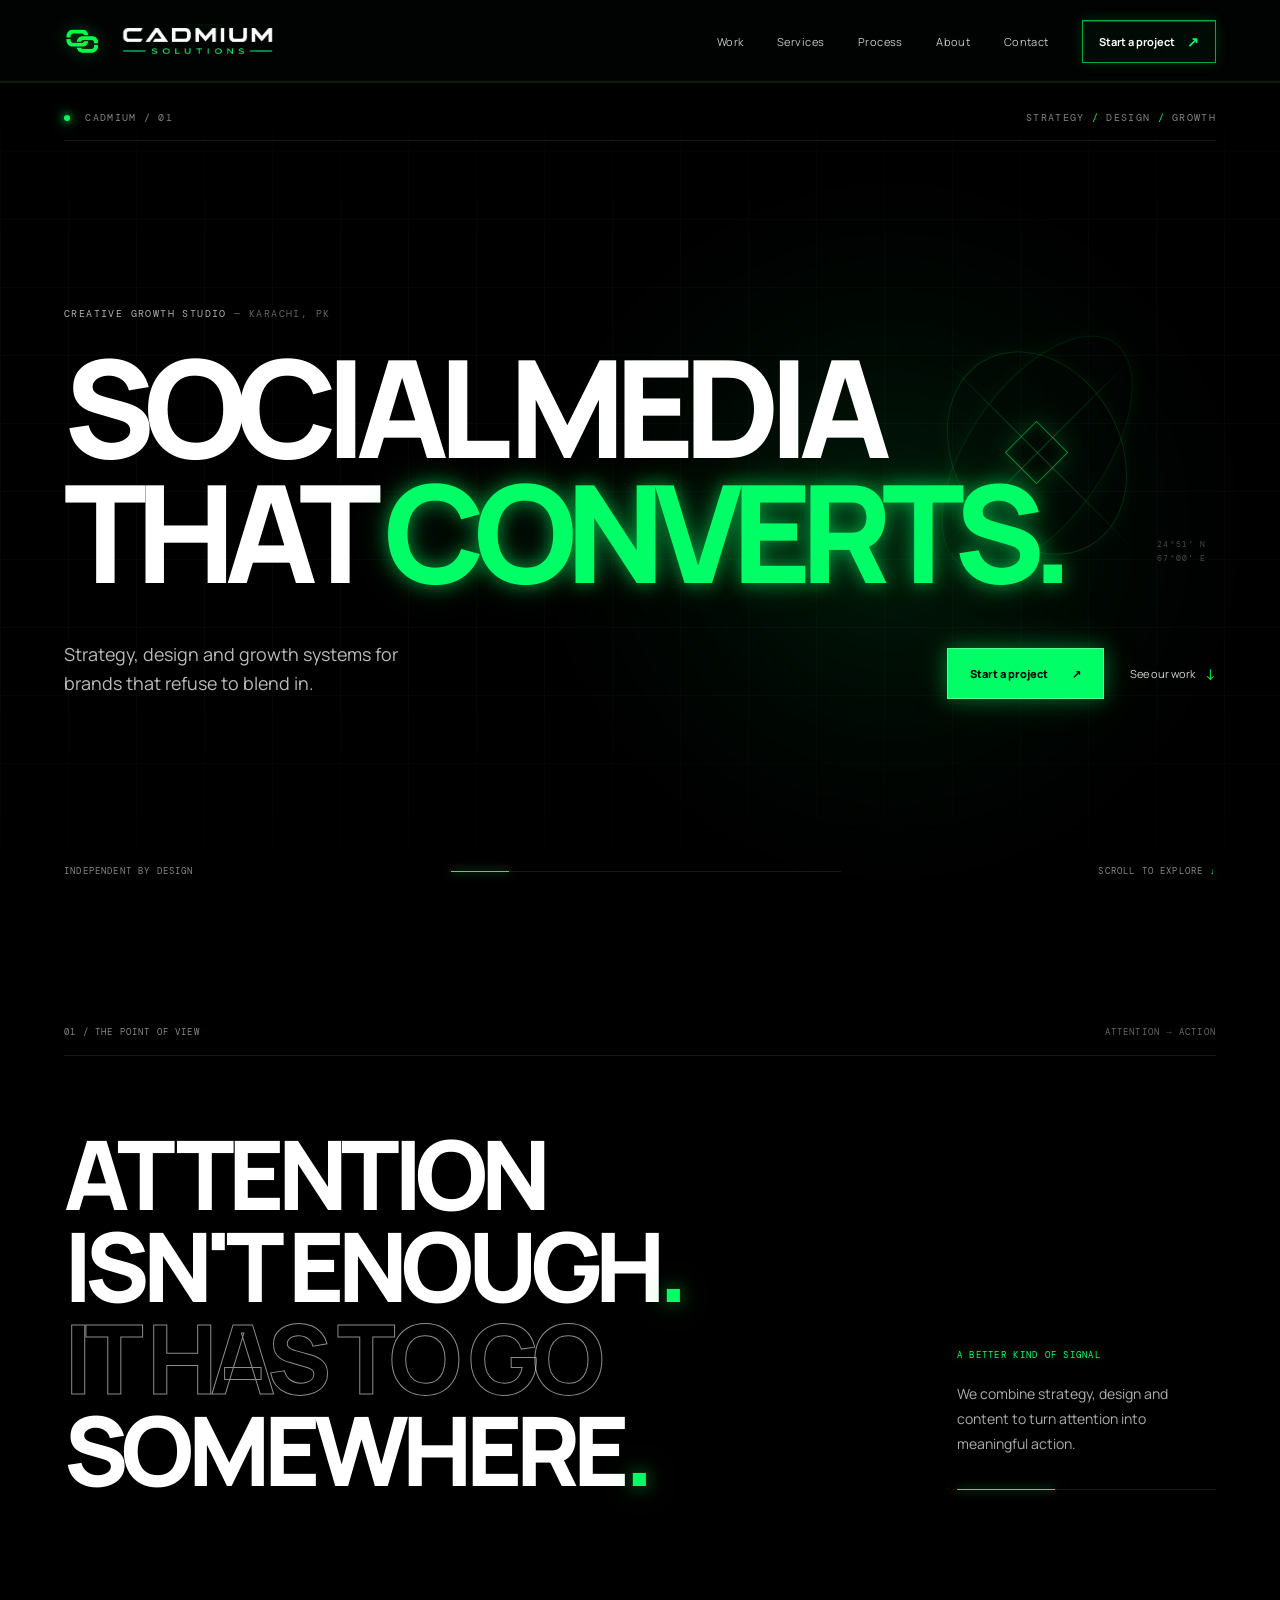
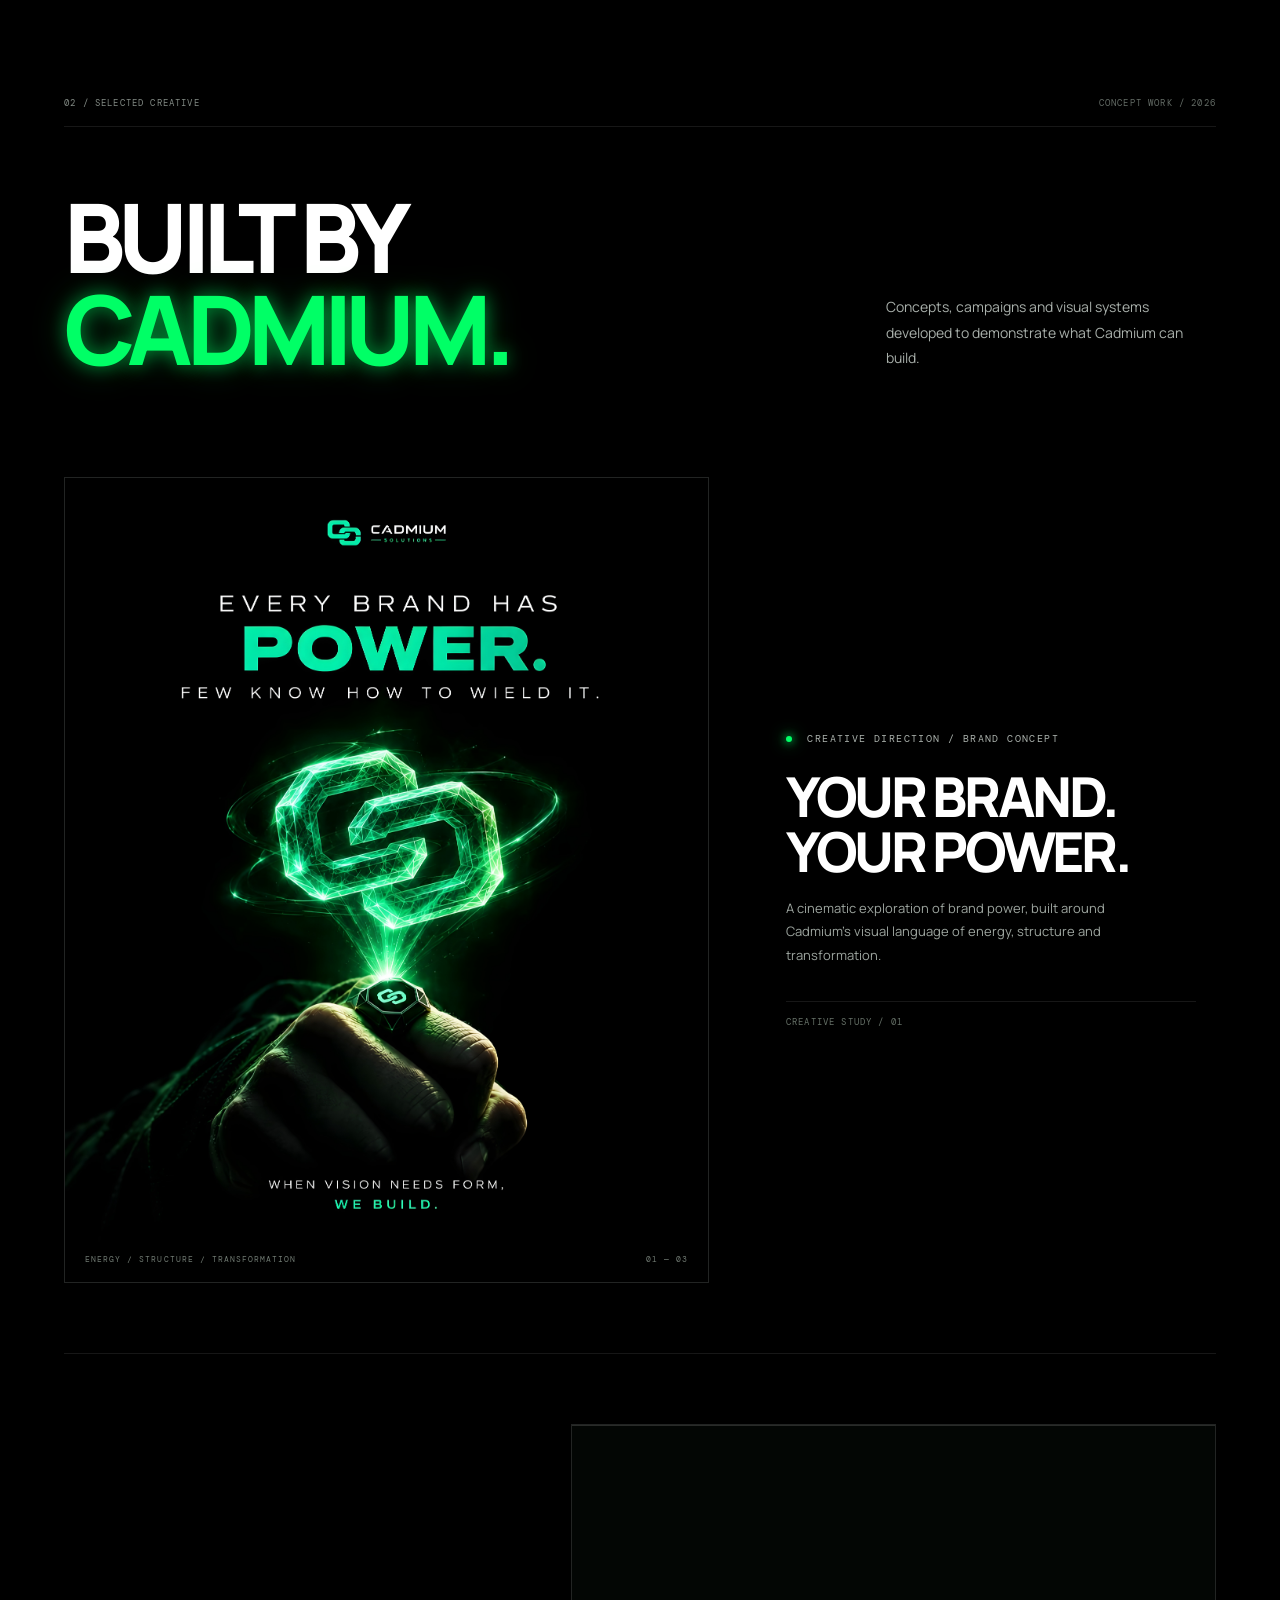
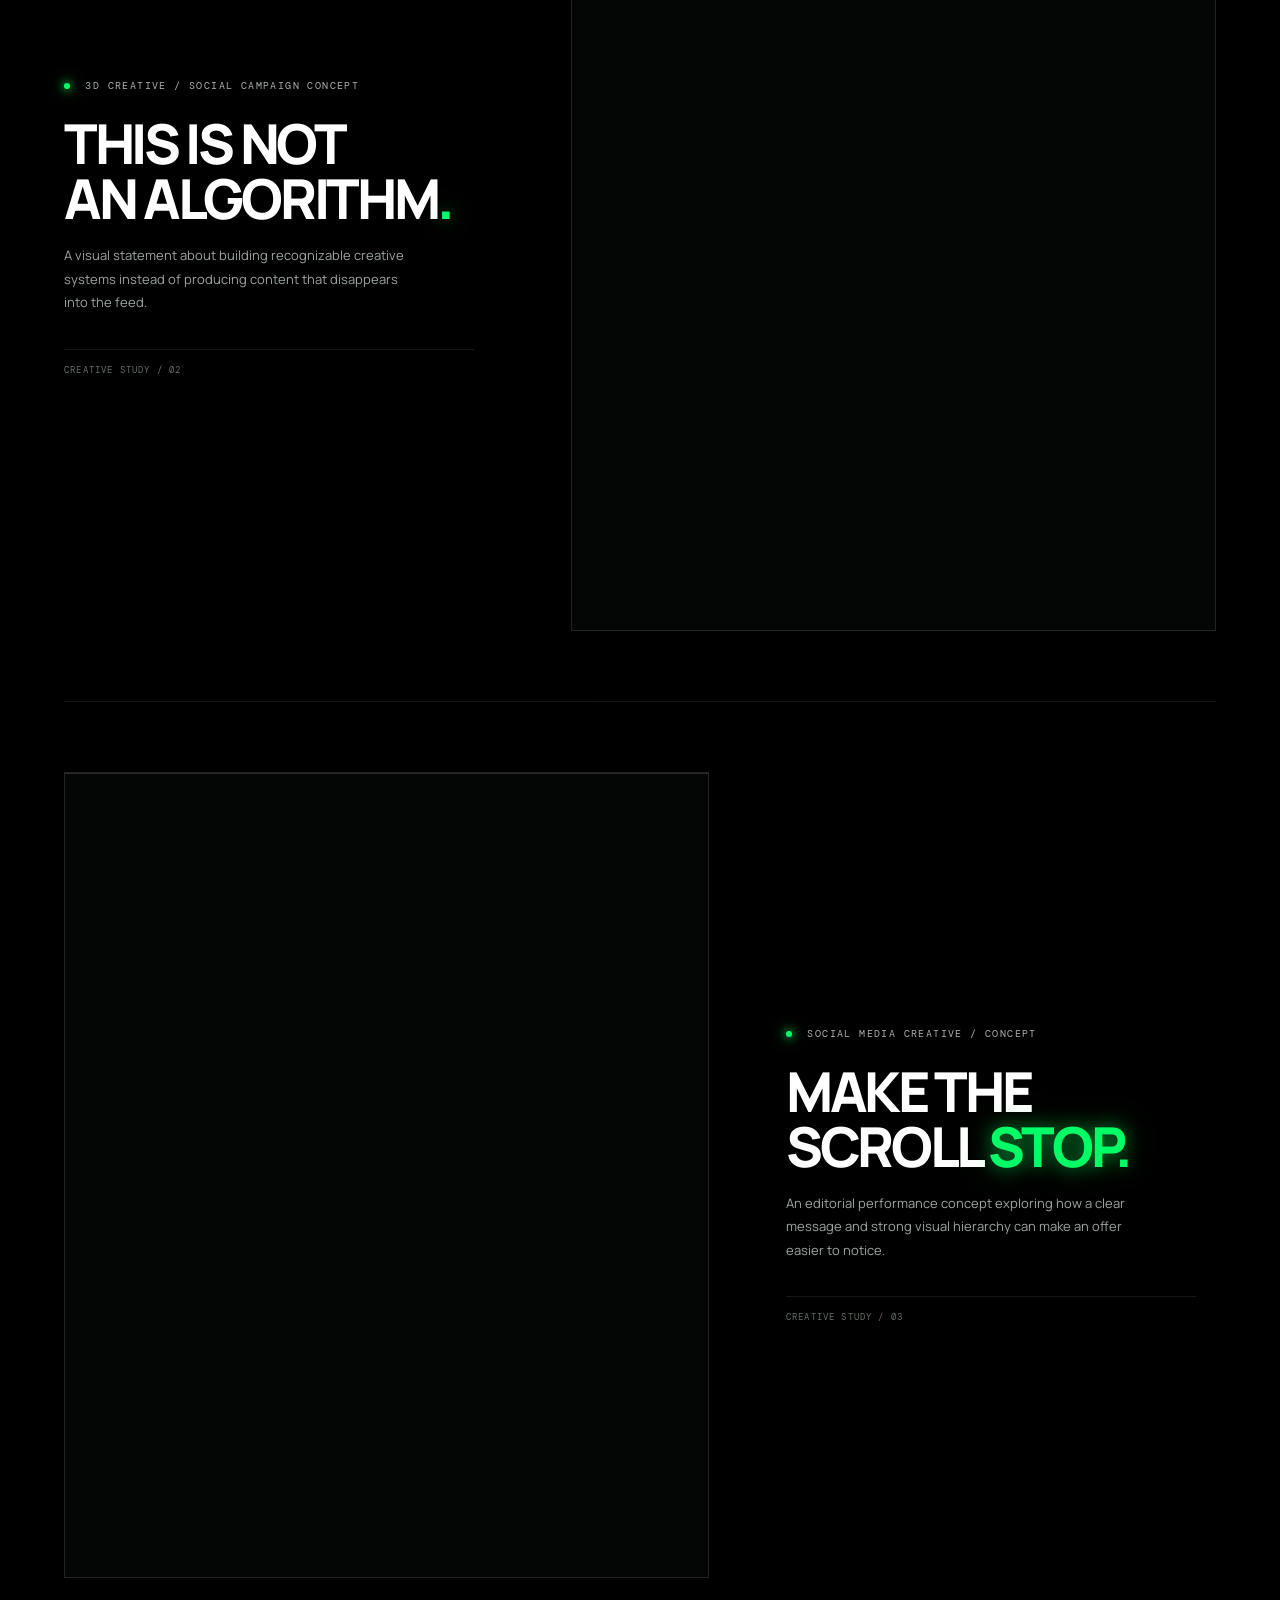
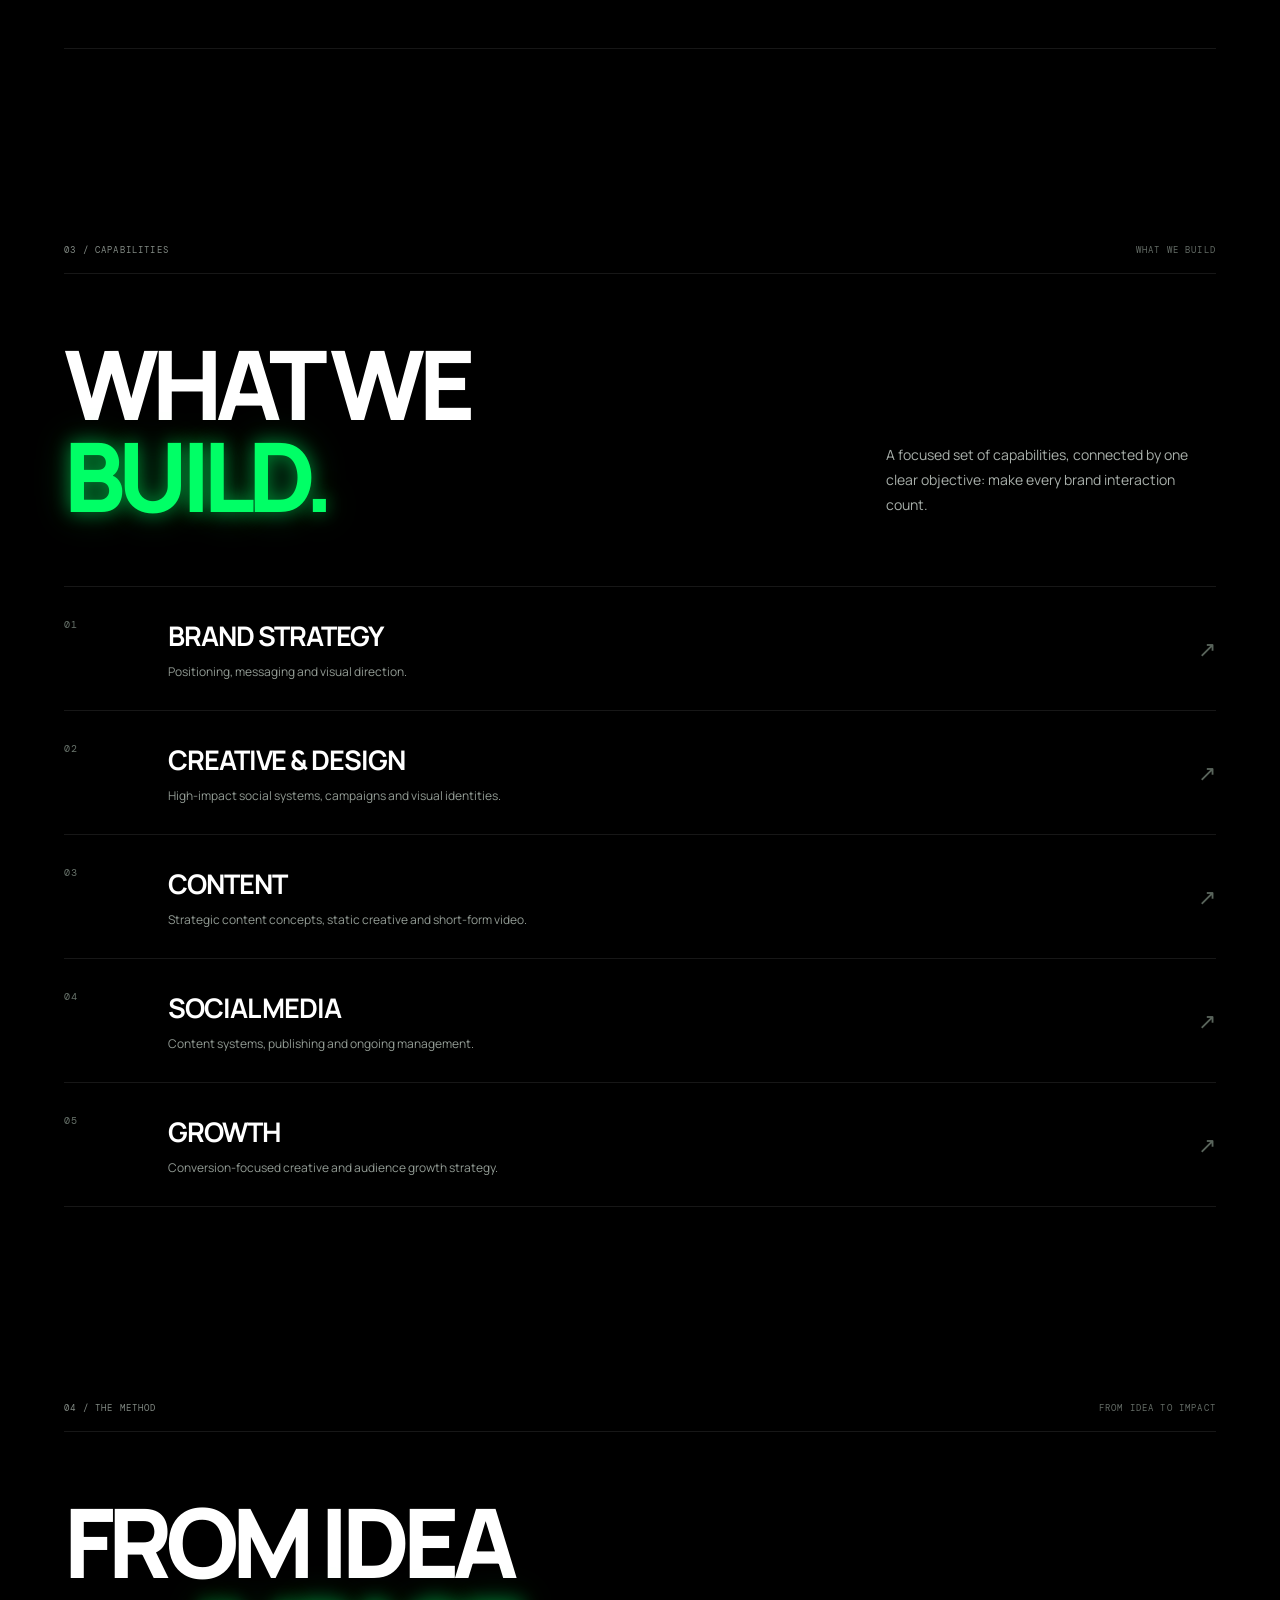
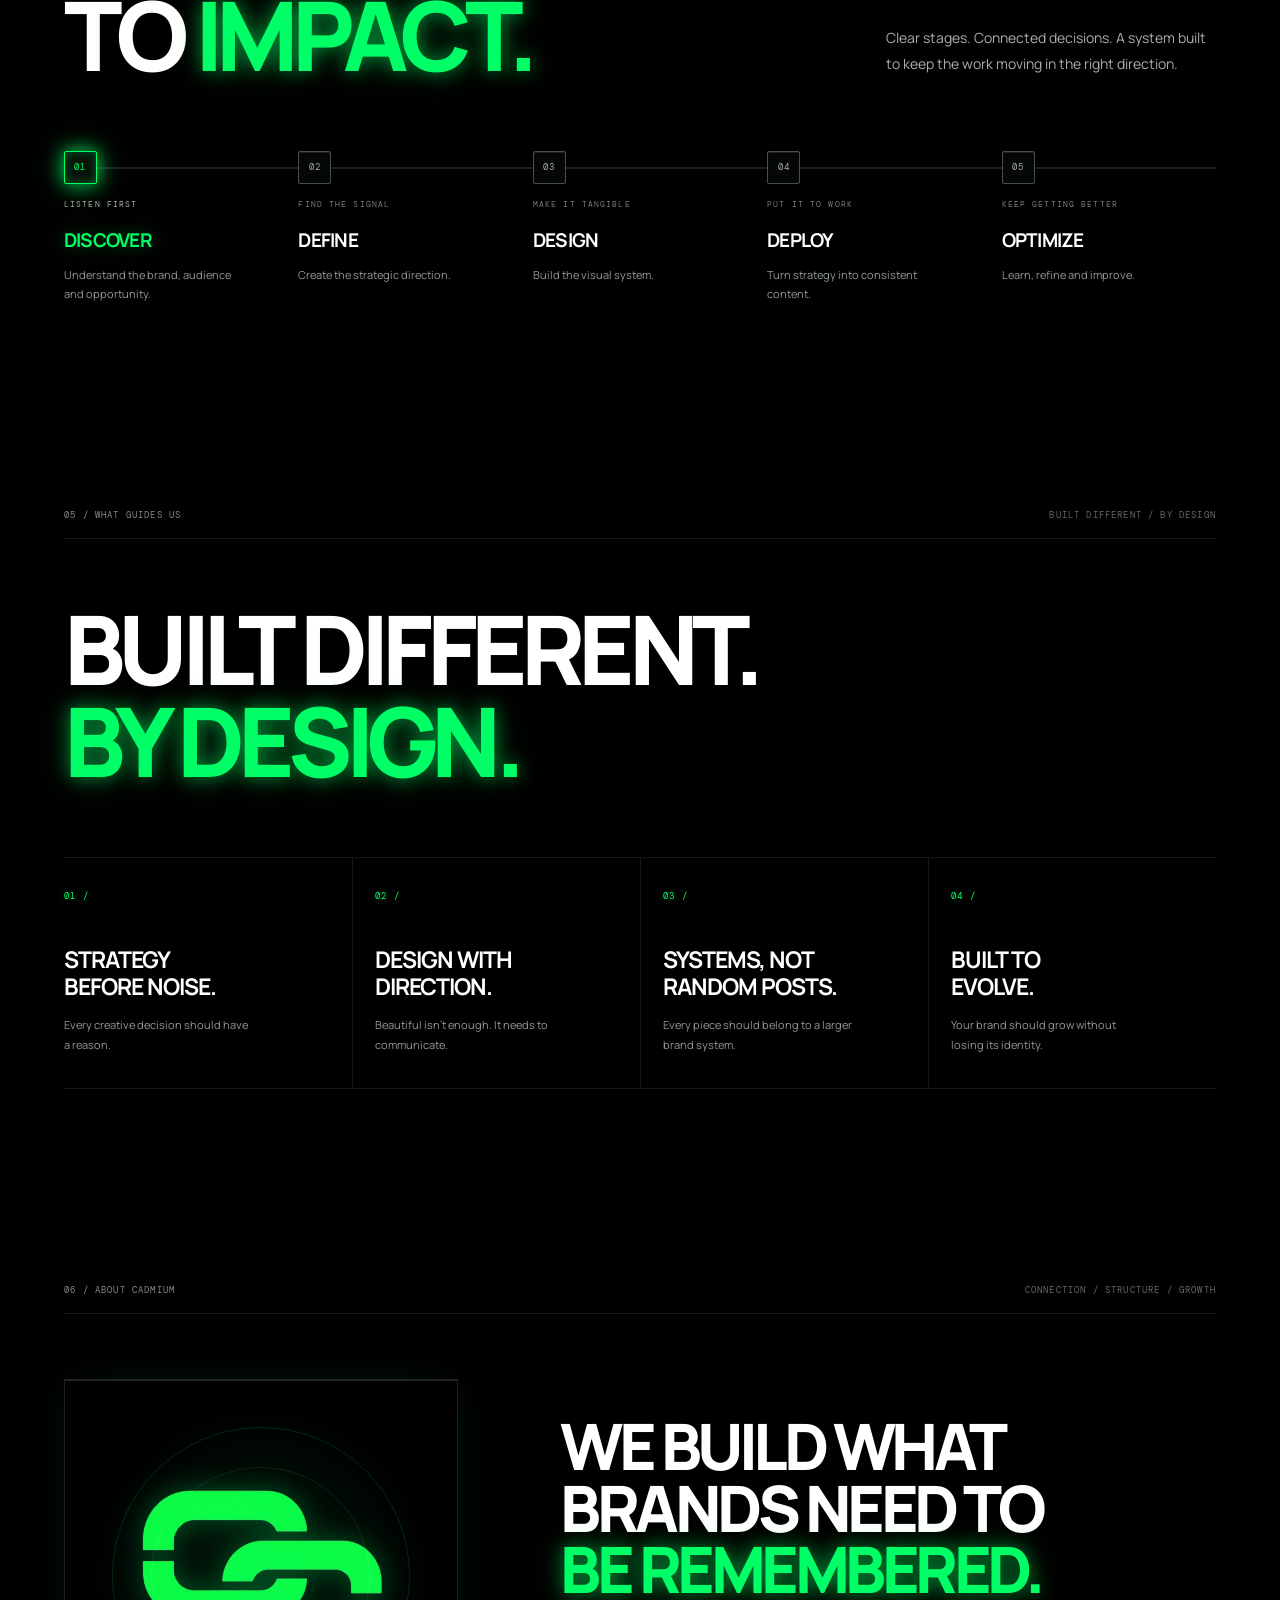
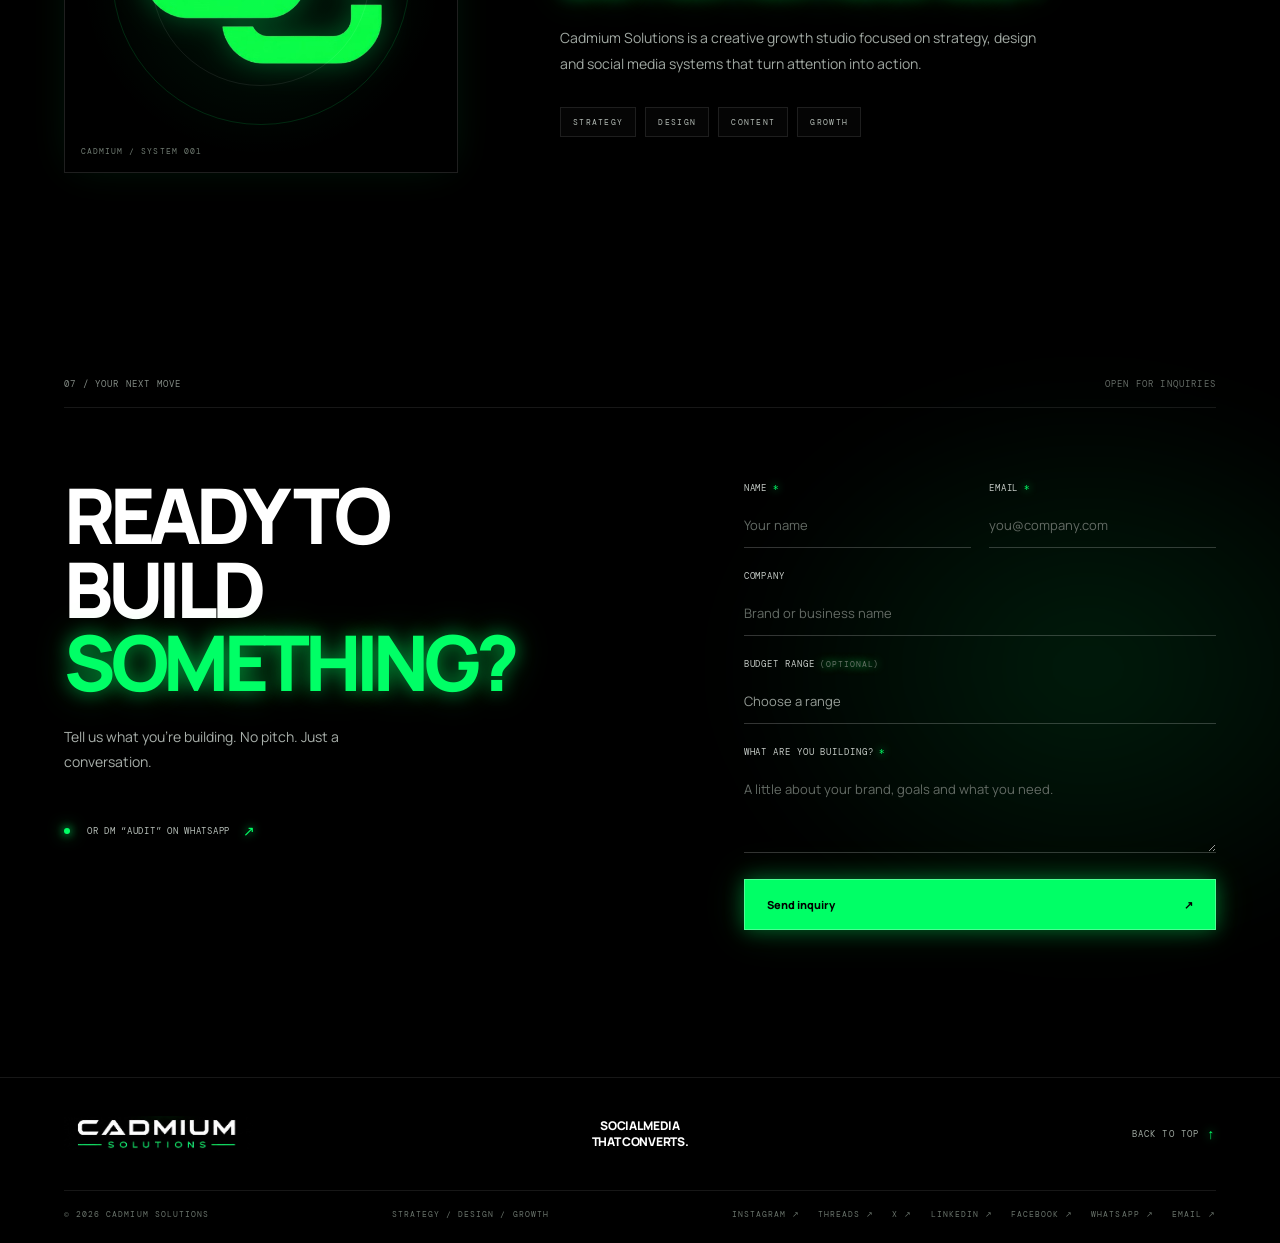
==== index.html @ 74ffc657 "Initial commit of Cadmium Solutions website" ====
<!doctype html>
<html lang="en">
<head>
  <meta charset="utf-8">
  <meta name="viewport" content="width=device-width, initial-scale=1">
  <meta name="theme-color" content="#000000">
  <title>Cadmium Solutions — Social Media That Converts</title>
  <meta name="description" content="Cadmium Solutions builds strategy, design and social media systems for brands that want to stand out and convert attention into action.">
  <meta name="robots" content="index,follow">
  <link rel="canonical" href="https://cadmiumsolution.com/">

  <!-- Open Graph / Meta -->
  <meta property="og:type" content="website">
  <meta property="og:title" content="Cadmium Solutions — Social Media That Converts">
  <meta property="og:description" content="Strategy, design and growth systems for brands that refuse to blend in.">
  <meta property="og:url" content="https://cadmiumsolution.com/">
  <meta property="og:image" content="https://cadmiumsolution.com/assets/cadmium-mark.jpg">
  <meta name="twitter:card" content="summary_large_image">
  <meta name="twitter:title" content="Cadmium Solutions — Social Media That Converts">
  <meta name="twitter:description" content="Strategy, design and growth systems for brands that refuse to blend in.">
  <link rel="icon" type="image/jpeg" href="assets/cadmium-mark.png">
  <link rel="apple-touch-icon" href="assets/cadmium-mark.jpg">

  <!-- Typography & Performance Preconnects -->
  <link rel="preconnect" href="https://fonts.googleapis.com">
  <link rel="preconnect" href="https://fonts.gstatic.com" crossorigin>
  <link href="https://fonts.googleapis.com/css2?family=DM+Mono:wght@400;500&family=Manrope:wght@400;500;600;700;800&display=swap" rel="stylesheet">
  <link rel="stylesheet" href="styles.css">
  <script src="script.js" defer></script>

  <!-- Structured Data / JSON-LD for Studio SEO -->
  <script type="application/ld+json">
  {
    "@context": "https://schema.org",
    "@type": "ProfessionalService",
    "name": "Cadmium Solutions",
    "url": "https://cadmiumsolution.com/",
    "logo": "https://cadmiumsolution.com/assets/cadmium-mark.jpg",
    "description": "Strategy, design and growth systems for brands that refuse to blend in.",
    "address": {
      "@type": "PostalAddress",
      "addressLocality": "Karachi",
      "addressCountry": "PK"
    },
    "sameAs": [
      "https://www.instagram.com/cadmium.solutions/",
      "https://www.linkedin.com/company/cadmium-solutions-official/",
      "https://x.com/CadmiumSols"
    ]
  }
  </script>
</head>
<body>
  <a class="skip-link" href="#main">Skip to content</a>
  <div class="site-shell">
    
    <!-- STICKY NAVIGATION -->
    <header class="site-header" id="top">
      <div class="nav-wrap">
        <a class="brand" href="#top" aria-label="Cadmium Solutions home">
          <img
            class="brand-mark"
            src="assets/cadmium-mark.png"
            alt="Cadmium Solutions logo mark"
            width="1254"
            height="1254">
          <img
            class="brand-wordmark"
            src="assets/cadmium-wordmark.jpg"
            alt="Cadmium Solutions"
            width="907"
            height="174">
        </a>
        <button class="menu-toggle" type="button" aria-expanded="false" aria-controls="primary-nav" aria-label="Open navigation">
          <span></span><span></span>
        </button>
        <nav class="primary-nav" id="primary-nav" aria-label="Primary navigation">
          <a href="#work">Work</a>
          <a href="#services">Services</a>
          <a href="#process">Process</a>
          <a href="#about">About</a>
          <a href="#contact">Contact</a>
          <a class="nav-cta" href="#contact">Start a project <span aria-hidden="true">↗</span></a>
        </nav>
      </div>
    </header>

    <main id="main">
      <!-- HERO SECTION -->
      <section class="hero section-pad" aria-labelledby="hero-title">
        <div class="hero-grid" aria-hidden="true"></div>
        <div class="hero-topline mono">
          <span><i class="status-dot"></i> CADMIUM / 01</span>
          <span>STRATEGY <b>/</b> DESIGN <b>/</b> GROWTH</span>
        </div>
        <div class="hero-content">
          <p class="eyebrow reveal">CREATIVE GROWTH STUDIO <span>— KARACHI, PK</span></p>
          <h1 class="hero-title reveal" id="hero-title">SOCIAL MEDIA<br>THAT <span class="green-word">CONVERTS.</span></h1>
          <div class="hero-bottom reveal">
            <p class="hero-copy">Strategy, design and growth systems for brands that refuse to blend in.</p>
            <div class="hero-actions">
              <a class="button button-primary" href="#contact">Start a project <span aria-hidden="true">↗</span></a>
              <a class="text-link" href="#work">See our work <span aria-hidden="true">↓</span></a>
            </div>
          </div>
        </div>
        <div class="hero-mark" aria-hidden="true">
          <span class="mark-cross cross-a"></span><span class="mark-cross cross-b"></span>
          <div class="mark-orbit orbit-one"></div><div class="mark-orbit orbit-two"></div>
          <div class="mark-core"></div>
          <span class="mark-coordinate mono">24°51' N<br>67°00' E</span>
        </div>
        <div class="hero-foot mono"><span>INDEPENDENT BY DESIGN</span><span class="hero-line"><i></i></span><span>SCROLL TO EXPLORE <b>↓</b></span></div>
      </section>

      <!-- PHILOSOPHY SECTION -->
      <section class="philosophy section-pad" aria-labelledby="philosophy-title">
        <div class="section-kicker mono"><span>01 / THE POINT OF VIEW</span><span>ATTENTION → ACTION</span></div>
        <div class="philosophy-main">
          <h2 class="display-heading reveal" id="philosophy-title">ATTENTION<br>ISN'T ENOUGH<span class="green-word">.</span><br><span class="outline-heading">IT HAS TO GO</span><br> SOMEWHERE<span class="green-word">.</span></h2>
          <div class="philosophy-aside reveal">
            <span class="side-index mono">A BETTER KIND OF SIGNAL</span>
            <p>We combine strategy, design and content to turn attention into meaningful action.</p>
            <div class="micro-rule"><span></span></div>
          </div>
        </div>
      </section>

      <!-- SELECTED CREATIVE EXHIBITION -->
      <section class="work-section section-pad" id="work" aria-labelledby="work-title">
        <div class="section-kicker mono"><span>02 / SELECTED CREATIVE</span><span>CONCEPT WORK / 2026</span></div>
        <div class="section-heading-row">
          <h2 class="section-heading reveal" id="work-title">BUILT BY<br><span class="green-word">CADMIUM.</span></h2>
          <p class="section-intro reveal">Concepts, campaigns and visual systems developed to demonstrate what Cadmium can build.</p>
        </div>

        <!-- CREATIVE 01 -->
        <article class="creative-feature creative-one reveal">
          <div class="creative-media media-lantern has-artwork">
            <img
              class="creative-artwork"
              src="assets/creative-01-lantern.jpg"
              alt="Cadmium Lantern Ring concept featuring an electric-green energy construct."
              width="1080"
              height="1350"
              loading="lazy"
              decoding="async">
            <div class="media-bottomline mono"><span>ENERGY / STRUCTURE / TRANSFORMATION</span><span>01 — 03</span></div>
          </div>
          <div class="creative-copy">
            <p class="eyebrow mono"><span class="green-dot"></span> CREATIVE DIRECTION / BRAND CONCEPT</p>
            <h3>YOUR BRAND.<br>YOUR POWER.</h3>
            <p>A cinematic exploration of brand power, built around Cadmium's visual language of energy, structure and transformation.</p>
            <span class="creative-number mono">CREATIVE STUDY / 01</span>
          </div>
        </article>

        <!-- CREATIVE 02 -->
        <article class="creative-feature creative-two reveal">
          <div class="creative-copy">
            <p class="eyebrow mono"><span class="green-dot"></span> 3D CREATIVE / SOCIAL CAMPAIGN CONCEPT</p>
            <h3>THIS IS NOT<br>AN ALGORITHM<span class="green-word">.</span></h3>
            <p>A visual statement about building recognizable creative systems instead of producing content that disappears into the feed.</p>
            <span class="creative-number mono">CREATIVE STUDY / 02</span>
          </div>
          <div class="creative-media media-chain has-artwork">
            <img
              class="creative-artwork"
              src="assets/creative-02-chain.webp"
              alt="Cadmium creative concept featuring a large three-dimensional interlocking chain and the statement This Is Not an Algorithm."
              width="1080"
              height="1350"
              loading="lazy"
              decoding="async">
          </div>
        </article>

        <!-- CREATIVE 03 -->
        <article class="creative-feature creative-three reveal">
          <div class="creative-media media-performance has-artwork">
            <img
              class="creative-artwork"
              src="assets/creative-03-profile-taps.webp"
              alt="Cadmium performance creative concept featuring plus 300 percent inbound profile taps."
              width="1080"
              height="1350"
              loading="lazy"
              decoding="async">
          </div>
          <div class="creative-copy">
            <p class="eyebrow mono"><span class="green-dot"></span> SOCIAL MEDIA CREATIVE / CONCEPT</p>
            <h3>MAKE THE<br>SCROLL <span class="green-word">STOP.</span></h3>
            <p>An editorial performance concept exploring how a clear message and strong visual hierarchy can make an offer easier to notice.</p>
            <span class="creative-number mono">CREATIVE STUDY / 03</span>
          </div>
        </article>
      </section>

      <!-- SERVICES SECTION -->
      <section class="services-section section-pad" id="services" aria-labelledby="services-title">
        <div class="section-kicker mono"><span>03 / CAPABILITIES</span><span>WHAT WE BUILD</span></div>
        <div class="services-head">
          <h2 class="section-heading reveal" id="services-title">WHAT WE<br><span class="green-word">BUILD.</span></h2>
          <p class="section-intro reveal">A focused set of capabilities, connected by one clear objective: make every brand interaction count.</p>
        </div>
        <div class="service-list">
          <a class="service-row reveal" href="#contact"><span class="service-num mono">01</span><div class="service-name"><h3>BRAND STRATEGY</h3><p>Positioning, messaging and visual direction.</p></div><span class="service-arrow" aria-hidden="true">↗</span></a>
          <a class="service-row reveal" href="#contact"><span class="service-num mono">02</span><div class="service-name"><h3>CREATIVE & DESIGN</h3><p>High-impact social systems, campaigns and visual identities.</p></div><span class="service-arrow" aria-hidden="true">↗</span></a>
          <a class="service-row reveal" href="#contact"><span class="service-num mono">03</span><div class="service-name"><h3>CONTENT</h3><p>Strategic content concepts, static creative and short-form video.</p></div><span class="service-arrow" aria-hidden="true">↗</span></a>
          <a class="service-row reveal" href="#contact"><span class="service-num mono">04</span><div class="service-name"><h3>SOCIAL MEDIA</h3><p>Content systems, publishing and ongoing management.</p></div><span class="service-arrow" aria-hidden="true">↗</span></a>
          <a class="service-row reveal" href="#contact"><span class="service-num mono">05</span><div class="service-name"><h3>GROWTH</h3><p>Conversion-focused creative and audience growth strategy.</p></div><span class="service-arrow" aria-hidden="true">↗</span></a>
        </div>
      </section>

      <!-- PROCESS / THE METHOD (GLOWING TIMELINE) -->
      <section class="process-section section-pad" id="process" aria-labelledby="process-title">
        <div class="section-kicker mono"><span>04 / THE METHOD</span><span>FROM IDEA TO IMPACT</span></div>
        <div class="section-heading-row process-heading">
          <h2 class="section-heading reveal" id="process-title">FROM IDEA<br>TO <span class="green-word">IMPACT.</span></h2>
          <p class="section-intro reveal">Clear stages. Connected decisions. A system built to keep the work moving in the right direction.</p>
        </div>
        <div class="process-track">
          <div class="process-line" aria-hidden="true"><span class="process-line-progress"></span></div>
          <article class="process-step reveal" data-process-step><span class="process-node mono">01</span><p class="eyebrow mono">LISTEN FIRST</p><h3>DISCOVER</h3><p>Understand the brand, audience and opportunity.</p></article>
          <article class="process-step reveal" data-process-step><span class="process-node mono">02</span><p class="eyebrow mono">FIND THE SIGNAL</p><h3>DEFINE</h3><p>Create the strategic direction.</p></article>
          <article class="process-step reveal" data-process-step><span class="process-node mono">03</span><p class="eyebrow mono">MAKE IT TANGIBLE</p><h3>DESIGN</h3><p>Build the visual system.</p></article>
          <article class="process-step reveal" data-process-step><span class="process-node mono">04</span><p class="eyebrow mono">PUT IT TO WORK</p><h3>DEPLOY</h3><p>Turn strategy into consistent content.</p></article>
          <article class="process-step reveal" data-process-step><span class="process-node mono">05</span><p class="eyebrow mono">KEEP GETTING BETTER</p><h3>OPTIMIZE</h3><p>Learn, refine and improve.</p></article>
        </div>
      </section>

      <!-- WHY CADMIUM SECTION -->
      <section class="principles-section section-pad" aria-labelledby="principles-title">
        <div class="section-kicker mono"><span>05 / WHAT GUIDES US</span><span>BUILT DIFFERENT / BY DESIGN</span></div>
        <h2 class="section-heading reveal" id="principles-title">BUILT DIFFERENT.<br><span class="green-word">BY DESIGN.</span></h2>
        <div class="principles-grid">
          <article class="principle reveal"><span class="principle-num mono">01 /</span><h3>STRATEGY<br>BEFORE NOISE.</h3><p>Every creative decision should have a reason.</p></article>
          <article class="principle reveal"><span class="principle-num mono">02 /</span><h3>DESIGN WITH<br>DIRECTION.</h3><p>Beautiful isn't enough. It needs to communicate.</p></article>
          <article class="principle reveal"><span class="principle-num mono">03 /</span><h3>SYSTEMS, NOT<br>RANDOM POSTS.</h3><p>Every piece should belong to a larger brand system.</p></article>
          <article class="principle reveal"><span class="principle-num mono">04 /</span><h3>BUILT TO<br>EVOLVE.</h3><p>Your brand should grow without losing its identity.</p></article>
        </div>
      </section>

      <!-- ABOUT SECTION -->
      <section class="about-section section-pad" id="about" aria-labelledby="about-title">
        <div class="section-kicker mono"><span>06 / ABOUT CADMIUM</span><span>CONNECTION / STRUCTURE / GROWTH</span></div>
        <div class="about-layout">
          <div class="about-emblem reveal">
            <img src="assets/cadmium-mark.png" alt="Cadmium Solutions interlocking chain emblem" width="1254" height="1254" loading="lazy">
            <span class="about-emblem-label mono">CADMIUM / SYSTEM 001</span>
          </div>
          <div class="about-copy reveal">
            <h2 class="section-heading" id="about-title">WE BUILD WHAT<br>BRANDS NEED TO<br><span class="green-word">BE REMEMBERED.</span></h2>
            <p>Cadmium Solutions is a creative growth studio focused on strategy, design and social media systems that turn attention into action.</p>
            <div class="about-tags mono"><span>STRATEGY</span><span>DESIGN</span><span>CONTENT</span><span>GROWTH</span></div>
          </div>
        </div>
      </section>

      <!-- FINAL CTA & CONTACT SECTION (WEB3FORMS CONNECTED) -->
      <section class="contact-section section-pad" id="contact" aria-labelledby="contact-title">
        <div class="contact-glow" aria-hidden="true"></div>
        <div class="section-kicker mono"><span>07 / YOUR NEXT MOVE</span><span>OPEN FOR INQUIRIES</span></div>
        <div class="contact-main">
          <div class="contact-heading">
            <h2 class="section-heading reveal" id="contact-title">READY TO<br>BUILD <span class="green-word">SOMETHING?</span></h2>
            <p class="section-intro reveal">Tell us what you're building. No pitch. Just a conversation.</p>
            <a class="contact-direct reveal" href="https://wa.me/923319233463?text=Hi%20Cadmium%20Solutions!%20I'd%20like%20to%20request%20a%20free%20audit%20for%20my%20brand." target="_blank" rel="noopener noreferrer"><span class="green-dot"></span> OR DM “AUDIT” ON WHATSAPP <span aria-hidden="true">↗</span></a>
          </div>

          <form class="contact-form reveal" id="inquiry-form">
            <input type="hidden" name="access_key" value="0c961737-e3a8-4cf3-9f93-50b0473f91ec">
            <input type="hidden" name="subject" value="New Project Inquiry — Cadmium Solutions">
            <input type="hidden" name="from_name" value="Cadmium Website Inquiry">
            <input type="checkbox" name="botcheck" class="hidden" style="display:none">

            <div class="form-row">
              <div class="field">
                <label for="name">NAME <span>*</span></label>
                <input id="name" name="name" autocomplete="name" required placeholder="Your name">
              </div>
              <div class="field">
                <label for="email">EMAIL <span>*</span></label>
                <input id="email" name="email" type="email" autocomplete="email" required placeholder="you@company.com">
              </div>
            </div>
            <div class="field">
              <label for="company">COMPANY</label>
              <input id="company" name="company" autocomplete="organization" placeholder="Brand or business name">
            </div>
            <div class="field">
              <label for="budget">BUDGET RANGE <span class="optional">(OPTIONAL)</span></label>
              <select id="budget" name="budget">
                <option value="">Choose a range</option>
                <option value="under-50k">Under PKR 50,000</option>
                <option value="50k-100k">PKR 50,000–100,000</option>
                <option value="100k-250k">PKR 100,000–250,000</option>
                <option value="250k-plus">PKR 250,000+</option>
                <option value="discuss">Let's discuss</option>
              </select>
            </div>
            <div class="field">
              <label for="message">WHAT ARE YOU BUILDING? <span>*</span></label>
              <textarea id="message" name="message" rows="3" required placeholder="A little about your brand, goals and what you need."></textarea>
            </div>
            <button class="button button-primary form-submit" type="submit" id="submit-btn">Send inquiry <span aria-hidden="true">↗</span></button>
            <p class="form-note" id="form-note" role="status"></p>
          </form>
        </div>
      </section>
    </main>

    <!-- FOOTER -->
    <footer class="site-footer">
      <div class="footer-top">
        <a class="footer-brand" href="#top" aria-label="Cadmium Solutions home"><img src="assets/cadmium-wordmark.jpg" alt="Cadmium Solutions" width="907" height="174" loading="lazy"></a>
        <p>SOCIAL MEDIA<br>THAT CONVERTS.</p>
        <a class="back-top mono" href="#top">BACK TO TOP <span aria-hidden="true">↑</span></a>
      </div>
      <div class="footer-bottom mono">
        <span>© <span id="year">2026</span> CADMIUM SOLUTIONS</span>
        <span>STRATEGY / DESIGN / GROWTH</span>
        <div class="footer-links">
          <a href="https://www.instagram.com/cadmium.solutions/" target="_blank" rel="noopener noreferrer">INSTAGRAM ↗</a>
          <a href="https://www.threads.net/@cadmium.solutions" target="_blank" rel="noopener noreferrer">THREADS ↗</a>
          <a href="https://x.com/CadmiumSols" target="_blank" rel="noopener noreferrer">X ↗</a>
          <a href="https://www.linkedin.com/company/cadmium-solutions-official/" target="_blank" rel="noopener noreferrer">LINKEDIN ↗</a>
          <a href="https://www.facebook.com/cadmium.solutions.fb" target="_blank" rel="noopener noreferrer">FACEBOOK ↗</a>
          <a href="https://wa.me/923319233463?text=Hi%20Cadmium%20Solutions!%20I'm%20interested%20in%20starting%20a%20project." target="_blank" rel="noopener noreferrer">WHATSAPP ↗</a>
          <a href="#" id="email-copy-btn">EMAIL ↗</a>
          <span id="copy-toast" style="display:none; margin-left: 8px; color: #00ff66;">Copied to clipboard!</span>
        </div>
      </div>
    </footer>
  </div>
</body>
</html>
---- styles.css ----
/* CADMIUM SOLUTIONS — PRODUCTION CONDENSED WITH LIQUID GLASS & ENHANCED GLOW */
:root{
  --black:#000000;
  --panel-glass:rgba(10, 14, 11, 0.65);
  --white:#ffffff;
  --muted:#a1a7a3;
  --dim:#636b65;
  --green:#00ff66;
  --green-glow-soft:rgba(0, 255, 102, 0.25);
  --green-glow:rgba(0, 255, 102, 0.5);
  --green-glow-bright:rgba(0, 255, 102, 0.85);
  --line:rgba(255, 255, 255, 0.09);
  --glass-border:rgba(255, 255, 255, 0.12);
  --glass-specular:inset 0 1px 0 0 rgba(255, 255, 255, 0.15);
  --green-line:rgba(0, 255, 102, 0.4);
  --max:1240px;
  --gutter:clamp(20px, 5vw, 80px);
  --mono:"DM Mono", monospace;
  --sans:"Manrope", Arial, sans-serif;
}
*{box-sizing:border-box;margin:0;padding:0}
html{scroll-behavior:smooth;scroll-padding-top:86px;background:var(--black);color-scheme:dark}
body{background:var(--black);color:var(--white);font-family:var(--sans);-webkit-font-smoothing:antialiased;text-rendering:optimizeLegibility;overflow-x:hidden}
body.menu-open{overflow:hidden}
a{color:inherit;text-decoration:none}button,input,select,textarea{font:inherit;color:inherit}
button,a{-webkit-tap-highlight-color:transparent}
button:focus-visible,a:focus-visible,input:focus-visible,select:focus-visible,textarea:focus-visible{outline:2px solid var(--green);outline-offset:4px}
::selection{background:var(--green);color:var(--black)}.site-shell{position:relative;overflow:clip}
.section-pad{padding-left:var(--gutter);padding-right:var(--gutter)}
.mono{font-family:var(--mono);font-size:10px;letter-spacing:.13em;text-transform:uppercase}
.green-word{color:var(--green);text-shadow:0 0 18px rgba(0,255,102,.5), 0 0 35px rgba(0,255,102,.25)}
.skip-link{position:fixed;z-index:1000;top:12px;left:12px;transform:translateY(-160%);padding:12px 18px;background:var(--green);color:var(--black);font-weight:800;transition:transform .2s}.skip-link:focus{transform:translateY(0)}

/* LIQUID GLASS STICKY HEADER */
.site-header{position:sticky;z-index:100;top:0;background:rgba(2,4,3,.72);backdrop-filter:blur(20px) saturate(180%);-webkit-backdrop-filter:blur(20px) saturate(180%);border-bottom:1px solid rgba(255,255,255,.08);box-shadow:0 8px 32px 0 rgba(0,0,0,.6),inset 0 -1px 0 0 rgba(0,255,102,.12);transition:border-color .25s,background .25s}
.site-header.scrolled{border-color:rgba(0,255,102,.25);background:rgba(1,3,2,.92);box-shadow:0 10px 35px -5px rgba(0,0,0,.9),0 0 20px -2px rgba(0,255,102,.15)}
.nav-wrap{max-width:1440px;min-height:82px;margin:auto;padding:0 var(--gutter);display:flex;align-items:center;justify-content:space-between;gap:30px}
.brand{display:flex;align-items:center;gap:10px;width:240px;flex-shrink:0}
.brand .brand-mark{width:36px;height:36px;object-fit:contain;mix-blend-mode:screen;filter:drop-shadow(0 0 8px rgba(0,255,102,.35))}
.brand .brand-wordmark{width:180px;height:auto;object-fit:contain;mix-blend-mode:screen}
.primary-nav{display:flex;align-items:center;gap:clamp(18px,2.6vw,36px)}
.primary-nav>a:not(.nav-cta){color:#c4c9c5;font-size:11px;letter-spacing:.04em;transition:color .2s,text-shadow .2s}
.primary-nav>a:not(.nav-cta):hover{color:var(--green);text-shadow:0 0 14px var(--green-glow)}
.nav-cta{display:inline-flex;align-items:center;gap:12px;padding:11px 16px;border:1px solid rgba(0,255,102,.65);background:rgba(0,255,102,.04);backdrop-filter:blur(10px);font-size:11px;font-weight:700;box-shadow:0 0 14px rgba(0,255,102,.18),inset 0 1px 0 rgba(255,255,255,.2);transition:background .25s,color .25s,box-shadow .25s,transform .2s}
.nav-cta span{color:var(--green);font-size:14px;transition:color .2s}
.nav-cta:hover{background:var(--green);color:var(--black);box-shadow:0 0 26px var(--green-glow),0 0 45px rgba(0,255,102,.3);transform:translateY(-1px)}.nav-cta:hover span{color:var(--black)}
.menu-toggle{display:none}

/* HERO SECTION */
.hero{position:relative;isolation:isolate;min-height:min(830px,calc(100svh - 82px));display:flex;flex-direction:column;justify-content:space-between;padding-top:28px;padding-bottom:24px;overflow:hidden;background:var(--black)}
.hero-grid{position:absolute;z-index:-2;inset:0;background-image:linear-gradient(rgba(255,255,255,.025) 1px,transparent 1px),linear-gradient(90deg,rgba(255,255,255,.025) 1px,transparent 1px);background-size:68px 68px;mask-image:linear-gradient(to bottom,transparent,black 20%,black 75%,transparent)}
.hero:after{content:"";position:absolute;z-index:-1;width:min(55vw,700px);aspect-ratio:1;right:3%;top:12%;background:radial-gradient(circle,rgba(0,255,102,.11),rgba(0,255,102,.03) 40%,transparent 70%);pointer-events:none;filter:blur(30px)}
.hero-topline,.hero-foot,.section-kicker,.media-bottomline{display:flex;align-items:center;justify-content:space-between;gap:18px;color:#828a84}
.hero-topline{padding-bottom:16px;border-bottom:1px solid var(--line)}.hero-topline b,.hero-foot b{color:var(--green);font-weight:400;text-shadow:0 0 10px rgba(0,255,102,.4)}
.status-dot,.green-dot{display:inline-block;width:6px;height:6px;background:var(--green);border-radius:50%;margin-right:8px;box-shadow:0 0 8px var(--green),0 0 16px var(--green)}
.hero-content{position:relative;z-index:2;width:min(100%,var(--max));margin:auto;padding:75px 0}
.eyebrow{margin-bottom:24px;color:#aab1ac;font-family:var(--mono);font-size:10px;letter-spacing:.14em;text-transform:uppercase}.eyebrow span{color:#5f6862}
.hero-title{max-width:1080px;font-size:clamp(60px,10.6vw,150px);font-weight:800;line-height:.92;letter-spacing:-.08em;text-wrap:balance}
.hero-bottom{display:flex;align-items:flex-end;justify-content:space-between;gap:30px;margin-top:46px}
.hero-copy{max-width:360px;color:#b7bdb9;font-size:clamp(15px,1.4vw,18px);line-height:1.65}
.hero-actions{display:flex;align-items:center;gap:26px}
.button{display:inline-flex;align-items:center;justify-content:center;gap:24px;min-height:51px;padding:0 22px;border:1px solid transparent;font-size:11px;font-weight:800;cursor:pointer;transition:background .2s,color .2s,box-shadow .25s,transform .2s}
.button-primary{background:var(--green);color:var(--black);box-shadow:0 0 20px rgba(0,255,102,.35),0 0 40px rgba(0,255,102,.15);border:1px solid rgba(255,255,255,.3)}
.button-primary:hover{background:#ffffff;color:#000;box-shadow:0 0 30px rgba(255,255,255,.5),0 0 45px rgba(0,255,102,.3);transform:translateY(-2px)}
.text-link{display:inline-flex;align-items:center;gap:10px;color:#d1d5d2;font-size:11px;transition:color .2s}.text-link span{color:var(--green);font-size:15px;transition:transform .2s}.text-link:hover{color:var(--green);text-shadow:0 0 10px var(--green-glow)}.text-link:hover span{transform:translateY(2px)}
.hero-mark{position:absolute;right:8%;top:28%;width:clamp(160px,22vw,320px);aspect-ratio:1;opacity:.65;pointer-events:none}
.mark-orbit{position:absolute;inset:12%;border:1px solid rgba(0,255,102,.25);border-radius:50%;transform:rotate(-30deg) scaleX(.78);box-shadow:0 0 20px rgba(0,255,102,.08)}
.orbit-two{inset:2% 28%;transform:rotate(35deg) scaleX(1.1);border-color:rgba(0,255,102,.15)}
.mark-core{position:absolute;inset:42%;border:1px solid rgba(0,255,102,.8);transform:rotate(45deg);box-shadow:0 0 28px rgba(0,255,102,.3),inset 0 0 12px rgba(0,255,102,.2)}
.mark-cross{position:absolute;left:50%;top:0;height:100%;width:1px;background:linear-gradient(transparent,rgba(0,255,102,.4),transparent);transform:rotate(45deg)}.cross-b{transform:rotate(-45deg)}
.mark-coordinate{position:absolute;right:-10%;bottom:10%;font-size:8px;line-height:1.8;color:#65756a}
.hero-foot{font-size:9px}.hero-line{height:1px;flex:1;max-width:390px;background:var(--line)}.hero-line i{display:block;width:15%;height:1px;background:var(--green);box-shadow:0 0 10px var(--green)}

/* PHILOSOPHY */
.philosophy{padding-top:125px;padding-bottom:145px;background:var(--black)}
.section-kicker{padding-bottom:17px;border-bottom:1px solid var(--line);font-size:9px}.section-kicker span:last-child{color:#636b65}
.philosophy-main{display:grid;grid-template-columns:minmax(0,1.7fr) minmax(200px,.55fr);gap:8%;align-items:end;padding-top:72px}
.display-heading,.section-heading{font-size:clamp(46px,7.5vw,102px);line-height:.96;font-weight:800;letter-spacing:-.07em;text-wrap:balance}
.outline-heading{color:transparent;-webkit-text-stroke:1px rgba(255,255,255,.55)}
.philosophy-aside{max-width:280px;padding-bottom:7px}
.side-index{display:block;margin-bottom:20px;color:var(--green);font-size:9px;letter-spacing:.14em;text-shadow:0 0 12px rgba(0,255,102,.4)}
.philosophy-aside p,.section-intro{color:#a8afaa;font-size:14px;line-height:1.8}
.micro-rule{width:100%;height:1px;background:var(--line);margin-top:32px}.micro-rule span{display:block;width:38%;height:1px;background:var(--green);box-shadow:0 0 10px var(--green)}

/* SELECTED CREATIVE EXHIBITION (LIQUID GLASS PANELS) */
.work-section{padding-top:55px;padding-bottom:140px;background:var(--black)}
.section-heading-row,.services-head{display:flex;align-items:flex-end;justify-content:space-between;gap:40px;padding-top:64px;padding-bottom:64px}
.section-intro{max-width:330px;margin-bottom:5px}
.creative-feature{display:grid;grid-template-columns:minmax(0,1.2fr) minmax(250px,.8fr);gap:clamp(30px,6vw,84px);align-items:center;margin-top:38px;padding-bottom:70px;border-bottom:1px solid var(--line)}
.creative-feature+.creative-feature{margin-top:70px}
.creative-two{grid-template-columns:minmax(250px,.8fr) minmax(0,1.2fr)}.creative-two .creative-copy{order:0}.creative-two .creative-media{order:1}
.creative-media.has-artwork{position:relative;width:100%;aspect-ratio:4/5;overflow:hidden;display:flex;align-items:center;justify-content:center;background:rgba(5,8,6,.75);backdrop-filter:blur(16px);-webkit-backdrop-filter:blur(16px);border:1px solid rgba(255,255,255,.12);box-shadow:inset 0 1px 0 rgba(255,255,255,.15),0 20px 50px -15px rgba(0,0,0,.9);transition:border-color .4s ease,box-shadow .4s ease,transform .4s ease}
.creative-artwork{display:block;width:100%;height:100%;object-fit:contain;object-position:center;transition:transform .5s ease}
@media (hover:hover){
  .creative-feature:hover .creative-media.has-artwork{border-color:rgba(0,255,102,.5);box-shadow:inset 0 1px 0 rgba(255,255,255,.25),0 0 35px -5px rgba(0,255,102,.25),0 25px 60px -10px rgba(0,0,0,.95);transform:translateY(-2px)}
  .creative-media.has-artwork:hover .creative-artwork{transform:scale(1.02)}
}
.media-bottomline{position:absolute;left:20px;right:20px;bottom:18px;font-size:8px;color:#707a72;z-index:2}
.creative-copy{max-width:410px}
.creative-copy h3{font-size:clamp(34px,4.3vw,56px);line-height:1;letter-spacing:-.06em;margin:20px 0 18px;font-weight:800;text-wrap:balance}
.creative-copy>p:not(.eyebrow){font-size:13px;line-height:1.8;color:#9da59f;max-width:340px}
.creative-number{display:block;margin-top:34px;padding-top:14px;border-top:1px solid var(--line);color:#657067;font-size:9px}

/* SERVICES SECTION (WITH GLASS ACCENT HOVER) */
.services-section{padding-top:55px;padding-bottom:140px;background:var(--black)}
.service-list{border-top:1px solid var(--line)}
.service-row{display:grid;grid-template-columns:80px 1fr 36px;align-items:center;gap:24px;min-height:124px;border-bottom:1px solid var(--line);transition:padding .25s,background .25s,border-color .25s}
.service-row:hover{padding-left:16px;padding-right:16px;background:linear-gradient(90deg,rgba(0,255,102,.07),rgba(0,255,102,.01) 50%,transparent);border-bottom-color:rgba(0,255,102,.3)}
.service-num{align-self:start;padding-top:31px;color:#68736b;font-size:10px;transition:color .2s,text-shadow .2s}
.service-name h3{margin-bottom:8px;font-size:clamp(19px,2.2vw,27px);letter-spacing:-.04em;font-weight:700;transition:color .2s,text-shadow .2s}
.service-name p{color:#929b94;font-size:12px;line-height:1.65}
.service-arrow{justify-self:end;font-size:22px;color:#59645b;transition:color .2s,transform .2s,text-shadow .2s}
.service-row:hover .service-num,.service-row:hover .service-name h3,.service-row:hover .service-arrow{color:var(--green);text-shadow:0 0 12px rgba(0,255,102,.4)}
.service-row:hover .service-arrow{transform:translate(3px,-3px)}

/* PROCESS / THE METHOD (ELEVATED GREEN GLOW TIMELINE) */
.process-section{padding-top:55px;padding-bottom:150px;background:var(--black)}
.process-heading{padding-top:64px;padding-bottom:70px}
.process-track{position:relative;display:grid;grid-template-columns:repeat(5,minmax(0,1fr));gap:20px}
.process-line{position:absolute;top:16px;left:0;right:0;height:2px;background:rgba(255,255,255,.12);z-index:1}
.process-line span{display:block;width:100%;height:100%;background:var(--green);box-shadow:0 0 10px #00ff66,0 0 24px #00ff66,0 0 45px rgba(0,255,102,.7);transform-origin:left center;transform:scaleX(0);transition:transform .2s ease-out,box-shadow .3s ease}
.process-track.is-active .process-line span,.process-line span.is-glowing{box-shadow:0 0 12px #00ff66,0 0 28px #00ff66,0 0 50px rgba(0,255,102,.9)}
.process-step{position:relative;padding-top:47px;z-index:2}
.process-node{position:absolute;top:0;left:0;display:grid;place-items:center;width:33px;height:33px;border:1px solid #465149;background:#050705;color:#a6afa8;font-size:9px;border-radius:2px;box-shadow:inset 0 1px 0 rgba(255,255,255,.1);transition:border-color .3s,color .3s,background .3s,box-shadow .3s}
.process-step.is-active .process-node,.process-step.is-passed .process-node,.process-track.is-active .process-step .process-node{border-color:var(--green);color:var(--green);box-shadow:0 0 18px rgba(0,255,102,.8),0 0 32px rgba(0,255,102,.35),inset 0 0 10px rgba(0,255,102,.3);background:#07140a}
.process-step.is-active h3{color:var(--green);text-shadow:0 0 18px rgba(0,255,102,.4)}
.process-step .eyebrow{font-size:8px;line-height:1.6;color:#737e75;margin-bottom:16px;transition:color .3s}
.process-step.is-active .eyebrow{color:#a8b2aa}
.process-step h3{font-size:19px;letter-spacing:-.04em;margin-bottom:12px;transition:color .3s}
.process-step>p:last-child{font-size:11px;line-height:1.8;color:#929a94;max-width:175px}

/* PRINCIPLES */
.principles-section{padding-top:55px;padding-bottom:140px;background:var(--black)}
.principles-section>.section-heading{padding-top:64px;padding-bottom:70px}
.principles-grid{display:grid;grid-template-columns:repeat(4,minmax(0,1fr));border-top:1px solid var(--line);border-bottom:1px solid var(--line)}
.principle{min-height:230px;padding:24px 22px 24px 0}
.principle+.principle{border-left:1px solid var(--line);padding-left:22px}
.principle-num{font-size:9px;color:var(--green);text-shadow:0 0 8px rgba(0,255,102,.4)}
.principle h3{font-size:clamp(17px,1.9vw,23px);line-height:1.15;letter-spacing:-.045em;margin:42px 0 16px}
.principle p{font-size:11px;line-height:1.8;color:#929a94;max-width:190px}

/* ABOUT */
.about-section{padding-top:55px;padding-bottom:145px;background:var(--black)}
.about-layout{display:grid;grid-template-columns:minmax(250px,.75fr) minmax(0,1.25fr);align-items:center;gap:clamp(45px,8vw,120px);padding-top:65px}
.about-emblem{position:relative;max-width:420px;aspect-ratio:1;background:radial-gradient(circle,rgba(0,255,102,.09),transparent 65%);border:1px solid rgba(255,255,255,.12);box-shadow:inset 0 1px 0 rgba(255,255,255,.15),0 0 40px -10px rgba(0,255,102,.12)}
.about-emblem:before,.about-emblem:after{content:"";position:absolute;inset:12%;border:1px solid rgba(0,255,102,.15);border-radius:50%}
.about-emblem:after{inset:22%;border-color:rgba(255,255,255,.08)}
.about-emblem img{position:absolute;inset:0;width:100%;height:100%;object-fit:contain;mix-blend-mode:screen;padding:15%;z-index:1;filter:drop-shadow(0 0 14px rgba(0,255,102,.3))}
.about-emblem-label{position:absolute;bottom:16px;left:16px;color:#6f7a71;font-size:8px;z-index:2}
.about-copy .section-heading{font-size:clamp(36px,5vw,66px)}
.about-copy>p{max-width:480px;margin-top:26px;color:#a0a8a2;font-size:14px;line-height:1.85}
.about-tags{display:flex;flex-wrap:wrap;gap:9px;margin-top:30px}
.about-tags span{padding:9px 12px;border:1px solid rgba(255,255,255,.1);background:rgba(255,255,255,.02);backdrop-filter:blur(10px);font-size:8px;color:#b2bab4}

/* CONTACT SECTION & GLOWING FORM */
.contact-section{position:relative;isolation:isolate;padding-top:60px;padding-bottom:115px;overflow:hidden;background:var(--black)}
.contact-glow{position:absolute;z-index:-1;right:-15%;top:6%;width:60%;height:80%;background:radial-gradient(ellipse,rgba(0,255,102,.11),transparent 68%);pointer-events:none;filter:blur(35px)}
.contact-main{display:grid;grid-template-columns:minmax(0,1.1fr) minmax(320px,.9fr);gap:clamp(45px,8vw,125px);padding-top:70px}
.contact-heading .section-heading{font-size:clamp(42px,6vw,80px)}
.contact-heading .section-intro{margin-top:25px}
.contact-direct{display:inline-flex;align-items:center;gap:9px;margin-top:42px;font-family:var(--mono);font-size:9px;letter-spacing:.08em;color:#b6beb8}
.contact-direct>span:last-child{font-size:14px;color:var(--green);margin-left:4px;text-shadow:0 0 8px var(--green)}
.contact-form{padding-top:4px}
.form-row{display:grid;grid-template-columns:1fr 1fr;gap:18px}
.field{display:flex;flex-direction:column;gap:10px;margin-bottom:22px}
.field label{font-family:var(--mono);font-size:9px;letter-spacing:.1em;color:#c3cac5}
.field label span{color:var(--green);text-shadow:0 0 8px var(--green)}.field label .optional{color:#667067;font-size:8px}
.field input,.field select,.field textarea{width:100%;border:0;border-bottom:1px solid rgba(255,255,255,.2);border-radius:0;background:transparent;color:var(--white);padding:12px 0 13px;font-size:13px;transition:border-color .25s,box-shadow .25s;appearance:none}
.field input:focus,.field select:focus,.field textarea:focus{border-color:var(--green);box-shadow:0 2px 0 var(--green),0 0 18px rgba(0,255,102,.3);outline:0}
.field input::placeholder,.field textarea::placeholder{color:#636b65}
.field select{color:#969e98;cursor:pointer}.field select option{background:#0a0d0b;color:#fff}
.field textarea{resize:vertical;min-height:85px}
.form-submit{width:100%;justify-content:space-between;margin-top:4px}
.form-note{font-size:11px;line-height:1.6;margin-top:14px;min-height:18px}

/* FOOTER */
.site-footer{padding:34px var(--gutter) 24px;border-top:1px solid var(--line);background:var(--black)}
.footer-top{max-width:1440px;margin:0 auto;display:grid;grid-template-columns:1fr 1fr 1fr;align-items:center;gap:24px;padding-bottom:34px}
.footer-brand{width:190px;max-width:100%}.footer-brand img{display:block;width:100%;height:auto;mix-blend-mode:screen}
.footer-top>p{font-size:12px;font-weight:800;line-height:1.35;letter-spacing:-.025em;text-align:center}
.back-top{justify-self:end;display:inline-flex;align-items:center;min-height:44px;color:#9da69f;font-size:9px;cursor:pointer}
.back-top span{color:var(--green);font-size:14px;margin-left:7px;transition:transform .2s;text-shadow:0 0 8px var(--green)}.back-top:hover span{transform:translateY(-2px)}
.footer-bottom{max-width:1440px;margin:0 auto;padding-top:18px;border-top:1px solid var(--line);display:flex;justify-content:space-between;align-items:center;gap:20px;color:#69736b;font-size:8px}
.footer-links{display:flex;gap:18px}.footer-links a{transition:color .2s,text-shadow .2s}.footer-links a:hover{color:var(--green);text-shadow:0 0 10px var(--green-glow)}

/* REVEALS */
.reveal{opacity:0;transform:translateY(16px);transition:opacity .65s ease,transform .65s cubic-bezier(.2,.7,.2,1)}
.reveal.is-visible{opacity:1;transform:translateY(0)}

/* ===================================================
   RESPONSIVE: MOBILE & FROSTED GLASS NAVIGATION FIX
=================================================== */
@media(max-width:768px){
  .field input,.field select,.field textarea{font-size:16px!important} /* iOS Safari Auto-Zoom Fix */
}

@media(max-width:700px){
  :root{--gutter:20px}
  .nav-wrap{min-height:68px}
  
  .menu-toggle{
    display:flex;
    flex-direction:column;
    justify-content:center;
    gap:6px;
    width:42px;
    height:42px;
    border:1px solid rgba(255,255,255,.18);
    background:rgba(255,255,255,.03);
    backdrop-filter:blur(10px);
    padding:0 11px;
    cursor:pointer;
    border-radius:2px;
  }
  .menu-toggle span{height:1px;width:18px;background:#fff;transition:transform .2s}
  .menu-toggle[aria-expanded=true] span:first-child{transform:translateY(3.5px) rotate(45deg)}
  .menu-toggle[aria-expanded=true] span:last-child{transform:translateY(-3.5px) rotate(-45deg)}

  /* COMPLETELY SOLID & LUXURIOUS LIQUID GLASS MOBILE MENU (Zero Text Bleed-Through) */
  .primary-nav{
    position:fixed;
    top:68px;
    left:0;
    right:0;
    bottom:0;
    height:calc(100svh - 68px);
    display:flex;
    flex-direction:column;
    align-items:stretch;
    gap:0;
    padding:24px var(--gutter) 40px;
    background:#040705; /* Solid dark fallback */
    background:rgba(4, 7, 5, 0.98); /* Deep opaque frosted liquid glass */
    backdrop-filter:blur(28px) saturate(180%);
    -webkit-backdrop-filter:blur(28px) saturate(180%);
    border-top:1px solid rgba(0, 255, 102, 0.2);
    box-shadow:inset 0 1px 0 rgba(255,255,255,.1),0 20px 40px rgba(0,0,0,1);
    visibility:hidden;
    opacity:0;
    transform:translateY(-8px);
    transition:opacity .25s ease,transform .25s ease,visibility .25s ease;
    z-index:9999;
    overflow-y:auto;
  }
  .primary-nav.is-open{
    visibility:visible;
    opacity:1;
    transform:translateY(0);
  }
  .primary-nav>a:not(.nav-cta){
    padding:18px 0;
    border-bottom:1px solid rgba(255,255,255,.1);
    font-size:16px;
    color:#e1e5e2;
    transition:color .2s,padding-left .2s;
  }
  .primary-nav>a:not(.nav-cta):hover{
    color:var(--green);
    padding-left:6px;
    text-shadow:0 0 12px var(--green-glow);
  }
  .nav-cta{
    justify-content:space-between;
    margin-top:24px;
    padding:16px;
    font-size:13px;
    background:rgba(0,255,102,.08);
  }

  .hero{min-height:min(740px,calc(100svh - 68px));padding-top:20px;padding-bottom:18px}
  .hero-content{padding:65px 0}
  .hero-title{font-size:clamp(52px,12.5vw,84px);letter-spacing:-.085em}
  .hero-mark{width:180px;right:-8%;top:28%;opacity:.22}
  .hero-bottom{flex-direction:column;align-items:flex-start;gap:26px;margin-top:28px}
  .hero-copy{font-size:15px;max-width:320px}
  .philosophy{padding-top:80px;padding-bottom:90px}.philosophy-main{grid-template-columns:1fr;gap:34px;padding-top:44px}
  .work-section,.services-section,.process-section,.principles-section,.about-section{padding-top:40px;padding-bottom:88px}
  .section-heading-row,.services-head{flex-direction:column;align-items:flex-start;gap:22px;padding-top:45px;padding-bottom:38px}
  .creative-feature,.creative-two{grid-template-columns:1fr;gap:26px;margin-top:24px;padding-bottom:46px}
  .creative-two .creative-copy{order:2}.creative-two .creative-media{order:1}
  .creative-copy{max-width:100%}.creative-copy h3{font-size:clamp(34px,8.8vw,52px);margin:16px 0}
  .service-row{grid-template-columns:35px 1fr 24px;gap:12px;min-height:112px}
  .service-num{padding-top:28px}
  
  /* Vertical Glowing Line for Process on Mobile */
  .process-track{grid-template-columns:1fr;gap:0}
  .process-line{top:0;bottom:0;left:16px;right:auto;width:2px;height:auto}
  .process-line span{width:100%;height:100%;transform-origin:top center;transform:scaleY(0);transition:transform .2s ease-out,box-shadow .3s ease}
  .process-step{padding:0 0 34px 54px;min-height:122px}
  .process-node{top:0;left:0}

  .principles-grid{grid-template-columns:1fr 1fr}
  .principle{min-height:190px;padding:18px 12px 22px 0}.principle+.principle{padding-left:12px}
  .principle:nth-child(3){border-left:0;padding-left:0;border-top:1px solid var(--line)}.principle:nth-child(4){border-top:1px solid var(--line)}
  .about-layout{grid-template-columns:1fr;gap:38px;padding-top:44px}
  .about-emblem{width:min(100%,340px);margin:0 auto}
  .contact-section{padding-top:42px;padding-bottom:78px}.contact-main{grid-template-columns:1fr;gap:46px;padding-top:46px}
  .form-row{grid-template-columns:1fr;gap:0}
  .site-footer{padding-top:26px}
  .footer-top{grid-template-columns:1fr auto;gap:20px;padding-bottom:24px}
  .footer-brand{width:165px}.footer-top>p{grid-column:1;grid-row:2;text-align:left;font-size:11px}.back-top{grid-column:2;grid-row:1;align-self:start}
  .footer-bottom{flex-direction:column;align-items:flex-start;gap:14px;font-size:7px}.footer-bottom>span:nth-child(2){display:none}.footer-links{flex-wrap:wrap;gap:16px}
}

/* RESPONSIVE: COMPACT MOBILE */
@media(max-width:380px){
  :root{--gutter:16px}.hero-title{font-size:48px}.hero-actions{gap:14px}
  .button{padding:0 14px;gap:14px}.brand{width:180px}.brand .brand-wordmark{width:140px}
}

/* ACCESSIBILITY: REDUCED MOTION */
@media(prefers-reduced-motion:reduce){
  html{scroll-behavior:auto}*,*:before,*:after{animation-duration:.01ms!important;animation-iteration-count:1!important;transition-duration:.01ms!important;scroll-behavior:auto!important}
  .reveal{opacity:1;transform:none}
}
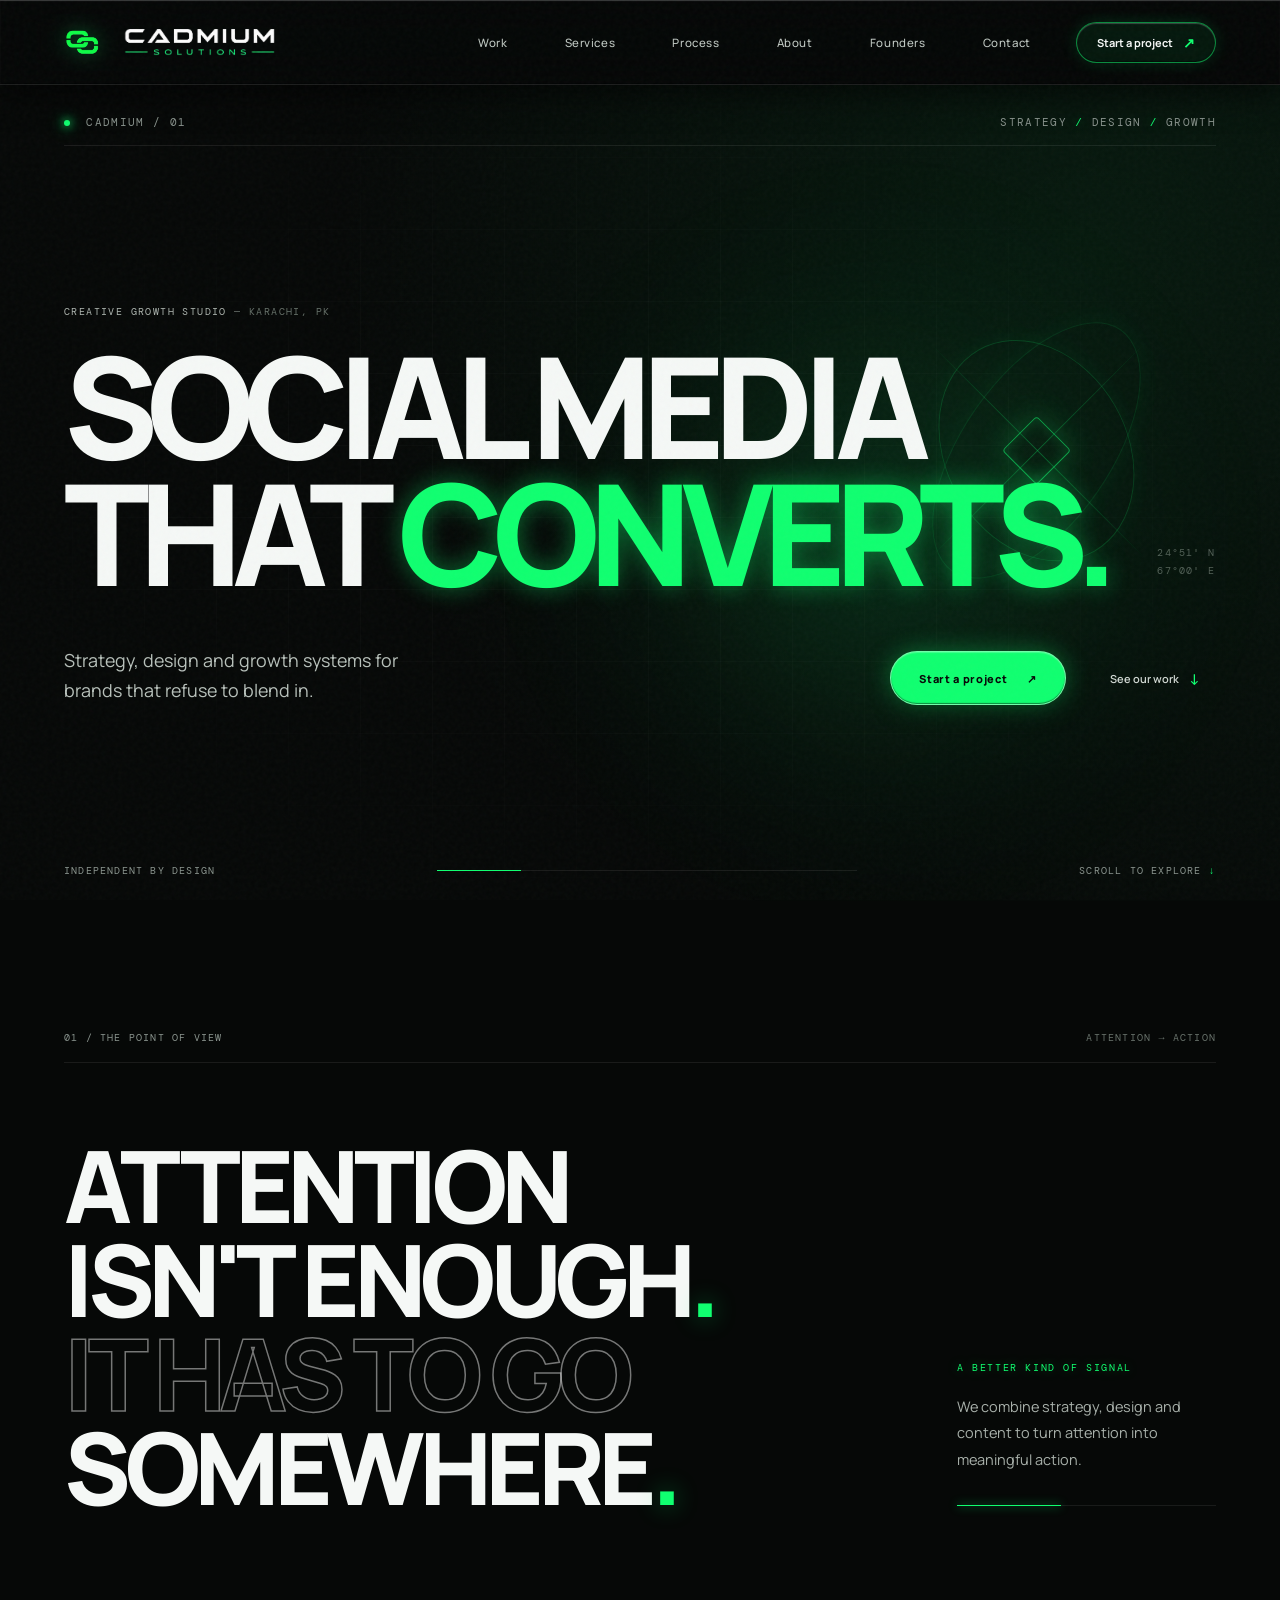
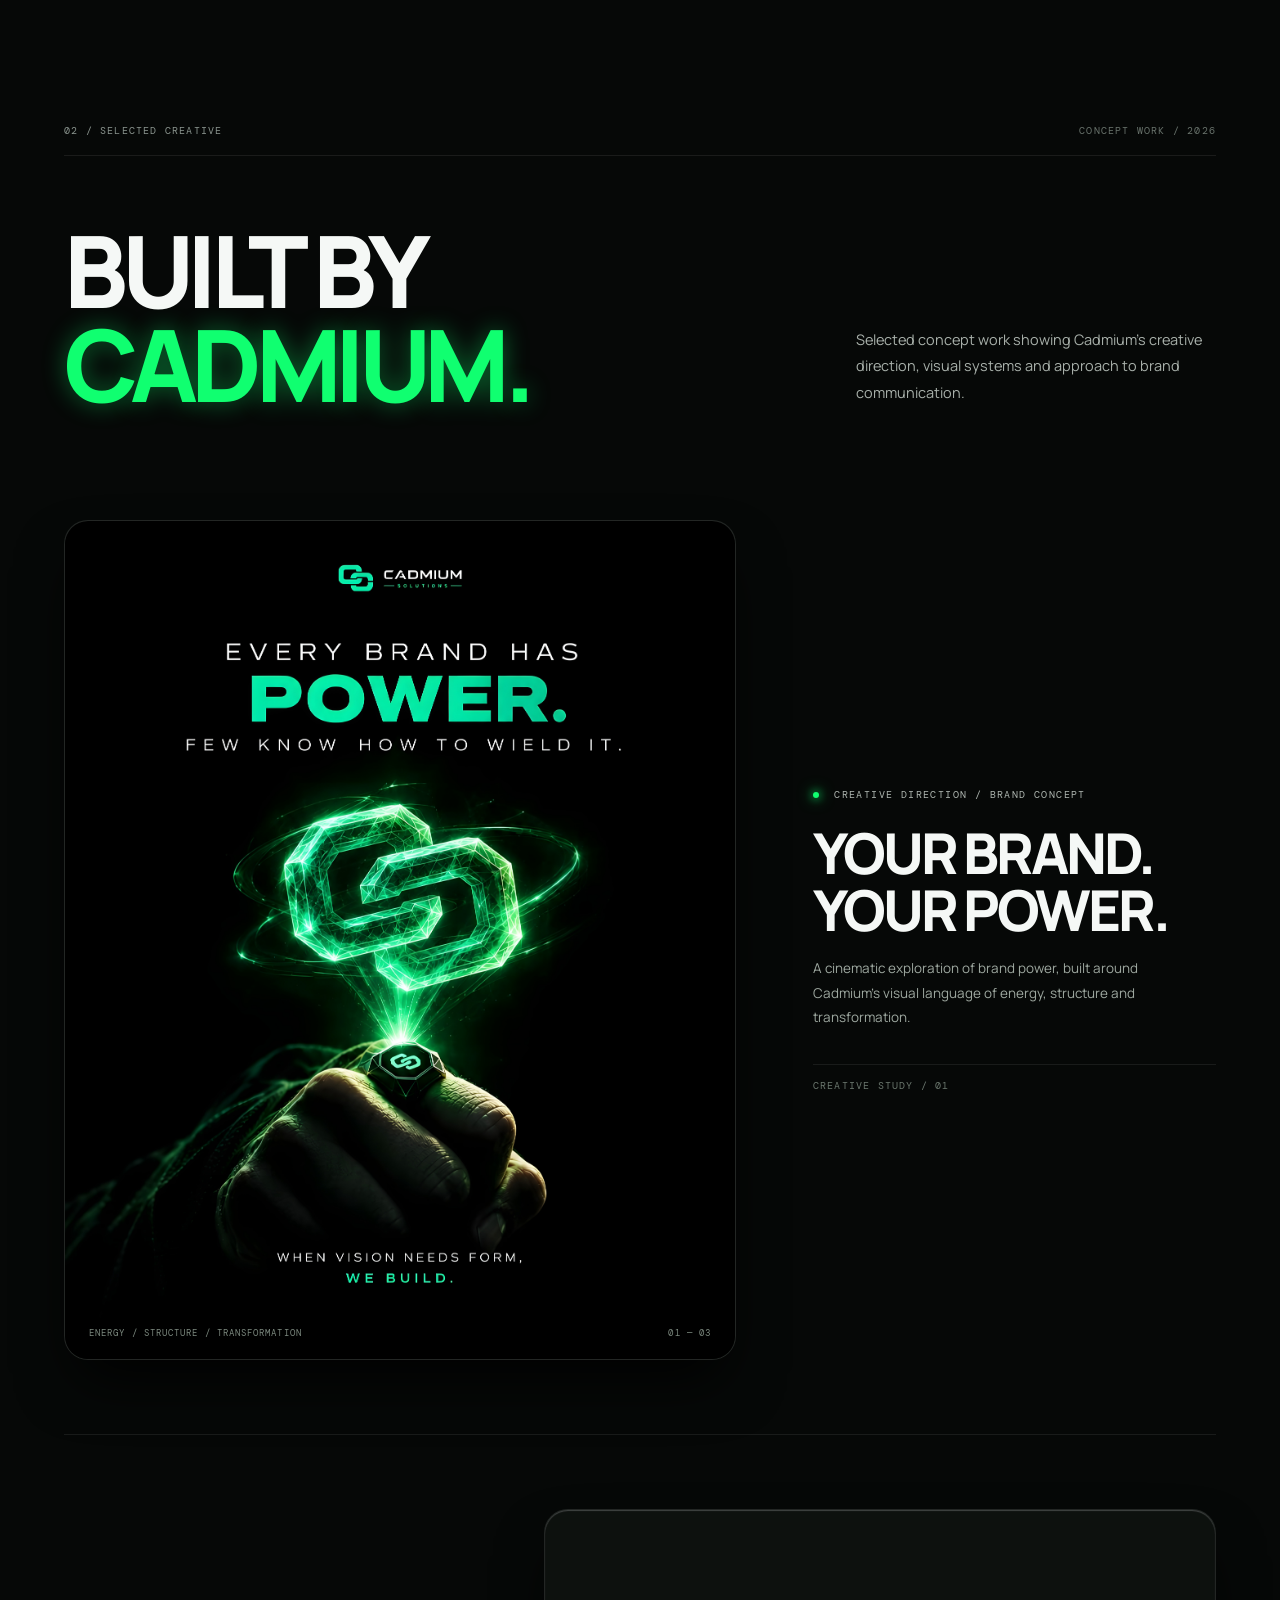
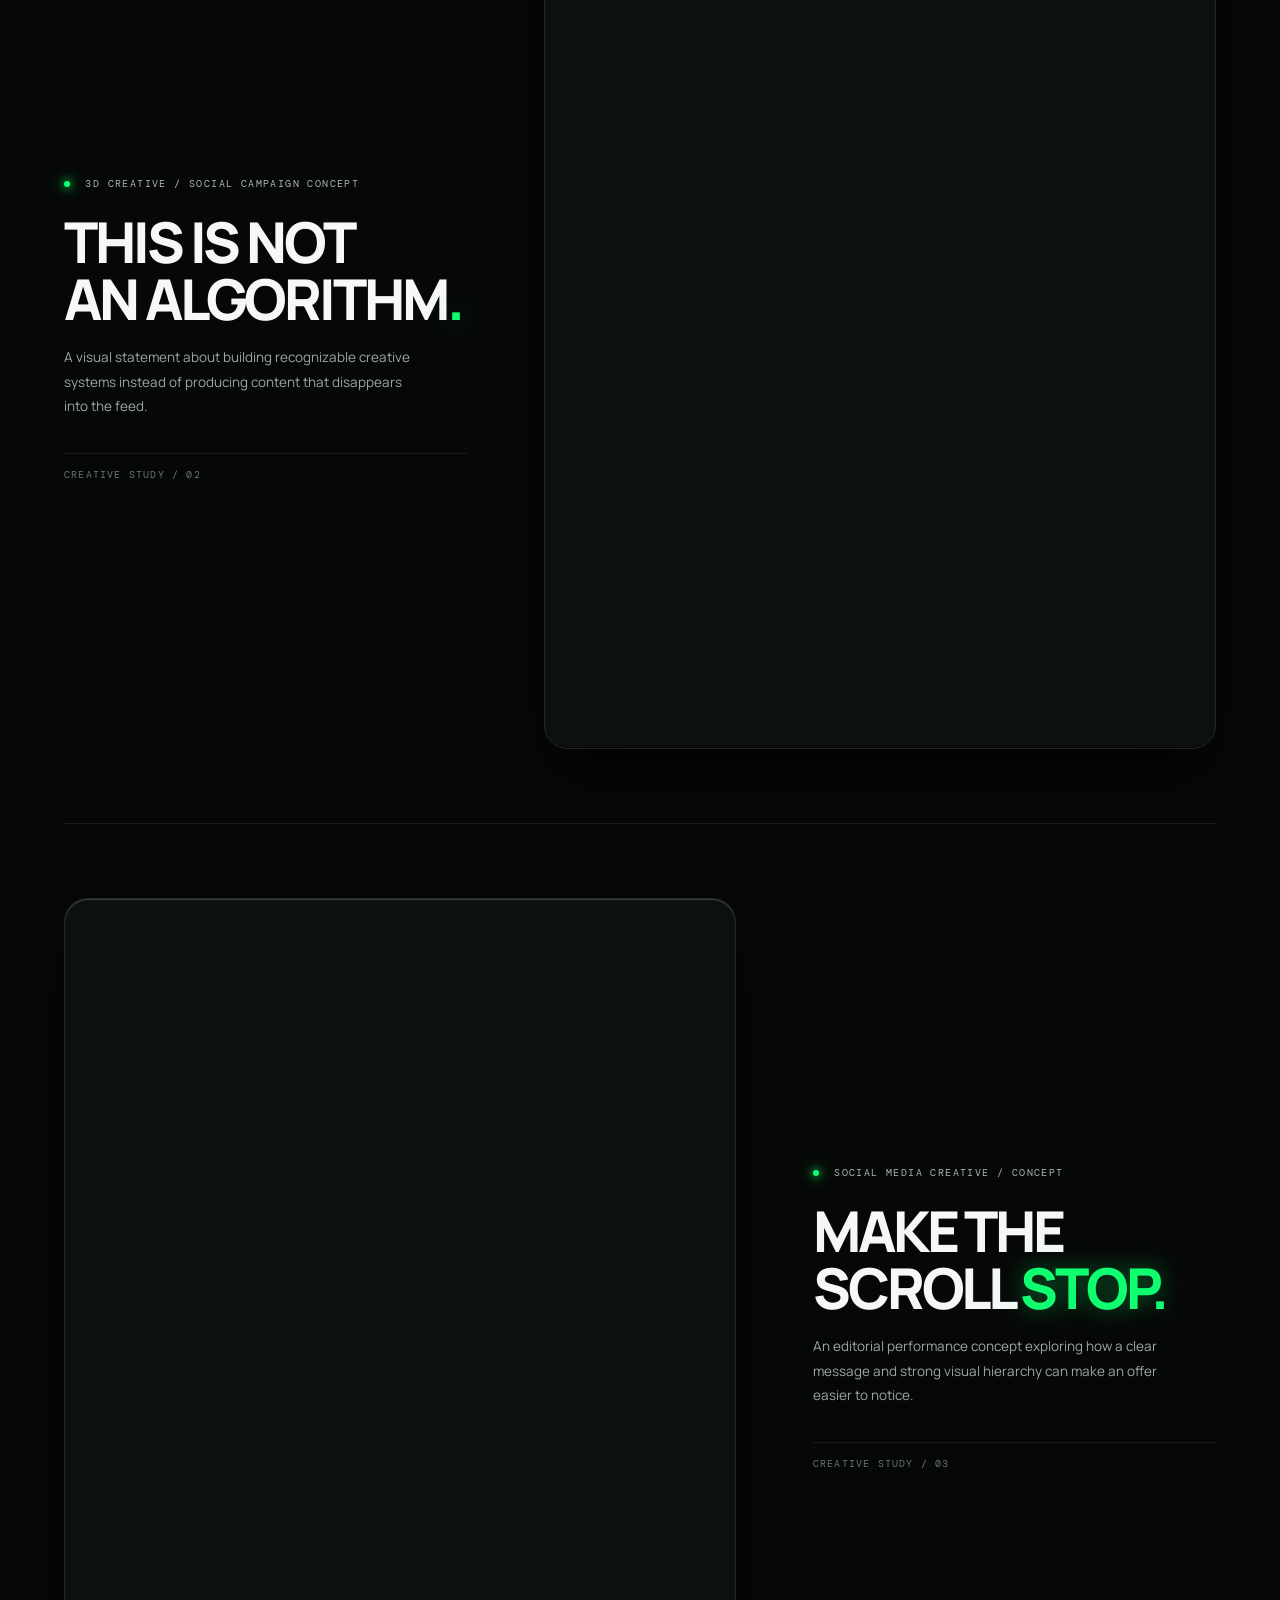
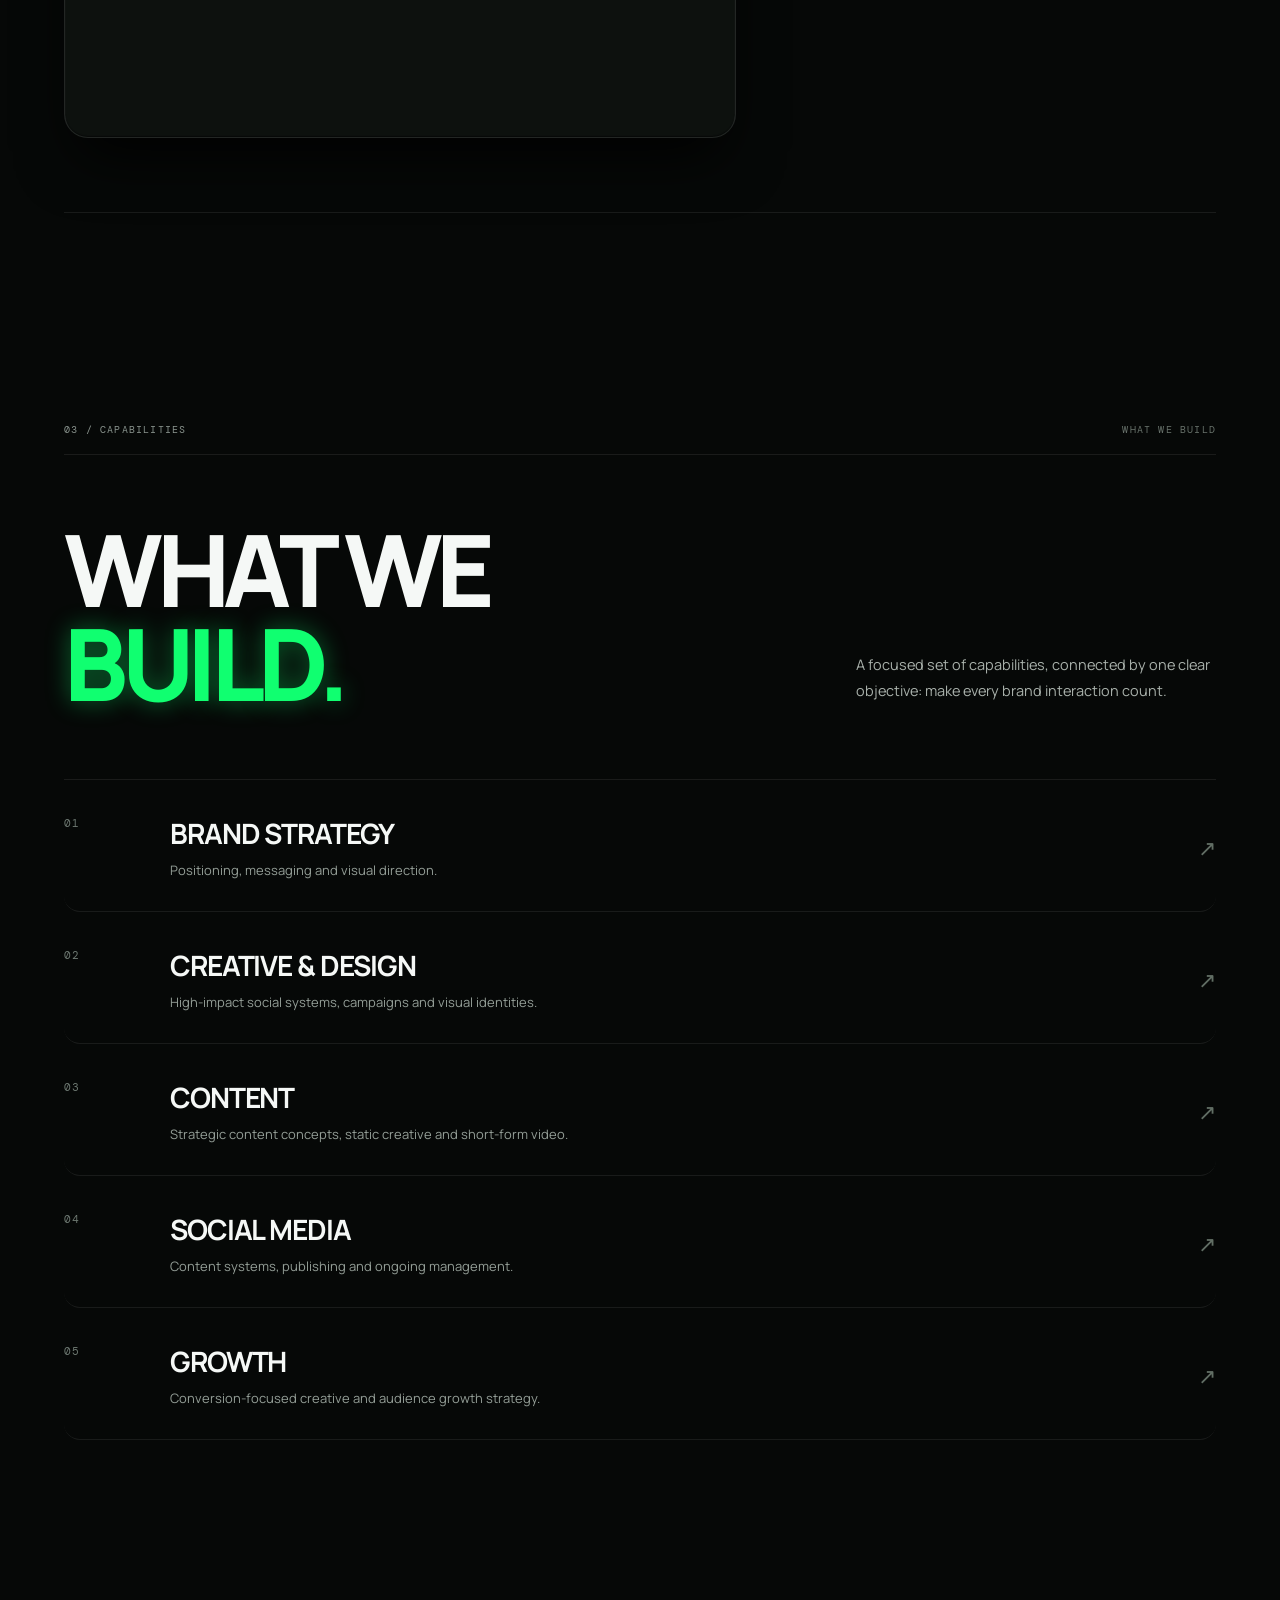
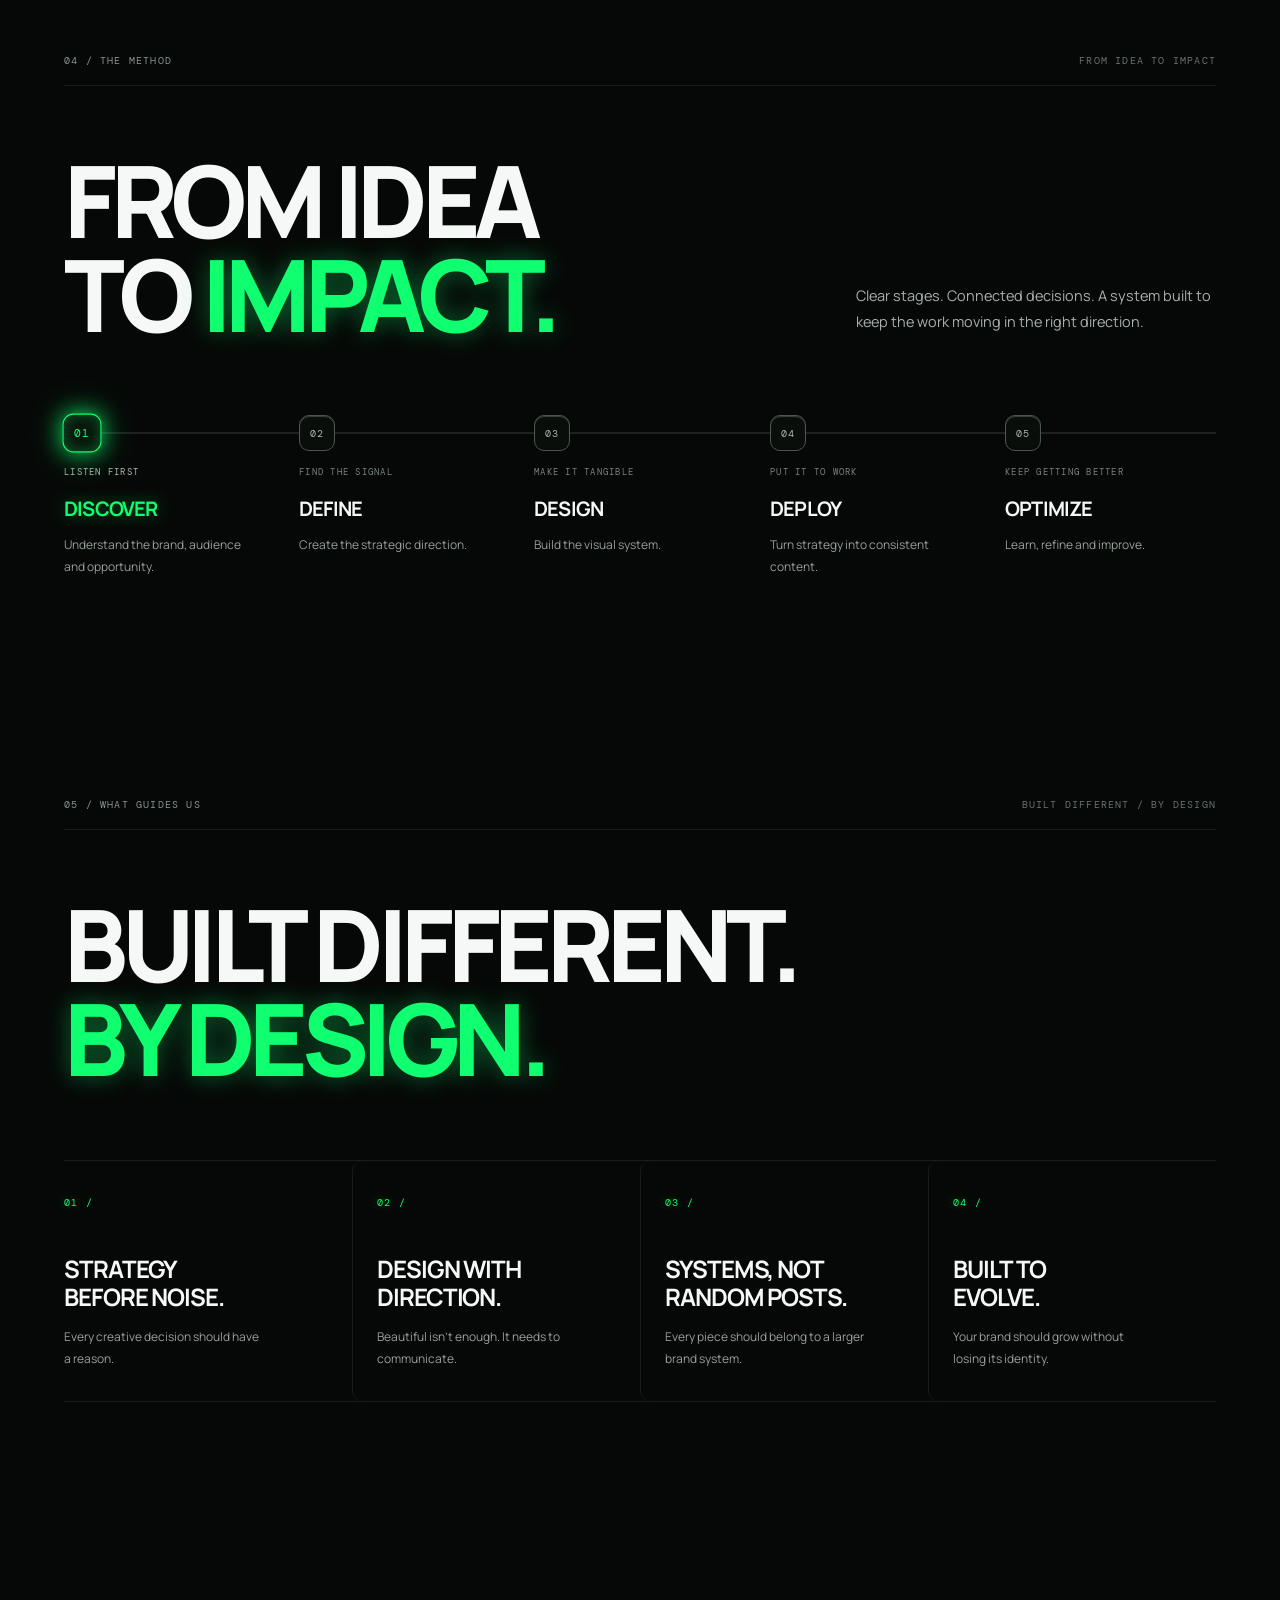
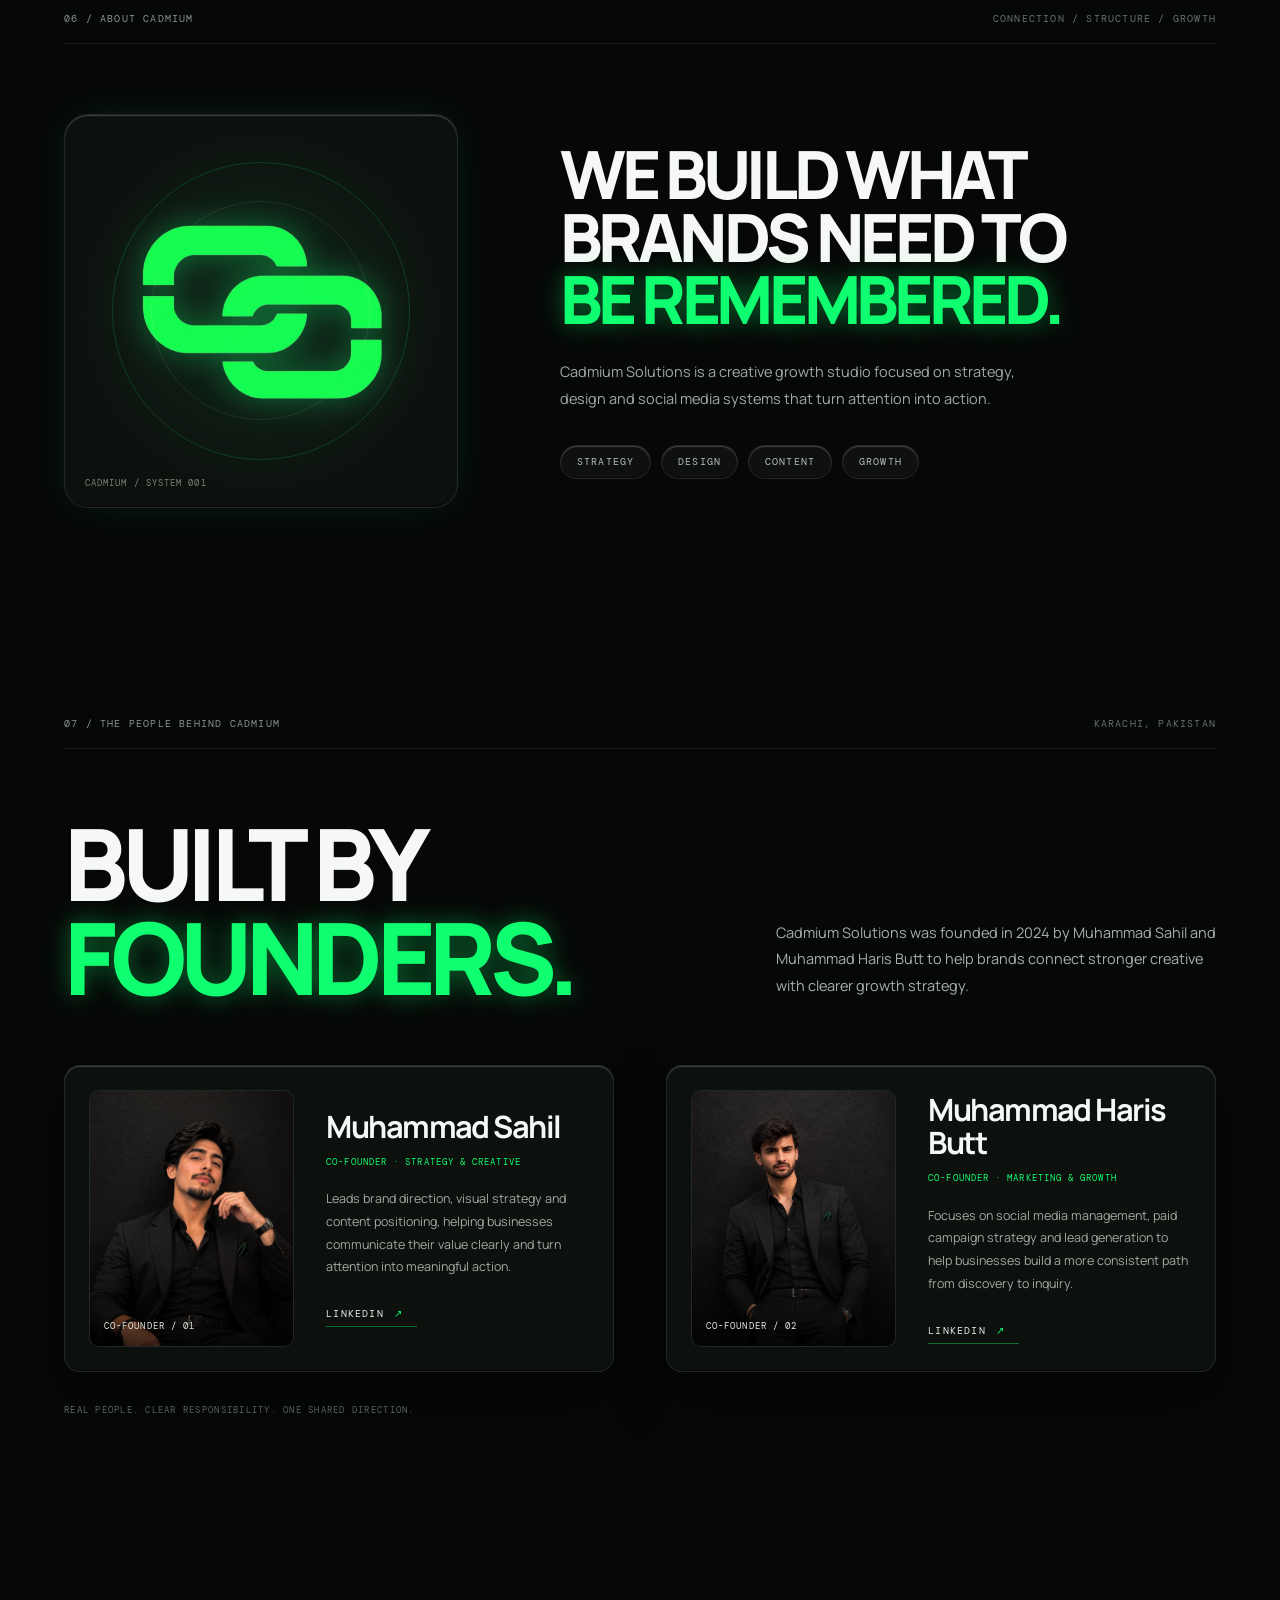
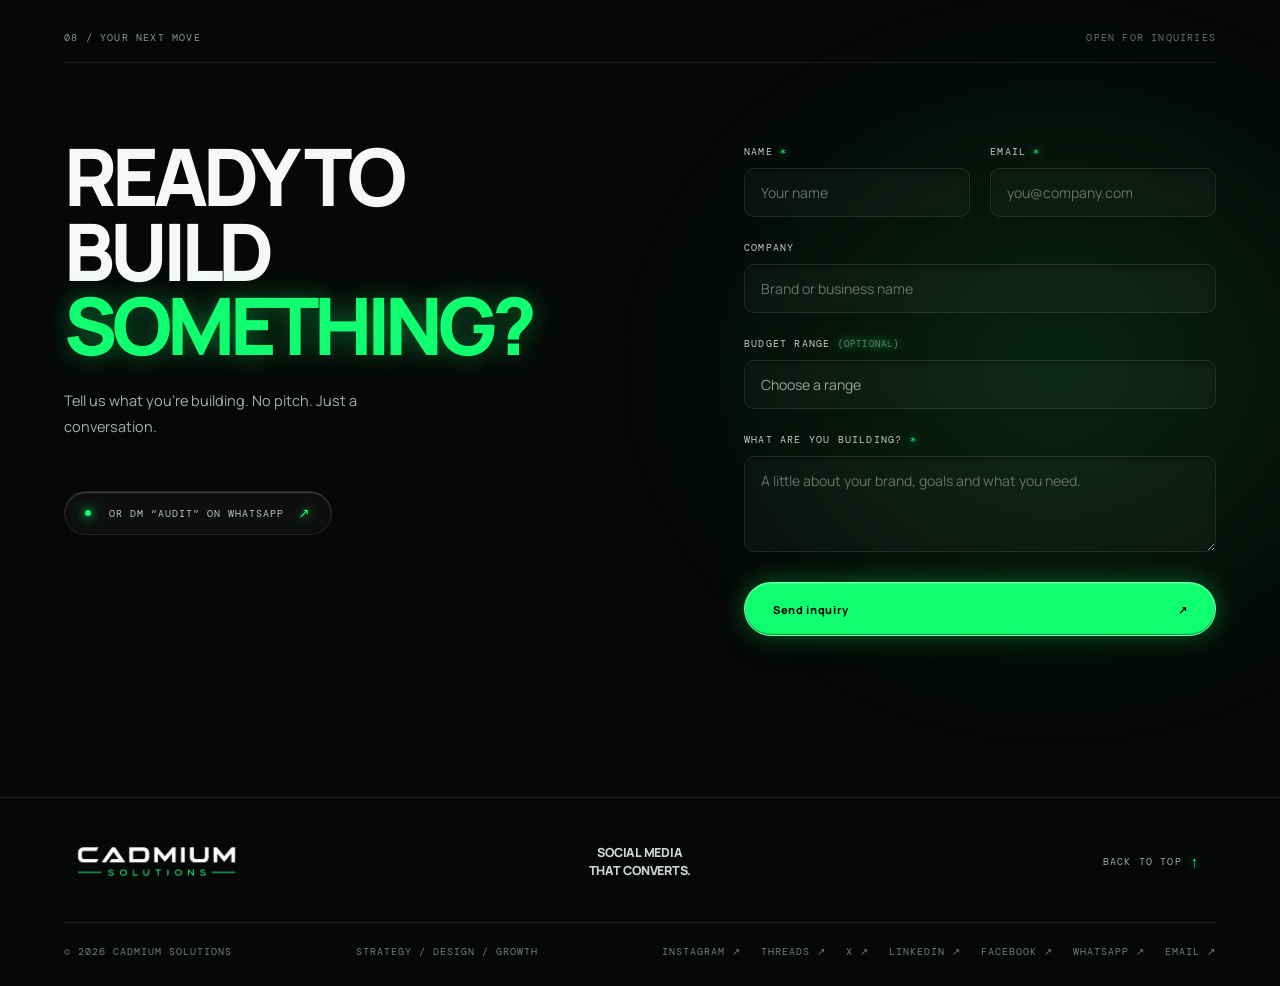
==== commit 8aa394a0: "Update theme to 2026 Apple style and add founder section" ====
--- a/index.html
+++ b/index.html
@@ -3,22 +3,27 @@
 <head>
   <meta charset="utf-8">
   <meta name="viewport" content="width=device-width, initial-scale=1">
-  <meta name="theme-color" content="#000000">
-  <title>Cadmium Solutions — Social Media That Converts</title>
-  <meta name="description" content="Cadmium Solutions builds strategy, design and social media systems for brands that want to stand out and convert attention into action.">
+  <meta name="theme-color" content="#08090b">
+  <meta name="color-scheme" content="dark">
+  <meta name="author" content="Cadmium Solutions">
+  <meta name="referrer" content="strict-origin-when-cross-origin">
+  <title>Cadmium Solutions | Digital Marketing & Social Media Agency in Karachi</title>
+  <meta name="description" content="Cadmium Solutions is a Karachi, Pakistan digital marketing agency founded by Muhammad Sahil and Muhammad Haris Butt. We build brand strategy, social media content and lead-generation systems.">
   <meta name="robots" content="index,follow">
-  <link rel="canonical" href="https://cadmiumsolution.com/">
+  <link rel="canonical" href="https://cadmiumsolutions.com/">
 
   <!-- Open Graph / Meta -->
   <meta property="og:type" content="website">
-  <meta property="og:title" content="Cadmium Solutions — Social Media That Converts">
-  <meta property="og:description" content="Strategy, design and growth systems for brands that refuse to blend in.">
-  <meta property="og:url" content="https://cadmiumsolution.com/">
-  <meta property="og:image" content="https://cadmiumsolution.com/assets/cadmium-mark.jpg">
+  <meta property="og:site_name" content="Cadmium Solutions">
+  <meta property="og:title" content="Cadmium Solutions | Digital Marketing & Social Media Agency in Karachi">
+  <meta property="og:description" content="Karachi-based digital marketing agency founded by Muhammad Sahil and Muhammad Haris Butt. Strategy, creative, social media and lead-generation systems.">
+  <meta property="og:url" content="https://cadmiumsolutions.com/">
+  <meta property="og:image" content="https://cadmiumsolutions.com/assets/cadmium-social-preview.jpg">
+  <meta property="og:image:alt" content="Cadmium Solutions brand identity in black and luminous green">
   <meta name="twitter:card" content="summary_large_image">
-  <meta name="twitter:title" content="Cadmium Solutions — Social Media That Converts">
-  <meta name="twitter:description" content="Strategy, design and growth systems for brands that refuse to blend in.">
-  <link rel="icon" type="image/jpeg" href="assets/cadmium-mark.png">
+  <meta name="twitter:title" content="Cadmium Solutions | Digital Marketing Agency in Karachi">
+  <meta name="twitter:description" content="Brand strategy, social media content and lead-generation systems from Karachi, Pakistan.">
+  <link rel="icon" type="image/png" href="assets/cadmium-mark.png">
   <link rel="apple-touch-icon" href="assets/cadmium-mark.jpg">
 
   <!-- Typography & Performance Preconnects -->
@@ -28,24 +33,67 @@
   <link rel="stylesheet" href="styles.css">
   <script src="script.js" defer></script>
 
-  <!-- Structured Data / JSON-LD for Studio SEO -->
+  <!-- Structured data: keep this consistent with visible page content and verified profile URLs. -->
   <script type="application/ld+json">
   {
     "@context": "https://schema.org",
-    "@type": "ProfessionalService",
-    "name": "Cadmium Solutions",
-    "url": "https://cadmiumsolution.com/",
-    "logo": "https://cadmiumsolution.com/assets/cadmium-mark.jpg",
-    "description": "Strategy, design and growth systems for brands that refuse to blend in.",
-    "address": {
-      "@type": "PostalAddress",
-      "addressLocality": "Karachi",
-      "addressCountry": "PK"
-    },
-    "sameAs": [
-      "https://www.instagram.com/cadmium.solutions/",
-      "https://www.linkedin.com/company/cadmium-solutions-official/",
-      "https://x.com/CadmiumSols"
+    "@graph": [
+      {
+        "@type": ["Organization", "ProfessionalService"],
+        "@id": "https://cadmiumsolutions.com/#organization",
+        "name": "Cadmium Solutions",
+        "url": "https://cadmiumsolutions.com/",
+        "logo": {
+          "@type": "ImageObject",
+          "url": "https://cadmiumsolutions.com/assets/cadmium-mark.png"
+        },
+        "image": "https://cadmiumsolutions.com/assets/cadmium-social-preview.jpg",
+        "description": "Cadmium Solutions is a Karachi-based digital marketing agency focused on brand strategy, creative design, social media content and lead generation.",
+        "foundingDate": "2024",
+        "address": {
+          "@type": "PostalAddress",
+          "addressLocality": "Karachi",
+          "addressRegion": "Sindh",
+          "addressCountry": "PK"
+        },
+        "areaServed": [
+          { "@type": "City", "name": "Karachi" },
+          { "@type": "Country", "name": "Pakistan" }
+        ],
+        "founder": [
+          { "@id": "https://cadmiumsolutions.com/#muhammad-sahil" },
+          { "@id": "https://cadmiumsolutions.com/#muhammad-haris-butt" }
+        ],
+        "sameAs": [
+          "https://www.instagram.com/cadmium.solutions/",
+          "https://www.linkedin.com/company/cadmium-solutions-official/",
+          "https://x.com/CadmiumSols",
+          "https://www.threads.net/@cadmium.solutions",
+          "https://www.facebook.com/cadmium.solutions.fb"
+        ]
+      },
+      {
+        "@type": "Person",
+        "@id": "https://cadmiumsolutions.com/#muhammad-sahil",
+        "name": "Muhammad Sahil",
+        "jobTitle": "Co-Founder",
+        "worksFor": { "@id": "https://cadmiumsolutions.com/#organization" },
+        "homeLocation": {
+          "@type": "City",
+          "name": "Karachi"
+        }
+      },
+      {
+        "@type": "Person",
+        "@id": "https://cadmiumsolutions.com/#muhammad-haris-butt",
+        "name": "Muhammad Haris Butt",
+        "jobTitle": "Co-Founder",
+        "worksFor": { "@id": "https://cadmiumsolutions.com/#organization" },
+        "homeLocation": {
+          "@type": "City",
+          "name": "Karachi"
+        }
+      }
     ]
   }
   </script>
@@ -71,7 +119,7 @@
             width="907"
             height="174">
         </a>
-        <button class="menu-toggle" type="button" aria-expanded="false" aria-controls="primary-nav" aria-label="Open navigation">
+        <button class="menu-toggle" type="button" aria-expanded="false" aria-controls="primary-nav" aria-label="Open navigation menu">
           <span></span><span></span>
         </button>
         <nav class="primary-nav" id="primary-nav" aria-label="Primary navigation">
@@ -79,6 +127,7 @@
           <a href="#services">Services</a>
           <a href="#process">Process</a>
           <a href="#about">About</a>
+          <a href="#founders">Founders</a>
           <a href="#contact">Contact</a>
           <a class="nav-cta" href="#contact">Start a project <span aria-hidden="true">↗</span></a>
         </nav>
@@ -131,7 +180,7 @@
         <div class="section-kicker mono"><span>02 / SELECTED CREATIVE</span><span>CONCEPT WORK / 2026</span></div>
         <div class="section-heading-row">
           <h2 class="section-heading reveal" id="work-title">BUILT BY<br><span class="green-word">CADMIUM.</span></h2>
-          <p class="section-intro reveal">Concepts, campaigns and visual systems developed to demonstrate what Cadmium can build.</p>
+          <p class="section-intro reveal">Selected concept work showing Cadmium’s creative direction, visual systems and approach to brand communication.</p>
         </div>
 
         <!-- CREATIVE 01 -->
@@ -257,10 +306,46 @@
         </div>
       </section>
 
+      <!-- FOUNDERS SECTION -->
+      <section class="founders-section section-pad" id="founders" aria-labelledby="founders-title">
+        <div class="section-kicker mono"><span>07 / THE PEOPLE BEHIND CADMIUM</span><span>KARACHI, PAKISTAN</span></div>
+        <div class="founders-heading-row">
+          <h2 class="section-heading reveal" id="founders-title">BUILT BY<br><span class="green-word">FOUNDERS.</span></h2>
+          <p class="section-intro reveal">Cadmium Solutions was founded in 2024 by Muhammad Sahil and Muhammad Haris Butt to help brands connect stronger creative with clearer growth strategy.</p>
+        </div>
+        <div class="founders-grid">
+          <article class="founder-card reveal" id="muhammad-sahil">
+            <div class="founder-portrait" data-initials="MS">
+              <img src="assets/founders/muhammad-sahil.jpeg" alt="Muhammad Sahil, co-founder of Cadmium Solutions" onerror="this.hidden=true; this.parentElement.dataset.fallback='true'" width="720" height="900" loading="lazy" decoding="async">
+              <span class="founder-index mono">CO-FOUNDER / 01</span>
+            </div>
+            <div class="founder-details">
+              <h3>Muhammad Sahil</h3>
+              <p class="founder-role mono">CO-FOUNDER · STRATEGY & CREATIVE</p>
+              <p>Leads brand direction, visual strategy and content positioning, helping businesses communicate their value clearly and turn attention into meaningful action.</p>
+              <a class="founder-link" href="https://www.linkedin.com/in/muhammad-sahil-b94554281/" target="_blank" rel="noopener noreferrer" aria-label="Visit Muhammad Sahil on LinkedIn">LINKEDIN <span aria-hidden="true">↗</span></a>
+            </div>
+          </article>
+          <article class="founder-card reveal" id="muhammad-haris-butt">
+            <div class="founder-portrait" data-initials="HB">
+              <img src="assets/founders/muhammad-haris-butt.jpeg" alt="Muhammad Haris Butt, co-founder of Cadmium Solutions" onerror="this.hidden=true; this.parentElement.dataset.fallback='true'" width="720" height="900" loading="lazy" decoding="async">
+              <span class="founder-index mono">CO-FOUNDER / 02</span>
+            </div>
+            <div class="founder-details">
+              <h3>Muhammad Haris Butt</h3>
+              <p class="founder-role mono">CO-FOUNDER · MARKETING & GROWTH</p>
+              <p>Focuses on social media management, paid campaign strategy and lead generation to help businesses build a more consistent path from discovery to inquiry.</p>
+              <a class="founder-link" href="https://www.linkedin.com/in/muhammad-haris-butt-0654472b1/" target="_blank" rel="noopener noreferrer">LINKEDIN <span aria-hidden="true">↗</span></a>
+            </div>
+          </article>
+        </div>
+        <p class="founders-note mono">REAL PEOPLE. CLEAR RESPONSIBILITY. ONE SHARED DIRECTION.</p>
+      </section>
+
       <!-- FINAL CTA & CONTACT SECTION (WEB3FORMS CONNECTED) -->
       <section class="contact-section section-pad" id="contact" aria-labelledby="contact-title">
         <div class="contact-glow" aria-hidden="true"></div>
-        <div class="section-kicker mono"><span>07 / YOUR NEXT MOVE</span><span>OPEN FOR INQUIRIES</span></div>
+        <div class="section-kicker mono"><span>08 / YOUR NEXT MOVE</span><span>OPEN FOR INQUIRIES</span></div>
         <div class="contact-main">
           <div class="contact-heading">
             <h2 class="section-heading reveal" id="contact-title">READY TO<br>BUILD <span class="green-word">SOMETHING?</span></h2>
@@ -272,7 +357,7 @@
             <input type="hidden" name="access_key" value="0c961737-e3a8-4cf3-9f93-50b0473f91ec">
             <input type="hidden" name="subject" value="New Project Inquiry — Cadmium Solutions">
             <input type="hidden" name="from_name" value="Cadmium Website Inquiry">
-            <input type="checkbox" name="botcheck" class="hidden" style="display:none">
+            <input type="checkbox" name="botcheck" class="hidden" tabindex="-1" autocomplete="off" aria-hidden="true" style="display:none">
 
             <div class="form-row">
               <div class="field">
@@ -327,7 +412,7 @@
           <a href="https://www.linkedin.com/company/cadmium-solutions-official/" target="_blank" rel="noopener noreferrer">LINKEDIN ↗</a>
           <a href="https://www.facebook.com/cadmium.solutions.fb" target="_blank" rel="noopener noreferrer">FACEBOOK ↗</a>
           <a href="https://wa.me/923319233463?text=Hi%20Cadmium%20Solutions!%20I'm%20interested%20in%20starting%20a%20project." target="_blank" rel="noopener noreferrer">WHATSAPP ↗</a>
-          <a href="#" id="email-copy-btn">EMAIL ↗</a>
+          <a href="mailto:cadmiumsolutions@gmail.com" id="email-copy-btn" aria-label="Copy Cadmium Solutions email address">EMAIL ↗</a>
           <span id="copy-toast" style="display:none; margin-left: 8px; color: #00ff66;">Copied to clipboard!</span>
         </div>
       </div>
--- a/styles.css
+++ b/styles.css
@@ -1,315 +1,1974 @@
-/* CADMIUM SOLUTIONS — PRODUCTION CONDENSED WITH LIQUID GLASS & ENHANCED GLOW */
-:root{
-  --black:#000000;
-  --panel-glass:rgba(10, 14, 11, 0.65);
-  --white:#ffffff;
-  --muted:#a1a7a3;
-  --dim:#636b65;
-  --green:#00ff66;
-  --green-glow-soft:rgba(0, 255, 102, 0.25);
-  --green-glow:rgba(0, 255, 102, 0.5);
-  --green-glow-bright:rgba(0, 255, 102, 0.85);
-  --line:rgba(255, 255, 255, 0.09);
-  --glass-border:rgba(255, 255, 255, 0.12);
-  --glass-specular:inset 0 1px 0 0 rgba(255, 255, 255, 0.15);
-  --green-line:rgba(0, 255, 102, 0.4);
-  --max:1240px;
-  --gutter:clamp(20px, 5vw, 80px);
-  --mono:"DM Mono", monospace;
-  --sans:"Manrope", Arial, sans-serif;
-}
-*{box-sizing:border-box;margin:0;padding:0}
-html{scroll-behavior:smooth;scroll-padding-top:86px;background:var(--black);color-scheme:dark}
-body{background:var(--black);color:var(--white);font-family:var(--sans);-webkit-font-smoothing:antialiased;text-rendering:optimizeLegibility;overflow-x:hidden}
-body.menu-open{overflow:hidden}
-a{color:inherit;text-decoration:none}button,input,select,textarea{font:inherit;color:inherit}
-button,a{-webkit-tap-highlight-color:transparent}
-button:focus-visible,a:focus-visible,input:focus-visible,select:focus-visible,textarea:focus-visible{outline:2px solid var(--green);outline-offset:4px}
-::selection{background:var(--green);color:var(--black)}.site-shell{position:relative;overflow:clip}
-.section-pad{padding-left:var(--gutter);padding-right:var(--gutter)}
-.mono{font-family:var(--mono);font-size:10px;letter-spacing:.13em;text-transform:uppercase}
-.green-word{color:var(--green);text-shadow:0 0 18px rgba(0,255,102,.5), 0 0 35px rgba(0,255,102,.25)}
-.skip-link{position:fixed;z-index:1000;top:12px;left:12px;transform:translateY(-160%);padding:12px 18px;background:var(--green);color:var(--black);font-weight:800;transition:transform .2s}.skip-link:focus{transform:translateY(0)}
-
-/* LIQUID GLASS STICKY HEADER */
-.site-header{position:sticky;z-index:100;top:0;background:rgba(2,4,3,.72);backdrop-filter:blur(20px) saturate(180%);-webkit-backdrop-filter:blur(20px) saturate(180%);border-bottom:1px solid rgba(255,255,255,.08);box-shadow:0 8px 32px 0 rgba(0,0,0,.6),inset 0 -1px 0 0 rgba(0,255,102,.12);transition:border-color .25s,background .25s}
-.site-header.scrolled{border-color:rgba(0,255,102,.25);background:rgba(1,3,2,.92);box-shadow:0 10px 35px -5px rgba(0,0,0,.9),0 0 20px -2px rgba(0,255,102,.15)}
-.nav-wrap{max-width:1440px;min-height:82px;margin:auto;padding:0 var(--gutter);display:flex;align-items:center;justify-content:space-between;gap:30px}
-.brand{display:flex;align-items:center;gap:10px;width:240px;flex-shrink:0}
-.brand .brand-mark{width:36px;height:36px;object-fit:contain;mix-blend-mode:screen;filter:drop-shadow(0 0 8px rgba(0,255,102,.35))}
-.brand .brand-wordmark{width:180px;height:auto;object-fit:contain;mix-blend-mode:screen}
-.primary-nav{display:flex;align-items:center;gap:clamp(18px,2.6vw,36px)}
-.primary-nav>a:not(.nav-cta){color:#c4c9c5;font-size:11px;letter-spacing:.04em;transition:color .2s,text-shadow .2s}
-.primary-nav>a:not(.nav-cta):hover{color:var(--green);text-shadow:0 0 14px var(--green-glow)}
-.nav-cta{display:inline-flex;align-items:center;gap:12px;padding:11px 16px;border:1px solid rgba(0,255,102,.65);background:rgba(0,255,102,.04);backdrop-filter:blur(10px);font-size:11px;font-weight:700;box-shadow:0 0 14px rgba(0,255,102,.18),inset 0 1px 0 rgba(255,255,255,.2);transition:background .25s,color .25s,box-shadow .25s,transform .2s}
-.nav-cta span{color:var(--green);font-size:14px;transition:color .2s}
-.nav-cta:hover{background:var(--green);color:var(--black);box-shadow:0 0 26px var(--green-glow),0 0 45px rgba(0,255,102,.3);transform:translateY(-1px)}.nav-cta:hover span{color:var(--black)}
-.menu-toggle{display:none}
-
-/* HERO SECTION */
-.hero{position:relative;isolation:isolate;min-height:min(830px,calc(100svh - 82px));display:flex;flex-direction:column;justify-content:space-between;padding-top:28px;padding-bottom:24px;overflow:hidden;background:var(--black)}
-.hero-grid{position:absolute;z-index:-2;inset:0;background-image:linear-gradient(rgba(255,255,255,.025) 1px,transparent 1px),linear-gradient(90deg,rgba(255,255,255,.025) 1px,transparent 1px);background-size:68px 68px;mask-image:linear-gradient(to bottom,transparent,black 20%,black 75%,transparent)}
-.hero:after{content:"";position:absolute;z-index:-1;width:min(55vw,700px);aspect-ratio:1;right:3%;top:12%;background:radial-gradient(circle,rgba(0,255,102,.11),rgba(0,255,102,.03) 40%,transparent 70%);pointer-events:none;filter:blur(30px)}
-.hero-topline,.hero-foot,.section-kicker,.media-bottomline{display:flex;align-items:center;justify-content:space-between;gap:18px;color:#828a84}
-.hero-topline{padding-bottom:16px;border-bottom:1px solid var(--line)}.hero-topline b,.hero-foot b{color:var(--green);font-weight:400;text-shadow:0 0 10px rgba(0,255,102,.4)}
-.status-dot,.green-dot{display:inline-block;width:6px;height:6px;background:var(--green);border-radius:50%;margin-right:8px;box-shadow:0 0 8px var(--green),0 0 16px var(--green)}
-.hero-content{position:relative;z-index:2;width:min(100%,var(--max));margin:auto;padding:75px 0}
-.eyebrow{margin-bottom:24px;color:#aab1ac;font-family:var(--mono);font-size:10px;letter-spacing:.14em;text-transform:uppercase}.eyebrow span{color:#5f6862}
-.hero-title{max-width:1080px;font-size:clamp(60px,10.6vw,150px);font-weight:800;line-height:.92;letter-spacing:-.08em;text-wrap:balance}
-.hero-bottom{display:flex;align-items:flex-end;justify-content:space-between;gap:30px;margin-top:46px}
-.hero-copy{max-width:360px;color:#b7bdb9;font-size:clamp(15px,1.4vw,18px);line-height:1.65}
-.hero-actions{display:flex;align-items:center;gap:26px}
-.button{display:inline-flex;align-items:center;justify-content:center;gap:24px;min-height:51px;padding:0 22px;border:1px solid transparent;font-size:11px;font-weight:800;cursor:pointer;transition:background .2s,color .2s,box-shadow .25s,transform .2s}
-.button-primary{background:var(--green);color:var(--black);box-shadow:0 0 20px rgba(0,255,102,.35),0 0 40px rgba(0,255,102,.15);border:1px solid rgba(255,255,255,.3)}
-.button-primary:hover{background:#ffffff;color:#000;box-shadow:0 0 30px rgba(255,255,255,.5),0 0 45px rgba(0,255,102,.3);transform:translateY(-2px)}
-.text-link{display:inline-flex;align-items:center;gap:10px;color:#d1d5d2;font-size:11px;transition:color .2s}.text-link span{color:var(--green);font-size:15px;transition:transform .2s}.text-link:hover{color:var(--green);text-shadow:0 0 10px var(--green-glow)}.text-link:hover span{transform:translateY(2px)}
-.hero-mark{position:absolute;right:8%;top:28%;width:clamp(160px,22vw,320px);aspect-ratio:1;opacity:.65;pointer-events:none}
-.mark-orbit{position:absolute;inset:12%;border:1px solid rgba(0,255,102,.25);border-radius:50%;transform:rotate(-30deg) scaleX(.78);box-shadow:0 0 20px rgba(0,255,102,.08)}
-.orbit-two{inset:2% 28%;transform:rotate(35deg) scaleX(1.1);border-color:rgba(0,255,102,.15)}
-.mark-core{position:absolute;inset:42%;border:1px solid rgba(0,255,102,.8);transform:rotate(45deg);box-shadow:0 0 28px rgba(0,255,102,.3),inset 0 0 12px rgba(0,255,102,.2)}
-.mark-cross{position:absolute;left:50%;top:0;height:100%;width:1px;background:linear-gradient(transparent,rgba(0,255,102,.4),transparent);transform:rotate(45deg)}.cross-b{transform:rotate(-45deg)}
-.mark-coordinate{position:absolute;right:-10%;bottom:10%;font-size:8px;line-height:1.8;color:#65756a}
-.hero-foot{font-size:9px}.hero-line{height:1px;flex:1;max-width:390px;background:var(--line)}.hero-line i{display:block;width:15%;height:1px;background:var(--green);box-shadow:0 0 10px var(--green)}
-
-/* PHILOSOPHY */
-.philosophy{padding-top:125px;padding-bottom:145px;background:var(--black)}
-.section-kicker{padding-bottom:17px;border-bottom:1px solid var(--line);font-size:9px}.section-kicker span:last-child{color:#636b65}
-.philosophy-main{display:grid;grid-template-columns:minmax(0,1.7fr) minmax(200px,.55fr);gap:8%;align-items:end;padding-top:72px}
-.display-heading,.section-heading{font-size:clamp(46px,7.5vw,102px);line-height:.96;font-weight:800;letter-spacing:-.07em;text-wrap:balance}
-.outline-heading{color:transparent;-webkit-text-stroke:1px rgba(255,255,255,.55)}
-.philosophy-aside{max-width:280px;padding-bottom:7px}
-.side-index{display:block;margin-bottom:20px;color:var(--green);font-size:9px;letter-spacing:.14em;text-shadow:0 0 12px rgba(0,255,102,.4)}
-.philosophy-aside p,.section-intro{color:#a8afaa;font-size:14px;line-height:1.8}
-.micro-rule{width:100%;height:1px;background:var(--line);margin-top:32px}.micro-rule span{display:block;width:38%;height:1px;background:var(--green);box-shadow:0 0 10px var(--green)}
-
-/* SELECTED CREATIVE EXHIBITION (LIQUID GLASS PANELS) */
-.work-section{padding-top:55px;padding-bottom:140px;background:var(--black)}
-.section-heading-row,.services-head{display:flex;align-items:flex-end;justify-content:space-between;gap:40px;padding-top:64px;padding-bottom:64px}
-.section-intro{max-width:330px;margin-bottom:5px}
-.creative-feature{display:grid;grid-template-columns:minmax(0,1.2fr) minmax(250px,.8fr);gap:clamp(30px,6vw,84px);align-items:center;margin-top:38px;padding-bottom:70px;border-bottom:1px solid var(--line)}
-.creative-feature+.creative-feature{margin-top:70px}
-.creative-two{grid-template-columns:minmax(250px,.8fr) minmax(0,1.2fr)}.creative-two .creative-copy{order:0}.creative-two .creative-media{order:1}
-.creative-media.has-artwork{position:relative;width:100%;aspect-ratio:4/5;overflow:hidden;display:flex;align-items:center;justify-content:center;background:rgba(5,8,6,.75);backdrop-filter:blur(16px);-webkit-backdrop-filter:blur(16px);border:1px solid rgba(255,255,255,.12);box-shadow:inset 0 1px 0 rgba(255,255,255,.15),0 20px 50px -15px rgba(0,0,0,.9);transition:border-color .4s ease,box-shadow .4s ease,transform .4s ease}
-.creative-artwork{display:block;width:100%;height:100%;object-fit:contain;object-position:center;transition:transform .5s ease}
-@media (hover:hover){
-  .creative-feature:hover .creative-media.has-artwork{border-color:rgba(0,255,102,.5);box-shadow:inset 0 1px 0 rgba(255,255,255,.25),0 0 35px -5px rgba(0,255,102,.25),0 25px 60px -10px rgba(0,0,0,.95);transform:translateY(-2px)}
-  .creative-media.has-artwork:hover .creative-artwork{transform:scale(1.02)}
-}
-.media-bottomline{position:absolute;left:20px;right:20px;bottom:18px;font-size:8px;color:#707a72;z-index:2}
-.creative-copy{max-width:410px}
-.creative-copy h3{font-size:clamp(34px,4.3vw,56px);line-height:1;letter-spacing:-.06em;margin:20px 0 18px;font-weight:800;text-wrap:balance}
-.creative-copy>p:not(.eyebrow){font-size:13px;line-height:1.8;color:#9da59f;max-width:340px}
-.creative-number{display:block;margin-top:34px;padding-top:14px;border-top:1px solid var(--line);color:#657067;font-size:9px}
-
-/* SERVICES SECTION (WITH GLASS ACCENT HOVER) */
-.services-section{padding-top:55px;padding-bottom:140px;background:var(--black)}
-.service-list{border-top:1px solid var(--line)}
-.service-row{display:grid;grid-template-columns:80px 1fr 36px;align-items:center;gap:24px;min-height:124px;border-bottom:1px solid var(--line);transition:padding .25s,background .25s,border-color .25s}
-.service-row:hover{padding-left:16px;padding-right:16px;background:linear-gradient(90deg,rgba(0,255,102,.07),rgba(0,255,102,.01) 50%,transparent);border-bottom-color:rgba(0,255,102,.3)}
-.service-num{align-self:start;padding-top:31px;color:#68736b;font-size:10px;transition:color .2s,text-shadow .2s}
-.service-name h3{margin-bottom:8px;font-size:clamp(19px,2.2vw,27px);letter-spacing:-.04em;font-weight:700;transition:color .2s,text-shadow .2s}
-.service-name p{color:#929b94;font-size:12px;line-height:1.65}
-.service-arrow{justify-self:end;font-size:22px;color:#59645b;transition:color .2s,transform .2s,text-shadow .2s}
-.service-row:hover .service-num,.service-row:hover .service-name h3,.service-row:hover .service-arrow{color:var(--green);text-shadow:0 0 12px rgba(0,255,102,.4)}
-.service-row:hover .service-arrow{transform:translate(3px,-3px)}
-
-/* PROCESS / THE METHOD (ELEVATED GREEN GLOW TIMELINE) */
-.process-section{padding-top:55px;padding-bottom:150px;background:var(--black)}
-.process-heading{padding-top:64px;padding-bottom:70px}
-.process-track{position:relative;display:grid;grid-template-columns:repeat(5,minmax(0,1fr));gap:20px}
-.process-line{position:absolute;top:16px;left:0;right:0;height:2px;background:rgba(255,255,255,.12);z-index:1}
-.process-line span{display:block;width:100%;height:100%;background:var(--green);box-shadow:0 0 10px #00ff66,0 0 24px #00ff66,0 0 45px rgba(0,255,102,.7);transform-origin:left center;transform:scaleX(0);transition:transform .2s ease-out,box-shadow .3s ease}
-.process-track.is-active .process-line span,.process-line span.is-glowing{box-shadow:0 0 12px #00ff66,0 0 28px #00ff66,0 0 50px rgba(0,255,102,.9)}
-.process-step{position:relative;padding-top:47px;z-index:2}
-.process-node{position:absolute;top:0;left:0;display:grid;place-items:center;width:33px;height:33px;border:1px solid #465149;background:#050705;color:#a6afa8;font-size:9px;border-radius:2px;box-shadow:inset 0 1px 0 rgba(255,255,255,.1);transition:border-color .3s,color .3s,background .3s,box-shadow .3s}
-.process-step.is-active .process-node,.process-step.is-passed .process-node,.process-track.is-active .process-step .process-node{border-color:var(--green);color:var(--green);box-shadow:0 0 18px rgba(0,255,102,.8),0 0 32px rgba(0,255,102,.35),inset 0 0 10px rgba(0,255,102,.3);background:#07140a}
-.process-step.is-active h3{color:var(--green);text-shadow:0 0 18px rgba(0,255,102,.4)}
-.process-step .eyebrow{font-size:8px;line-height:1.6;color:#737e75;margin-bottom:16px;transition:color .3s}
-.process-step.is-active .eyebrow{color:#a8b2aa}
-.process-step h3{font-size:19px;letter-spacing:-.04em;margin-bottom:12px;transition:color .3s}
-.process-step>p:last-child{font-size:11px;line-height:1.8;color:#929a94;max-width:175px}
-
-/* PRINCIPLES */
-.principles-section{padding-top:55px;padding-bottom:140px;background:var(--black)}
-.principles-section>.section-heading{padding-top:64px;padding-bottom:70px}
-.principles-grid{display:grid;grid-template-columns:repeat(4,minmax(0,1fr));border-top:1px solid var(--line);border-bottom:1px solid var(--line)}
-.principle{min-height:230px;padding:24px 22px 24px 0}
-.principle+.principle{border-left:1px solid var(--line);padding-left:22px}
-.principle-num{font-size:9px;color:var(--green);text-shadow:0 0 8px rgba(0,255,102,.4)}
-.principle h3{font-size:clamp(17px,1.9vw,23px);line-height:1.15;letter-spacing:-.045em;margin:42px 0 16px}
-.principle p{font-size:11px;line-height:1.8;color:#929a94;max-width:190px}
-
-/* ABOUT */
-.about-section{padding-top:55px;padding-bottom:145px;background:var(--black)}
-.about-layout{display:grid;grid-template-columns:minmax(250px,.75fr) minmax(0,1.25fr);align-items:center;gap:clamp(45px,8vw,120px);padding-top:65px}
-.about-emblem{position:relative;max-width:420px;aspect-ratio:1;background:radial-gradient(circle,rgba(0,255,102,.09),transparent 65%);border:1px solid rgba(255,255,255,.12);box-shadow:inset 0 1px 0 rgba(255,255,255,.15),0 0 40px -10px rgba(0,255,102,.12)}
-.about-emblem:before,.about-emblem:after{content:"";position:absolute;inset:12%;border:1px solid rgba(0,255,102,.15);border-radius:50%}
-.about-emblem:after{inset:22%;border-color:rgba(255,255,255,.08)}
-.about-emblem img{position:absolute;inset:0;width:100%;height:100%;object-fit:contain;mix-blend-mode:screen;padding:15%;z-index:1;filter:drop-shadow(0 0 14px rgba(0,255,102,.3))}
-.about-emblem-label{position:absolute;bottom:16px;left:16px;color:#6f7a71;font-size:8px;z-index:2}
-.about-copy .section-heading{font-size:clamp(36px,5vw,66px)}
-.about-copy>p{max-width:480px;margin-top:26px;color:#a0a8a2;font-size:14px;line-height:1.85}
-.about-tags{display:flex;flex-wrap:wrap;gap:9px;margin-top:30px}
-.about-tags span{padding:9px 12px;border:1px solid rgba(255,255,255,.1);background:rgba(255,255,255,.02);backdrop-filter:blur(10px);font-size:8px;color:#b2bab4}
-
-/* CONTACT SECTION & GLOWING FORM */
-.contact-section{position:relative;isolation:isolate;padding-top:60px;padding-bottom:115px;overflow:hidden;background:var(--black)}
-.contact-glow{position:absolute;z-index:-1;right:-15%;top:6%;width:60%;height:80%;background:radial-gradient(ellipse,rgba(0,255,102,.11),transparent 68%);pointer-events:none;filter:blur(35px)}
-.contact-main{display:grid;grid-template-columns:minmax(0,1.1fr) minmax(320px,.9fr);gap:clamp(45px,8vw,125px);padding-top:70px}
-.contact-heading .section-heading{font-size:clamp(42px,6vw,80px)}
-.contact-heading .section-intro{margin-top:25px}
-.contact-direct{display:inline-flex;align-items:center;gap:9px;margin-top:42px;font-family:var(--mono);font-size:9px;letter-spacing:.08em;color:#b6beb8}
-.contact-direct>span:last-child{font-size:14px;color:var(--green);margin-left:4px;text-shadow:0 0 8px var(--green)}
-.contact-form{padding-top:4px}
-.form-row{display:grid;grid-template-columns:1fr 1fr;gap:18px}
-.field{display:flex;flex-direction:column;gap:10px;margin-bottom:22px}
-.field label{font-family:var(--mono);font-size:9px;letter-spacing:.1em;color:#c3cac5}
-.field label span{color:var(--green);text-shadow:0 0 8px var(--green)}.field label .optional{color:#667067;font-size:8px}
-.field input,.field select,.field textarea{width:100%;border:0;border-bottom:1px solid rgba(255,255,255,.2);border-radius:0;background:transparent;color:var(--white);padding:12px 0 13px;font-size:13px;transition:border-color .25s,box-shadow .25s;appearance:none}
-.field input:focus,.field select:focus,.field textarea:focus{border-color:var(--green);box-shadow:0 2px 0 var(--green),0 0 18px rgba(0,255,102,.3);outline:0}
-.field input::placeholder,.field textarea::placeholder{color:#636b65}
-.field select{color:#969e98;cursor:pointer}.field select option{background:#0a0d0b;color:#fff}
-.field textarea{resize:vertical;min-height:85px}
-.form-submit{width:100%;justify-content:space-between;margin-top:4px}
-.form-note{font-size:11px;line-height:1.6;margin-top:14px;min-height:18px}
-
-/* FOOTER */
-.site-footer{padding:34px var(--gutter) 24px;border-top:1px solid var(--line);background:var(--black)}
-.footer-top{max-width:1440px;margin:0 auto;display:grid;grid-template-columns:1fr 1fr 1fr;align-items:center;gap:24px;padding-bottom:34px}
-.footer-brand{width:190px;max-width:100%}.footer-brand img{display:block;width:100%;height:auto;mix-blend-mode:screen}
-.footer-top>p{font-size:12px;font-weight:800;line-height:1.35;letter-spacing:-.025em;text-align:center}
-.back-top{justify-self:end;display:inline-flex;align-items:center;min-height:44px;color:#9da69f;font-size:9px;cursor:pointer}
-.back-top span{color:var(--green);font-size:14px;margin-left:7px;transition:transform .2s;text-shadow:0 0 8px var(--green)}.back-top:hover span{transform:translateY(-2px)}
-.footer-bottom{max-width:1440px;margin:0 auto;padding-top:18px;border-top:1px solid var(--line);display:flex;justify-content:space-between;align-items:center;gap:20px;color:#69736b;font-size:8px}
-.footer-links{display:flex;gap:18px}.footer-links a{transition:color .2s,text-shadow .2s}.footer-links a:hover{color:var(--green);text-shadow:0 0 10px var(--green-glow)}
-
-/* REVEALS */
-.reveal{opacity:0;transform:translateY(16px);transition:opacity .65s ease,transform .65s cubic-bezier(.2,.7,.2,1)}
-.reveal.is-visible{opacity:1;transform:translateY(0)}
-
-/* ===================================================
-   RESPONSIVE: MOBILE & FROSTED GLASS NAVIGATION FIX
-=================================================== */
-@media(max-width:768px){
-  .field input,.field select,.field textarea{font-size:16px!important} /* iOS Safari Auto-Zoom Fix */
-}
-
-@media(max-width:700px){
-  :root{--gutter:20px}
-  .nav-wrap{min-height:68px}
+/* ==========================================================================
+   CADMIUM SOLUTIONS — 2026 APPLE-INSPIRED LIQUID GLASS & SQUIRCLE ENGINE
+   Zero HTML changes. VisionOS specular physics, squircle geometry, tactile feel.
+   ========================================================================== */
+
+:root {
+  /* Obsidian & Acid Chartreuse Luxury System */
+  --black: #060807;
+  --black-elevated: #0c100d;
   
-  .menu-toggle{
-    display:flex;
-    flex-direction:column;
-    justify-content:center;
-    gap:6px;
-    width:42px;
-    height:42px;
-    border:1px solid rgba(255,255,255,.18);
-    background:rgba(255,255,255,.03);
-    backdrop-filter:blur(10px);
-    padding:0 11px;
-    cursor:pointer;
-    border-radius:2px;
-  }
-  .menu-toggle span{height:1px;width:18px;background:#fff;transition:transform .2s}
-  .menu-toggle[aria-expanded=true] span:first-child{transform:translateY(3.5px) rotate(45deg)}
-  .menu-toggle[aria-expanded=true] span:last-child{transform:translateY(-3.5px) rotate(-45deg)}
-
-  /* COMPLETELY SOLID & LUXURIOUS LIQUID GLASS MOBILE MENU (Zero Text Bleed-Through) */
-  .primary-nav{
-    position:fixed;
-    top:68px;
-    left:0;
-    right:0;
-    bottom:0;
-    height:calc(100svh - 68px);
-    display:flex;
-    flex-direction:column;
-    align-items:stretch;
-    gap:0;
-    padding:24px var(--gutter) 40px;
-    background:#040705; /* Solid dark fallback */
-    background:rgba(4, 7, 5, 0.98); /* Deep opaque frosted liquid glass */
-    backdrop-filter:blur(28px) saturate(180%);
-    -webkit-backdrop-filter:blur(28px) saturate(180%);
-    border-top:1px solid rgba(0, 255, 102, 0.2);
-    box-shadow:inset 0 1px 0 rgba(255,255,255,.1),0 20px 40px rgba(0,0,0,1);
-    visibility:hidden;
-    opacity:0;
-    transform:translateY(-8px);
-    transition:opacity .25s ease,transform .25s ease,visibility .25s ease;
-    z-index:9999;
-    overflow-y:auto;
-  }
-  .primary-nav.is-open{
-    visibility:visible;
-    opacity:1;
-    transform:translateY(0);
-  }
-  .primary-nav>a:not(.nav-cta){
-    padding:18px 0;
-    border-bottom:1px solid rgba(255,255,255,.1);
-    font-size:16px;
-    color:#e1e5e2;
-    transition:color .2s,padding-left .2s;
-  }
-  .primary-nav>a:not(.nav-cta):hover{
-    color:var(--green);
-    padding-left:6px;
-    text-shadow:0 0 12px var(--green-glow);
-  }
-  .nav-cta{
-    justify-content:space-between;
-    margin-top:24px;
-    padding:16px;
-    font-size:13px;
-    background:rgba(0,255,102,.08);
-  }
-
-  .hero{min-height:min(740px,calc(100svh - 68px));padding-top:20px;padding-bottom:18px}
-  .hero-content{padding:65px 0}
-  .hero-title{font-size:clamp(52px,12.5vw,84px);letter-spacing:-.085em}
-  .hero-mark{width:180px;right:-8%;top:28%;opacity:.22}
-  .hero-bottom{flex-direction:column;align-items:flex-start;gap:26px;margin-top:28px}
-  .hero-copy{font-size:15px;max-width:320px}
-  .philosophy{padding-top:80px;padding-bottom:90px}.philosophy-main{grid-template-columns:1fr;gap:34px;padding-top:44px}
-  .work-section,.services-section,.process-section,.principles-section,.about-section{padding-top:40px;padding-bottom:88px}
-  .section-heading-row,.services-head{flex-direction:column;align-items:flex-start;gap:22px;padding-top:45px;padding-bottom:38px}
-  .creative-feature,.creative-two{grid-template-columns:1fr;gap:26px;margin-top:24px;padding-bottom:46px}
-  .creative-two .creative-copy{order:2}.creative-two .creative-media{order:1}
-  .creative-copy{max-width:100%}.creative-copy h3{font-size:clamp(34px,8.8vw,52px);margin:16px 0}
-  .service-row{grid-template-columns:35px 1fr 24px;gap:12px;min-height:112px}
-  .service-num{padding-top:28px}
-  
-  /* Vertical Glowing Line for Process on Mobile */
-  .process-track{grid-template-columns:1fr;gap:0}
-  .process-line{top:0;bottom:0;left:16px;right:auto;width:2px;height:auto}
-  .process-line span{width:100%;height:100%;transform-origin:top center;transform:scaleY(0);transition:transform .2s ease-out,box-shadow .3s ease}
-  .process-step{padding:0 0 34px 54px;min-height:122px}
-  .process-node{top:0;left:0}
-
-  .principles-grid{grid-template-columns:1fr 1fr}
-  .principle{min-height:190px;padding:18px 12px 22px 0}.principle+.principle{padding-left:12px}
-  .principle:nth-child(3){border-left:0;padding-left:0;border-top:1px solid var(--line)}.principle:nth-child(4){border-top:1px solid var(--line)}
-  .about-layout{grid-template-columns:1fr;gap:38px;padding-top:44px}
-  .about-emblem{width:min(100%,340px);margin:0 auto}
-  .contact-section{padding-top:42px;padding-bottom:78px}.contact-main{grid-template-columns:1fr;gap:46px;padding-top:46px}
-  .form-row{grid-template-columns:1fr;gap:0}
-  .site-footer{padding-top:26px}
-  .footer-top{grid-template-columns:1fr auto;gap:20px;padding-bottom:24px}
-  .footer-brand{width:165px}.footer-top>p{grid-column:1;grid-row:2;text-align:left;font-size:11px}.back-top{grid-column:2;grid-row:1;align-self:start}
-  .footer-bottom{flex-direction:column;align-items:flex-start;gap:14px;font-size:7px}.footer-bottom>span:nth-child(2){display:none}.footer-links{flex-wrap:wrap;gap:16px}
-}
-
-/* RESPONSIVE: COMPACT MOBILE */
-@media(max-width:380px){
-  :root{--gutter:16px}.hero-title{font-size:48px}.hero-actions{gap:14px}
-  .button{padding:0 14px;gap:14px}.brand{width:180px}.brand .brand-wordmark{width:140px}
-}
-
-/* ACCESSIBILITY: REDUCED MOTION */
-@media(prefers-reduced-motion:reduce){
-  html{scroll-behavior:auto}*,*:before,*:after{animation-duration:.01ms!important;animation-iteration-count:1!important;transition-duration:.01ms!important;scroll-behavior:auto!important}
-  .reveal{opacity:1;transform:none}
+  /* Apple VisionOS Specular Glass Variables */
+  --glass-surface: rgba(18, 24, 20, 0.62);
+  --glass-surface-hover: rgba(24, 32, 27, 0.78);
+  --glass-rim: inset 0 1px 1px 0 rgba(255, 255, 255, 0.22), inset 0 -1px 1px 0 rgba(0, 0, 0, 0.45);
+  --glass-border: rgba(255, 255, 255, 0.09);
+  --glass-border-hover: rgba(16, 255, 112, 0.35);
+
+  --white: #f5f8f6;
+  --muted: #a4aea7;
+  --dim: #636d66;
+
+  /* Retuned Acid Chartreuse */
+  --green: #10ff70;
+  --green-rgb: 16, 255, 112;
+  --green-glow-soft: rgba(16, 255, 112, 0.14);
+  --green-glow: rgba(16, 255, 112, 0.38);
+  --green-glow-bright: rgba(16, 255, 112, 0.85);
+
+  --line: rgba(255, 255, 255, 0.08);
+
+  /* Apple Continuous Squircle Radii */
+  --squircle-sm: 10px;
+  --squircle-md: 16px;
+  --squircle-lg: 24px;
+  --squircle-pill: 9999px;
+
+  --max: 1280px;
+  --gutter: clamp(20px, 5vw, 84px);
+  --mono: "DM Mono", monospace;
+  --sans: "Manrope", -apple-system, BlinkMacSystemFont, "SF Pro Display", Arial, sans-serif;
+
+  /* Apple Fluid Spring Physics */
+  --ease-spring: cubic-bezier(0.18, 0.89, 0.32, 1.25);
+  --ease-out: cubic-bezier(0.16, 1, 0.3, 1);
+}
+
+/* BASE RESETS & TACTILE TEXTURE */
+*, *::before, *::after {
+  box-sizing: border-box;
+  margin: 0;
+  padding: 0;
+}
+
+html {
+  scroll-behavior: smooth;
+  scroll-padding-top: 100px;
+  background: var(--black);
+  color-scheme: dark;
+}
+
+body {
+  background: var(--black);
+  color: var(--white);
+  font-family: var(--sans);
+  -webkit-font-smoothing: antialiased;
+  -moz-osx-font-smoothing: grayscale;
+  text-rendering: optimizeLegibility;
+  overflow-x: hidden;
+  position: relative;
+}
+
+body.menu-open {
+  overflow: hidden;
+}
+
+/* Micro-noise film grain for tactile glass refraction */
+body::before {
+  content: "";
+  position: fixed;
+  inset: 0;
+  pointer-events: none;
+  z-index: 9999;
+  opacity: 0.032;
+  background-image: url("data:image/svg+xml,%3Csvg viewBox='0 0 256 256' xmlns='http://www.w3.org/2000/svg'%3E%3Cfilter id='noiseFilter'%3E%3CfeTurbulence type='fractalNoise' baseFrequency='0.85' numOctaves='3' stitchTiles='stitch'/%3E%3C/filter%3E%3Crect width='100%25' height='100%25' filter='url(%23noiseFilter)'/%3E%3C/svg%3E");
+}
+
+a {
+  color: inherit;
+  text-decoration: none;
+}
+
+button, input, select, textarea {
+  font: inherit;
+  color: inherit;
+}
+
+button, a {
+  -webkit-tap-highlight-color: transparent;
+}
+
+button:focus-visible, a:focus-visible, input:focus-visible, select:focus-visible, textarea:focus-visible {
+  outline: 2px solid var(--green);
+  outline-offset: 4px;
+}
+
+::selection {
+  background: var(--green);
+  color: var(--black);
+}
+
+.site-shell {
+  position: relative;
+  overflow: clip;
+}
+
+.section-pad {
+  padding-left: var(--gutter);
+  padding-right: var(--gutter);
+}
+
+.mono {
+  font-family: var(--mono);
+  font-size: 11px;
+  letter-spacing: 0.12em;
+  text-transform: uppercase;
+}
+
+.green-word {
+  color: var(--green);
+  text-shadow: 0 0 24px rgba(16, 255, 112, 0.4);
+}
+
+.skip-link {
+  position: fixed;
+  z-index: 1000;
+  top: 16px;
+  left: 16px;
+  transform: translateY(-200%);
+  padding: 12px 24px;
+  background: var(--green);
+  color: var(--black);
+  font-weight: 800;
+  border-radius: var(--squircle-pill);
+  box-shadow: 0 0 25px var(--green-glow-bright);
+  transition: transform 0.25s var(--ease-out);
+}
+
+.skip-link:focus {
+  transform: translateY(0);
+}
+
+/* ==========================================================================
+   APPLE-INSPIRED FLOATING LIQUID GLASS HEADER
+   ========================================================================== */
+.site-header {
+  position: sticky;
+  z-index: 100;
+  top: 0;
+  background: rgba(6, 8, 7, 0.72);
+  backdrop-filter: blur(28px) saturate(210%);
+  -webkit-backdrop-filter: blur(28px) saturate(210%);
+  border-bottom: 1px solid var(--glass-border);
+  box-shadow: 0 10px 32px rgba(0, 0, 0, 0.6), var(--glass-rim);
+  transition: border-color 0.3s, background 0.3s, box-shadow 0.3s;
+}
+
+.site-header.scrolled {
+  border-bottom-color: rgba(16, 255, 112, 0.2);
+  background: rgba(5, 7, 6, 0.88);
+  box-shadow: 0 16px 40px -10px rgba(0, 0, 0, 0.95), 0 0 20px -5px rgba(16, 255, 112, 0.1);
+}
+
+.nav-wrap {
+  max-width: 1440px;
+  min-height: 84px;
+  margin: auto;
+  padding: 0 var(--gutter);
+  display: flex;
+  align-items: center;
+  justify-content: space-between;
+  gap: 32px;
+}
+
+/* Poised, steady logo (No spinning) */
+.brand {
+  display: flex;
+  align-items: center;
+  gap: 12px;
+  width: 240px;
+  flex-shrink: 0;
+  cursor: pointer;
+}
+
+.brand .brand-mark {
+  width: 36px;
+  height: 36px;
+  object-fit: contain;
+  mix-blend-mode: screen;
+  filter: drop-shadow(0 0 10px var(--green-glow));
+  transition: transform 0.3s var(--ease-spring), filter 0.3s;
+}
+
+.brand:hover .brand-mark {
+  transform: scale(1.05);
+  filter: drop-shadow(0 0 16px var(--green-glow-bright));
+}
+
+.brand .brand-wordmark {
+  width: 180px;
+  height: auto;
+  object-fit: contain;
+  mix-blend-mode: screen;
+}
+
+.primary-nav {
+  display: flex;
+  align-items: center;
+  gap: clamp(18px, 2.6vw, 36px);
+}
+
+.primary-nav > a:not(.nav-cta) {
+  color: #bec7c1;
+  font-size: 11.5px;
+  letter-spacing: 0.05em;
+  font-weight: 500;
+  padding: 8px 12px;
+  border-radius: var(--squircle-pill);
+  transition: color 0.2s, background 0.2s, transform 0.2s var(--ease-spring);
+}
+
+.primary-nav > a:not(.nav-cta):hover {
+  color: var(--green);
+  background: rgba(16, 255, 112, 0.08);
+  text-shadow: 0 0 14px var(--green-glow);
+  box-shadow: 0 0 16px rgba(16, 255, 112, 0.15);
+  transform: translateY(-1px);
+}
+
+/* Apple Squircle Pill CTA with Specular Reflection */
+.nav-cta {
+  display: inline-flex;
+  align-items: center;
+  gap: 10px;
+  padding: 10px 20px;
+  border: 1px solid rgba(16, 255, 112, 0.5);
+  background: rgba(16, 255, 112, 0.07);
+  backdrop-filter: blur(16px);
+  font-size: 11px;
+  font-weight: 700;
+  border-radius: var(--squircle-pill);
+  box-shadow: 0 0 16px rgba(16, 255, 112, 0.15), var(--glass-rim);
+  transition: background 0.25s, color 0.25s, box-shadow 0.25s, transform 0.2s var(--ease-spring);
+}
+
+.nav-cta span {
+  color: var(--green);
+  font-size: 14px;
+  transition: transform 0.25s;
+}
+
+.nav-cta:hover {
+  background: var(--green);
+  color: var(--black);
+  box-shadow: 0 0 30px var(--green-glow-bright);
+  transform: translateY(-1px);
+}
+
+.nav-cta:hover span {
+  color: var(--black);
+  transform: translate(2px, -2px);
+}
+
+.nav-cta:active {
+  transform: scale(0.96);
+}
+
+.menu-toggle {
+  display: none;
+}
+
+/* ==========================================================================
+   HERO SECTION
+   ========================================================================== */
+.hero {
+  position: relative;
+  isolation: isolate;
+  min-height: min(860px, calc(100svh - 84px));
+  display: flex;
+  flex-direction: column;
+  justify-content: space-between;
+  padding-top: 30px;
+  padding-bottom: 24px;
+  overflow: hidden;
+  background: radial-gradient(circle at 85% 20%, rgba(16, 255, 112, 0.07) 0%, transparent 60%), var(--black);
+}
+
+.hero-grid {
+  position: absolute;
+  z-index: -2;
+  inset: 0;
+  background-image: 
+    linear-gradient(rgba(255, 255, 255, 0.02) 1px, transparent 1px),
+    linear-gradient(90deg, rgba(255, 255, 255, 0.02) 1px, transparent 1px);
+  background-size: 72px 72px;
+  mask-image: radial-gradient(ellipse at center, black 40%, transparent 80%);
+}
+
+.hero::after {
+  content: "";
+  position: absolute;
+  z-index: -1;
+  width: min(60vw, 750px);
+  aspect-ratio: 1;
+  right: 2%;
+  top: 10%;
+  background: radial-gradient(circle, rgba(16, 255, 112, 0.12), rgba(16, 255, 112, 0.02) 45%, transparent 70%);
+  pointer-events: none;
+  filter: blur(50px);
+}
+
+.hero-topline, .hero-foot, .section-kicker, .media-bottomline {
+  display: flex;
+  align-items: center;
+  justify-content: space-between;
+  gap: 18px;
+  color: #8a948e;
+}
+
+.hero-topline {
+  padding-bottom: 16px;
+  border-bottom: 1px solid var(--line);
+}
+
+.hero-topline b, .hero-foot b {
+  color: var(--green);
+  font-weight: 500;
+  text-shadow: 0 0 10px var(--green-glow);
+}
+
+.status-dot, .green-dot {
+  display: inline-block;
+  width: 6px;
+  height: 6px;
+  background: var(--green);
+  border-radius: 50%;
+  margin-right: 8px;
+  box-shadow: 0 0 8px var(--green), 0 0 16px var(--green);
+  animation: pulse-dot 2.4s infinite ease-in-out;
+}
+
+@keyframes pulse-dot {
+  0%, 100% { opacity: 1; transform: scale(1); }
+  50% { opacity: 0.55; transform: scale(0.85); }
+}
+
+.hero-content {
+  position: relative;
+  z-index: 2;
+  width: min(100%, var(--max));
+  margin: auto;
+  padding: 85px 0;
+}
+
+.eyebrow {
+  margin-bottom: 24px;
+  color: #adb5af;
+  font-family: var(--mono);
+  font-size: 10px;
+  letter-spacing: 0.14em;
+  text-transform: uppercase;
+}
+
+.eyebrow span {
+  color: #657068;
+}
+
+.hero-title {
+  max-width: 1100px;
+  font-size: clamp(62px, 11vw, 154px);
+  font-weight: 800;
+  line-height: 0.9;
+  letter-spacing: -0.075em;
+  text-wrap: balance;
+}
+
+.hero-bottom {
+  display: flex;
+  align-items: flex-end;
+  justify-content: space-between;
+  gap: 36px;
+  margin-top: 50px;
+}
+
+.hero-copy {
+  max-width: 380px;
+  color: #b8c1bb;
+  font-size: clamp(15px, 1.4vw, 18px);
+  line-height: 1.68;
+  font-weight: 400;
+}
+
+.hero-actions {
+  display: flex;
+  align-items: center;
+  gap: 28px;
+}
+
+/* Apple Squircle Primary Action Button */
+.button {
+  display: inline-flex;
+  align-items: center;
+  justify-content: center;
+  gap: 20px;
+  min-height: 54px;
+  padding: 0 28px;
+  border-radius: var(--squircle-pill);
+  font-size: 11px;
+  font-weight: 800;
+  cursor: pointer;
+  letter-spacing: 0.06em;
+  transition: background 0.25s, color 0.25s, box-shadow 0.25s, transform 0.2s var(--ease-spring);
+}
+
+.button-primary {
+  background: var(--green);
+  color: var(--black);
+  border: 1px solid rgba(255, 255, 255, 0.4);
+  box-shadow: 0 0 25px rgba(16, 255, 112, 0.35), 0 10px 24px -6px rgba(0, 0, 0, 0.6), var(--glass-rim);
+}
+
+.button-primary:hover {
+  background: #ffffff;
+  color: #000;
+  box-shadow: 0 0 32px rgba(255, 255, 255, 0.6), 0 0 50px var(--green-glow);
+  transform: translateY(-2px);
+}
+
+.button-primary:active {
+  transform: scale(0.97);
+}
+
+.text-link {
+  display: inline-flex;
+  align-items: center;
+  gap: 10px;
+  color: #d1d8d3;
+  font-size: 11px;
+  font-weight: 600;
+  padding: 10px 16px;
+  border-radius: var(--squircle-pill);
+  transition: color 0.2s, background 0.2s;
+}
+
+.text-link span {
+  color: var(--green);
+  font-size: 15px;
+  transition: transform 0.25s;
+}
+
+.text-link:hover {
+  color: var(--green);
+  background: rgba(255, 255, 255, 0.04);
+}
+
+.text-link:hover span {
+  transform: translateY(3px);
+}
+
+/* Hero Mark */
+.hero-mark {
+  position: absolute;
+  right: 7%;
+  top: 26%;
+  width: clamp(180px, 24vw, 340px);
+  aspect-ratio: 1;
+  opacity: 0.7;
+  pointer-events: none;
+}
+
+.mark-orbit {
+  position: absolute;
+  inset: 12%;
+  border: 1px solid rgba(16, 255, 112, 0.25);
+  border-radius: 50%;
+  transform: rotate(-30deg) scaleX(0.78);
+  box-shadow: 0 0 24px rgba(16, 255, 112, 0.08);
+}
+
+.orbit-two {
+  inset: 2% 28%;
+  transform: rotate(35deg) scaleX(1.1);
+  border-color: rgba(16, 255, 112, 0.15);
+}
+
+.mark-core {
+  position: absolute;
+  inset: 42%;
+  border: 1px solid rgba(16, 255, 112, 0.85);
+  border-radius: 4px;
+  transform: rotate(45deg);
+  box-shadow: 0 0 32px rgba(16, 255, 112, 0.35), inset 0 0 14px rgba(16, 255, 112, 0.25);
+  animation: pulse-core 4s infinite alternate ease-in-out;
+}
+
+@keyframes pulse-core {
+  0% { transform: rotate(45deg) scale(0.96); }
+  100% { transform: rotate(45deg) scale(1.04); }
+}
+
+.mark-cross {
+  position: absolute;
+  left: 50%;
+  top: 0;
+  height: 100%;
+  width: 1px;
+  background: linear-gradient(transparent, rgba(16, 255, 112, 0.45), transparent);
+  transform: rotate(45deg);
+}
+
+.cross-b {
+  transform: rotate(-45deg);
+}
+
+.mark-coordinate {
+  position: absolute;
+  right: -8%;
+  bottom: 8%;
+  font-size: 10px;
+  line-height: 1.8;
+  color: #728076;
+}
+
+.hero-foot {
+  font-size: 10px;
+}
+
+.hero-line {
+  height: 1px;
+  flex: 1;
+  max-width: 420px;
+  background: var(--line);
+  position: relative;
+  overflow: hidden;
+}
+
+.hero-line i {
+  position: absolute;
+  left: 0;
+  top: 0;
+  width: 20%;
+  height: 100%;
+  background: var(--green);
+  box-shadow: 0 0 12px var(--green);
+  animation: laser-slide 3s infinite ease-in-out;
+}
+
+@keyframes laser-slide {
+  0% { transform: translateX(-100%); }
+  100% { transform: translateX(600%); }
+}
+
+/* ==========================================================================
+   PHILOSOPHY SECTION
+   ========================================================================== */
+.philosophy {
+  padding-top: 130px;
+  padding-bottom: 150px;
+  background: var(--black);
+}
+
+.section-kicker {
+  padding-bottom: 18px;
+  border-bottom: 1px solid var(--line);
+  font-size: 10px;
+}
+
+.section-kicker span:last-child {
+  color: #68726b;
+}
+
+.philosophy-main {
+  display: grid;
+  grid-template-columns: minmax(0, 1.7fr) minmax(220px, 0.55fr);
+  gap: 8%;
+  align-items: end;
+  padding-top: 76px;
+}
+
+.display-heading, .section-heading {
+  font-size: clamp(48px, 7.8vw, 106px);
+  line-height: 0.94;
+  font-weight: 800;
+  letter-spacing: -0.065em;
+  text-wrap: balance;
+}
+
+.outline-heading {
+  color: transparent;
+  -webkit-text-stroke: 1.5px rgba(255, 255, 255, 0.45);
+}
+
+.philosophy-aside {
+  max-width: 300px;
+  padding-bottom: 8px;
+}
+
+.side-index {
+  display: block;
+  margin-bottom: 20px;
+  color: var(--green);
+  font-size: 10px;
+  letter-spacing: 0.16em;
+  text-shadow: 0 0 12px rgba(16, 255, 112, 0.4);
+}
+
+.philosophy-aside p, .section-intro {
+  color: #a8b0aa;
+  font-size: 14.5px;
+  line-height: 1.82;
+}
+
+.micro-rule {
+  width: 100%;
+  height: 1px;
+  background: var(--line);
+  margin-top: 32px;
+}
+
+.micro-rule span {
+  display: block;
+  width: 40%;
+  height: 1px;
+  background: var(--green);
+  box-shadow: 0 0 10px var(--green);
+}
+
+/* ==========================================================================
+   SELECTED CREATIVE EXHIBITION (VisionOS Liquid Glass Panels)
+   ========================================================================== */
+.work-section {
+  padding-top: 60px;
+  padding-bottom: 150px;
+  background: var(--black);
+}
+
+.section-heading-row, .services-head {
+  display: flex;
+  align-items: flex-end;
+  justify-content: space-between;
+  gap: 40px;
+  padding-top: 68px;
+  padding-bottom: 68px;
+}
+
+.section-intro {
+  max-width: 360px;
+  margin-bottom: 6px;
+}
+
+.creative-feature {
+  display: grid;
+  grid-template-columns: minmax(0, 1.25fr) minmax(260px, 0.75fr);
+  gap: clamp(32px, 6vw, 88px);
+  align-items: center;
+  margin-top: 40px;
+  padding-bottom: 74px;
+  border-bottom: 1px solid var(--line);
+}
+
+.creative-feature + .creative-feature {
+  margin-top: 74px;
+}
+
+.creative-two {
+  grid-template-columns: minmax(260px, 0.75fr) minmax(0, 1.25fr);
+}
+
+.creative-two .creative-copy { order: 0; }
+.creative-two .creative-media { order: 1; }
+
+/* VisionOS Specular Squircle Card */
+.creative-media.has-artwork {
+  position: relative;
+  width: 100%;
+  aspect-ratio: 4 / 5;
+  overflow: hidden;
+  border-radius: var(--squircle-lg);
+  display: flex;
+  align-items: center;
+  justify-content: center;
+  background: var(--glass-surface);
+  backdrop-filter: blur(28px);
+  -webkit-backdrop-filter: blur(28px);
+  border: 1px solid var(--glass-border);
+  box-shadow: var(--glass-rim), 0 30px 60px -15px rgba(0, 0, 0, 0.95);
+  transition: border-color 0.4s var(--ease-out), box-shadow 0.4s var(--ease-out), transform 0.4s var(--ease-out);
+}
+
+/* Mouse-tracking Spotlight Glass Shader */
+.creative-media.has-artwork::before {
+  content: "";
+  position: absolute;
+  inset: 0;
+  pointer-events: none;
+  background: radial-gradient(480px circle at var(--mouse-x, -999px) var(--mouse-y, -999px), rgba(16, 255, 112, 0.16), transparent 65%);
+  opacity: 0;
+  transition: opacity 0.4s ease;
+  z-index: 1;
+}
+
+.creative-media.has-artwork:hover::before {
+  opacity: 1;
+}
+
+.creative-artwork {
+  display: block;
+  width: 100%;
+  height: 100%;
+  object-fit: contain;
+  object-position: center;
+  transition: transform 0.6s var(--ease-out);
+}
+
+@media (hover: hover) {
+  .creative-feature:hover .creative-media.has-artwork {
+    border-color: var(--glass-border-hover);
+    box-shadow: var(--glass-rim), 0 0 40px -8px rgba(16, 255, 112, 0.25), 0 32px 70px -12px rgba(0, 0, 0, 0.98);
+    transform: translateY(-3px);
+  }
+
+  .creative-media.has-artwork:hover .creative-artwork {
+    transform: scale(1.03);
+  }
+}
+
+.media-bottomline {
+  position: absolute;
+  left: 24px;
+  right: 24px;
+  bottom: 20px;
+  font-size: 9px;
+  color: #7b887e;
+  z-index: 2;
+  letter-spacing: 0.12em;
+}
+
+.creative-copy {
+  max-width: 420px;
+}
+
+.creative-copy h3 {
+  font-size: clamp(34px, 4.4vw, 58px);
+  line-height: 1;
+  letter-spacing: -0.055em;
+  margin: 20px 0 18px;
+  font-weight: 800;
+  text-wrap: balance;
+}
+
+.creative-copy > p:not(.eyebrow) {
+  font-size: 13.5px;
+  line-height: 1.82;
+  color: #9ea8a0;
+  max-width: 350px;
+}
+
+.creative-number {
+  display: block;
+  margin-top: 34px;
+  padding-top: 14px;
+  border-top: 1px solid var(--line);
+  color: #6a766d;
+  font-size: 10px;
+}
+
+/* ==========================================================================
+   SERVICES SECTION (With Recessed Glass Row Physics)
+   ========================================================================== */
+.services-section {
+  padding-top: 60px;
+  padding-bottom: 150px;
+  background: var(--black);
+}
+
+.service-list {
+  border-top: 1px solid var(--line);
+}
+
+.service-row {
+  position: relative;
+  display: grid;
+  grid-template-columns: 80px 1fr 36px;
+  align-items: center;
+  gap: 26px;
+  min-height: 128px;
+  border-bottom: 1px solid var(--line);
+  border-radius: var(--squircle-md);
+  margin: 4px 0;
+  transition: padding 0.3s var(--ease-out), background 0.3s, border-color 0.3s, transform 0.2s var(--ease-spring);
+}
+
+.service-row::before {
+  content: "";
+  position: absolute;
+  inset: 0;
+  border-radius: var(--squircle-md);
+  pointer-events: none;
+  background: radial-gradient(400px circle at var(--mouse-x, -999px) var(--mouse-y, -999px), rgba(16, 255, 112, 0.08), transparent 70%);
+  opacity: 0;
+  transition: opacity 0.3s ease;
+}
+
+.service-row:hover::before {
+  opacity: 1;
+}
+
+.service-row:hover {
+  padding-left: 22px;
+  padding-right: 22px;
+  background: rgba(16, 255, 112, 0.035);
+  border-color: rgba(16, 255, 112, 0.3);
+}
+
+.service-row:active {
+  transform: scale(0.99);
+}
+
+.service-num {
+  align-self: start;
+  padding-top: 32px;
+  color: #6d7871;
+  font-size: 11px;
+  transition: color 0.2s;
+}
+
+.service-name h3 {
+  margin-bottom: 8px;
+  font-size: clamp(20px, 2.3vw, 28px);
+  letter-spacing: -0.04em;
+  font-weight: 700;
+  transition: color 0.2s;
+}
+
+.service-name p {
+  color: #949e97;
+  font-size: 13px;
+  line-height: 1.68;
+}
+
+.service-arrow {
+  justify-self: end;
+  font-size: 22px;
+  color: #616e64;
+  transition: color 0.25s, transform 0.25s var(--ease-spring);
+}
+
+.service-row:hover .service-num,
+.service-row:hover .service-name h3,
+.service-row:hover .service-arrow {
+  color: var(--green);
+  text-shadow: 0 0 14px rgba(16, 255, 112, 0.45);
+}
+
+.service-row:hover .service-arrow {
+  transform: translate(4px, -4px);
+}
+
+/* ==========================================================================
+   PROCESS / THE METHOD (Dynamic Glowing Timeline)
+   ========================================================================== */
+.process-section {
+  padding-top: 60px;
+  padding-bottom: 160px;
+  background: var(--black);
+}
+
+.process-heading {
+  padding-top: 68px;
+  padding-bottom: 74px;
+}
+
+.process-track {
+  position: relative;
+  display: grid;
+  grid-template-columns: repeat(5, minmax(0, 1fr));
+  gap: 24px;
+}
+
+.process-line {
+  position: absolute;
+  top: 17px;
+  left: 0;
+  right: 0;
+  height: 2px;
+  background: rgba(255, 255, 255, 0.1);
+  z-index: 1;
+}
+
+.process-line span {
+  display: block;
+  width: 100%;
+  height: 100%;
+  background: var(--green);
+  box-shadow: 0 0 12px var(--green), 0 0 28px var(--green), 0 0 55px rgba(16, 255, 112, 0.7);
+  transform-origin: left center;
+  transform: scaleX(0);
+  transition: transform 0.2s ease-out, box-shadow 0.3s ease;
+}
+
+.process-track.is-active .process-line span,
+.process-line span.is-glowing {
+  box-shadow: 0 0 14px var(--green), 0 0 32px var(--green), 0 0 60px rgba(16, 255, 112, 0.9);
+}
+
+.process-step {
+  position: relative;
+  padding-top: 50px;
+  z-index: 2;
+}
+
+.process-node {
+  position: absolute;
+  top: 0;
+  left: 0;
+  display: grid;
+  place-items: center;
+  width: 36px;
+  height: 36px;
+  border: 1px solid #4a564e;
+  background: #090e0b;
+  color: #adb5af;
+  font-size: 10px;
+  border-radius: var(--squircle-sm);
+  box-shadow: var(--glass-rim);
+  transition: border-color 0.3s, color 0.3s, background 0.3s, box-shadow 0.3s, transform 0.3s var(--ease-spring);
+}
+
+.process-step.is-active .process-node,
+.process-step.is-passed .process-node,
+.process-track.is-active .process-step .process-node {
+  border-color: var(--green);
+  color: var(--green);
+  box-shadow: 0 0 20px rgba(16, 255, 112, 0.8), 0 0 36px rgba(16, 255, 112, 0.35), inset 0 0 12px rgba(16, 255, 112, 0.3);
+  background: #08170c;
+  transform: scale(1.08);
+}
+
+.process-step.is-active h3 {
+  color: var(--green);
+  text-shadow: 0 0 18px rgba(16, 255, 112, 0.45);
+}
+
+.process-step .eyebrow {
+  font-size: 9px;
+  line-height: 1.6;
+  color: #778379;
+  margin-bottom: 16px;
+  transition: color 0.3s;
+}
+
+.process-step.is-active .eyebrow {
+  color: #afb9b1;
+}
+
+.process-step h3 {
+  font-size: 20px;
+  letter-spacing: -0.04em;
+  margin-bottom: 12px;
+  transition: color 0.3s;
+}
+
+.process-step > p:last-child {
+  font-size: 12px;
+  line-height: 1.8;
+  color: #969f98;
+  max-width: 185px;
+}
+
+/* ==========================================================================
+   PRINCIPLES SECTION
+   ========================================================================== */
+.principles-section {
+  padding-top: 60px;
+  padding-bottom: 150px;
+  background: var(--black);
+}
+
+.principles-section > .section-heading {
+  padding-top: 68px;
+  padding-bottom: 74px;
+}
+
+.principles-grid {
+  display: grid;
+  grid-template-columns: repeat(4, minmax(0, 1fr));
+  border-top: 1px solid var(--line);
+  border-bottom: 1px solid var(--line);
+}
+
+.principle {
+  min-height: 240px;
+  padding: 28px 24px 28px 0;
+  border-radius: var(--squircle-sm);
+  transition: background 0.3s;
+  position: relative;
+}
+
+.principle::before {
+  content: "";
+  position: absolute;
+  inset: 0;
+  border-radius: var(--squircle-sm);
+  pointer-events: none;
+  background: radial-gradient(320px circle at var(--mouse-x, -999px) var(--mouse-y, -999px), rgba(16, 255, 112, 0.08), transparent 70%);
+  opacity: 0;
+  transition: opacity 0.3s;
+}
+
+.principle:hover::before {
+  opacity: 1;
+}
+
+.principle + .principle {
+  border-left: 1px solid var(--line);
+  padding-left: 24px;
+}
+
+.principle-num {
+  font-size: 10px;
+  color: var(--green);
+  text-shadow: 0 0 10px rgba(16, 255, 112, 0.4);
+}
+
+.principle h3 {
+  font-size: clamp(18px, 2vw, 24px);
+  line-height: 1.15;
+  letter-spacing: -0.045em;
+  margin: 44px 0 16px;
+}
+
+.principle p {
+  font-size: 12px;
+  line-height: 1.82;
+  color: #98a09a;
+  max-width: 200px;
+}
+
+/* ==========================================================================
+   ABOUT SECTION
+   ========================================================================== */
+.about-section {
+  padding-top: 60px;
+  padding-bottom: 150px;
+  background: var(--black);
+}
+
+.about-layout {
+  display: grid;
+  grid-template-columns: minmax(260px, 0.75fr) minmax(0, 1.25fr);
+  align-items: center;
+  gap: clamp(48px, 8vw, 128px);
+  padding-top: 70px;
+}
+
+.about-emblem {
+  position: relative;
+  max-width: 420px;
+  aspect-ratio: 1;
+  background: radial-gradient(circle, rgba(16, 255, 112, 0.1), transparent 68%), var(--glass-surface);
+  border: 1px solid var(--glass-border);
+  border-radius: var(--squircle-lg);
+  box-shadow: var(--glass-rim), 0 0 40px -10px rgba(16, 255, 112, 0.15);
+}
+
+.about-emblem::before, .about-emblem::after {
+  content: "";
+  position: absolute;
+  inset: 12%;
+  border: 1px solid rgba(16, 255, 112, 0.18);
+  border-radius: 50%;
+}
+
+.about-emblem::after {
+  inset: 22%;
+  border-color: rgba(255, 255, 255, 0.08);
+}
+
+.about-emblem img {
+  position: absolute;
+  inset: 0;
+  width: 100%;
+  height: 100%;
+  object-fit: contain;
+  mix-blend-mode: screen;
+  padding: 15%;
+  z-index: 1;
+  filter: drop-shadow(0 0 16px rgba(16, 255, 112, 0.35));
+}
+
+.about-emblem-label {
+  position: absolute;
+  bottom: 18px;
+  left: 20px;
+  color: #778479;
+  font-size: 9px;
+  z-index: 2;
+  letter-spacing: 0.12em;
+}
+
+.about-copy .section-heading {
+  font-size: clamp(38px, 5.2vw, 70px);
+}
+
+.about-copy > p {
+  max-width: 500px;
+  margin-top: 28px;
+  color: #a2aba4;
+  font-size: 14.5px;
+  line-height: 1.86;
+}
+
+.about-tags {
+  display: flex;
+  flex-wrap: wrap;
+  gap: 10px;
+  margin-top: 32px;
+}
+
+.about-tags span {
+  padding: 10px 16px;
+  border: 1px solid var(--glass-border);
+  background: rgba(255, 255, 255, 0.04);
+  backdrop-filter: blur(16px);
+  border-radius: var(--squircle-pill);
+  font-size: 9.5px;
+  color: #b6bfb8;
+  box-shadow: var(--glass-rim);
+  letter-spacing: 0.12em;
+}
+
+/* ==========================================================================
+   FOUNDERS SECTION (Apple Profile Cards)
+   ========================================================================== */
+.founders-section {
+  padding-top: 60px;
+  padding-bottom: 150px;
+  background: var(--black);
+}
+
+.founders-heading-row {
+  display: flex;
+  align-items: flex-end;
+  justify-content: space-between;
+  gap: 40px;
+  padding-top: 68px;
+  padding-bottom: 60px;
+}
+
+.founders-heading-row .section-intro {
+  max-width: 440px;
+}
+
+.founders-grid {
+  display: grid;
+  grid-template-columns: repeat(2, minmax(0, 1fr));
+  gap: clamp(24px, 4vw, 54px);
+}
+
+.founder-card {
+  position: relative;
+  display: grid;
+  grid-template-columns: minmax(150px, 0.78fr) minmax(0, 1fr);
+  gap: clamp(20px, 2.5vw, 34px);
+  align-items: center;
+  padding: 24px;
+  border-radius: var(--squircle-md);
+  border: 1px solid var(--glass-border);
+  background: var(--glass-surface);
+  box-shadow: var(--glass-rim), 0 24px 48px rgba(0, 0, 0, 0.6);
+  transition: border-color 0.3s, box-shadow 0.3s, transform 0.3s var(--ease-out);
+}
+
+.founder-card::before {
+  content: "";
+  position: absolute;
+  inset: 0;
+  border-radius: var(--squircle-md);
+  pointer-events: none;
+  background: radial-gradient(400px circle at var(--mouse-x, -999px) var(--mouse-y, -999px), rgba(16, 255, 112, 0.1), transparent 70%);
+  opacity: 0;
+  transition: opacity 0.3s;
+}
+
+.founder-card:hover::before {
+  opacity: 1;
+}
+
+.founder-card:hover {
+  border-color: var(--glass-border-hover);
+  box-shadow: var(--glass-rim), 0 0 35px -5px rgba(16, 255, 112, 0.15), 0 28px 56px rgba(0, 0, 0, 0.85);
+  transform: translateY(-2px);
+}
+
+.founder-portrait {
+  position: relative;
+  aspect-ratio: 4 / 5;
+  border-radius: var(--squircle-sm);
+  overflow: hidden;
+  background: radial-gradient(circle at 50% 35%, rgba(16, 255, 112, 0.15), transparent 60%), #0c110e;
+  border: 1px solid var(--glass-border);
+}
+
+.founder-portrait::after {
+  content: "";
+  position: absolute;
+  inset: 0;
+  background: linear-gradient(180deg, transparent 55%, rgba(0, 0, 0, 0.75));
+  pointer-events: none;
+}
+
+.founder-portrait img {
+  display: block;
+  width: 100%;
+  height: 100%;
+  object-fit: cover;
+  object-position: center top;
+  transition: transform 0.5s var(--ease-out);
+}
+
+.founder-card:hover .founder-portrait img {
+  transform: scale(1.03);
+}
+
+.founder-index {
+  position: absolute;
+  z-index: 1;
+  left: 14px;
+  right: 14px;
+  bottom: 14px;
+  color: #e4ebe5;
+  font-size: 9px;
+  letter-spacing: 0.12em;
+}
+
+.founder-details h3 {
+  font-size: clamp(22px, 2.4vw, 32px);
+  line-height: 1.08;
+  letter-spacing: -0.05em;
+  overflow-wrap: anywhere;
+}
+
+.founder-role {
+  margin-top: 12px;
+  color: var(--green);
+  font-size: 9px;
+  line-height: 1.7;
+  letter-spacing: 0.12em;
+}
+
+.founder-details > p:not(.founder-role) {
+  margin-top: 18px;
+  color: #a0aaa2;
+  font-size: 12.5px;
+  line-height: 1.82;
+}
+
+.founder-link {
+  display: inline-flex;
+  align-items: center;
+  gap: 10px;
+  margin-top: 22px;
+  padding: 6px 14px 6px 0;
+  border-bottom: 1px solid rgba(16, 255, 112, 0.4);
+  color: #e4ebe5;
+  font-family: var(--mono);
+  font-size: 10px;
+  letter-spacing: 0.12em;
+  transition: color 0.2s, border-color 0.2s;
+}
+
+.founder-link span {
+  color: var(--green);
+  transition: transform 0.25s;
+}
+
+.founder-link:hover {
+  color: var(--green);
+  border-color: var(--green);
+}
+
+.founder-link:hover span {
+  transform: translate(2px, -2px);
+}
+
+.founders-note {
+  margin-top: 32px;
+  color: #6c786f;
+  font-size: 9px;
+  letter-spacing: 0.14em;
+}
+
+/* ==========================================================================
+   CONTACT SECTION & RECESSED GLASS FORM
+   ========================================================================== */
+.contact-section {
+  position: relative;
+  isolation: isolate;
+  padding-top: 65px;
+  padding-bottom: 125px;
+  overflow: hidden;
+  background: var(--black);
+}
+
+.contact-glow {
+  position: absolute;
+  z-index: -1;
+  right: -15%;
+  top: 6%;
+  width: 65%;
+  height: 85%;
+  background: radial-gradient(ellipse, rgba(16, 255, 112, 0.12), transparent 70%);
+  pointer-events: none;
+  filter: blur(40px);
+}
+
+.contact-main {
+  display: grid;
+  grid-template-columns: minmax(0, 1.1fr) minmax(340px, 0.9fr);
+  gap: clamp(48px, 8vw, 130px);
+  padding-top: 76px;
+}
+
+.contact-heading .section-heading {
+  font-size: clamp(44px, 6.2vw, 84px);
+}
+
+.contact-heading .section-intro {
+  margin-top: 26px;
+}
+
+.contact-direct {
+  display: inline-flex;
+  align-items: center;
+  gap: 10px;
+  margin-top: 44px;
+  padding: 12px 20px;
+  border-radius: var(--squircle-pill);
+  background: rgba(255, 255, 255, 0.03);
+  border: 1px solid var(--glass-border);
+  font-family: var(--mono);
+  font-size: 10px;
+  letter-spacing: 0.1em;
+  color: #bcc4be;
+  box-shadow: var(--glass-rim);
+  transition: color 0.2s, background 0.2s, transform 0.2s var(--ease-spring);
+}
+
+.contact-direct > span:last-child {
+  font-size: 14px;
+  color: var(--green);
+  margin-left: 4px;
+  text-shadow: 0 0 10px var(--green);
+  transition: transform 0.25s;
+}
+
+.contact-direct:hover {
+  color: var(--white);
+  background: rgba(255, 255, 255, 0.06);
+  transform: translateY(-1px);
+}
+
+.contact-direct:hover > span:last-child {
+  transform: translate(3px, -3px);
+}
+
+.contact-form {
+  padding-top: 6px;
+}
+
+.form-row {
+  display: grid;
+  grid-template-columns: 1fr 1fr;
+  gap: 20px;
+}
+
+.field {
+  display: flex;
+  flex-direction: column;
+  gap: 10px;
+  margin-bottom: 24px;
+}
+
+.field label {
+  font-family: var(--mono);
+  font-size: 10px;
+  letter-spacing: 0.12em;
+  color: #c5ccc6;
+}
+
+.field label span {
+  color: var(--green);
+  text-shadow: 0 0 8px var(--green);
+}
+
+.field label .optional {
+  color: #6e7770;
+  font-size: 9px;
+}
+
+/* Recessed VisionOS Glass Inputs */
+.field input, .field select, .field textarea {
+  width: 100%;
+  border: 1px solid var(--glass-border);
+  border-radius: var(--squircle-sm);
+  background: rgba(255, 255, 255, 0.03);
+  color: var(--white);
+  padding: 14px 16px;
+  font-size: 14px;
+  box-shadow: inset 0 1px 3px rgba(0, 0, 0, 0.5);
+  transition: border-color 0.25s, box-shadow 0.25s, background 0.25s;
+  appearance: none;
+}
+
+.field input:focus, .field select:focus, .field textarea:focus {
+  border-color: var(--green);
+  background: rgba(16, 255, 112, 0.02);
+  box-shadow: 0 0 20px -4px rgba(16, 255, 112, 0.35), inset 0 1px 1px rgba(255, 255, 255, 0.1);
+  outline: 0;
+}
+
+.field input::placeholder, .field textarea::placeholder {
+  color: #68726b;
+}
+
+.field select {
+  color: #9aa39c;
+  cursor: pointer;
+}
+
+.field select option {
+  background: #090e0b;
+  color: #fff;
+}
+
+.field textarea {
+  resize: vertical;
+  min-height: 96px;
+}
+
+.form-submit {
+  width: 100%;
+  justify-content: space-between;
+  margin-top: 6px;
+}
+
+.form-note {
+  font-size: 12px;
+  line-height: 1.6;
+  margin-top: 16px;
+  min-height: 20px;
+}
+
+/* ==========================================================================
+   FOOTER
+   ========================================================================== */
+.site-footer {
+  padding: 42px var(--gutter) 28px;
+  border-top: 1px solid var(--line);
+  background: var(--black);
+}
+
+.footer-top {
+  max-width: 1440px;
+  margin: 0 auto;
+  display: grid;
+  grid-template-columns: 1fr 1fr 1fr;
+  align-items: center;
+  gap: 28px;
+  padding-bottom: 38px;
+}
+
+.footer-brand {
+  width: 190px;
+  max-width: 100%;
+}
+
+.footer-brand img {
+  display: block;
+  width: 100%;
+  height: auto;
+  mix-blend-mode: screen;
+}
+
+.footer-top > p {
+  font-size: 12.5px;
+  font-weight: 800;
+  line-height: 1.4;
+  letter-spacing: -0.02em;
+  text-align: center;
+  color: #cfd6d1;
+}
+
+.back-top {
+  justify-self: end;
+  display: inline-flex;
+  align-items: center;
+  min-height: 44px;
+  padding: 8px 16px;
+  border-radius: var(--squircle-pill);
+  color: #a0aaa2;
+  font-size: 10px;
+  letter-spacing: 0.12em;
+  cursor: pointer;
+  transition: color 0.2s, background 0.2s;
+}
+
+.back-top span {
+  color: var(--green);
+  font-size: 15px;
+  margin-left: 8px;
+  transition: transform 0.25s;
+  text-shadow: 0 0 8px var(--green);
+}
+
+.back-top:hover {
+  color: var(--white);
+  background: rgba(255, 255, 255, 0.04);
+}
+
+.back-top:hover span {
+  transform: translateY(-3px);
+}
+
+.footer-bottom {
+  max-width: 1440px;
+  margin: 0 auto;
+  padding-top: 22px;
+  border-top: 1px solid var(--line);
+  display: flex;
+  justify-content: space-between;
+  align-items: center;
+  gap: 24px;
+  color: #727e74;
+  font-size: 10px;
+  letter-spacing: 0.1em;
+}
+
+.footer-links {
+  display: flex;
+  gap: 20px;
+}
+
+.footer-links a {
+  transition: color 0.2s, text-shadow 0.2s;
+}
+
+.footer-links a:hover {
+  color: var(--green);
+  text-shadow: 0 0 10px var(--green-glow);
+}
+
+/* ==========================================================================
+   SCROLL REVEALS
+   ========================================================================== */
+.reveal {
+  opacity: 0;
+  transform: translateY(22px);
+  transition: opacity 0.75s var(--ease-out), transform 0.75s var(--ease-out);
+  will-change: opacity, transform;
+}
+
+.reveal.is-visible {
+  opacity: 1;
+  transform: translateY(0);
+}
+
+/* ==========================================================================
+   RESPONSIVE DESIGN (Consolidated Breakpoints)
+   ========================================================================== */
+@media (max-width: 1024px) {
+  .founders-grid {
+    grid-template-columns: 1fr;
+  }
+  .founder-card {
+    grid-template-columns: minmax(180px, 0.68fr) minmax(0, 1fr);
+  }
+}
+
+@media (max-width: 768px) {
+  .field input, .field select, .field textarea {
+    font-size: 16px !important;
+  }
+
+  :root {
+    --gutter: 20px;
+  }
+
+  .nav-wrap {
+    min-height: 68px;
+  }
+
+  .menu-toggle {
+    display: flex;
+    flex-direction: column;
+    justify-content: center;
+    gap: 6px;
+    width: 44px;
+    height: 44px;
+    border: 1px solid rgba(255, 255, 255, 0.18);
+    background: rgba(255, 255, 255, 0.04);
+    backdrop-filter: blur(16px);
+    padding: 0 12px;
+    cursor: pointer;
+    border-radius: var(--squircle-sm);
+  }
+
+  .menu-toggle span {
+    height: 1.5px;
+    width: 100%;
+    background: #fff;
+    transition: transform 0.25s var(--ease-out);
+  }
+
+  .menu-toggle[aria-expanded="true"] span:first-child {
+    transform: translateY(3.75px) rotate(45deg);
+  }
+
+  .menu-toggle[aria-expanded="true"] span:last-child {
+    transform: translateY(-3.75px) rotate(-45deg);
+  }
+
+  .primary-nav {
+    position: fixed;
+    top: 68px;
+    left: 0;
+    right: 0;
+    bottom: 0;
+    height: calc(100svh - 68px);
+    display: flex;
+    flex-direction: column;
+    align-items: stretch;
+    gap: 0;
+    padding: 24px var(--gutter) 40px;
+    background: rgba(5, 8, 6, 0.98);
+    backdrop-filter: blur(32px) saturate(200%);
+    -webkit-backdrop-filter: blur(32px) saturate(200%);
+    border-top: 1px solid rgba(16, 255, 112, 0.25);
+    box-shadow: inset 0 1px 0 rgba(255, 255, 255, 0.12), 0 20px 40px rgba(0, 0, 0, 1);
+    visibility: hidden;
+    opacity: 0;
+    transform: translateY(-10px);
+    transition: opacity 0.3s ease, transform 0.3s ease, visibility 0.3s ease;
+    z-index: 9999;
+    overflow-y: auto;
+  }
+
+  .primary-nav.is-open {
+    visibility: visible;
+    opacity: 1;
+    transform: translateY(0);
+  }
+
+  .primary-nav > a:not(.nav-cta) {
+    padding: 18px 0;
+    border-bottom: 1px solid rgba(255, 255, 255, 0.08);
+    border-radius: 0;
+    font-size: 16px;
+    color: #e4ebe6;
+    transition: color 0.2s, padding-left 0.2s;
+  }
+
+  .primary-nav > a:not(.nav-cta):hover {
+    color: var(--green);
+    background: transparent;
+    padding-left: 8px;
+  }
+
+  .nav-cta {
+    justify-content: space-between;
+    margin-top: 24px;
+    padding: 16px 24px;
+    font-size: 13px;
+    background: rgba(16, 255, 112, 0.08);
+  }
+
+  .hero {
+    min-height: min(740px, calc(100svh - 68px));
+    padding-top: 20px;
+    padding-bottom: 20px;
+  }
+
+  .hero-content {
+    padding: 60px 0;
+  }
+
+  .hero-title {
+    font-size: clamp(52px, 12.8vw, 84px);
+    letter-spacing: -0.075em;
+  }
+
+  .hero-mark {
+    width: 190px;
+    right: -8%;
+    top: 28%;
+    opacity: 0.25;
+  }
+
+  .hero-bottom {
+    flex-direction: column;
+    align-items: flex-start;
+    gap: 26px;
+    margin-top: 30px;
+  }
+
+  .hero-copy {
+    font-size: 15px;
+    max-width: 330px;
+  }
+
+  .philosophy {
+    padding-top: 85px;
+    padding-bottom: 95px;
+  }
+
+  .philosophy-main {
+    grid-template-columns: 1fr;
+    gap: 36px;
+    padding-top: 48px;
+  }
+
+  .work-section, .services-section, .process-section, .principles-section, .about-section {
+    padding-top: 45px;
+    padding-bottom: 90px;
+  }
+
+  .section-heading-row, .services-head {
+    flex-direction: column;
+    align-items: flex-start;
+    gap: 22px;
+    padding-top: 48px;
+    padding-bottom: 40px;
+  }
+
+  .creative-feature, .creative-two {
+    grid-template-columns: 1fr;
+    gap: 28px;
+    margin-top: 24px;
+    padding-bottom: 48px;
+  }
+
+  .creative-two .creative-copy { order: 2; }
+  .creative-two .creative-media { order: 1; }
+  .creative-copy { max-width: 100%; }
+  .creative-copy h3 { font-size: clamp(34px, 8.8vw, 52px); margin: 16px 0; }
+
+  .service-row {
+    grid-template-columns: 35px 1fr 24px;
+    gap: 14px;
+    min-height: 112px;
+  }
+
+  .service-num {
+    padding-top: 28px;
+  }
+
+  /* Vertical Process Timeline on Mobile */
+  .process-track {
+    grid-template-columns: 1fr;
+    gap: 0;
+  }
+
+  .process-line {
+    top: 0;
+    bottom: 0;
+    left: 17px;
+    right: auto;
+    width: 2px;
+    height: auto;
+  }
+
+  .process-line span {
+    width: 100%;
+    height: 100%;
+    transform-origin: top center;
+    transform: scaleY(0);
+    transition: transform 0.2s ease-out, box-shadow 0.3s ease;
+  }
+
+  .process-step {
+    padding: 0 0 36px 56px;
+    min-height: 124px;
+  }
+
+  .process-node {
+    top: 0;
+    left: 0;
+  }
+
+  .principles-grid {
+    grid-template-columns: 1fr 1fr;
+  }
+
+  .principle {
+    min-height: 190px;
+    padding: 20px 14px 22px 0;
+  }
+
+  .principle + .principle {
+    padding-left: 14px;
+  }
+
+  .principle:nth-child(3) {
+    border-left: 0;
+    padding-left: 0;
+    border-top: 1px solid var(--line);
+  }
+
+  .principle:nth-child(4) {
+    border-top: 1px solid var(--line);
+  }
+
+  .about-layout {
+    grid-template-columns: 1fr;
+    gap: 40px;
+    padding-top: 48px;
+  }
+
+  .about-emblem {
+    width: min(100%, 340px);
+    margin: 0 auto;
+  }
+
+  .founders-section {
+    padding-top: 45px;
+    padding-bottom: 90px;
+  }
+
+  .founders-heading-row {
+    flex-direction: column;
+    align-items: flex-start;
+    gap: 22px;
+    padding-top: 48px;
+    padding-bottom: 40px;
+  }
+
+  .founder-card {
+    grid-template-columns: 1fr;
+    gap: 22px;
+    padding: 18px;
+  }
+
+  .founder-portrait {
+    width: min(100%, 420px);
+    aspect-ratio: 4 / 3;
+    margin: 0 auto;
+  }
+
+  .founder-portrait img {
+    object-position: center 25%;
+  }
+
+  .founder-details h3 {
+    font-size: 28px;
+  }
+
+  .contact-section {
+    padding-top: 45px;
+    padding-bottom: 80px;
+  }
+
+  .contact-main {
+    grid-template-columns: 1fr;
+    gap: 48px;
+    padding-top: 48px;
+  }
+
+  .form-row {
+    grid-template-columns: 1fr;
+    gap: 0;
+  }
+
+  .site-footer {
+    padding-top: 28px;
+  }
+
+  .footer-top {
+    grid-template-columns: 1fr auto;
+    gap: 22px;
+    padding-bottom: 26px;
+  }
+
+  .footer-brand {
+    width: 165px;
+  }
+
+  .footer-top > p {
+    grid-column: 1;
+    grid-row: 2;
+    text-align: left;
+    font-size: 11.5px;
+  }
+
+  .back-top {
+    grid-column: 2;
+    grid-row: 1;
+    align-self: start;
+  }
+
+  .footer-bottom {
+    flex-direction: column;
+    align-items: flex-start;
+    gap: 16px;
+  }
+
+  .footer-bottom > span:nth-child(2) {
+    display: none;
+  }
+
+  .footer-links {
+    flex-wrap: wrap;
+    gap: 16px;
+  }
+}
+
+@media (max-width: 480px) {
+  :root {
+    --gutter: 16px;
+  }
+  .hero-title {
+    font-size: 48px;
+  }
+  .hero-actions {
+    gap: 16px;
+    flex-wrap: wrap;
+  }
+  .principles-grid {
+    grid-template-columns: 1fr;
+  }
+  .principle {
+    border-left: 0 !important;
+    padding-left: 0 !important;
+    border-top: 1px solid var(--line);
+  }
+}
+
+/* Fallback Initials for Founder Avatars */
+.founder-portrait[data-fallback="true"]::before {
+  content: attr(data-initials);
+  position: absolute;
+  inset: 0;
+  display: grid;
+  place-items: center;
+  color: var(--green);
+  font-size: clamp(48px, 8vw, 90px);
+  font-weight: 800;
+  letter-spacing: -0.08em;
+  text-shadow: 0 0 28px rgba(16, 255, 112, 0.3);
+}
+
+.founder-portrait[data-fallback="true"]::after {
+  background: linear-gradient(135deg, rgba(16, 255, 112, 0.08), transparent 55%);
+}
+
+/* Reduced Motion Mode */
+@media (prefers-reduced-motion: reduce) {
+  html { scroll-behavior: auto; }
+  *, *::before, *::after {
+    animation-duration: 0.01ms !important;
+    animation-iteration-count: 1 !important;
+    transition-duration: 0.01ms !important;
+    scroll-behavior: auto !important;
+  }
+  .reveal { opacity: 1; transform: none; }
 }
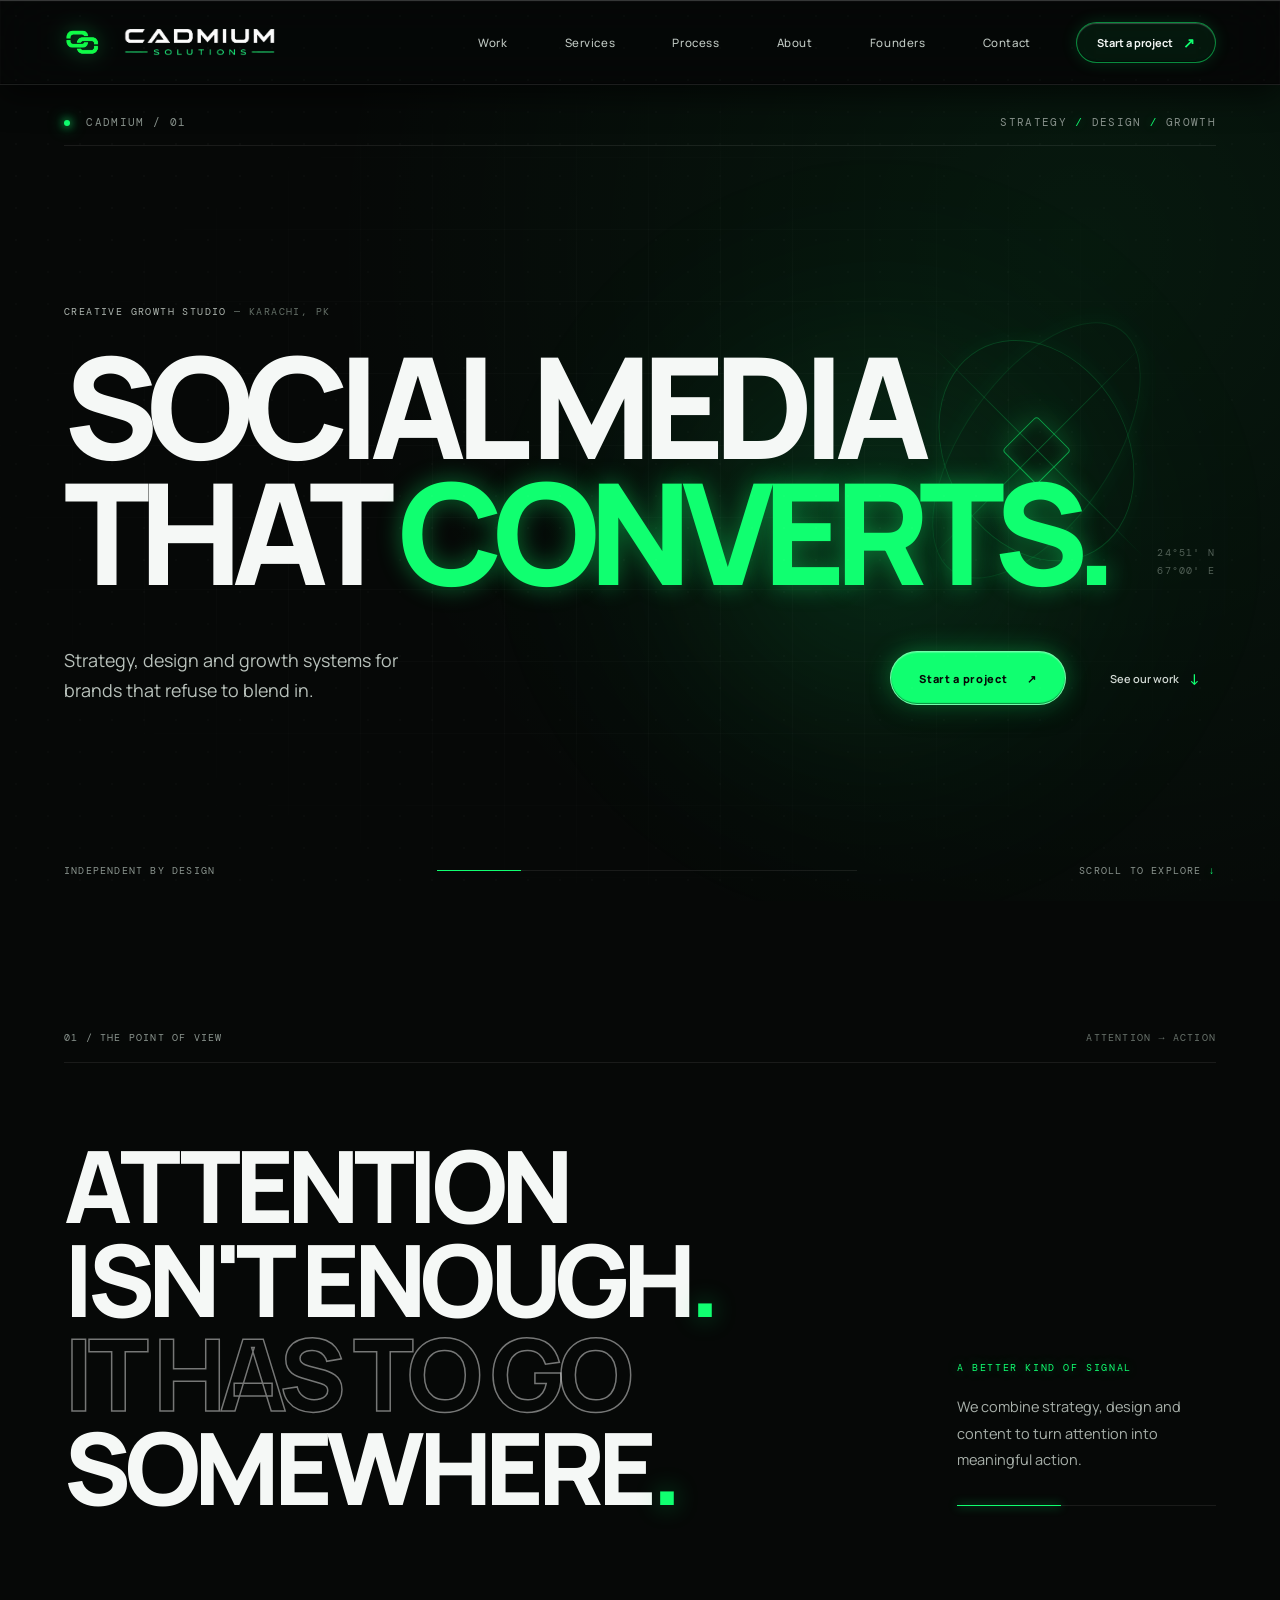
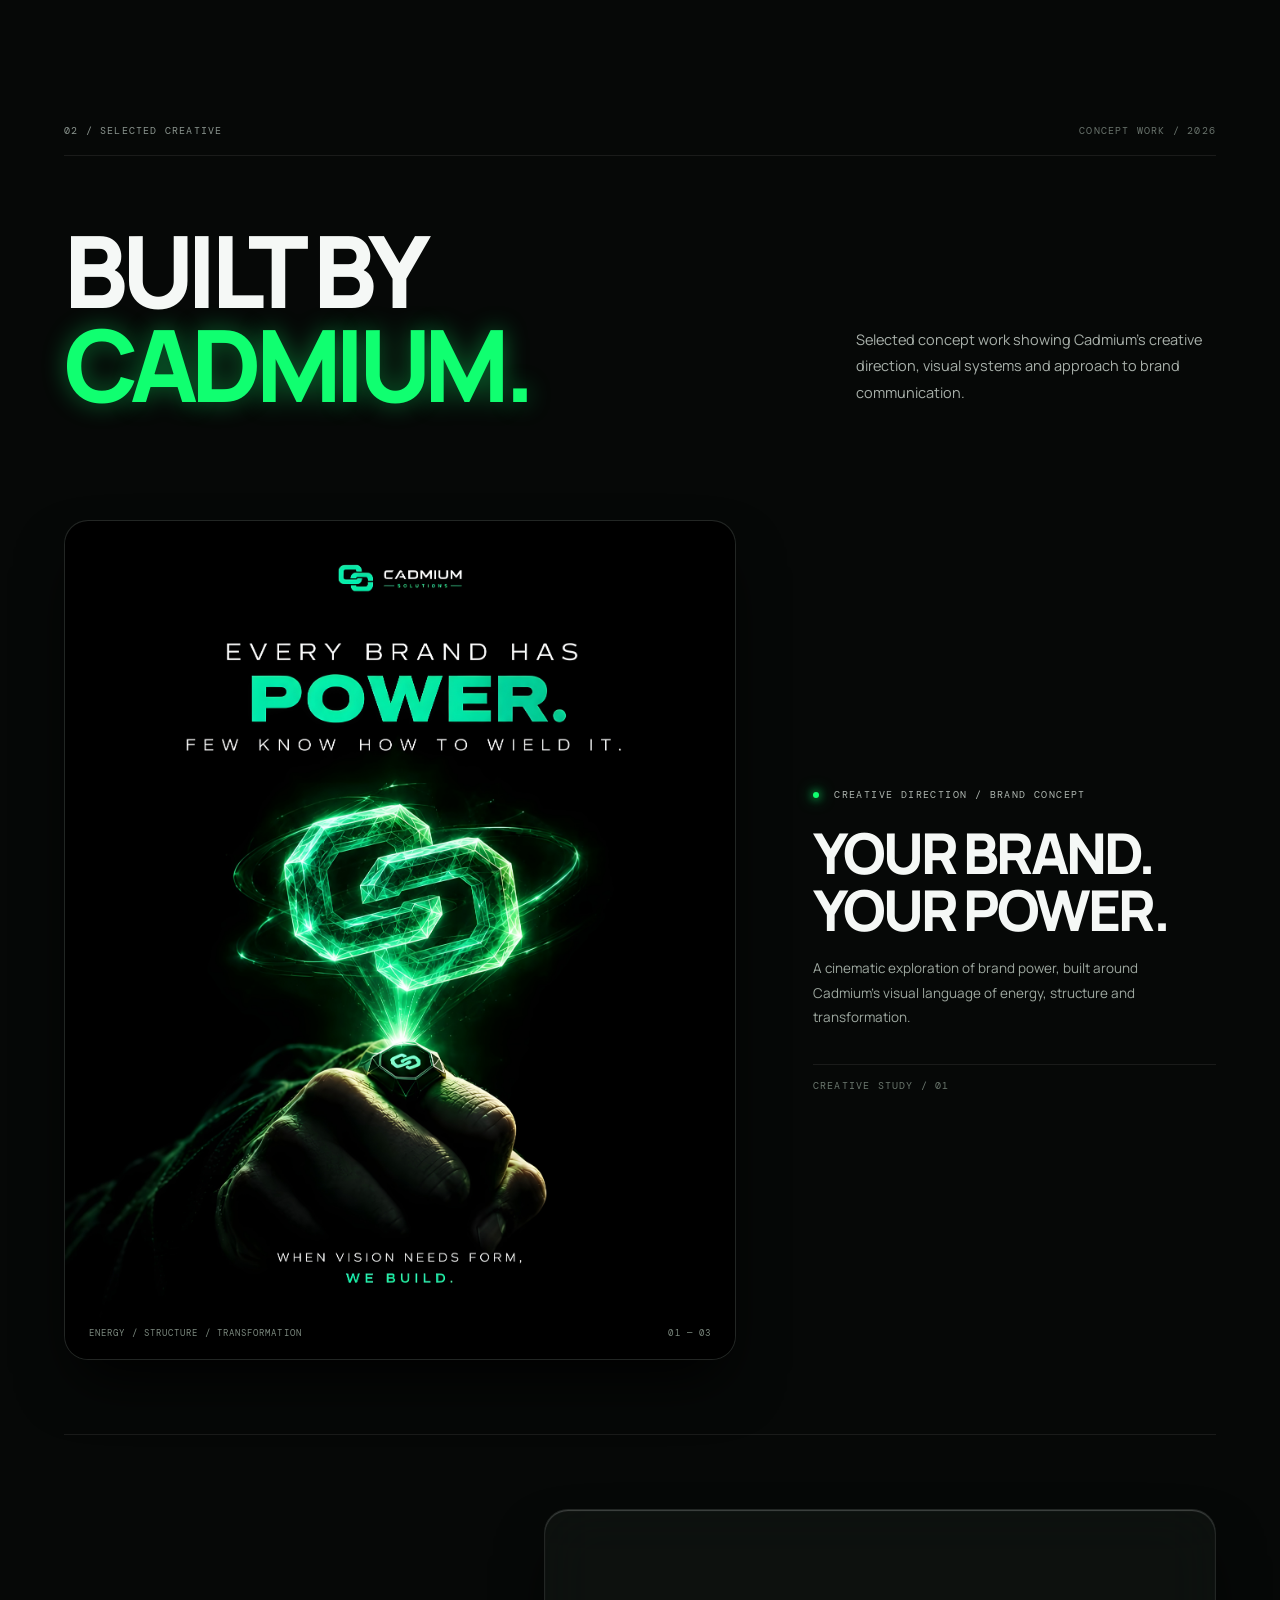
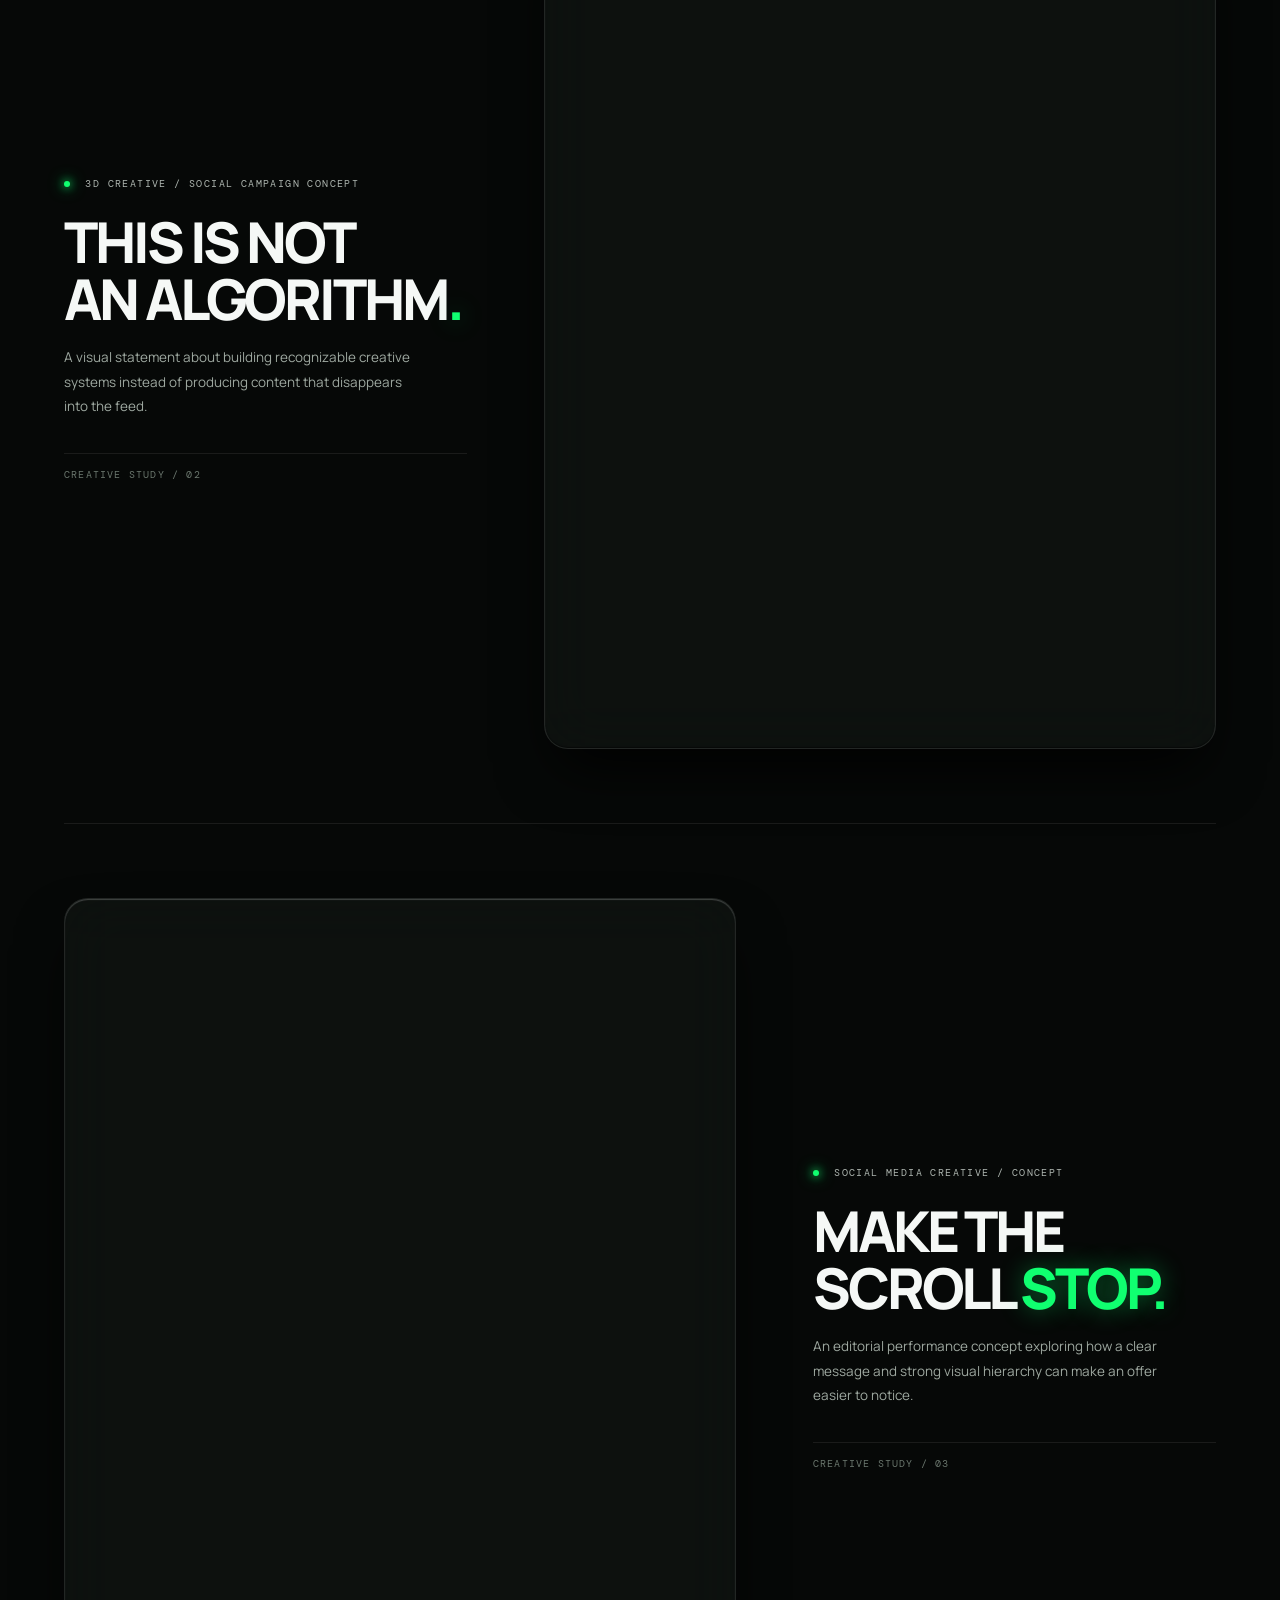
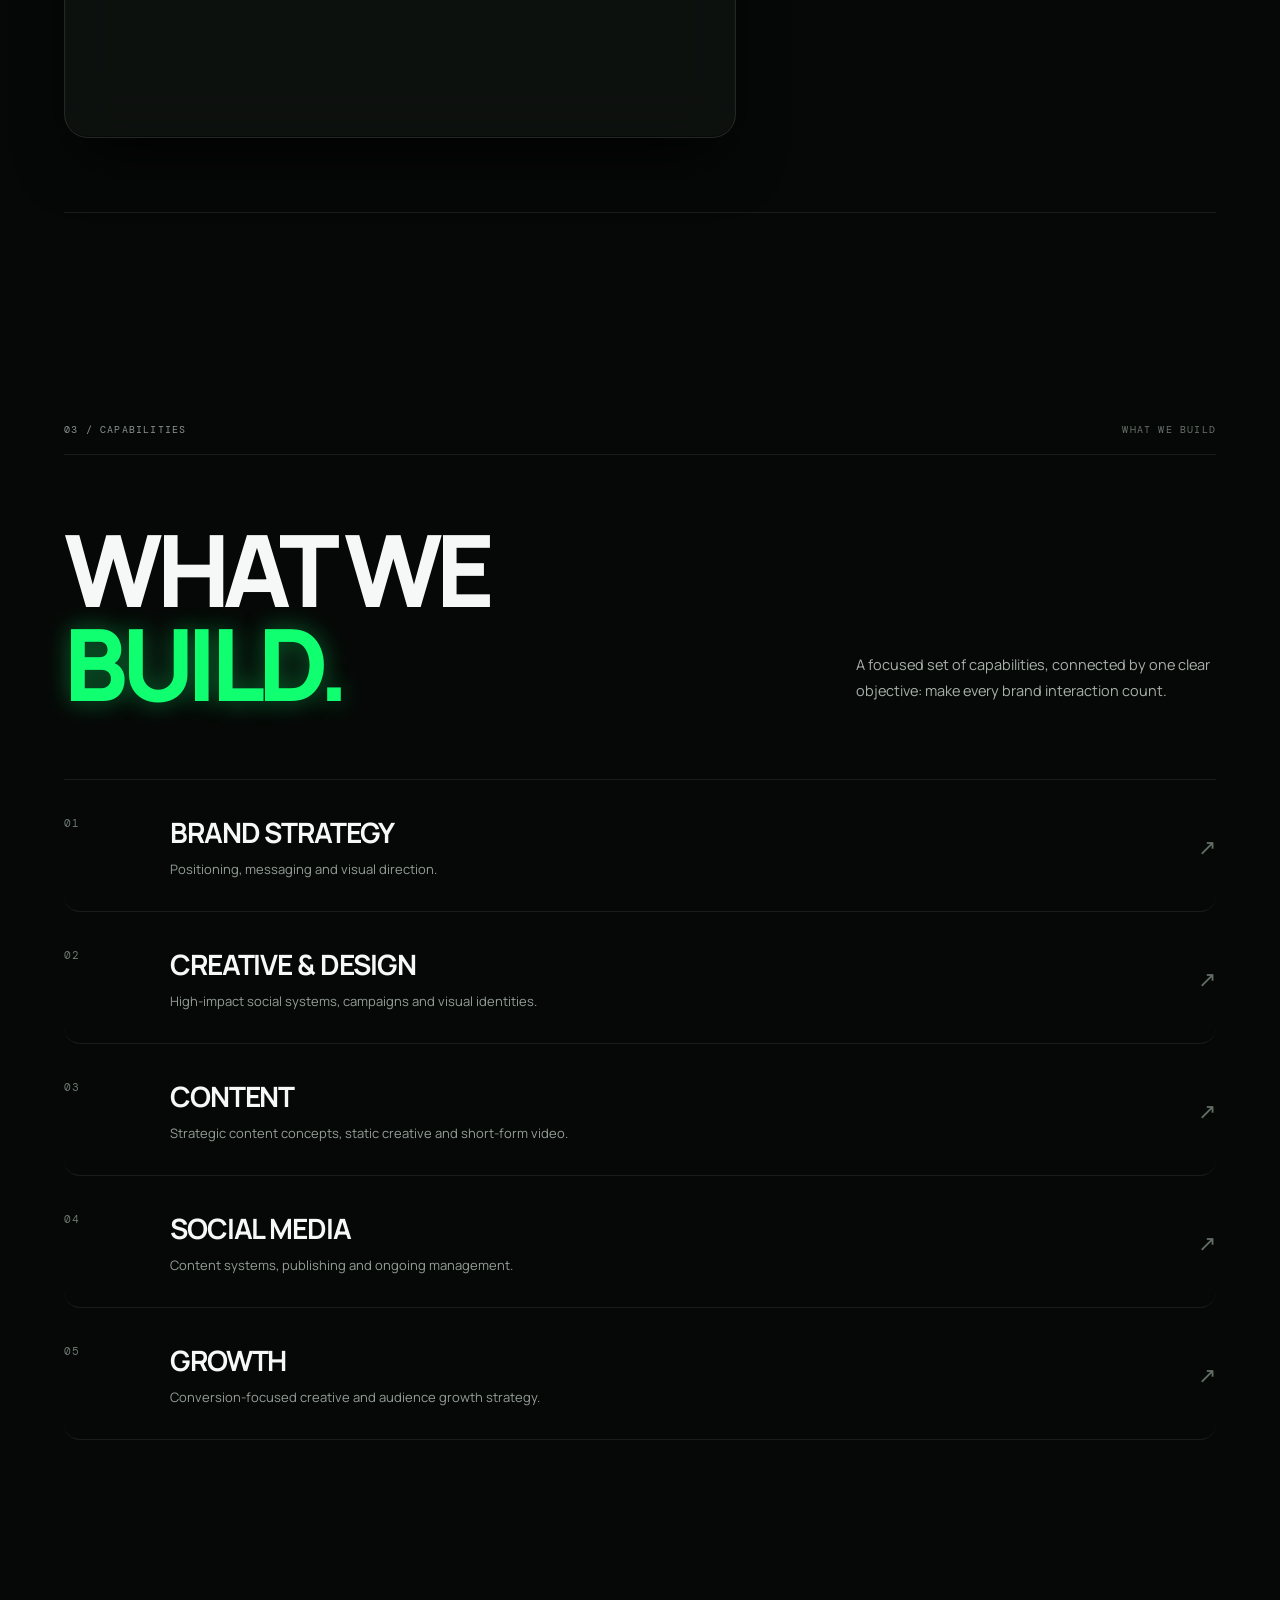
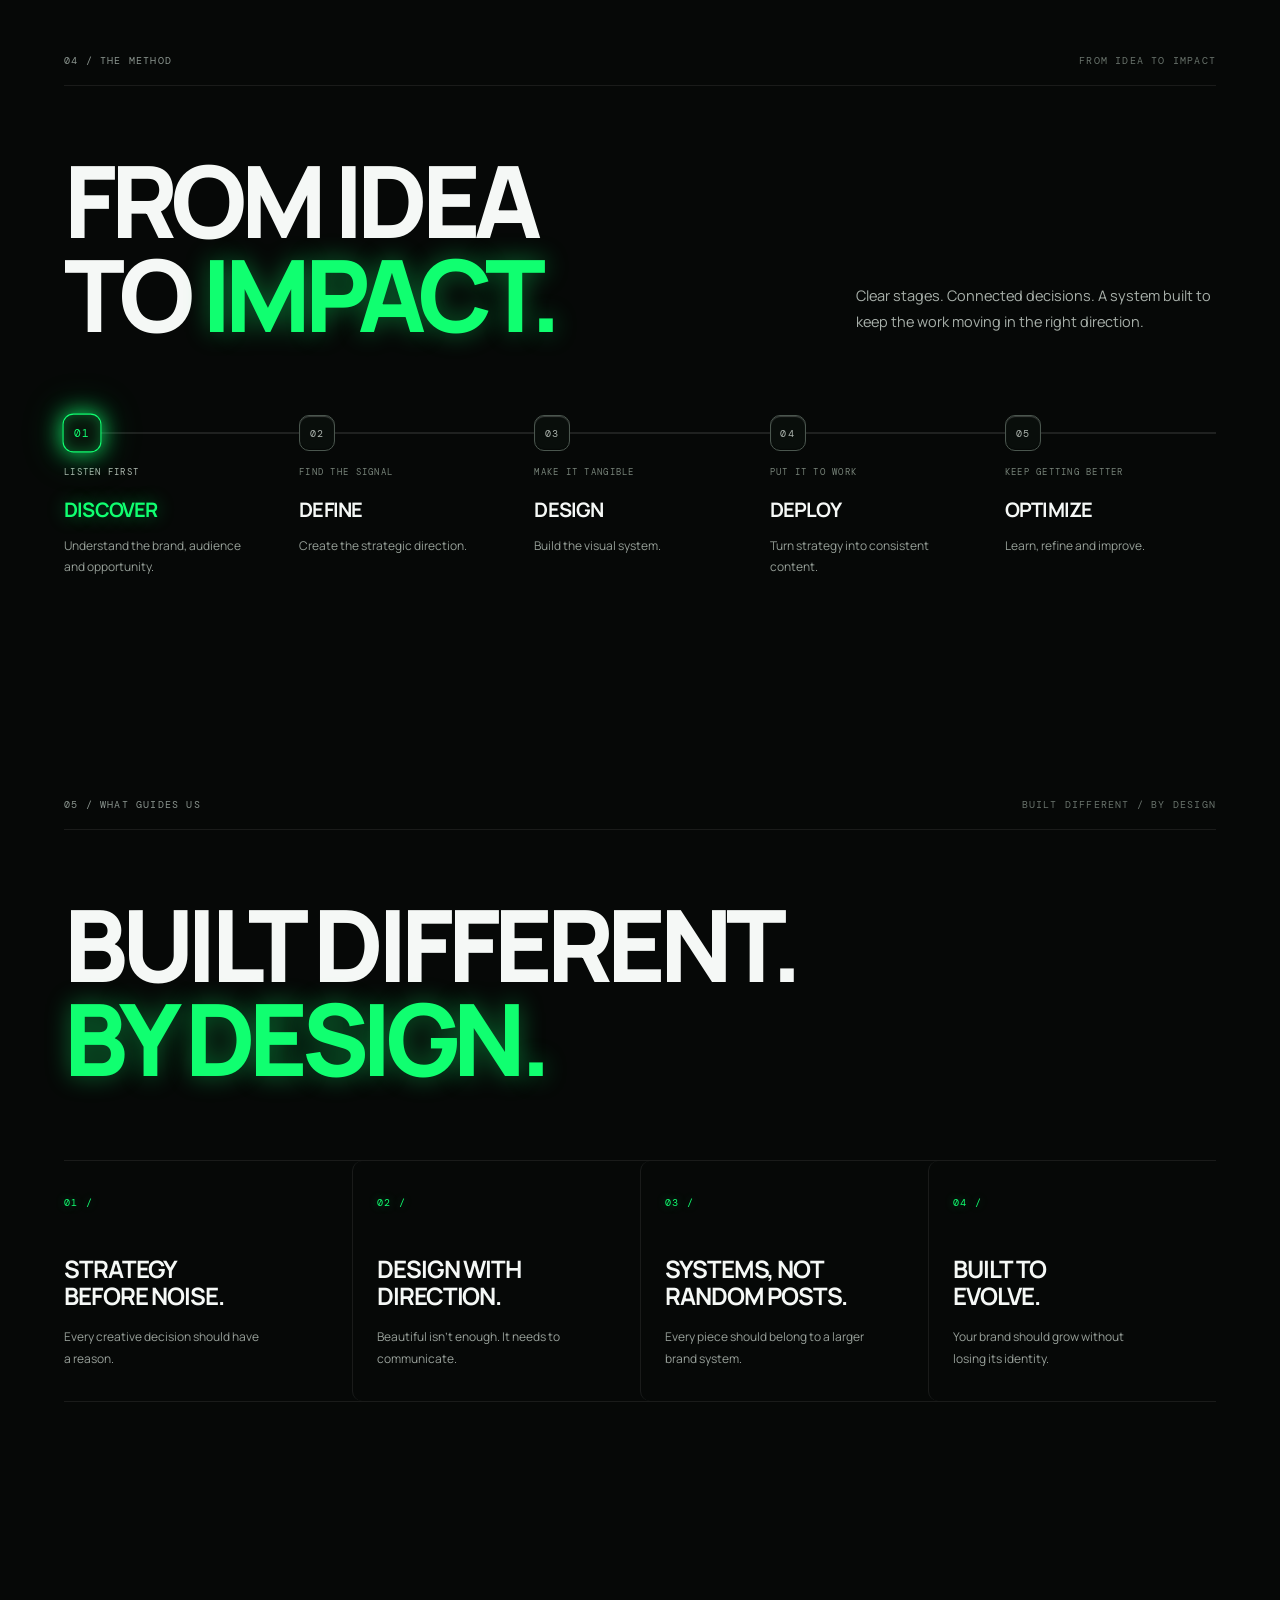
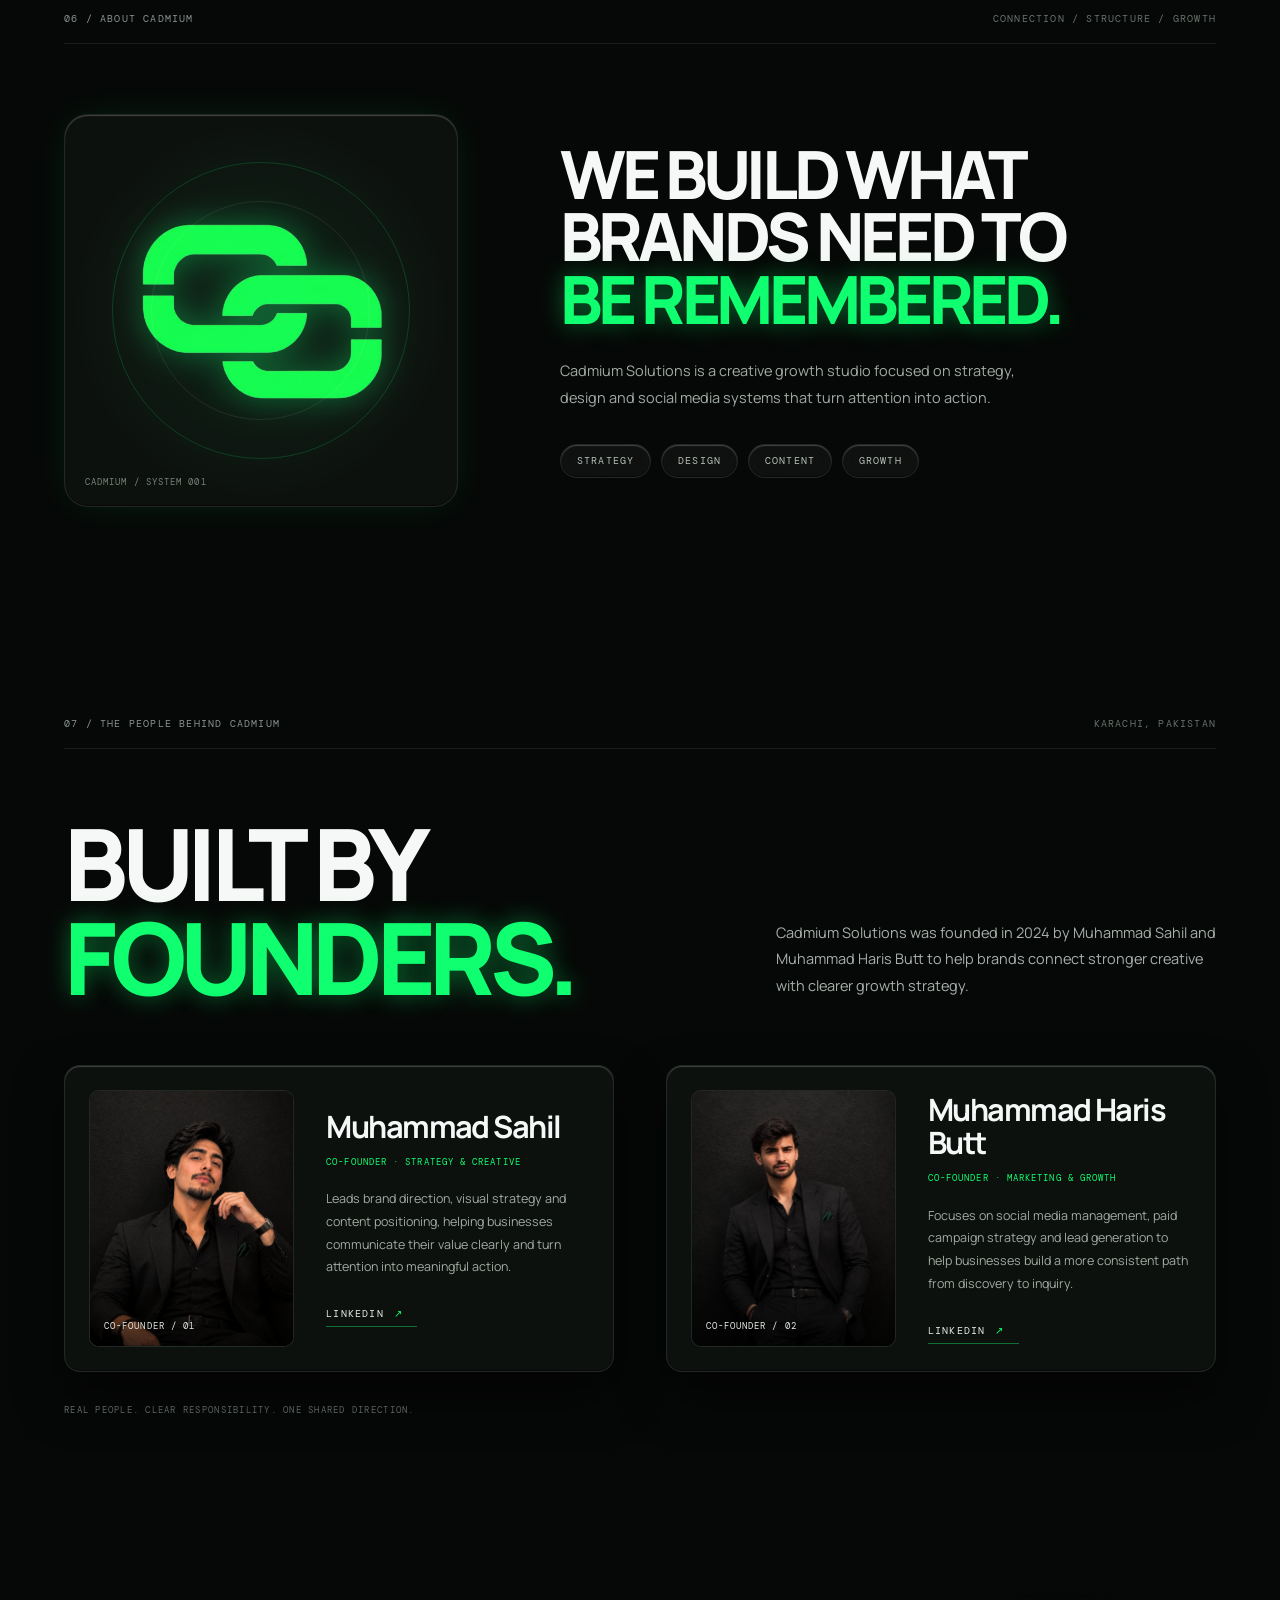
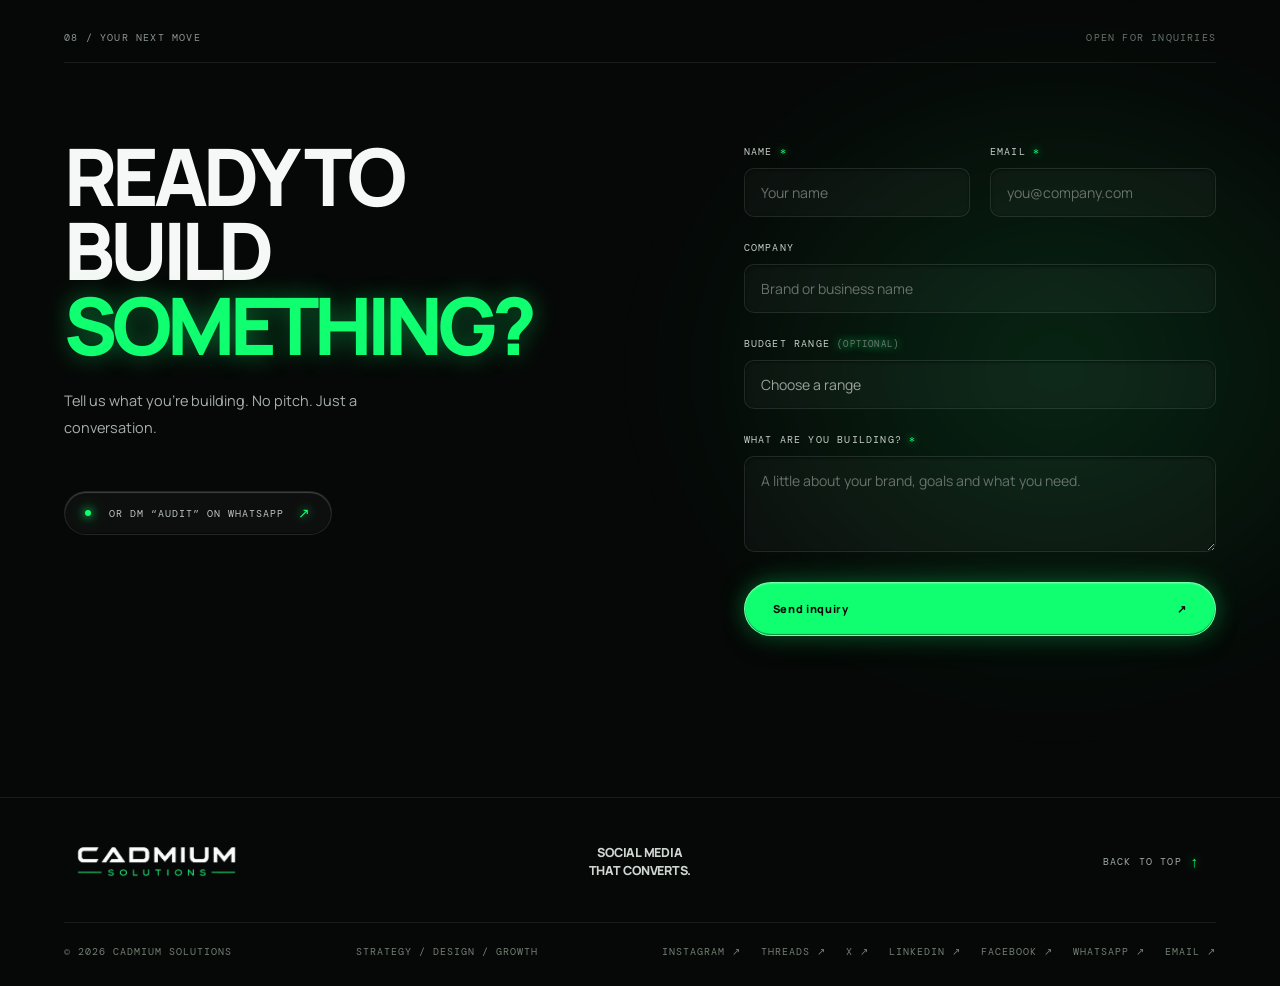
==== commit 7ef9c3c2: "href updated" ====
--- a/index.html
+++ b/index.html
@@ -10,7 +10,7 @@
   <title>Cadmium Solutions | Digital Marketing & Social Media Agency in Karachi</title>
   <meta name="description" content="Cadmium Solutions is a Karachi, Pakistan digital marketing agency founded by Muhammad Sahil and Muhammad Haris Butt. We build brand strategy, social media content and lead-generation systems.">
   <meta name="robots" content="index,follow">
-  <link rel="canonical" href="https://cadmiumsolutions.com/">
+  <link rel="canonical" href="https://www.cadmiumsolutions.com/">
 
   <!-- Open Graph / Meta -->
   <meta property="og:type" content="website">
--- a/styles.css
+++ b/styles.css
@@ -74,14 +74,17 @@
 }
 
 /* Micro-noise film grain for tactile glass refraction */
+/* Hardware-accelerated, zero-lag background pass */
 body::before {
   content: "";
   position: fixed;
   inset: 0;
   pointer-events: none;
   z-index: 9999;
-  opacity: 0.032;
-  background-image: url("data:image/svg+xml,%3Csvg viewBox='0 0 256 256' xmlns='http://www.w3.org/2000/svg'%3E%3Cfilter id='noiseFilter'%3E%3CfeTurbulence type='fractalNoise' baseFrequency='0.85' numOctaves='3' stitchTiles='stitch'/%3E%3C/filter%3E%3Crect width='100%25' height='100%25' filter='url(%23noiseFilter)'/%3E%3C/svg%3E");
+  opacity: 0.02;
+  background-image: radial-gradient(#fff 1px, transparent 1px);
+  background-size: 32px 32px;
+  transform: translateZ(0);
 }
 
 a {
@@ -156,6 +159,7 @@
   position: sticky;
   z-index: 100;
   top: 0;
+  transform: translateZ(0);
   background: rgba(6, 8, 7, 0.72);
   backdrop-filter: blur(28px) saturate(210%);
   -webkit-backdrop-filter: blur(28px) saturate(210%);
@@ -719,6 +723,10 @@
   object-fit: contain;
   object-position: center;
   transition: transform 0.6s var(--ease-out);
+  /* Push image rendering directly to GPU */
+  transform: translate3d(0, 0, 0);
+  backface-visibility: hidden;
+  -webkit-backface-visibility: hidden;
 }
 
 @media (hover: hover) {
@@ -1225,6 +1233,10 @@
   object-fit: cover;
   object-position: center top;
   transition: transform 0.5s var(--ease-out);
+  /* Push avatar decoding to GPU */
+  transform: translate3d(0, 0, 0);
+  backface-visibility: hidden;
+  -webkit-backface-visibility: hidden;
 }
 
 .founder-card:hover .founder-portrait img {
@@ -1566,7 +1578,6 @@
   opacity: 0;
   transform: translateY(22px);
   transition: opacity 0.75s var(--ease-out), transform 0.75s var(--ease-out);
-  will-change: opacity, transform;
 }
 
 .reveal.is-visible {
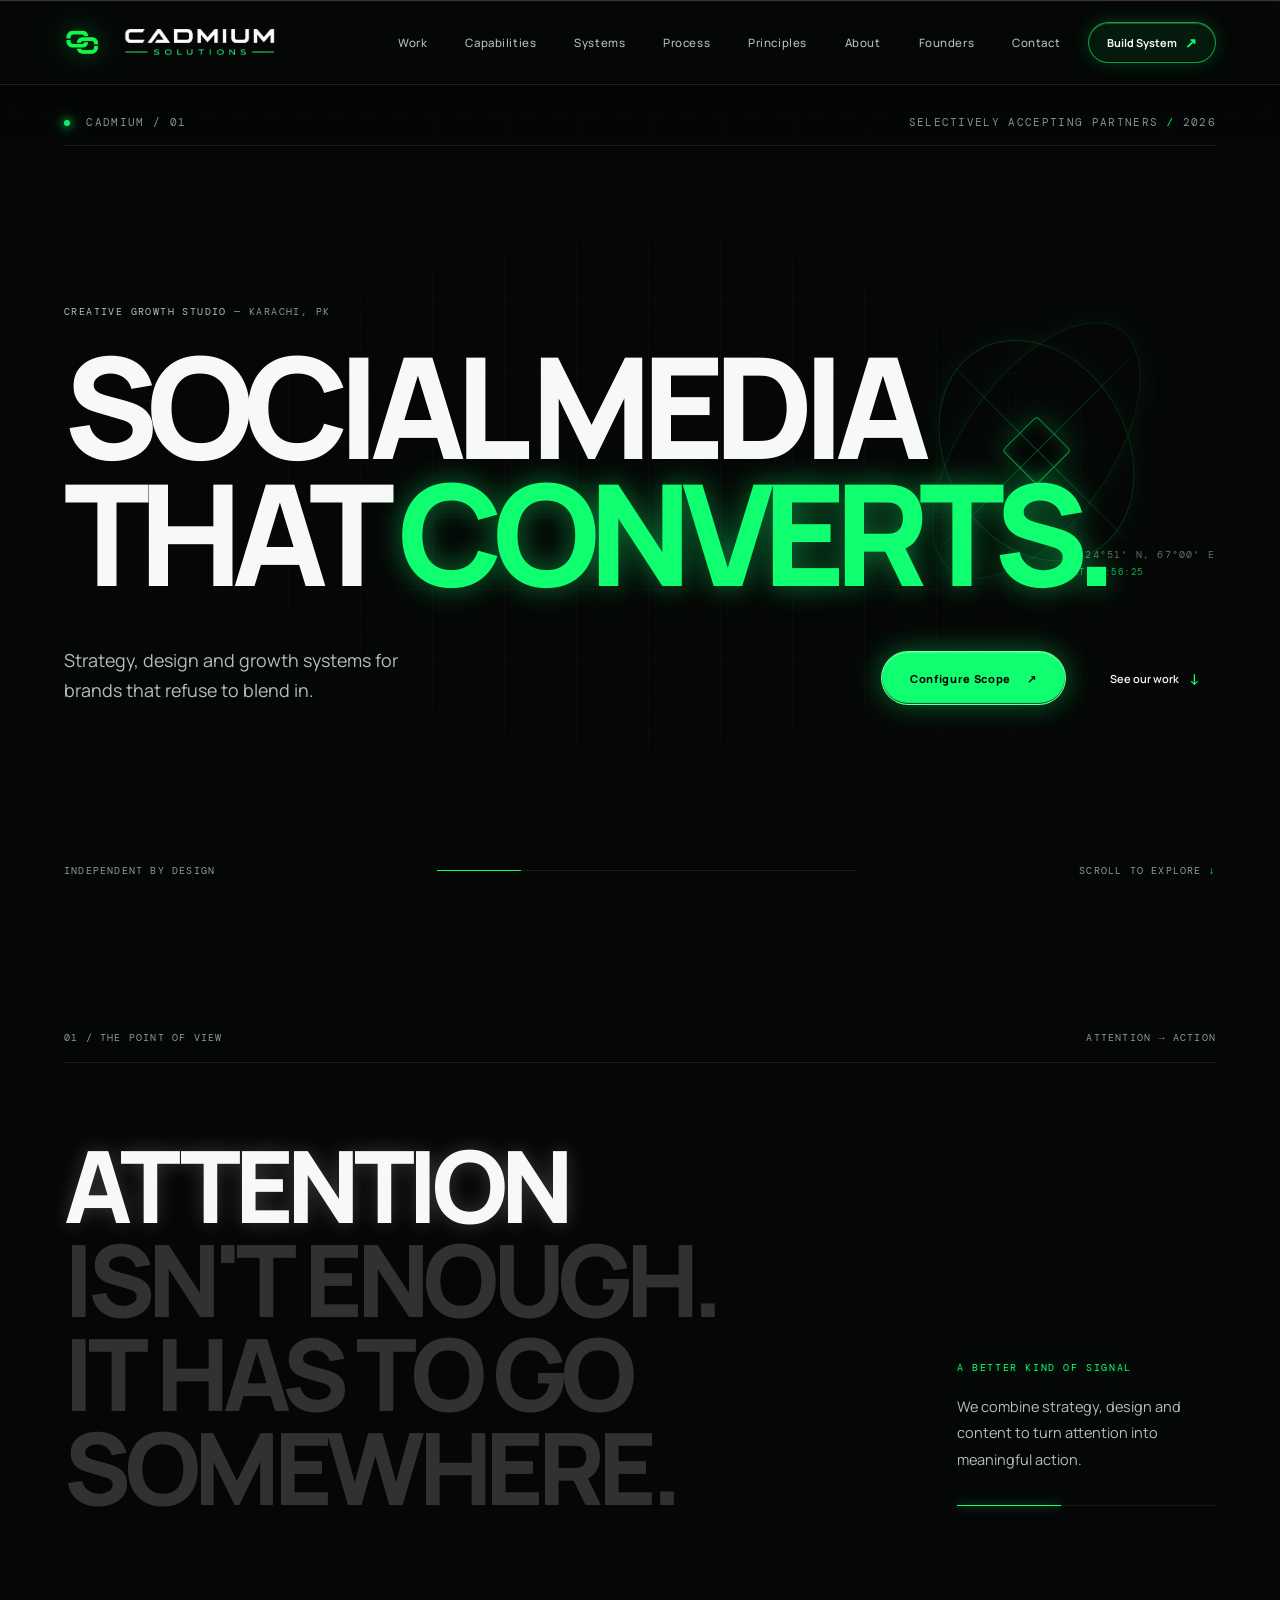
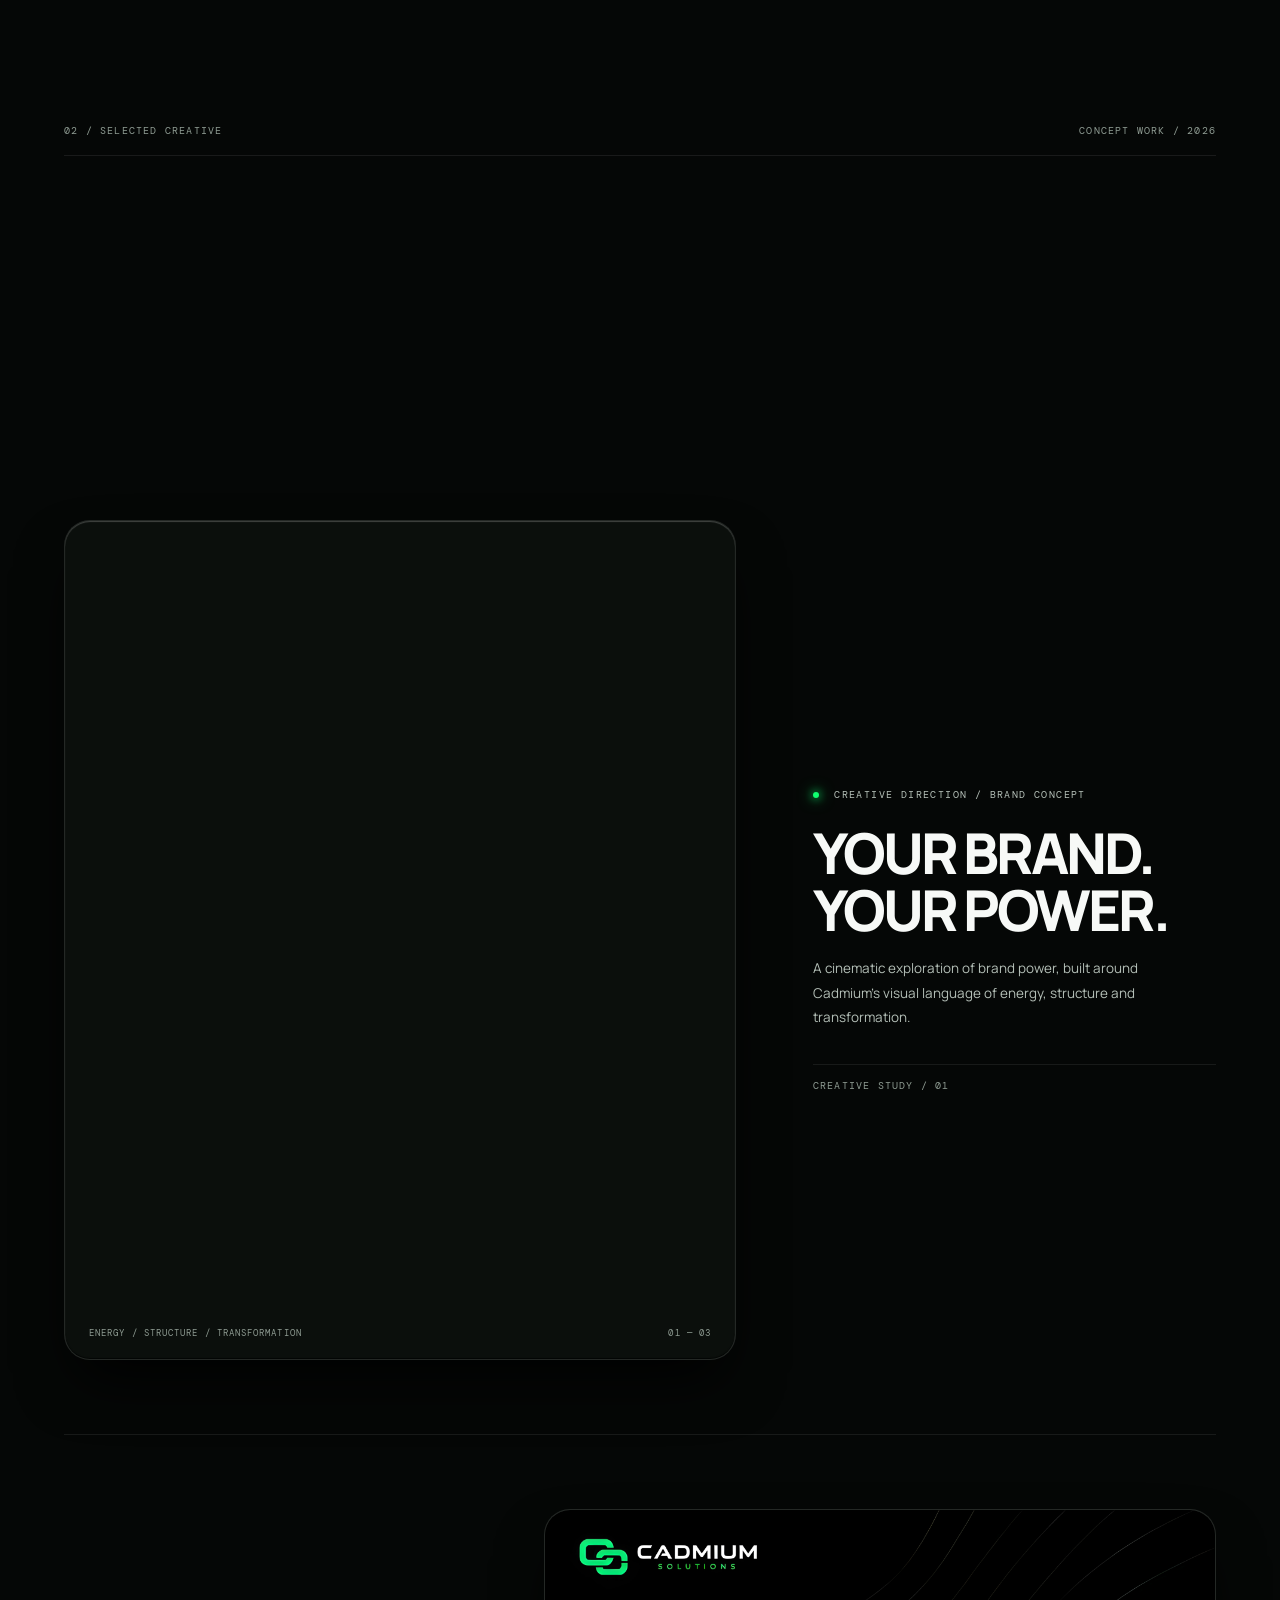
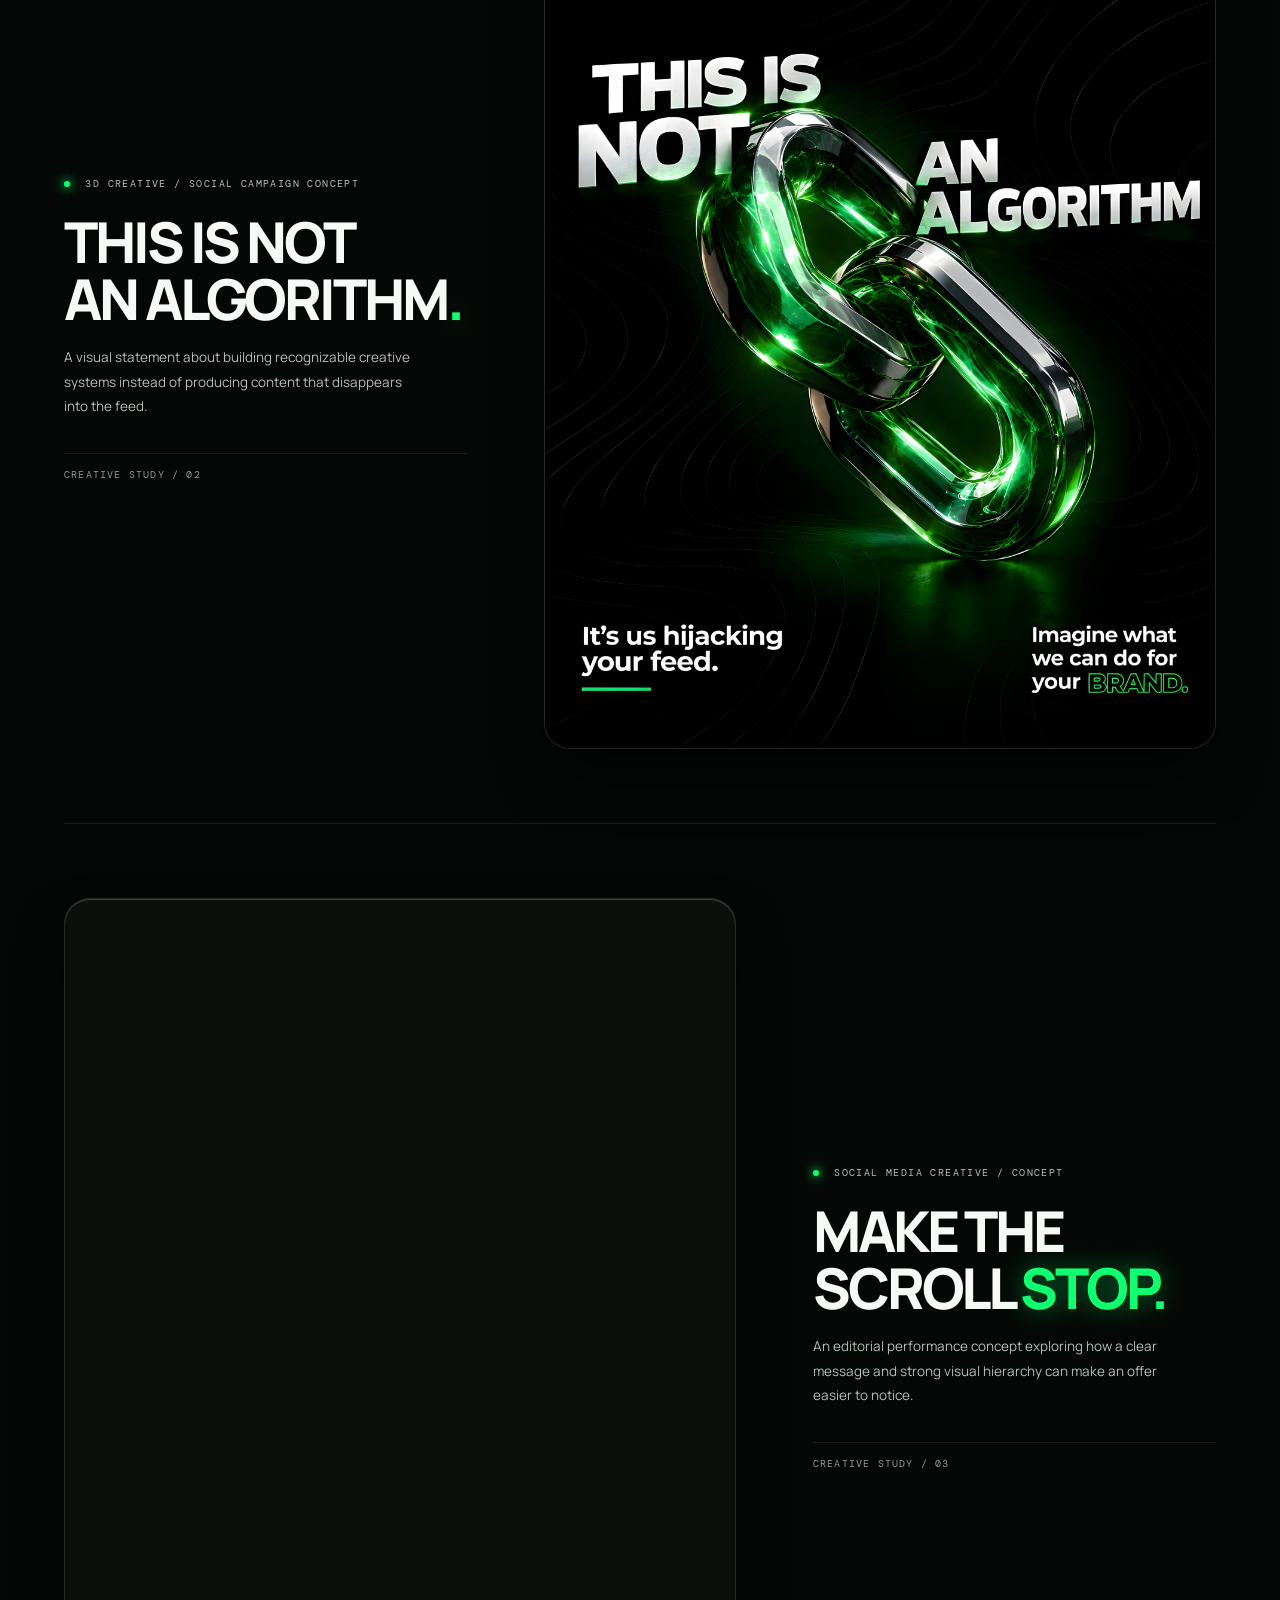
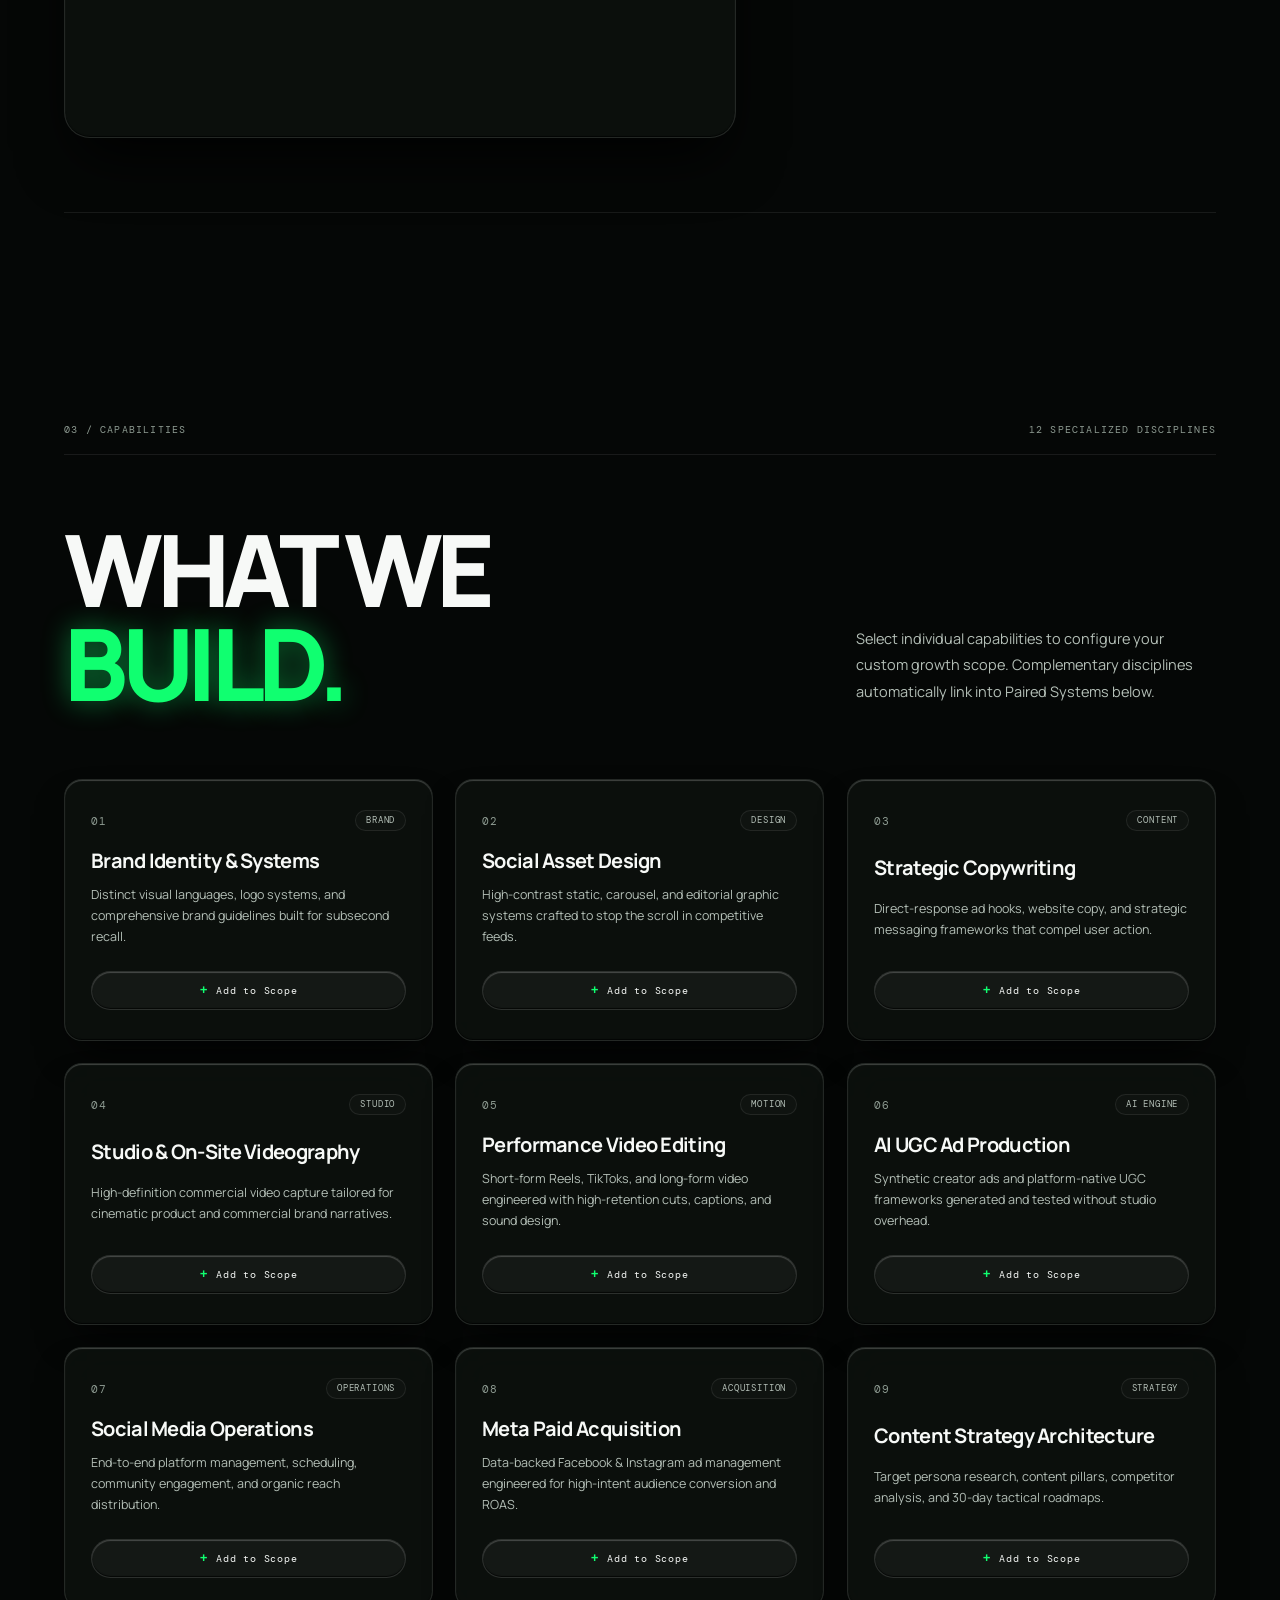
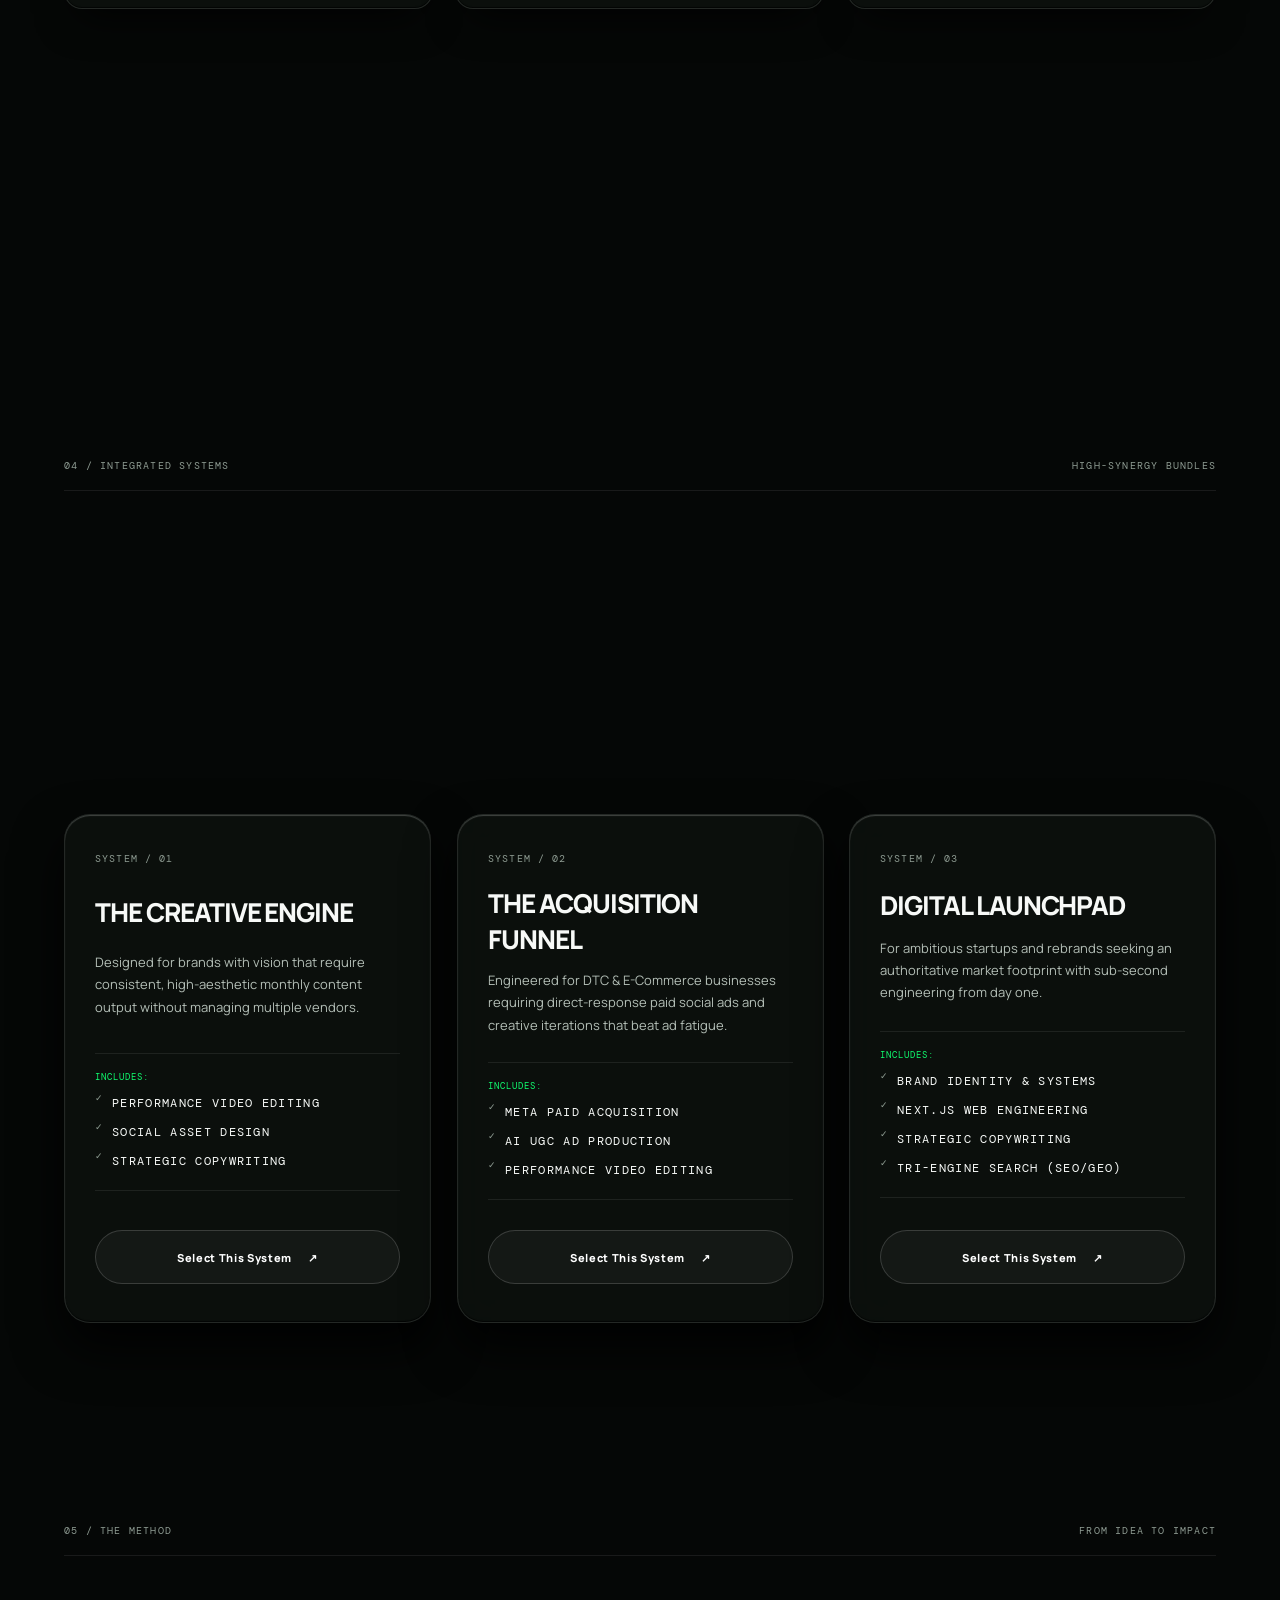
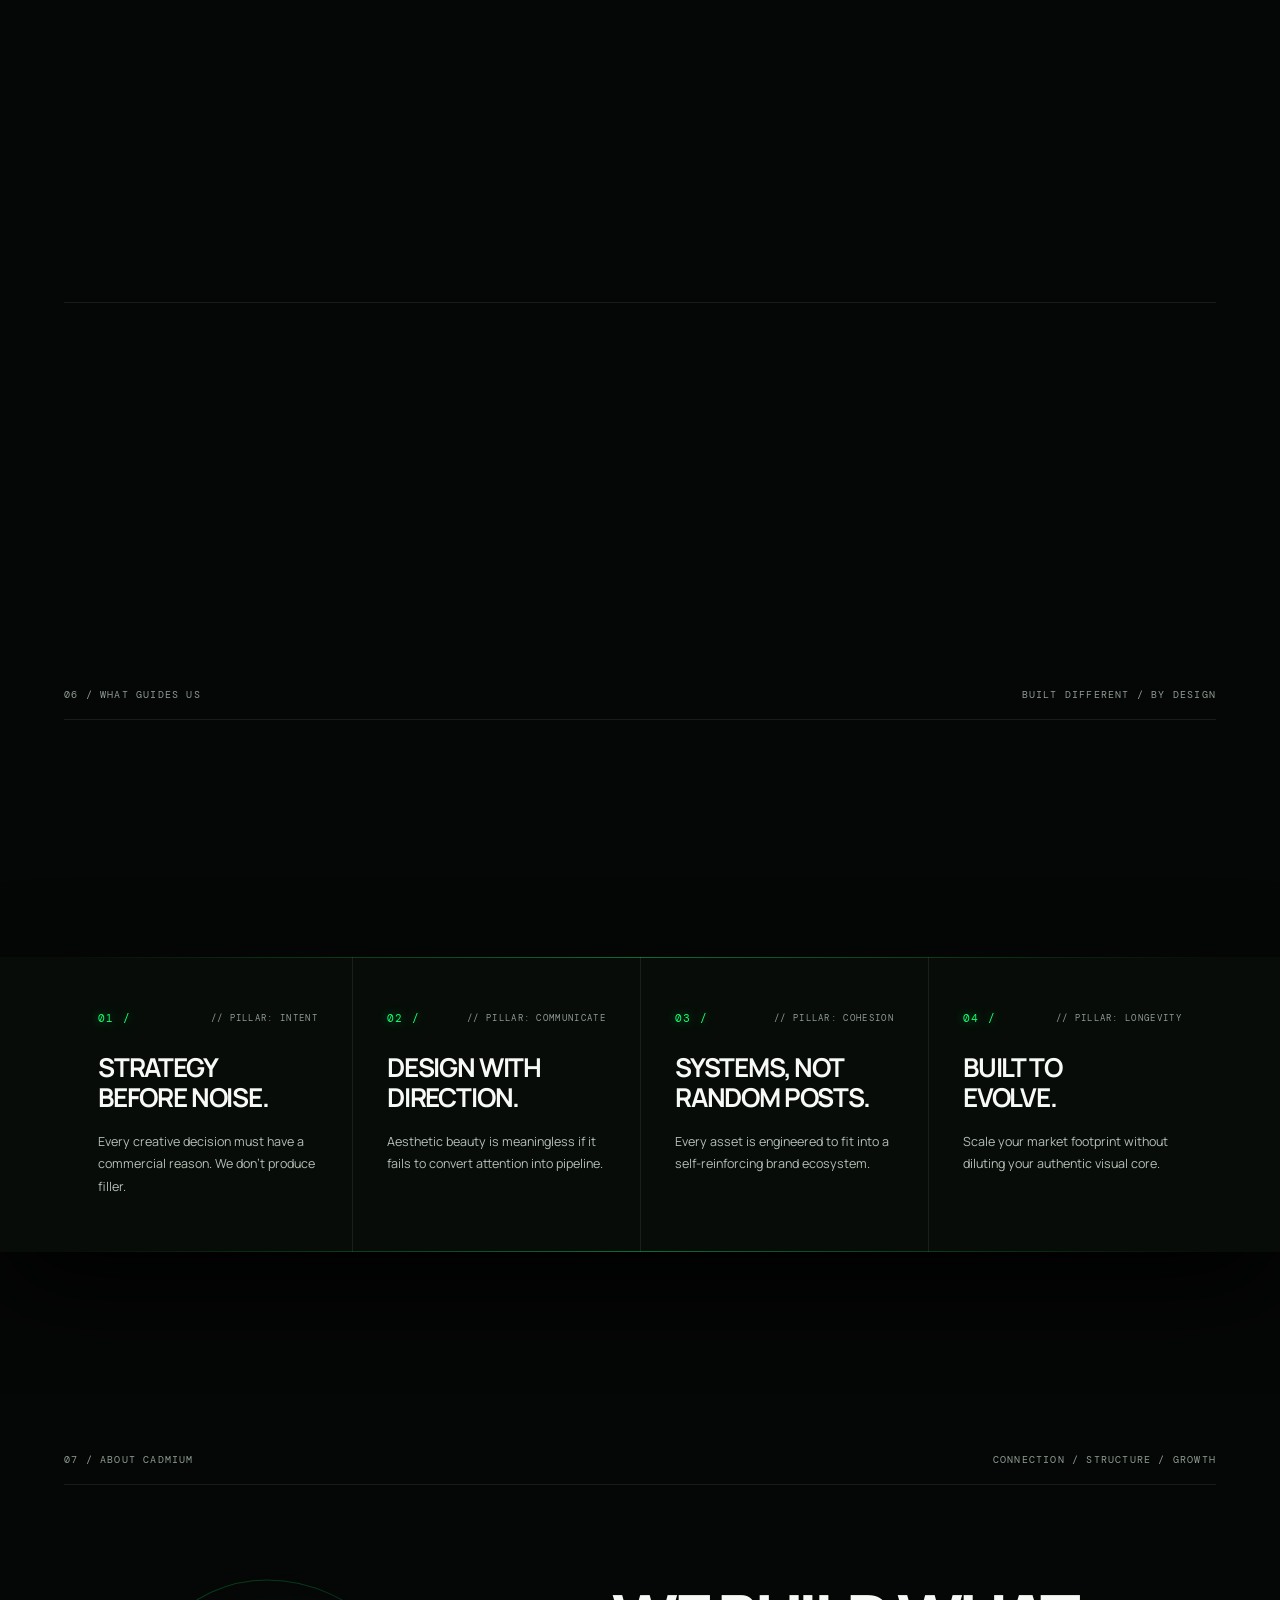
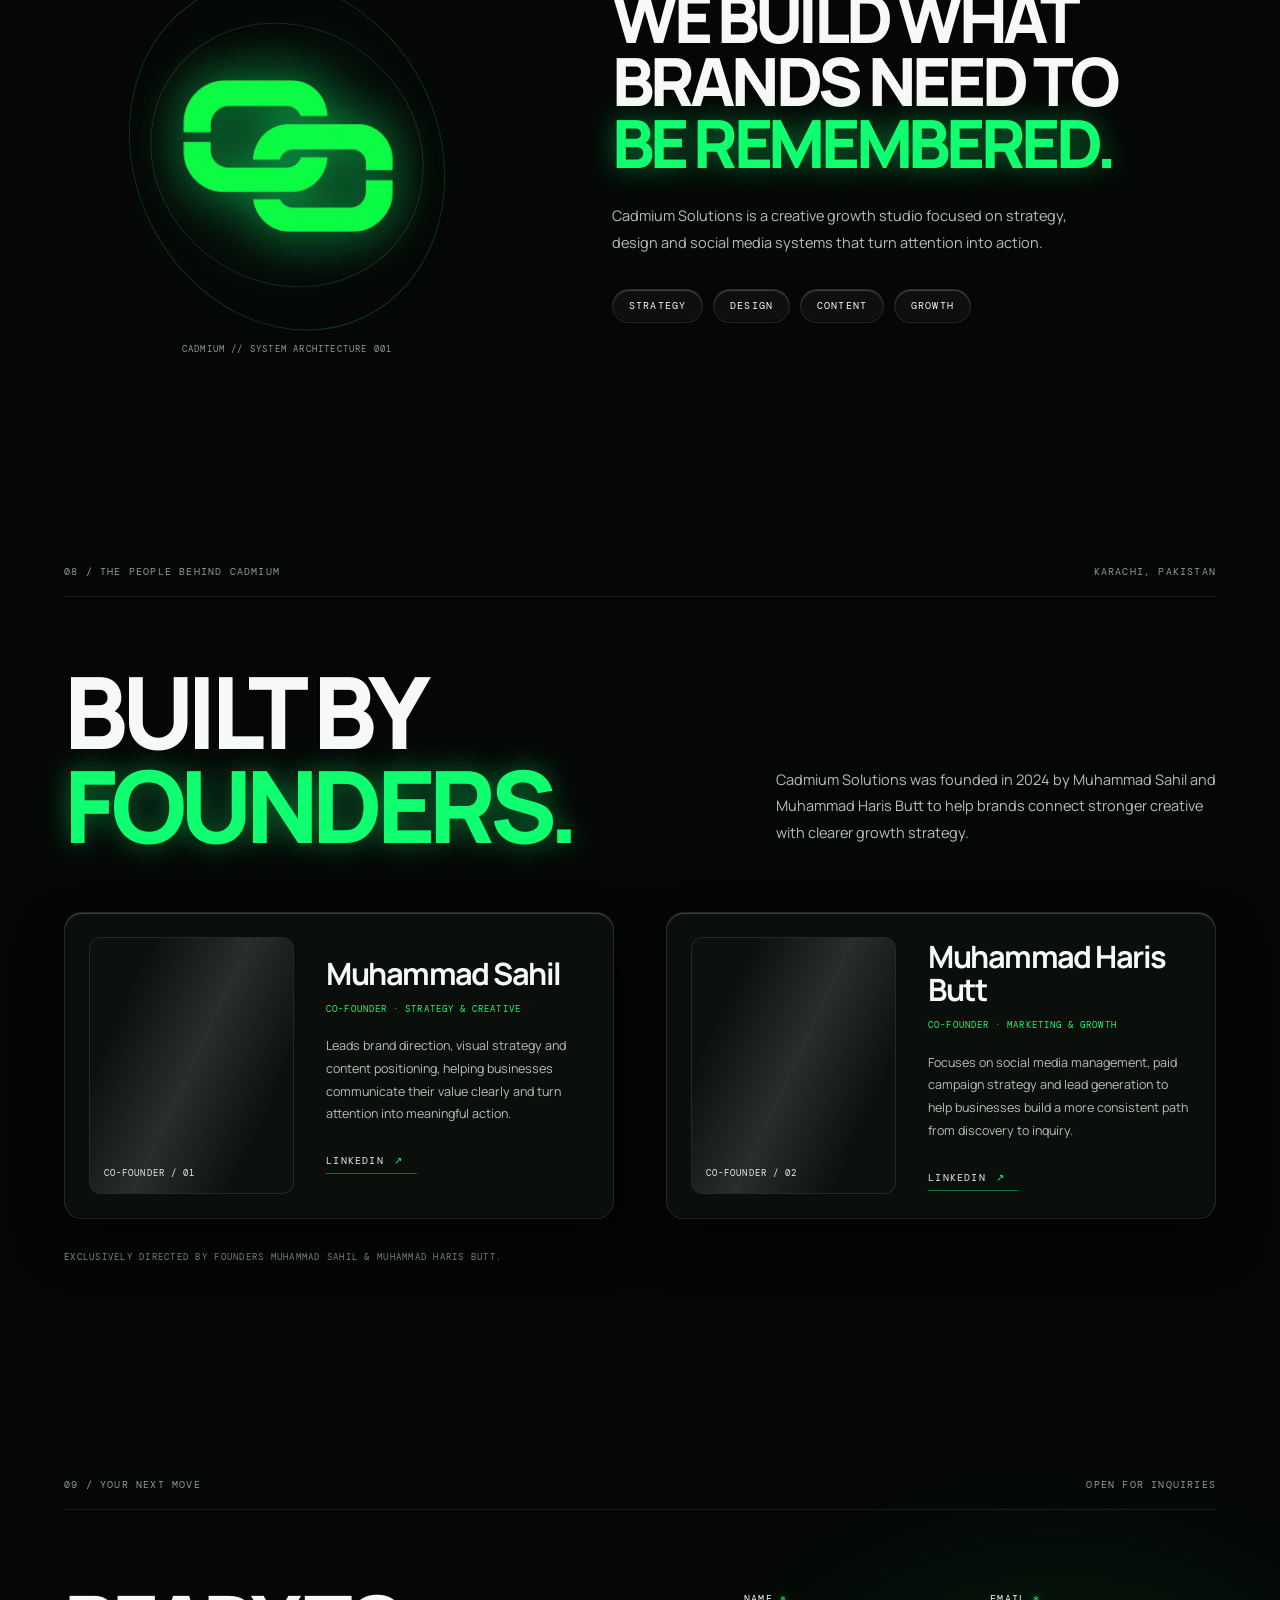
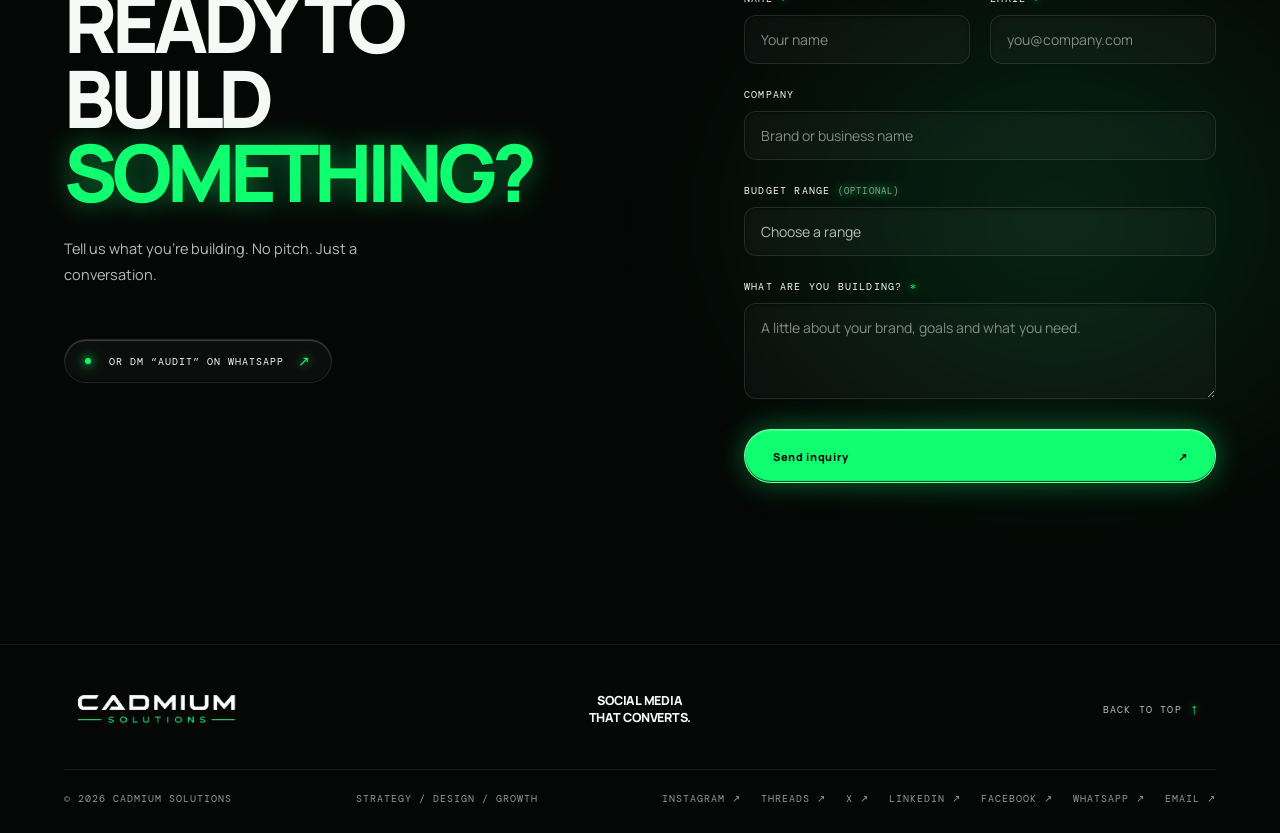
==== commit 44103b6d: "Upgrade site to 2026 Apple O(1) performance, kinetic typography, and liquid refraction physics and s" ====
--- a/index.html
+++ b/index.html
@@ -3,106 +3,167 @@
 <head>
   <meta charset="utf-8">
   <meta name="viewport" content="width=device-width, initial-scale=1">
-  <meta name="theme-color" content="#08090b">
+  <meta name="theme-color" content="#060807">
   <meta name="color-scheme" content="dark">
   <meta name="author" content="Cadmium Solutions">
   <meta name="referrer" content="strict-origin-when-cross-origin">
-  <title>Cadmium Solutions | Digital Marketing & Social Media Agency in Karachi</title>
+
+  <title>Cadmium Solutions | Digital Marketing &amp; Social Media Agency in Karachi</title>
   <meta name="description" content="Cadmium Solutions is a Karachi, Pakistan digital marketing agency founded by Muhammad Sahil and Muhammad Haris Butt. We build brand strategy, social media content and lead-generation systems.">
   <meta name="robots" content="index,follow">
   <link rel="canonical" href="https://www.cadmiumsolutions.com/">
 
-  <!-- Open Graph / Meta -->
+  <!-- Open Graph -->
   <meta property="og:type" content="website">
   <meta property="og:site_name" content="Cadmium Solutions">
-  <meta property="og:title" content="Cadmium Solutions | Digital Marketing & Social Media Agency in Karachi">
+  <meta property="og:title" content="Cadmium Solutions | Digital Marketing &amp; Social Media Agency in Karachi">
   <meta property="og:description" content="Karachi-based digital marketing agency founded by Muhammad Sahil and Muhammad Haris Butt. Strategy, creative, social media and lead-generation systems.">
-  <meta property="og:url" content="https://cadmiumsolutions.com/">
-  <meta property="og:image" content="https://cadmiumsolutions.com/assets/cadmium-social-preview.jpg">
+  <meta property="og:url" content="https://www.cadmiumsolutions.com/">
+  <meta property="og:image" content="https://www.cadmiumsolutions.com/assets/cadmium-social-preview.jpg">
   <meta property="og:image:alt" content="Cadmium Solutions brand identity in black and luminous green">
+
+  <!-- Twitter / X -->
   <meta name="twitter:card" content="summary_large_image">
   <meta name="twitter:title" content="Cadmium Solutions | Digital Marketing Agency in Karachi">
   <meta name="twitter:description" content="Brand strategy, social media content and lead-generation systems from Karachi, Pakistan.">
+
   <link rel="icon" type="image/png" href="assets/cadmium-mark.png">
   <link rel="apple-touch-icon" href="assets/cadmium-mark.jpg">
 
-  <!-- Typography & Performance Preconnects -->
+  <!-- Typography & Performance -->
   <link rel="preconnect" href="https://fonts.googleapis.com">
   <link rel="preconnect" href="https://fonts.gstatic.com" crossorigin>
   <link href="https://fonts.googleapis.com/css2?family=DM+Mono:wght@400;500&family=Manrope:wght@400;500;600;700;800&display=swap" rel="stylesheet">
   <link rel="stylesheet" href="styles.css">
   <script src="script.js" defer></script>
 
-  <!-- Structured data: keep this consistent with visible page content and verified profile URLs. -->
+  <!-- Structured data -->
   <script type="application/ld+json">
-  {
-    "@context": "https://schema.org",
-    "@graph": [
-      {
-        "@type": ["Organization", "ProfessionalService"],
-        "@id": "https://cadmiumsolutions.com/#organization",
-        "name": "Cadmium Solutions",
-        "url": "https://cadmiumsolutions.com/",
-        "logo": {
-          "@type": "ImageObject",
-          "url": "https://cadmiumsolutions.com/assets/cadmium-mark.png"
-        },
-        "image": "https://cadmiumsolutions.com/assets/cadmium-social-preview.jpg",
-        "description": "Cadmium Solutions is a Karachi-based digital marketing agency focused on brand strategy, creative design, social media content and lead generation.",
-        "foundingDate": "2024",
-        "address": {
-          "@type": "PostalAddress",
-          "addressLocality": "Karachi",
-          "addressRegion": "Sindh",
-          "addressCountry": "PK"
-        },
-        "areaServed": [
-          { "@type": "City", "name": "Karachi" },
-          { "@type": "Country", "name": "Pakistan" }
-        ],
-        "founder": [
-          { "@id": "https://cadmiumsolutions.com/#muhammad-sahil" },
-          { "@id": "https://cadmiumsolutions.com/#muhammad-haris-butt" }
-        ],
-        "sameAs": [
-          "https://www.instagram.com/cadmium.solutions/",
-          "https://www.linkedin.com/company/cadmium-solutions-official/",
-          "https://x.com/CadmiumSols",
-          "https://www.threads.net/@cadmium.solutions",
-          "https://www.facebook.com/cadmium.solutions.fb"
-        ]
+{
+  "@context": "https://schema.org",
+  "@graph": [
+    {
+      "@type": "ProfessionalService",
+      "@id": "https://www.cadmiumsolutions.com/#organization",
+      "name": "Cadmium Solutions",
+      "url": "https://www.cadmiumsolutions.com/",
+      "logo": {
+        "@type": "ImageObject",
+        "url": "https://www.cadmiumsolutions.com/assets/cadmium-mark.png"
       },
-      {
-        "@type": "Person",
-        "@id": "https://cadmiumsolutions.com/#muhammad-sahil",
-        "name": "Muhammad Sahil",
-        "jobTitle": "Co-Founder",
-        "worksFor": { "@id": "https://cadmiumsolutions.com/#organization" },
-        "homeLocation": {
+      "image": "https://www.cadmiumsolutions.com/assets/cadmium-social-preview.jpg",
+      "description": "Cadmium Solutions is a Karachi-based creative growth agency founded, owned, and led by Muhammad Sahil and Muhammad Haris Butt.",
+      "foundingDate": "2024",
+      "email": "cadmiumsolutions@gmail.com",
+      "telephone": "+923319233463",
+      "address": {
+        "@type": "PostalAddress",
+        "addressLocality": "Karachi",
+        "addressRegion": "Sindh",
+        "addressCountry": "PK"
+      },
+      "areaServed": [
+        {
           "@type": "City",
           "name": "Karachi"
+        },
+        {
+          "@type": "Country",
+          "name": "Pakistan"
         }
+      ],
+      "founder": [
+        {
+          "@id": "https://www.cadmiumsolutions.com/#muhammad-sahil"
+        },
+        {
+          "@id": "https://www.cadmiumsolutions.com/#muhammad-haris-butt"
+        }
+      ],
+      "contactPoint": {
+        "@type": "ContactPoint",
+        "contactType": "business inquiries",
+        "telephone": "+923319233463",
+        "email": "cadmiumsolutions@gmail.com",
+        "availableLanguage": ["English", "Urdu"]
       },
-      {
-        "@type": "Person",
-        "@id": "https://cadmiumsolutions.com/#muhammad-haris-butt",
-        "name": "Muhammad Haris Butt",
-        "jobTitle": "Co-Founder",
-        "worksFor": { "@id": "https://cadmiumsolutions.com/#organization" },
-        "homeLocation": {
-          "@type": "City",
-          "name": "Karachi"
-        }
-      }
-    ]
-  }
-  </script>
+      "sameAs": [
+        "https://www.linkedin.com/company/cadmium-solutions-official/",
+        "https://www.facebook.com/cadmium.solutions.fb/",
+        "https://www.instagram.com/cadmium.solutions/",
+        "https://www.threads.net/@cadmium.solutions/",
+        "https://x.com/CadmiumSols"
+      ]
+    },
+    {
+      "@type": "Person",
+      "@id": "https://www.cadmiumsolutions.com/#muhammad-sahil",
+      "name": "Muhammad Sahil",
+      "jobTitle": "Co-Founder",
+      "worksFor": {
+        "@id": "https://www.cadmiumsolutions.com/#organization"
+      },
+      "sameAs": [
+        "https://www.linkedin.com/in/muhammad-sahil-b94554281/",
+        "https://www.facebook.com/Sahill110/",
+        "https://www.instagram.com/sahill_110/",
+        "https://www.threads.net/@sahill_110/"
+      ]
+    },
+    {
+      "@type": "Person",
+      "@id": "https://www.cadmiumsolutions.com/#muhammad-haris-butt",
+      "name": "Muhammad Haris Butt",
+      "jobTitle": "Co-Founder",
+      "worksFor": {
+        "@id": "https://www.cadmiumsolutions.com/#organization"
+      },
+      "sameAs": [
+        "https://www.linkedin.com/in/muhammad-haris-butt-0654472b1/",
+        "https://www.facebook.com/haris.butt.539436/",
+        "https://www.instagram.com/harryy._.03/",
+        "https://www.threads.net/@harryy._.03/"
+      ]
+    },
+    {
+      "@type": "WebSite",
+      "@id": "https://www.cadmiumsolutions.com/#website",
+      "url": "https://www.cadmiumsolutions.com/",
+      "name": "Cadmium Solutions",
+      "publisher": {
+        "@id": "https://www.cadmiumsolutions.com/#organization"
+      },
+      "inLanguage": "en"
+    },
+    {
+      "@type": "WebPage",
+      "@id": "https://www.cadmiumsolutions.com/#webpage",
+      "url": "https://www.cadmiumsolutions.com/",
+      "name": "Cadmium Solutions | Digital Marketing &amp; Social Media Agency in Karachi",
+      "isPartOf": {
+        "@id": "https://www.cadmiumsolutions.com/#website"
+      },
+      "about": {
+        "@id": "https://www.cadmiumsolutions.com/#organization"
+      },
+      "inLanguage": "en"
+    }
+  ]
+}
+</script>
 </head>
+
 <body>
+  <!-- 00. LIVING AMBIENT AURORA CANVAS (GPU LAYER PROMOTED) -->
+  <div class="ambient-aurora-canvas" aria-hidden="true">
+    <div class="aurora-orb aurora-orb-top"></div>
+    <div class="aurora-orb aurora-orb-bottom"></div>
+  </div>
+
   <a class="skip-link" href="#main">Skip to content</a>
+
   <div class="site-shell">
-    
-    <!-- STICKY NAVIGATION -->
+    <!-- RESTORED CLEAN STICKY HEADER WITH HAIRLINE PHOTON RAIL -->
     <header class="site-header" id="top">
       <div class="nav-wrap">
         <a class="brand" href="#top" aria-label="Cadmium Solutions home">
@@ -119,54 +180,95 @@
             width="907"
             height="174">
         </a>
-        <button class="menu-toggle" type="button" aria-expanded="false" aria-controls="primary-nav" aria-label="Open navigation menu">
+
+        <button
+          class="menu-toggle"
+          type="button"
+          aria-expanded="false"
+          aria-controls="primary-nav"
+          aria-label="Open navigation menu">
           <span></span><span></span>
         </button>
+
         <nav class="primary-nav" id="primary-nav" aria-label="Primary navigation">
           <a href="#work">Work</a>
-          <a href="#services">Services</a>
+          <a href="#services">Capabilities</a>
+          <a href="#systems">Systems</a>
           <a href="#process">Process</a>
+          <a href="#principles">Principles</a>
           <a href="#about">About</a>
           <a href="#founders">Founders</a>
           <a href="#contact">Contact</a>
-          <a class="nav-cta" href="#contact">Start a project <span aria-hidden="true">↗</span></a>
+          <a class="nav-cta" href="#systems">Build System <span aria-hidden="true">↗</span></a>
         </nav>
       </div>
+
+      <!-- Hairline Scroll Photon Rail -->
+      <div class="header-laser-progress" aria-hidden="true">
+        <span class="header-laser-thumb" id="scroll-photon-rail"></span>
+      </div>
     </header>
 
     <main id="main">
-      <!-- HERO SECTION -->
+      <!-- 01. HERO SECTION -->
       <section class="hero section-pad" aria-labelledby="hero-title">
         <div class="hero-grid" aria-hidden="true"></div>
+
         <div class="hero-topline mono">
           <span><i class="status-dot"></i> CADMIUM / 01</span>
-          <span>STRATEGY <b>/</b> DESIGN <b>/</b> GROWTH</span>
-        </div>
+          <span>SELECTIVELY ACCEPTING PARTNERS <b>/</b> 2026</span>
+        </div>
+
         <div class="hero-content">
           <p class="eyebrow reveal">CREATIVE GROWTH STUDIO <span>— KARACHI, PK</span></p>
-          <h1 class="hero-title reveal" id="hero-title">SOCIAL MEDIA<br>THAT <span class="green-word">CONVERTS.</span></h1>
+
+          <h1 class="hero-title reveal" id="hero-title">
+            SOCIAL MEDIA<br>THAT <span class="green-word">CONVERTS.</span>
+          </h1>
+
           <div class="hero-bottom reveal">
             <p class="hero-copy">Strategy, design and growth systems for brands that refuse to blend in.</p>
+
             <div class="hero-actions">
-              <a class="button button-primary" href="#contact">Start a project <span aria-hidden="true">↗</span></a>
+              <a class="button button-primary magnetic-btn" id="hero-magnetic-btn" href="#systems">
+                <span class="btn-label">Configure Scope</span> <span class="btn-arrow" aria-hidden="true">↗</span>
+              </a>
               <a class="text-link" href="#work">See our work <span aria-hidden="true">↓</span></a>
             </div>
           </div>
         </div>
+
         <div class="hero-mark" aria-hidden="true">
-          <span class="mark-cross cross-a"></span><span class="mark-cross cross-b"></span>
-          <div class="mark-orbit orbit-one"></div><div class="mark-orbit orbit-two"></div>
+          <span class="mark-cross cross-a"></span>
+          <span class="mark-cross cross-b"></span>
+          <div class="mark-orbit orbit-one"></div>
+          <div class="mark-orbit orbit-two"></div>
           <div class="mark-core"></div>
-          <span class="mark-coordinate mono">24°51' N<br>67°00' E</span>
-        </div>
-        <div class="hero-foot mono"><span>INDEPENDENT BY DESIGN</span><span class="hero-line"><i></i></span><span>SCROLL TO EXPLORE <b>↓</b></span></div>
+          <div class="mark-coordinate mono">
+            <span><i class="status-beacon"></i> 24°51' N, 67°00' E</span>
+            <span class="live-clock" id="live-chronometer">PKT --:--:--</span>
+          </div>
+        </div>
+
+        <div class="hero-foot mono">
+          <span>INDEPENDENT BY DESIGN</span>
+          <span class="hero-line"><i></i></span>
+          <span>SCROLL TO EXPLORE <b>↓</b></span>
+        </div>
       </section>
 
-      <!-- PHILOSOPHY SECTION -->
+      <!-- 02. PHILOSOPHY SECTION (KINETIC SCRUB TYPOGRAPHY) -->
       <section class="philosophy section-pad" aria-labelledby="philosophy-title">
-        <div class="section-kicker mono"><span>01 / THE POINT OF VIEW</span><span>ATTENTION → ACTION</span></div>
+        <div class="section-kicker mono">
+          <span>01 / THE POINT OF VIEW</span>
+          <span>ATTENTION → ACTION</span>
+        </div>
+
         <div class="philosophy-main">
-          <h2 class="display-heading reveal" id="philosophy-title">ATTENTION<br>ISN'T ENOUGH<span class="green-word">.</span><br><span class="outline-heading">IT HAS TO GO</span><br> SOMEWHERE<span class="green-word">.</span></h2>
+          <h2 class="display-heading kinetic-scrub-text" id="philosophy-title">
+            ATTENTION ISN'T ENOUGH. IT HAS TO GO SOMEWHERE.
+          </h2>
+
           <div class="philosophy-aside reveal">
             <span class="side-index mono">A BETTER KIND OF SIGNAL</span>
             <p>We combine strategy, design and content to turn attention into meaningful action.</p>
@@ -175,17 +277,22 @@
         </div>
       </section>
 
-      <!-- SELECTED CREATIVE EXHIBITION -->
+      <!-- 03. SELECTED CREATIVE EXHIBITION (RESTORED 3-PIECE PORTRAIT EXHIBIT) -->
       <section class="work-section section-pad" id="work" aria-labelledby="work-title">
-        <div class="section-kicker mono"><span>02 / SELECTED CREATIVE</span><span>CONCEPT WORK / 2026</span></div>
+        <div class="section-kicker mono">
+          <span>02 / SELECTED CREATIVE</span>
+          <span>CONCEPT WORK / 2026</span>
+        </div>
+
         <div class="section-heading-row">
           <h2 class="section-heading reveal" id="work-title">BUILT BY<br><span class="green-word">CADMIUM.</span></h2>
           <p class="section-intro reveal">Selected concept work showing Cadmium’s creative direction, visual systems and approach to brand communication.</p>
         </div>
 
         <!-- CREATIVE 01 -->
-        <article class="creative-feature creative-one reveal">
+        <article class="creative-feature creative-one reveal" data-tilt-card>
           <div class="creative-media media-lantern has-artwork">
+            <div class="specular-glare" aria-hidden="true"></div>
             <img
               class="creative-artwork"
               src="assets/creative-01-lantern.jpg"
@@ -194,8 +301,13 @@
               height="1350"
               loading="lazy"
               decoding="async">
-            <div class="media-bottomline mono"><span>ENERGY / STRUCTURE / TRANSFORMATION</span><span>01 — 03</span></div>
-          </div>
+
+            <div class="media-bottomline mono">
+              <span>ENERGY / STRUCTURE / TRANSFORMATION</span>
+              <span>01 — 03</span>
+            </div>
+          </div>
+
           <div class="creative-copy">
             <p class="eyebrow mono"><span class="green-dot"></span> CREATIVE DIRECTION / BRAND CONCEPT</p>
             <h3>YOUR BRAND.<br>YOUR POWER.</h3>
@@ -205,18 +317,20 @@
         </article>
 
         <!-- CREATIVE 02 -->
-        <article class="creative-feature creative-two reveal">
+        <article class="creative-feature creative-two reveal" data-tilt-card>
           <div class="creative-copy">
             <p class="eyebrow mono"><span class="green-dot"></span> 3D CREATIVE / SOCIAL CAMPAIGN CONCEPT</p>
             <h3>THIS IS NOT<br>AN ALGORITHM<span class="green-word">.</span></h3>
             <p>A visual statement about building recognizable creative systems instead of producing content that disappears into the feed.</p>
             <span class="creative-number mono">CREATIVE STUDY / 02</span>
           </div>
+
           <div class="creative-media media-chain has-artwork">
+            <div class="specular-glare" aria-hidden="true"></div>
             <img
               class="creative-artwork"
               src="assets/creative-02-chain.webp"
-              alt="Cadmium creative concept featuring a large three-dimensional interlocking chain and the statement This Is Not an Algorithm."
+              alt="Cadmium creative concept featuring a large three-dimensional interlocking chain."
               width="1080"
               height="1350"
               loading="lazy"
@@ -225,8 +339,9 @@
         </article>
 
         <!-- CREATIVE 03 -->
-        <article class="creative-feature creative-three reveal">
+        <article class="creative-feature creative-three reveal" data-tilt-card>
           <div class="creative-media media-performance has-artwork">
+            <div class="specular-glare" aria-hidden="true"></div>
             <img
               class="creative-artwork"
               src="assets/creative-03-profile-taps.webp"
@@ -236,6 +351,7 @@
               loading="lazy"
               decoding="async">
           </div>
+
           <div class="creative-copy">
             <p class="eyebrow mono"><span class="green-dot"></span> SOCIAL MEDIA CREATIVE / CONCEPT</p>
             <h3>MAKE THE<br>SCROLL <span class="green-word">STOP.</span></h3>
@@ -245,134 +361,523 @@
         </article>
       </section>
 
-      <!-- SERVICES SECTION -->
+      <!-- 04. CAPABILITIES CONFIGURATOR & DELIVERABLES ENGINE -->
       <section class="services-section section-pad" id="services" aria-labelledby="services-title">
-        <div class="section-kicker mono"><span>03 / CAPABILITIES</span><span>WHAT WE BUILD</span></div>
+        <div class="section-kicker mono">
+          <span>03 / CAPABILITIES</span>
+          <span>12 SPECIALIZED DISCIPLINES</span>
+        </div>
+
         <div class="services-head">
           <h2 class="section-heading reveal" id="services-title">WHAT WE<br><span class="green-word">BUILD.</span></h2>
-          <p class="section-intro reveal">A focused set of capabilities, connected by one clear objective: make every brand interaction count.</p>
-        </div>
-        <div class="service-list">
-          <a class="service-row reveal" href="#contact"><span class="service-num mono">01</span><div class="service-name"><h3>BRAND STRATEGY</h3><p>Positioning, messaging and visual direction.</p></div><span class="service-arrow" aria-hidden="true">↗</span></a>
-          <a class="service-row reveal" href="#contact"><span class="service-num mono">02</span><div class="service-name"><h3>CREATIVE & DESIGN</h3><p>High-impact social systems, campaigns and visual identities.</p></div><span class="service-arrow" aria-hidden="true">↗</span></a>
-          <a class="service-row reveal" href="#contact"><span class="service-num mono">03</span><div class="service-name"><h3>CONTENT</h3><p>Strategic content concepts, static creative and short-form video.</p></div><span class="service-arrow" aria-hidden="true">↗</span></a>
-          <a class="service-row reveal" href="#contact"><span class="service-num mono">04</span><div class="service-name"><h3>SOCIAL MEDIA</h3><p>Content systems, publishing and ongoing management.</p></div><span class="service-arrow" aria-hidden="true">↗</span></a>
-          <a class="service-row reveal" href="#contact"><span class="service-num mono">05</span><div class="service-name"><h3>GROWTH</h3><p>Conversion-focused creative and audience growth strategy.</p></div><span class="service-arrow" aria-hidden="true">↗</span></a>
+          <p class="section-intro reveal">Select individual capabilities to configure your custom growth scope. Complementary disciplines automatically link into Paired Systems below.</p>
+        </div>
+
+        <div class="services-interactive-grid" id="services-grid">
+          <!-- PILLAR 01: BRAND & CREATIVE -->
+          <article class="service-pill-liquid reveal" data-service-id="brand-id">
+            <div class="pill-header">
+              <span class="mono pill-num">01</span>
+              <span class="pill-category mono">BRAND</span>
+            </div>
+            <h3>Brand Identity &amp; Systems</h3>
+            <p>Distinct visual languages, logo systems, and comprehensive brand guidelines built for subsecond recall.</p>
+            <button type="button" class="pill-toggle" aria-pressed="false" data-service-trigger="brand-id">
+              <span class="pill-toggle-icon">+</span> <span class="pill-toggle-text">Add to Scope</span>
+            </button>
+          </article>
+
+          <article class="service-pill-liquid reveal" data-service-id="asset-design">
+            <div class="pill-header">
+              <span class="mono pill-num">02</span>
+              <span class="pill-category mono">DESIGN</span>
+            </div>
+            <h3>Social Asset Design</h3>
+            <p>High-contrast static, carousel, and editorial graphic systems crafted to stop the scroll in competitive feeds.</p>
+            <button type="button" class="pill-toggle" aria-pressed="false" data-service-trigger="asset-design">
+              <span class="pill-toggle-icon">+</span> <span class="pill-toggle-text">Add to Scope</span>
+            </button>
+          </article>
+
+          <article class="service-pill-liquid reveal" data-service-id="copywriting">
+            <div class="pill-header">
+              <span class="mono pill-num">03</span>
+              <span class="pill-category mono">CONTENT</span>
+            </div>
+            <h3>Strategic Copywriting</h3>
+            <p>Direct-response ad hooks, website copy, and strategic messaging frameworks that compel user action.</p>
+            <button type="button" class="pill-toggle" aria-pressed="false" data-service-trigger="copywriting">
+              <span class="pill-toggle-icon">+</span> <span class="pill-toggle-text">Add to Scope</span>
+            </button>
+          </article>
+
+          <!-- PILLAR 02: VIDEO & CONTENT -->
+          <article class="service-pill-liquid reveal" data-service-id="videography">
+            <div class="pill-header">
+              <span class="mono pill-num">04</span>
+              <span class="pill-category mono">STUDIO</span>
+            </div>
+            <h3>Studio &amp; On-Site Videography</h3>
+            <p>High-definition commercial video capture tailored for cinematic product and commercial brand narratives.</p>
+            <button type="button" class="pill-toggle" aria-pressed="false" data-service-trigger="videography">
+              <span class="pill-toggle-icon">+</span> <span class="pill-toggle-text">Add to Scope</span>
+            </button>
+          </article>
+
+          <article class="service-pill-liquid reveal" data-service-id="video-editing">
+            <div class="pill-header">
+              <span class="mono pill-num">05</span>
+              <span class="pill-category mono">MOTION</span>
+            </div>
+            <h3>Performance Video Editing</h3>
+            <p>Short-form Reels, TikToks, and long-form video engineered with high-retention cuts, captions, and sound design.</p>
+            <button type="button" class="pill-toggle" aria-pressed="false" data-service-trigger="video-editing">
+              <span class="pill-toggle-icon">+</span> <span class="pill-toggle-text">Add to Scope</span>
+            </button>
+          </article>
+
+          <article class="service-pill-liquid reveal" data-service-id="ai-ugc">
+            <div class="pill-header">
+              <span class="mono pill-num">06</span>
+              <span class="pill-category mono">AI ENGINE</span>
+            </div>
+            <h3>AI UGC Ad Production</h3>
+            <p>Synthetic creator ads and platform-native UGC frameworks generated and tested without studio overhead.</p>
+            <button type="button" class="pill-toggle" aria-pressed="false" data-service-trigger="ai-ugc">
+              <span class="pill-toggle-icon">+</span> <span class="pill-toggle-text">Add to Scope</span>
+            </button>
+          </article>
+
+          <!-- PILLAR 03: GROWTH & SOCIAL -->
+          <article class="service-pill-liquid reveal" data-service-id="social-ops">
+            <div class="pill-header">
+              <span class="mono pill-num">07</span>
+              <span class="pill-category mono">OPERATIONS</span>
+            </div>
+            <h3>Social Media Operations</h3>
+            <p>End-to-end platform management, scheduling, community engagement, and organic reach distribution.</p>
+            <button type="button" class="pill-toggle" aria-pressed="false" data-service-trigger="social-ops">
+              <span class="pill-toggle-icon">+</span> <span class="pill-toggle-text">Add to Scope</span>
+            </button>
+          </article>
+
+          <article class="service-pill-liquid reveal" data-service-id="meta-ads">
+            <div class="pill-header">
+              <span class="mono pill-num">08</span>
+              <span class="pill-category mono">ACQUISITION</span>
+            </div>
+            <h3>Meta Paid Acquisition</h3>
+            <p>Data-backed Facebook &amp; Instagram ad management engineered for high-intent audience conversion and ROAS.</p>
+            <button type="button" class="pill-toggle" aria-pressed="false" data-service-trigger="meta-ads">
+              <span class="pill-toggle-icon">+</span> <span class="pill-toggle-text">Add to Scope</span>
+            </button>
+          </article>
+
+          <article class="service-pill-liquid reveal" data-service-id="content-strat">
+            <div class="pill-header">
+              <span class="mono pill-num">09</span>
+              <span class="pill-category mono">STRATEGY</span>
+            </div>
+            <h3>Content Strategy Architecture</h3>
+            <p>Target persona research, content pillars, competitor analysis, and 30-day tactical roadmaps.</p>
+            <button type="button" class="pill-toggle" aria-pressed="false" data-service-trigger="content-strat">
+              <span class="pill-toggle-icon">+</span> <span class="pill-toggle-text">Add to Scope</span>
+            </button>
+          </article>
+
+          <!-- PILLAR 04: PLATFORMS & COMMERCE -->
+          <article class="service-pill-liquid reveal" data-service-id="web-eng">
+            <div class="pill-header">
+              <span class="mono pill-num">10</span>
+              <span class="pill-category mono">PLATFORMS</span>
+            </div>
+            <h3>Next.js Web Engineering</h3>
+            <p>Sub-second, custom-coded web architectures that load in micro-seconds and turn visitors into pipeline.</p>
+            <button type="button" class="pill-toggle" aria-pressed="false" data-service-trigger="web-eng">
+              <span class="pill-toggle-icon">+</span> <span class="pill-toggle-text">Add to Scope</span>
+            </button>
+          </article>
+
+          <article class="service-pill-liquid reveal" data-service-id="ecom-stores">
+            <div class="pill-header">
+              <span class="mono pill-num">11</span>
+              <span class="pill-category mono">COMMERCE</span>
+            </div>
+            <h3>E-Commerce Storefronts</h3>
+            <p>High-converting Shopify and headless commerce platforms built for 1-click purchases and frictionless UX.</p>
+            <button type="button" class="pill-toggle" aria-pressed="false" data-service-trigger="ecom-stores">
+              <span class="pill-toggle-icon">+</span> <span class="pill-toggle-text">Add to Scope</span>
+            </button>
+          </article>
+
+          <article class="service-pill-liquid reveal" data-service-id="seo-geo">
+            <div class="pill-header">
+              <span class="mono pill-num">12</span>
+              <span class="pill-category mono">SEARCH</span>
+            </div>
+            <h3>Tri-Engine Search (SEO / AEO / GEO)</h3>
+            <p>Technical site auditing, voice search capture, and LLM citation optimization (ChatGPT &amp; Perplexity AI).</p>
+            <button type="button" class="pill-toggle" aria-pressed="false" data-service-trigger="seo-geo">
+              <span class="pill-toggle-icon">+</span> <span class="pill-toggle-text">Add to Scope</span>
+            </button>
+          </article>
         </div>
       </section>
 
-      <!-- PROCESS / THE METHOD (GLOWING TIMELINE) -->
+      <!-- 05. PAIRED SYSTEMS (HIGH-SYNERGY BUNDLES) -->
+      <section class="systems-section section-pad" id="systems" aria-labelledby="systems-title">
+        <div class="section-kicker mono">
+          <span>04 / INTEGRATED SYSTEMS</span>
+          <span>HIGH-SYNERGY BUNDLES</span>
+        </div>
+
+        <div class="services-head">
+          <h2 class="section-heading reveal" id="systems-title">PAIRED<br><span class="green-word">SYSTEMS.</span></h2>
+          <p class="section-intro reveal">Disciplines that multiply each other's return. Selecting a system auto-selects its components above. Selecting matching components highlights the system here.</p>
+        </div>
+
+        <div class="systems-grid">
+          <!-- BUNDLE 1: THE CREATIVE ENGINE -->
+          <article class="system-card-liquid reveal" id="bundle-creative-engine" data-bundle="creative-engine" data-bundle-services="video-editing,asset-design,copywriting">
+            <div class="bundle-badge mono">
+              <span>SYSTEM / 01</span>
+              <span class="match-indicator">BUNDLE MATCHED</span>
+            </div>
+            <h3 class="bundle-title">THE CREATIVE ENGINE</h3>
+            <p class="bundle-desc">Designed for brands with vision that require consistent, high-aesthetic monthly content output without managing multiple vendors.</p>
+            <div class="bundle-includes mono">
+              <span>INCLUDES:</span>
+              <ul>
+                <li data-bundle-item="video-editing"><span class="check-icon">✓</span> Performance Video Editing</li>
+                <li data-bundle-item="asset-design"><span class="check-icon">✓</span> Social Asset Design</li>
+                <li data-bundle-item="copywriting"><span class="check-icon">✓</span> Strategic Copywriting</li>
+              </ul>
+            </div>
+            <button type="button" class="button bundle-cta" data-bundle-trigger="creative-engine">
+              Select This System <span aria-hidden="true">↗</span>
+            </button>
+          </article>
+
+          <!-- BUNDLE 2: THE PERFORMANCE FUNNEL -->
+          <article class="system-card-liquid reveal" id="bundle-performance-funnel" data-bundle="performance-funnel" data-bundle-services="meta-ads,ai-ugc,video-editing">
+            <div class="bundle-badge mono">
+              <span>SYSTEM / 02</span>
+              <span class="match-indicator">BUNDLE MATCHED</span>
+            </div>
+            <h3 class="bundle-title">THE ACQUISITION FUNNEL</h3>
+            <p class="bundle-desc">Engineered for DTC &amp; E-Commerce businesses requiring direct-response paid social ads and creative iterations that beat ad fatigue.</p>
+            <div class="bundle-includes mono">
+              <span>INCLUDES:</span>
+              <ul>
+                <li data-bundle-item="meta-ads"><span class="check-icon">✓</span> Meta Paid Acquisition</li>
+                <li data-bundle-item="ai-ugc"><span class="check-icon">✓</span> AI UGC Ad Production</li>
+                <li data-bundle-item="video-editing"><span class="check-icon">✓</span> Performance Video Editing</li>
+              </ul>
+            </div>
+            <button type="button" class="button bundle-cta" data-bundle-trigger="performance-funnel">
+              Select This System <span aria-hidden="true">↗</span>
+            </button>
+          </article>
+
+          <!-- BUNDLE 3: THE DIGITAL LAUNCHPAD -->
+          <article class="system-card-liquid reveal" id="bundle-digital-launchpad" data-bundle="digital-launchpad" data-bundle-services="brand-id,web-eng,copywriting,seo-geo">
+            <div class="bundle-badge mono">
+              <span>SYSTEM / 03</span>
+              <span class="match-indicator">BUNDLE MATCHED</span>
+            </div>
+            <h3 class="bundle-title">DIGITAL LAUNCHPAD</h3>
+            <p class="bundle-desc">For ambitious startups and rebrands seeking an authoritative market footprint with sub-second engineering from day one.</p>
+            <div class="bundle-includes mono">
+              <span>INCLUDES:</span>
+              <ul>
+                <li data-bundle-item="brand-id"><span class="check-icon">✓</span> Brand Identity &amp; Systems</li>
+                <li data-bundle-item="web-eng"><span class="check-icon">✓</span> Next.js Web Engineering</li>
+                <li data-bundle-item="copywriting"><span class="check-icon">✓</span> Strategic Copywriting</li>
+                <li data-bundle-item="seo-geo"><span class="check-icon">✓</span> Tri-Engine Search (SEO/GEO)</li>
+              </ul>
+            </div>
+            <button type="button" class="button bundle-cta" data-bundle-trigger="digital-launchpad">
+              Select This System <span aria-hidden="true">↗</span>
+            </button>
+          </article>
+        </div>
+      </section>
+
+      <!-- 06. PROCESS / METHOD (LASER CONDUIT TRACER) -->
       <section class="process-section section-pad" id="process" aria-labelledby="process-title">
-        <div class="section-kicker mono"><span>04 / THE METHOD</span><span>FROM IDEA TO IMPACT</span></div>
+        <div class="section-kicker mono">
+          <span>05 / THE METHOD</span>
+          <span>FROM IDEA TO IMPACT</span>
+        </div>
+
         <div class="section-heading-row process-heading">
           <h2 class="section-heading reveal" id="process-title">FROM IDEA<br>TO <span class="green-word">IMPACT.</span></h2>
           <p class="section-intro reveal">Clear stages. Connected decisions. A system built to keep the work moving in the right direction.</p>
         </div>
-        <div class="process-track">
+
+        <ol class="process-track" aria-label="Our 5-step methodology">
           <div class="process-line" aria-hidden="true"><span class="process-line-progress"></span></div>
-          <article class="process-step reveal" data-process-step><span class="process-node mono">01</span><p class="eyebrow mono">LISTEN FIRST</p><h3>DISCOVER</h3><p>Understand the brand, audience and opportunity.</p></article>
-          <article class="process-step reveal" data-process-step><span class="process-node mono">02</span><p class="eyebrow mono">FIND THE SIGNAL</p><h3>DEFINE</h3><p>Create the strategic direction.</p></article>
-          <article class="process-step reveal" data-process-step><span class="process-node mono">03</span><p class="eyebrow mono">MAKE IT TANGIBLE</p><h3>DESIGN</h3><p>Build the visual system.</p></article>
-          <article class="process-step reveal" data-process-step><span class="process-node mono">04</span><p class="eyebrow mono">PUT IT TO WORK</p><h3>DEPLOY</h3><p>Turn strategy into consistent content.</p></article>
-          <article class="process-step reveal" data-process-step><span class="process-node mono">05</span><p class="eyebrow mono">KEEP GETTING BETTER</p><h3>OPTIMIZE</h3><p>Learn, refine and improve.</p></article>
-        </div>
+
+          <li class="process-step reveal" data-process-step>
+            <span class="process-node mono" aria-hidden="true">01</span>
+            <p class="eyebrow mono">LISTEN FIRST</p>
+            <h3>DISCOVER</h3>
+            <p>Understand the brand, audience and opportunity.</p>
+          </li>
+
+          <li class="process-step reveal" data-process-step>
+            <span class="process-node mono" aria-hidden="true">02</span>
+            <p class="eyebrow mono">FIND THE SIGNAL</p>
+            <h3>DEFINE</h3>
+            <p>Create the strategic direction.</p>
+          </li>
+
+          <li class="process-step reveal" data-process-step>
+            <span class="process-node mono" aria-hidden="true">03</span>
+            <p class="eyebrow mono">MAKE IT TANGIBLE</p>
+            <h3>DESIGN</h3>
+            <p>Build the visual system.</p>
+          </li>
+
+          <li class="process-step reveal" data-process-step>
+            <span class="process-node mono" aria-hidden="true">04</span>
+            <p class="eyebrow mono">PUT IT TO WORK</p>
+            <h3>DEPLOY</h3>
+            <p>Turn strategy into consistent content.</p>
+          </li>
+
+          <li class="process-step reveal" data-process-step>
+            <span class="process-node mono" aria-hidden="true">05</span>
+            <p class="eyebrow mono">KEEP GETTING BETTER</p>
+            <h3>OPTIMIZE</h3>
+            <p>Learn, refine and improve.</p>
+          </li>
+        </ol>
       </section>
 
-      <!-- WHY CADMIUM SECTION -->
-      <section class="principles-section section-pad" aria-labelledby="principles-title">
-        <div class="section-kicker mono"><span>05 / WHAT GUIDES US</span><span>BUILT DIFFERENT / BY DESIGN</span></div>
-        <h2 class="section-heading reveal" id="principles-title">BUILT DIFFERENT.<br><span class="green-word">BY DESIGN.</span></h2>
-        <div class="principles-grid">
-          <article class="principle reveal"><span class="principle-num mono">01 /</span><h3>STRATEGY<br>BEFORE NOISE.</h3><p>Every creative decision should have a reason.</p></article>
-          <article class="principle reveal"><span class="principle-num mono">02 /</span><h3>DESIGN WITH<br>DIRECTION.</h3><p>Beautiful isn't enough. It needs to communicate.</p></article>
-          <article class="principle reveal"><span class="principle-num mono">03 /</span><h3>SYSTEMS, NOT<br>RANDOM POSTS.</h3><p>Every piece should belong to a larger brand system.</p></article>
-          <article class="principle reveal"><span class="principle-num mono">04 /</span><h3>BUILT TO<br>EVOLVE.</h3><p>Your brand should grow without losing its identity.</p></article>
+      <!-- 07. PRINCIPLES: THE EDGE-TO-EDGE ELEVATED RIBBON RUNWAY -->
+      <section class="principles-ribbon-section" id="principles" aria-labelledby="principles-title">
+        <div class="section-pad">
+          <div class="section-kicker mono">
+            <span>06 / WHAT GUIDES US</span>
+            <span>BUILT DIFFERENT / BY DESIGN</span>
+          </div>
+          <h2 class="section-heading reveal" id="principles-title">BUILT DIFFERENT.<br><span class="green-word">BY DESIGN.</span></h2>
+        </div>
+
+        <!-- FULL-BLEED MONOLITHIC PEDESTAL RUNWAY -->
+        <div class="principles-full-ribbon reveal">
+          <div class="ribbon-laser-edge edge-top" aria-hidden="true"></div>
+
+          <div class="ribbon-track">
+            <!-- BAY 01 -->
+            <article class="ribbon-bay">
+              <div class="bay-header mono">
+                <span class="bay-num">01 /</span>
+                <span class="bay-tag">// PILLAR: INTENT</span>
+              </div>
+              <h3>STRATEGY<br>BEFORE NOISE.</h3>
+              <p>Every creative decision must have a commercial reason. We don't produce filler.</p>
+            </article>
+
+            <!-- BAY 02 -->
+            <article class="ribbon-bay">
+              <div class="bay-header mono">
+                <span class="bay-num">02 /</span>
+                <span class="bay-tag">// PILLAR: COMMUNICATE</span>
+              </div>
+              <h3>DESIGN WITH<br>DIRECTION.</h3>
+              <p>Aesthetic beauty is meaningless if it fails to convert attention into pipeline.</p>
+            </article>
+
+            <!-- BAY 03 -->
+            <article class="ribbon-bay">
+              <div class="bay-header mono">
+                <span class="bay-num">03 /</span>
+                <span class="bay-tag">// PILLAR: COHESION</span>
+              </div>
+              <h3>SYSTEMS, NOT<br>RANDOM POSTS.</h3>
+              <p>Every asset is engineered to fit into a self-reinforcing brand ecosystem.</p>
+            </article>
+
+            <!-- BAY 04 -->
+            <article class="ribbon-bay">
+              <div class="bay-header mono">
+                <span class="bay-num">04 /</span>
+                <span class="bay-tag">// PILLAR: LONGEVITY</span>
+              </div>
+              <h3>BUILT TO<br>EVOLVE.</h3>
+              <p>Scale your market footprint without diluting your authentic visual core.</p>
+            </article>
+          </div>
+
+          <div class="ribbon-laser-edge edge-bottom" aria-hidden="true"></div>
         </div>
       </section>
 
-      <!-- ABOUT SECTION -->
+      <!-- 08. ABOUT CADMIUM: THE FLOATING DARK HOLOGRAM -->
       <section class="about-section section-pad" id="about" aria-labelledby="about-title">
-        <div class="section-kicker mono"><span>06 / ABOUT CADMIUM</span><span>CONNECTION / STRUCTURE / GROWTH</span></div>
+        <div class="section-kicker mono">
+          <span>07 / ABOUT CADMIUM</span>
+          <span>CONNECTION / STRUCTURE / GROWTH</span>
+        </div>
+
         <div class="about-layout">
-          <div class="about-emblem reveal">
-            <img src="assets/cadmium-mark.png" alt="Cadmium Solutions interlocking chain emblem" width="1254" height="1254" loading="lazy">
-            <span class="about-emblem-label mono">CADMIUM / SYSTEM 001</span>
-          </div>
+          <!-- BORDERLESS HOLOGRAPHIC CONSTRUCT -->
+          <div class="about-hologram-stage reveal" aria-hidden="true">
+            <div class="hologram-bloom"></div>
+            <div class="hologram-orbit orbit-outer"></div>
+            <div class="hologram-orbit orbit-inner"></div>
+            <div class="hologram-core">
+              <img
+                src="assets/cadmium-mark.png"
+                alt=""
+                width="1254"
+                height="1254"
+                loading="lazy">
+            </div>
+            <span class="hologram-telemetry mono">CADMIUM // SYSTEM ARCHITECTURE 001</span>
+          </div>
+
           <div class="about-copy reveal">
             <h2 class="section-heading" id="about-title">WE BUILD WHAT<br>BRANDS NEED TO<br><span class="green-word">BE REMEMBERED.</span></h2>
             <p>Cadmium Solutions is a creative growth studio focused on strategy, design and social media systems that turn attention into action.</p>
-            <div class="about-tags mono"><span>STRATEGY</span><span>DESIGN</span><span>CONTENT</span><span>GROWTH</span></div>
+            <div class="about-tags mono">
+              <span>STRATEGY</span>
+              <span>DESIGN</span>
+              <span>CONTENT</span>
+              <span>GROWTH</span>
+            </div>
           </div>
         </div>
       </section>
 
-      <!-- FOUNDERS SECTION -->
+      <!-- 09. FOUNDERS SECTION (ANODIZED CHAMFERED BEVEL) -->
       <section class="founders-section section-pad" id="founders" aria-labelledby="founders-title">
-        <div class="section-kicker mono"><span>07 / THE PEOPLE BEHIND CADMIUM</span><span>KARACHI, PAKISTAN</span></div>
+        <div class="section-kicker mono">
+          <span>08 / THE PEOPLE BEHIND CADMIUM</span>
+          <span>KARACHI, PAKISTAN</span>
+        </div>
+
         <div class="founders-heading-row">
           <h2 class="section-heading reveal" id="founders-title">BUILT BY<br><span class="green-word">FOUNDERS.</span></h2>
           <p class="section-intro reveal">Cadmium Solutions was founded in 2024 by Muhammad Sahil and Muhammad Haris Butt to help brands connect stronger creative with clearer growth strategy.</p>
         </div>
+
         <div class="founders-grid">
           <article class="founder-card reveal" id="muhammad-sahil">
             <div class="founder-portrait" data-initials="MS">
-              <img src="assets/founders/muhammad-sahil.jpeg" alt="Muhammad Sahil, co-founder of Cadmium Solutions" onerror="this.hidden=true; this.parentElement.dataset.fallback='true'" width="720" height="900" loading="lazy" decoding="async">
+              <div class="chamfer-sheen" aria-hidden="true"></div>
+              <img
+                src="assets/founders/muhammad-sahil.jpeg"
+                alt="Muhammad Sahil, co-founder of Cadmium Solutions"
+                width="720"
+                height="900"
+                loading="lazy"
+                decoding="async">
               <span class="founder-index mono">CO-FOUNDER / 01</span>
             </div>
+
             <div class="founder-details">
               <h3>Muhammad Sahil</h3>
-              <p class="founder-role mono">CO-FOUNDER · STRATEGY & CREATIVE</p>
+              <p class="founder-role mono">CO-FOUNDER · STRATEGY &amp; CREATIVE</p>
               <p>Leads brand direction, visual strategy and content positioning, helping businesses communicate their value clearly and turn attention into meaningful action.</p>
-              <a class="founder-link" href="https://www.linkedin.com/in/muhammad-sahil-b94554281/" target="_blank" rel="noopener noreferrer" aria-label="Visit Muhammad Sahil on LinkedIn">LINKEDIN <span aria-hidden="true">↗</span></a>
-            </div>
-          </article>
+              <a
+                class="founder-link"
+                href="https://www.linkedin.com/in/muhammad-sahil-b94554281/"
+                target="_blank"
+                rel="noopener noreferrer"
+                aria-label="Visit Muhammad Sahil on LinkedIn">LINKEDIN <span aria-hidden="true">↗</span></a>
+            </div>
+          </article>
+
           <article class="founder-card reveal" id="muhammad-haris-butt">
             <div class="founder-portrait" data-initials="HB">
-              <img src="assets/founders/muhammad-haris-butt.jpeg" alt="Muhammad Haris Butt, co-founder of Cadmium Solutions" onerror="this.hidden=true; this.parentElement.dataset.fallback='true'" width="720" height="900" loading="lazy" decoding="async">
+              <div class="chamfer-sheen" aria-hidden="true"></div>
+              <img
+                src="assets/founders/muhammad-haris-butt.jpeg"
+                alt="Muhammad Haris Butt, co-founder of Cadmium Solutions"
+                width="720"
+                height="900"
+                loading="lazy"
+                decoding="async">
               <span class="founder-index mono">CO-FOUNDER / 02</span>
             </div>
+
             <div class="founder-details">
               <h3>Muhammad Haris Butt</h3>
-              <p class="founder-role mono">CO-FOUNDER · MARKETING & GROWTH</p>
+              <p class="founder-role mono">CO-FOUNDER · MARKETING &amp; GROWTH</p>
               <p>Focuses on social media management, paid campaign strategy and lead generation to help businesses build a more consistent path from discovery to inquiry.</p>
-              <a class="founder-link" href="https://www.linkedin.com/in/muhammad-haris-butt-0654472b1/" target="_blank" rel="noopener noreferrer">LINKEDIN <span aria-hidden="true">↗</span></a>
-            </div>
-          </article>
-        </div>
-        <p class="founders-note mono">REAL PEOPLE. CLEAR RESPONSIBILITY. ONE SHARED DIRECTION.</p>
+              <a
+                class="founder-link"
+                href="https://www.linkedin.com/in/muhammad-haris-butt-0654472b1/"
+                target="_blank"
+                rel="noopener noreferrer"
+                aria-label="Visit Muhammad Haris Butt on LinkedIn">LINKEDIN <span aria-hidden="true">↗</span></a>
+            </div>
+          </article>
+        </div>
+
+        <p class="founders-note mono">EXCLUSIVELY DIRECTED BY FOUNDERS MUHAMMAD SAHIL &amp; MUHAMMAD HARIS BUTT.</p>
       </section>
 
-      <!-- FINAL CTA & CONTACT SECTION (WEB3FORMS CONNECTED) -->
+      <!-- 10. CONTACT SECTION -->
       <section class="contact-section section-pad" id="contact" aria-labelledby="contact-title">
         <div class="contact-glow" aria-hidden="true"></div>
-        <div class="section-kicker mono"><span>08 / YOUR NEXT MOVE</span><span>OPEN FOR INQUIRIES</span></div>
+
+        <div class="section-kicker mono">
+          <span>09 / YOUR NEXT MOVE</span>
+          <span>OPEN FOR INQUIRIES</span>
+        </div>
+
         <div class="contact-main">
           <div class="contact-heading">
             <h2 class="section-heading reveal" id="contact-title">READY TO<br>BUILD <span class="green-word">SOMETHING?</span></h2>
             <p class="section-intro reveal">Tell us what you're building. No pitch. Just a conversation.</p>
-            <a class="contact-direct reveal" href="https://wa.me/923319233463?text=Hi%20Cadmium%20Solutions!%20I'd%20like%20to%20request%20a%20free%20audit%20for%20my%20brand." target="_blank" rel="noopener noreferrer"><span class="green-dot"></span> OR DM “AUDIT” ON WHATSAPP <span aria-hidden="true">↗</span></a>
-          </div>
-
-          <form class="contact-form reveal" id="inquiry-form">
+
+            <a
+              class="contact-direct reveal"
+              id="direct-whatsapp-link"
+              href="https://wa.me/923319233463?text=Hi%20Cadmium%20Solutions!%20I'd%20like%20to%20request%20a%20free%20audit%20for%20my%20brand."
+              target="_blank"
+              rel="noopener noreferrer">
+              <span class="green-dot"></span>
+              OR DM “AUDIT” ON WHATSAPP
+              <span aria-hidden="true">↗</span>
+            </a>
+          </div>
+
+          <form class="contact-form reveal" id="inquiry-form" novalidate>
             <input type="hidden" name="access_key" value="0c961737-e3a8-4cf3-9f93-50b0473f91ec">
             <input type="hidden" name="subject" value="New Project Inquiry — Cadmium Solutions">
             <input type="hidden" name="from_name" value="Cadmium Website Inquiry">
-            <input type="checkbox" name="botcheck" class="hidden" tabindex="-1" autocomplete="off" aria-hidden="true" style="display:none">
+            <input type="hidden" name="selected_scope" id="form-selected-scope" value="None specified">
+            <input type="hidden" name="estimated_deliverables" id="form-estimated-deliverables" value="None specified">
+            <input type="checkbox" name="botcheck" class="hidden-field" tabindex="-1" autocomplete="off" aria-hidden="true">
+
+            <!-- Real-Time Scope Prefill Banner -->
+            <div class="scope-prefill-pill mono" id="scope-prefill-banner" style="display: none;">
+              <span class="green-dot"></span>
+              <span id="scope-banner-text">Configured Scope Linked</span>
+            </div>
 
             <div class="form-row">
               <div class="field">
                 <label for="name">NAME <span>*</span></label>
                 <input id="name" name="name" autocomplete="name" required placeholder="Your name">
               </div>
+
               <div class="field">
                 <label for="email">EMAIL <span>*</span></label>
                 <input id="email" name="email" type="email" autocomplete="email" required placeholder="you@company.com">
               </div>
             </div>
+
             <div class="field">
               <label for="company">COMPANY</label>
               <input id="company" name="company" autocomplete="organization" placeholder="Brand or business name">
             </div>
+
             <div class="field">
               <label for="budget">BUDGET RANGE <span class="optional">(OPTIONAL)</span></label>
               <select id="budget" name="budget">
@@ -384,36 +889,83 @@
                 <option value="discuss">Let's discuss</option>
               </select>
             </div>
+
             <div class="field">
               <label for="message">WHAT ARE YOU BUILDING? <span>*</span></label>
               <textarea id="message" name="message" rows="3" required placeholder="A little about your brand, goals and what you need."></textarea>
             </div>
-            <button class="button button-primary form-submit" type="submit" id="submit-btn">Send inquiry <span aria-hidden="true">↗</span></button>
-            <p class="form-note" id="form-note" role="status"></p>
+
+            <button class="button button-primary form-submit" type="submit" id="submit-btn">
+              Send inquiry <span aria-hidden="true">↗</span>
+            </button>
+
+            <p class="form-note" id="form-note" role="status" aria-live="polite"></p>
           </form>
         </div>
       </section>
     </main>
+
+    <!-- DYNAMIC ISLAND FLOATING DOCK & DELIVERABLES VELOCITY OUTPUT -->
+    <aside class="liquid-dock" id="system-dock" aria-label="Selected Scope Bar" aria-live="polite">
+      <div class="dock-container">
+        <div class="dock-info">
+          <span class="dock-indicator"><span class="green-dot"></span></span>
+          <div class="dock-labels">
+            <strong id="dock-count-label">0 SERVICES SELECTED</strong>
+            <span class="mono" id="dock-scope-summary">Configure your custom growth system</span>
+            <span class="dock-velocity-output mono" id="dock-velocity-output">Projected Output: --</span>
+          </div>
+        </div>
+        <div class="dock-actions">
+          <a class="button button-primary dock-whatsapp-btn" id="dock-whatsapp-btn" href="#" target="_blank" rel="noopener noreferrer">
+            Launch on WhatsApp <span aria-hidden="true">↗</span>
+          </a>
+          <a class="dock-email-link mono" href="#contact">Or Email ↓</a>
+        </div>
+      </div>
+    </aside>
+
+    <!-- OPTIONAL POWER-USER COMMAND PALETTE (CMD + K) -->
+    <div class="hud-modal-overlay" id="hud-modal" aria-hidden="true" role="dialog" aria-modal="true" aria-label="Cadmium Studio Command Menu">
+      <div class="hud-window">
+        <div class="hud-search-bar">
+          <span class="mono green-word">⌘</span>
+          <input type="text" id="hud-search-input" placeholder="Type a section, service or action..." autocomplete="off">
+          <button type="button" class="hud-close-btn mono" id="hud-close-btn" aria-label="Close command palette">ESC</button>
+        </div>
+        <div class="hud-results-list" id="hud-results"></div>
+        <div class="hud-footer mono">
+          <span>Navigation: ↑ ↓</span>
+          <span>Execute: ↵</span>
+          <span>Dismiss: ESC</span>
+        </div>
+      </div>
+    </div>
 
     <!-- FOOTER -->
     <footer class="site-footer">
       <div class="footer-top">
-        <a class="footer-brand" href="#top" aria-label="Cadmium Solutions home"><img src="assets/cadmium-wordmark.jpg" alt="Cadmium Solutions" width="907" height="174" loading="lazy"></a>
+        <a class="footer-brand" href="#top" aria-label="Cadmium Solutions home">
+          <img src="assets/cadmium-wordmark.jpg" alt="Cadmium Solutions" width="907" height="174" loading="lazy">
+        </a>
+
         <p>SOCIAL MEDIA<br>THAT CONVERTS.</p>
         <a class="back-top mono" href="#top">BACK TO TOP <span aria-hidden="true">↑</span></a>
       </div>
+
       <div class="footer-bottom mono">
         <span>© <span id="year">2026</span> CADMIUM SOLUTIONS</span>
         <span>STRATEGY / DESIGN / GROWTH</span>
+
         <div class="footer-links">
           <a href="https://www.instagram.com/cadmium.solutions/" target="_blank" rel="noopener noreferrer">INSTAGRAM ↗</a>
-          <a href="https://www.threads.net/@cadmium.solutions" target="_blank" rel="noopener noreferrer">THREADS ↗</a>
+          <a href="https://www.threads.net/@cadmium.solutions/" target="_blank" rel="noopener noreferrer">THREADS ↗</a>
           <a href="https://x.com/CadmiumSols" target="_blank" rel="noopener noreferrer">X ↗</a>
           <a href="https://www.linkedin.com/company/cadmium-solutions-official/" target="_blank" rel="noopener noreferrer">LINKEDIN ↗</a>
-          <a href="https://www.facebook.com/cadmium.solutions.fb" target="_blank" rel="noopener noreferrer">FACEBOOK ↗</a>
+          <a href="https://www.facebook.com/cadmium.solutions.fb/" target="_blank" rel="noopener noreferrer">FACEBOOK ↗</a>
           <a href="https://wa.me/923319233463?text=Hi%20Cadmium%20Solutions!%20I'm%20interested%20in%20starting%20a%20project." target="_blank" rel="noopener noreferrer">WHATSAPP ↗</a>
           <a href="mailto:cadmiumsolutions@gmail.com" id="email-copy-btn" aria-label="Copy Cadmium Solutions email address">EMAIL ↗</a>
-          <span id="copy-toast" style="display:none; margin-left: 8px; color: #00ff66;">Copied to clipboard!</span>
+          <span id="copy-toast" style="display:none; margin-left: 8px; color: #10ff70;">Copied to clipboard!</span>
         </div>
       </div>
     </footer>
--- a/styles.css
+++ b/styles.css
@@ -1,25 +1,22 @@
 /* ==========================================================================
-   CADMIUM SOLUTIONS — 2026 APPLE-INSPIRED LIQUID GLASS & SQUIRCLE ENGINE
-   Zero HTML changes. VisionOS specular physics, squircle geometry, tactile feel.
+   CADMIUM SOLUTIONS — APPLE DESIGN SPECIFICATION & ZERO-LAG PHYSICS
    ========================================================================== */
 
 :root {
-  /* Obsidian & Acid Chartreuse Luxury System */
-  --black: #060807;
-  --black-elevated: #0c100d;
+  --black: #050706;
+  --black-elevated: #090e0b;
   
-  /* Apple VisionOS Specular Glass Variables */
-  --glass-surface: rgba(18, 24, 20, 0.62);
-  --glass-surface-hover: rgba(24, 32, 27, 0.78);
-  --glass-rim: inset 0 1px 1px 0 rgba(255, 255, 255, 0.22), inset 0 -1px 1px 0 rgba(0, 0, 0, 0.45);
-  --glass-border: rgba(255, 255, 255, 0.09);
-  --glass-border-hover: rgba(16, 255, 112, 0.35);
-
-  --white: #f5f8f6;
-  --muted: #a4aea7;
-  --dim: #636d66;
-
-  /* Retuned Acid Chartreuse */
+  --glass-surface: rgba(14, 20, 16, 0.72);
+  --glass-surface-hover: rgba(20, 28, 23, 0.88);
+  --glass-rim: inset 0 1px 1px 0 rgba(255, 255, 255, 0.22), inset 0 -1px 1px 0 rgba(0, 0, 0, 0.7);
+  --glass-border: rgba(255, 255, 255, 0.1);
+  --glass-border-hover: rgba(16, 255, 112, 0.45);
+
+  --white: #f7f9f7;
+  --muted: #b4bfb7;
+  --dim: #8e9b92;
+  --placeholder: #828e85;
+
   --green: #10ff70;
   --green-rgb: 16, 255, 112;
   --green-glow-soft: rgba(16, 255, 112, 0.14);
@@ -28,10 +25,9 @@
 
   --line: rgba(255, 255, 255, 0.08);
 
-  /* Apple Continuous Squircle Radii */
-  --squircle-sm: 10px;
-  --squircle-md: 16px;
-  --squircle-lg: 24px;
+  --squircle-sm: 12px;
+  --squircle-md: 18px;
+  --squircle-lg: 26px;
   --squircle-pill: 9999px;
 
   --max: 1280px;
@@ -39,12 +35,12 @@
   --mono: "DM Mono", monospace;
   --sans: "Manrope", -apple-system, BlinkMacSystemFont, "SF Pro Display", Arial, sans-serif;
 
-  /* Apple Fluid Spring Physics */
+  /* Apple Precise Spring & Ease Physics */
   --ease-spring: cubic-bezier(0.18, 0.89, 0.32, 1.25);
-  --ease-out: cubic-bezier(0.16, 1, 0.3, 1);
-}
-
-/* BASE RESETS & TACTILE TEXTURE */
+  --ease-apple: cubic-bezier(0.16, 1, 0.3, 1);
+  --ease-elastic: cubic-bezier(0.34, 1.56, 0.64, 1);
+}
+
 *, *::before, *::after {
   box-sizing: border-box;
   margin: 0;
@@ -69,12 +65,11 @@
   position: relative;
 }
 
-body.menu-open {
+body.menu-open, body.modal-open {
   overflow: hidden;
 }
 
-/* Micro-noise film grain for tactile glass refraction */
-/* Hardware-accelerated, zero-lag background pass */
+/* Micro-Noise Film Grain */
 body::before {
   content: "";
   position: fixed;
@@ -84,22 +79,60 @@
   opacity: 0.02;
   background-image: radial-gradient(#fff 1px, transparent 1px);
   background-size: 32px 32px;
-  transform: translateZ(0);
-}
-
-a {
-  color: inherit;
-  text-decoration: none;
-}
-
-button, input, select, textarea {
-  font: inherit;
-  color: inherit;
-}
-
-button, a {
-  -webkit-tap-highlight-color: transparent;
-}
+}
+
+/* ==========================================================================
+   00. LIVING AMBIENT AURORA CANVAS (GPU LAYER PROMOTED)
+   ========================================================================== */
+.ambient-aurora-canvas {
+  position: fixed;
+  inset: 0;
+  pointer-events: none;
+  z-index: -1;
+  overflow: hidden;
+  contain: strict;
+}
+
+.aurora-orb {
+  position: absolute;
+  border-radius: 50%;
+  filter: blur(140px);
+  opacity: 0.06;
+  transform: translate3d(0, 0, 0);
+  will-change: transform, opacity;
+}
+
+.aurora-orb-top {
+  top: -10vw;
+  right: -10vw;
+  width: 55vw;
+  height: 55vw;
+  background: radial-gradient(circle, var(--green), transparent 70%);
+  animation: aurora-drift-top 18s infinite alternate ease-in-out;
+}
+
+.aurora-orb-bottom {
+  bottom: 5vw;
+  left: -15vw;
+  width: 50vw;
+  height: 50vw;
+  background: radial-gradient(circle, var(--green), transparent 70%);
+  animation: aurora-drift-bottom 22s infinite alternate ease-in-out;
+}
+
+@keyframes aurora-drift-top {
+  0% { transform: translate3d(0, 0, 0) scale(0.95); opacity: 0.05; }
+  100% { transform: translate3d(-8vw, 6vw, 0) scale(1.08); opacity: 0.08; }
+}
+
+@keyframes aurora-drift-bottom {
+  0% { transform: translate3d(0, 0, 0) scale(1.05); opacity: 0.04; }
+  100% { transform: translate3d(6vw, -5vw, 0) scale(0.92); opacity: 0.07; }
+}
+
+a { color: inherit; text-decoration: none; }
+button, input, select, textarea { font: inherit; color: inherit; }
+button, a { -webkit-tap-highlight-color: transparent; }
 
 button:focus-visible, a:focus-visible, input:focus-visible, select:focus-visible, textarea:focus-visible {
   outline: 2px solid var(--green);
@@ -109,6 +142,10 @@
 ::selection {
   background: var(--green);
   color: var(--black);
+}
+
+.hidden-field {
+  display: none !important;
 }
 
 .site-shell {
@@ -130,7 +167,7 @@
 
 .green-word {
   color: var(--green);
-  text-shadow: 0 0 24px rgba(16, 255, 112, 0.4);
+  text-shadow: 0 0 28px rgba(16, 255, 112, 0.45);
 }
 
 .skip-link {
@@ -145,33 +182,50 @@
   font-weight: 800;
   border-radius: var(--squircle-pill);
   box-shadow: 0 0 25px var(--green-glow-bright);
-  transition: transform 0.25s var(--ease-out);
-}
-
-.skip-link:focus {
-  transform: translateY(0);
-}
-
-/* ==========================================================================
-   APPLE-INSPIRED FLOATING LIQUID GLASS HEADER
+  transition: transform 0.25s var(--ease-apple);
+}
+.skip-link:focus { transform: translateY(0); }
+
+/* ==========================================================================
+   RESTORED CLEAN NAVIGATION
    ========================================================================== */
 .site-header {
   position: sticky;
   z-index: 100;
   top: 0;
-  transform: translateZ(0);
-  background: rgba(6, 8, 7, 0.72);
-  backdrop-filter: blur(28px) saturate(210%);
-  -webkit-backdrop-filter: blur(28px) saturate(210%);
+  background: rgba(5, 8, 6, 0.88);
+  backdrop-filter: blur(20px) saturate(180%);
+  -webkit-backdrop-filter: blur(20px) saturate(180%);
   border-bottom: 1px solid var(--glass-border);
-  box-shadow: 0 10px 32px rgba(0, 0, 0, 0.6), var(--glass-rim);
-  transition: border-color 0.3s, background 0.3s, box-shadow 0.3s;
+  box-shadow: 0 12px 36px rgba(0, 0, 0, 0.7), var(--glass-rim);
+  transition: border-color 0.25s, background 0.25s, box-shadow 0.25s;
 }
 
 .site-header.scrolled {
-  border-bottom-color: rgba(16, 255, 112, 0.2);
-  background: rgba(5, 7, 6, 0.88);
-  box-shadow: 0 16px 40px -10px rgba(0, 0, 0, 0.95), 0 0 20px -5px rgba(16, 255, 112, 0.1);
+  border-bottom-color: rgba(16, 255, 112, 0.25);
+  background: rgba(4, 7, 5, 0.94);
+  box-shadow: 0 18px 45px -10px rgba(0, 0, 0, 0.98), 0 0 24px -2px rgba(16, 255, 112, 0.15);
+}
+
+.header-laser-progress {
+  position: absolute;
+  bottom: -1px;
+  left: 0;
+  width: 100%;
+  height: 1px;
+  background: transparent;
+  overflow: hidden;
+}
+
+.header-laser-thumb {
+  display: block;
+  height: 100%;
+  width: 100%;
+  background: var(--green);
+  box-shadow: 0 0 10px var(--green), 0 0 20px var(--green);
+  transform-origin: left center;
+  transform: scaleX(0);
+  transition: transform 0.08s linear;
 }
 
 .nav-wrap {
@@ -185,14 +239,12 @@
   gap: 32px;
 }
 
-/* Poised, steady logo (No spinning) */
 .brand {
   display: flex;
   align-items: center;
   gap: 12px;
   width: 240px;
   flex-shrink: 0;
-  cursor: pointer;
 }
 
 .brand .brand-mark {
@@ -200,13 +252,13 @@
   height: 36px;
   object-fit: contain;
   mix-blend-mode: screen;
-  filter: drop-shadow(0 0 10px var(--green-glow));
+  filter: drop-shadow(0 0 12px var(--green-glow));
   transition: transform 0.3s var(--ease-spring), filter 0.3s;
 }
 
 .brand:hover .brand-mark {
-  transform: scale(1.05);
-  filter: drop-shadow(0 0 16px var(--green-glow-bright));
+  transform: scale(1.06);
+  filter: drop-shadow(0 0 18px var(--green-glow-bright));
 }
 
 .brand .brand-wordmark {
@@ -219,71 +271,69 @@
 .primary-nav {
   display: flex;
   align-items: center;
-  gap: clamp(18px, 2.6vw, 36px);
+  gap: clamp(10px, 1.4vw, 24px); /* Slightly refined gap prevents crowding */
 }
 
 .primary-nav > a:not(.nav-cta) {
-  color: #bec7c1;
+  white-space: nowrap; /* Prevents text from breaking */
+  color: var(--muted);
   font-size: 11.5px;
   letter-spacing: 0.05em;
   font-weight: 500;
-  padding: 8px 12px;
+  padding: 8px 10px;
   border-radius: var(--squircle-pill);
   transition: color 0.2s, background 0.2s, transform 0.2s var(--ease-spring);
 }
 
 .primary-nav > a:not(.nav-cta):hover {
   color: var(--green);
-  background: rgba(16, 255, 112, 0.08);
+  background: rgba(16, 255, 112, 0.09);
   text-shadow: 0 0 14px var(--green-glow);
   box-shadow: 0 0 16px rgba(16, 255, 112, 0.15);
   transform: translateY(-1px);
 }
 
-/* Apple Squircle Pill CTA with Specular Reflection */
 .nav-cta {
   display: inline-flex;
   align-items: center;
-  gap: 10px;
-  padding: 10px 20px;
-  border: 1px solid rgba(16, 255, 112, 0.5);
-  background: rgba(16, 255, 112, 0.07);
+  gap: 8px;
+  padding: 10px 18px;
+  border: 1px solid rgba(16, 255, 112, 0.6);
+  background: rgba(16, 255, 112, 0.08);
   backdrop-filter: blur(16px);
   font-size: 11px;
   font-weight: 700;
   border-radius: var(--squircle-pill);
-  box-shadow: 0 0 16px rgba(16, 255, 112, 0.15), var(--glass-rim);
-  transition: background 0.25s, color 0.25s, box-shadow 0.25s, transform 0.2s var(--ease-spring);
+  box-shadow: 0 0 18px rgba(16, 255, 112, 0.2), var(--glass-rim);
+  transition: all 0.25s var(--ease-spring);
+  /* Targeted fixes: Prevents wrapping & flex squishing */
+  white-space: nowrap;
+  flex-shrink: 0;
 }
 
 .nav-cta span {
   color: var(--green);
   font-size: 14px;
-  transition: transform 0.25s;
+  transition: transform 0.25s var(--ease-spring), color 0.25s;
 }
 
 .nav-cta:hover {
   background: var(--green);
   color: var(--black);
-  box-shadow: 0 0 30px var(--green-glow-bright);
-  transform: translateY(-1px);
+  border-color: var(--green);
+  box-shadow: 0 0 32px var(--green-glow-bright);
+  transform: translateY(-2px);
 }
 
 .nav-cta:hover span {
   color: var(--black);
-  transform: translate(2px, -2px);
-}
-
-.nav-cta:active {
-  transform: scale(0.96);
-}
-
-.menu-toggle {
-  display: none;
-}
-
-/* ==========================================================================
-   HERO SECTION
+  transform: translate(3px, -3px);
+}
+
+.menu-toggle { display: none; }
+
+/* ==========================================================================
+   01. HERO SECTION (MAGNETIC PULL & LIVE TELEMETRY)
    ========================================================================== */
 .hero {
   position: relative;
@@ -295,7 +345,6 @@
   padding-top: 30px;
   padding-bottom: 24px;
   overflow: hidden;
-  background: radial-gradient(circle at 85% 20%, rgba(16, 255, 112, 0.07) 0%, transparent 60%), var(--black);
 }
 
 .hero-grid {
@@ -307,19 +356,7 @@
     linear-gradient(90deg, rgba(255, 255, 255, 0.02) 1px, transparent 1px);
   background-size: 72px 72px;
   mask-image: radial-gradient(ellipse at center, black 40%, transparent 80%);
-}
-
-.hero::after {
-  content: "";
-  position: absolute;
-  z-index: -1;
-  width: min(60vw, 750px);
-  aspect-ratio: 1;
-  right: 2%;
-  top: 10%;
-  background: radial-gradient(circle, rgba(16, 255, 112, 0.12), rgba(16, 255, 112, 0.02) 45%, transparent 70%);
-  pointer-events: none;
-  filter: blur(50px);
+  -webkit-mask-image: radial-gradient(ellipse at center, black 40%, transparent 80%);
 }
 
 .hero-topline, .hero-foot, .section-kicker, .media-bottomline {
@@ -327,7 +364,7 @@
   align-items: center;
   justify-content: space-between;
   gap: 18px;
-  color: #8a948e;
+  color: var(--dim);
 }
 
 .hero-topline {
@@ -352,6 +389,22 @@
   animation: pulse-dot 2.4s infinite ease-in-out;
 }
 
+.status-beacon {
+  display: inline-block;
+  width: 6px;
+  height: 6px;
+  background: var(--green);
+  border-radius: 50%;
+  margin-right: 6px;
+  box-shadow: 0 0 10px var(--green);
+  animation: beacon-blink 1.8s infinite cubic-bezier(0.4, 0, 0.2, 1);
+}
+
+@keyframes beacon-blink {
+  0%, 100% { opacity: 1; transform: scale(1); }
+  50% { opacity: 0.25; transform: scale(0.8); }
+}
+
 @keyframes pulse-dot {
   0%, 100% { opacity: 1; transform: scale(1); }
   50% { opacity: 0.55; transform: scale(0.85); }
@@ -367,16 +420,14 @@
 
 .eyebrow {
   margin-bottom: 24px;
-  color: #adb5af;
+  color: var(--muted);
   font-family: var(--mono);
   font-size: 10px;
   letter-spacing: 0.14em;
   text-transform: uppercase;
 }
 
-.eyebrow span {
-  color: #657068;
-}
+.eyebrow span { color: var(--dim); }
 
 .hero-title {
   max-width: 1100px;
@@ -397,10 +448,9 @@
 
 .hero-copy {
   max-width: 380px;
-  color: #b8c1bb;
+  color: var(--muted);
   font-size: clamp(15px, 1.4vw, 18px);
   line-height: 1.68;
-  font-weight: 400;
 }
 
 .hero-actions {
@@ -409,12 +459,11 @@
   gap: 28px;
 }
 
-/* Apple Squircle Primary Action Button */
 .button {
   display: inline-flex;
   align-items: center;
   justify-content: center;
-  gap: 20px;
+  gap: 16px;
   min-height: 54px;
   padding: 0 28px;
   border-radius: var(--squircle-pill);
@@ -422,55 +471,48 @@
   font-weight: 800;
   cursor: pointer;
   letter-spacing: 0.06em;
-  transition: background 0.25s, color 0.25s, box-shadow 0.25s, transform 0.2s var(--ease-spring);
+  transition: all 0.25s var(--ease-spring);
+  will-change: transform, box-shadow;
 }
 
 .button-primary {
   background: var(--green);
   color: var(--black);
   border: 1px solid rgba(255, 255, 255, 0.4);
-  box-shadow: 0 0 25px rgba(16, 255, 112, 0.35), 0 10px 24px -6px rgba(0, 0, 0, 0.6), var(--glass-rim);
+  box-shadow: 0 0 28px rgba(16, 255, 112, 0.4), 0 10px 24px -6px rgba(0, 0, 0, 0.6), var(--glass-rim);
 }
 
 .button-primary:hover {
   background: #ffffff;
   color: #000;
-  box-shadow: 0 0 32px rgba(255, 255, 255, 0.6), 0 0 50px var(--green-glow);
-  transform: translateY(-2px);
-}
-
-.button-primary:active {
-  transform: scale(0.97);
-}
+  box-shadow: 0 0 35px rgba(255, 255, 255, 0.65), 0 0 55px var(--green-glow-bright);
+}
+
+.button:active {
+  transform: scale(0.96) !important;
+  transition-duration: 0.08s;
+}
+
+.magnetic-btn { will-change: transform; }
+.magnetic-btn .btn-arrow { transition: transform 0.25s var(--ease-spring); }
+.magnetic-btn:hover .btn-arrow { transform: translate(3px, -3px); }
 
 .text-link {
   display: inline-flex;
   align-items: center;
   gap: 10px;
-  color: #d1d8d3;
+  color: var(--white);
   font-size: 11px;
   font-weight: 600;
   padding: 10px 16px;
   border-radius: var(--squircle-pill);
-  transition: color 0.2s, background 0.2s;
-}
-
-.text-link span {
-  color: var(--green);
-  font-size: 15px;
-  transition: transform 0.25s;
-}
-
-.text-link:hover {
-  color: var(--green);
-  background: rgba(255, 255, 255, 0.04);
-}
-
-.text-link:hover span {
-  transform: translateY(3px);
-}
-
-/* Hero Mark */
+  transition: color 0.2s, background 0.2s, transform 0.2s var(--ease-spring);
+}
+
+.text-link span { color: var(--green); font-size: 15px; transition: transform 0.25s var(--ease-spring); }
+.text-link:hover { color: var(--green); background: rgba(255, 255, 255, 0.04); transform: translateY(-1px); }
+.text-link:hover span { transform: translate(3px, -3px); }
+
 .hero-mark {
   position: absolute;
   right: 7%;
@@ -503,12 +545,6 @@
   border-radius: 4px;
   transform: rotate(45deg);
   box-shadow: 0 0 32px rgba(16, 255, 112, 0.35), inset 0 0 14px rgba(16, 255, 112, 0.25);
-  animation: pulse-core 4s infinite alternate ease-in-out;
-}
-
-@keyframes pulse-core {
-  0% { transform: rotate(45deg) scale(0.96); }
-  100% { transform: rotate(45deg) scale(1.04); }
 }
 
 .mark-cross {
@@ -521,9 +557,7 @@
   transform: rotate(45deg);
 }
 
-.cross-b {
-  transform: rotate(-45deg);
-}
+.cross-b { transform: rotate(-45deg); }
 
 .mark-coordinate {
   position: absolute;
@@ -531,32 +565,21 @@
   bottom: 8%;
   font-size: 10px;
   line-height: 1.8;
-  color: #728076;
-}
-
-.hero-foot {
-  font-size: 10px;
-}
-
-.hero-line {
-  height: 1px;
-  flex: 1;
-  max-width: 420px;
-  background: var(--line);
-  position: relative;
-  overflow: hidden;
-}
-
-.hero-line i {
-  position: absolute;
-  left: 0;
-  top: 0;
-  width: 20%;
-  height: 100%;
-  background: var(--green);
-  box-shadow: 0 0 12px var(--green);
-  animation: laser-slide 3s infinite ease-in-out;
-}
+  color: var(--dim);
+  display: flex;
+  flex-direction: column;
+  align-items: flex-start;
+}
+
+.live-clock {
+  color: var(--green);
+  letter-spacing: 0.16em;
+  font-size: 9px;
+}
+
+.hero-foot { font-size: 10px; }
+.hero-line { height: 1px; flex: 1; max-width: 420px; background: var(--line); position: relative; overflow: hidden; }
+.hero-line i { position: absolute; left: 0; top: 0; width: 20%; height: 100%; background: var(--green); box-shadow: 0 0 12px var(--green); animation: laser-slide 3s infinite ease-in-out; }
 
 @keyframes laser-slide {
   0% { transform: translateX(-100%); }
@@ -564,31 +587,12 @@
 }
 
 /* ==========================================================================
-   PHILOSOPHY SECTION
-   ========================================================================== */
-.philosophy {
-  padding-top: 130px;
-  padding-bottom: 150px;
-  background: var(--black);
-}
-
-.section-kicker {
-  padding-bottom: 18px;
-  border-bottom: 1px solid var(--line);
-  font-size: 10px;
-}
-
-.section-kicker span:last-child {
-  color: #68726b;
-}
-
-.philosophy-main {
-  display: grid;
-  grid-template-columns: minmax(0, 1.7fr) minmax(220px, 0.55fr);
-  gap: 8%;
-  align-items: end;
-  padding-top: 76px;
-}
+   02. PHILOSOPHY (KINETIC SCRUB TYPOGRAPHY)
+   ========================================================================== */
+.philosophy { padding-top: 130px; padding-bottom: 150px; background: transparent; }
+.section-kicker { padding-bottom: 18px; border-bottom: 1px solid var(--line); font-size: 10px; }
+.section-kicker span:last-child { color: var(--dim); }
+.philosophy-main { display: grid; grid-template-columns: minmax(0, 1.7fr) minmax(220px, 0.55fr); gap: 8%; align-items: end; padding-top: 76px; }
 
 .display-heading, .section-heading {
   font-size: clamp(48px, 7.8vw, 106px);
@@ -598,68 +602,32 @@
   text-wrap: balance;
 }
 
-.outline-heading {
-  color: transparent;
-  -webkit-text-stroke: 1.5px rgba(255, 255, 255, 0.45);
-}
-
-.philosophy-aside {
-  max-width: 300px;
-  padding-bottom: 8px;
-}
-
-.side-index {
-  display: block;
-  margin-bottom: 20px;
-  color: var(--green);
-  font-size: 10px;
-  letter-spacing: 0.16em;
-  text-shadow: 0 0 12px rgba(16, 255, 112, 0.4);
-}
-
-.philosophy-aside p, .section-intro {
-  color: #a8b0aa;
-  font-size: 14.5px;
-  line-height: 1.82;
-}
-
-.micro-rule {
-  width: 100%;
-  height: 1px;
-  background: var(--line);
-  margin-top: 32px;
-}
-
-.micro-rule span {
-  display: block;
-  width: 40%;
-  height: 1px;
-  background: var(--green);
-  box-shadow: 0 0 10px var(--green);
-}
-
-/* ==========================================================================
-   SELECTED CREATIVE EXHIBITION (VisionOS Liquid Glass Panels)
-   ========================================================================== */
-.work-section {
-  padding-top: 60px;
-  padding-bottom: 150px;
-  background: var(--black);
-}
-
-.section-heading-row, .services-head {
-  display: flex;
-  align-items: flex-end;
-  justify-content: space-between;
-  gap: 40px;
-  padding-top: 68px;
-  padding-bottom: 68px;
-}
-
-.section-intro {
-  max-width: 360px;
-  margin-bottom: 6px;
-}
+.kinetic-scrub-text { color: var(--white); }
+.scrub-word {
+  display: inline-block;
+  opacity: 0.18;
+  color: var(--white);
+  transform: translate3d(0, 0, 0);
+  transition: opacity 0.3s cubic-bezier(0.16, 1, 0.3, 1), transform 0.3s cubic-bezier(0.16, 1, 0.3, 1);
+  will-change: opacity, transform;
+}
+.scrub-word.is-illuminated {
+  opacity: 1;
+  text-shadow: 0 0 20px rgba(255, 255, 255, 0.2);
+}
+
+.philosophy-aside { max-width: 300px; padding-bottom: 8px; }
+.side-index { display: block; margin-bottom: 20px; color: var(--green); font-size: 10px; letter-spacing: 0.16em; text-shadow: 0 0 12px rgba(16, 255, 112, 0.4); }
+.philosophy-aside p, .section-intro { color: var(--muted); font-size: 14.5px; line-height: 1.82; }
+.micro-rule { width: 100%; height: 1px; background: var(--line); margin-top: 32px; }
+.micro-rule span { display: block; width: 40%; height: 1px; background: var(--green); box-shadow: 0 0 10px var(--green); }
+
+/* ==========================================================================
+   03. SELECTED CREATIVE (VISIONOS 2.5D CARDS)
+   ========================================================================== */
+.work-section { padding-top: 60px; padding-bottom: 150px; background: transparent; }
+.section-heading-row, .services-head { display: flex; align-items: flex-end; justify-content: space-between; gap: 40px; padding-top: 68px; padding-bottom: 68px; }
+.section-intro { max-width: 360px; margin-bottom: 6px; }
 
 .creative-feature {
   display: grid;
@@ -669,20 +637,13 @@
   margin-top: 40px;
   padding-bottom: 74px;
   border-bottom: 1px solid var(--line);
-}
-
-.creative-feature + .creative-feature {
-  margin-top: 74px;
-}
-
-.creative-two {
-  grid-template-columns: minmax(260px, 0.75fr) minmax(0, 1.25fr);
-}
-
+  perspective: 1200px;
+}
+.creative-feature + .creative-feature { margin-top: 74px; }
+.creative-two { grid-template-columns: minmax(260px, 0.75fr) minmax(0, 1.25fr); }
 .creative-two .creative-copy { order: 0; }
 .creative-two .creative-media { order: 1; }
 
-/* VisionOS Specular Squircle Card */
 .creative-media.has-artwork {
   position: relative;
   width: 100%;
@@ -693,28 +654,25 @@
   align-items: center;
   justify-content: center;
   background: var(--glass-surface);
-  backdrop-filter: blur(28px);
-  -webkit-backdrop-filter: blur(28px);
+  backdrop-filter: blur(20px);
+  -webkit-backdrop-filter: blur(20px);
   border: 1px solid var(--glass-border);
   box-shadow: var(--glass-rim), 0 30px 60px -15px rgba(0, 0, 0, 0.95);
-  transition: border-color 0.4s var(--ease-out), box-shadow 0.4s var(--ease-out), transform 0.4s var(--ease-out);
-}
-
-/* Mouse-tracking Spotlight Glass Shader */
-.creative-media.has-artwork::before {
-  content: "";
+  transform-style: preserve-3d;
+  transition: transform 0.25s var(--ease-apple), border-color 0.3s, box-shadow 0.3s;
+  will-change: transform;
+}
+
+.specular-glare {
   position: absolute;
   inset: 0;
   pointer-events: none;
-  background: radial-gradient(480px circle at var(--mouse-x, -999px) var(--mouse-y, -999px), rgba(16, 255, 112, 0.16), transparent 65%);
+  z-index: 3;
   opacity: 0;
-  transition: opacity 0.4s ease;
-  z-index: 1;
-}
-
-.creative-media.has-artwork:hover::before {
-  opacity: 1;
-}
+  background: radial-gradient(400px circle at var(--specular-x, 50%) var(--specular-y, 50%), rgba(255, 255, 255, 0.18), transparent 70%);
+  transition: opacity 0.3s ease;
+}
+.creative-media.has-artwork:hover .specular-glare { opacity: 1; }
 
 .creative-artwork {
   display: block;
@@ -722,210 +680,189 @@
   height: 100%;
   object-fit: contain;
   object-position: center;
-  transition: transform 0.6s var(--ease-out);
-  /* Push image rendering directly to GPU */
-  transform: translate3d(0, 0, 0);
-  backface-visibility: hidden;
-  -webkit-backface-visibility: hidden;
-}
-
-@media (hover: hover) {
-  .creative-feature:hover .creative-media.has-artwork {
-    border-color: var(--glass-border-hover);
-    box-shadow: var(--glass-rim), 0 0 40px -8px rgba(16, 255, 112, 0.25), 0 32px 70px -12px rgba(0, 0, 0, 0.98);
-    transform: translateY(-3px);
-  }
-
-  .creative-media.has-artwork:hover .creative-artwork {
-    transform: scale(1.03);
-  }
-}
-
-.media-bottomline {
-  position: absolute;
-  left: 24px;
-  right: 24px;
-  bottom: 20px;
-  font-size: 9px;
-  color: #7b887e;
-  z-index: 2;
-  letter-spacing: 0.12em;
-}
-
-.creative-copy {
-  max-width: 420px;
-}
-
-.creative-copy h3 {
-  font-size: clamp(34px, 4.4vw, 58px);
-  line-height: 1;
-  letter-spacing: -0.055em;
-  margin: 20px 0 18px;
+  transition: transform 0.6s var(--ease-apple);
+}
+
+.media-bottomline { position: absolute; left: 24px; right: 24px; bottom: 20px; font-size: 9px; color: var(--dim); z-index: 2; letter-spacing: 0.12em; }
+.creative-copy { max-width: 420px; }
+.creative-copy h3 { font-size: clamp(34px, 4.4vw, 58px); line-height: 1; letter-spacing: -0.055em; margin: 20px 0 18px; font-weight: 800; text-wrap: balance; }
+.creative-copy > p:not(.eyebrow) { font-size: 13.5px; line-height: 1.82; color: var(--muted); max-width: 350px; }
+.creative-number { display: block; margin-top: 34px; padding-top: 14px; border-top: 1px solid var(--line); color: var(--dim); font-size: 10px; }
+
+/* ==========================================================================
+   04. CAPABILITIES (SOLID GREEN HOVER & SPRING DYNAMICS)
+   ========================================================================== */
+.services-section { padding-top: 60px; padding-bottom: 110px; background: transparent; }
+.services-interactive-grid { display: grid; grid-template-columns: repeat(3, minmax(0, 1fr)); gap: 22px; }
+
+.service-pill-liquid {
+  position: relative;
+  background: var(--glass-surface);
+  backdrop-filter: blur(20px);
+  -webkit-backdrop-filter: blur(20px);
+  border: 1px solid var(--glass-border);
+  box-shadow: var(--glass-rim), 0 20px 40px -15px rgba(0, 0, 0, 0.85);
+  border-radius: var(--squircle-md);
+  padding: 30px 26px;
+  display: flex;
+  flex-direction: column;
+  justify-content: space-between;
+  min-height: 240px;
+  transition: border-color 0.3s, transform 0.3s var(--ease-spring), box-shadow 0.3s;
+}
+
+.service-pill-liquid:hover {
+  border-color: var(--glass-border-hover);
+  box-shadow: var(--glass-rim), 0 0 28px rgba(16, 255, 112, 0.12);
+  transform: translateY(-2px);
+}
+
+.service-pill-liquid .pill-header { display: flex; align-items: center; justify-content: space-between; margin-bottom: 16px; }
+.service-pill-liquid .pill-num { color: var(--dim); font-size: 11px; }
+.service-pill-liquid .pill-category { color: var(--muted); font-size: 8.5px; border: 1px solid rgba(255, 255, 255, 0.08); padding: 4px 10px; border-radius: var(--squircle-pill); letter-spacing: 0.1em; background: rgba(255,255,255,0.02); }
+.service-pill-liquid h3 { font-size: 20px; font-weight: 700; letter-spacing: -0.035em; margin-bottom: 10px; transition: color 0.2s; }
+.service-pill-liquid p { font-size: 12.5px; line-height: 1.68; color: var(--muted); margin-bottom: 24px; }
+
+/* "ADD TO SCOPE" BUTTON: Springs into solid luminous green fill on hover */
+.pill-toggle {
+  display: inline-flex;
+  align-items: center;
+  justify-content: center;
+  gap: 8px;
+  width: 100%;
+  padding: 11px 16px;
+  background: rgba(255, 255, 255, 0.04);
+  border: 1px solid var(--glass-border);
+  border-radius: var(--squircle-pill);
+  font-family: var(--mono);
+  font-size: 9.5px;
+  letter-spacing: 0.08em;
+  color: var(--white);
+  cursor: pointer;
+  box-shadow: var(--glass-rim);
+  transition: all 0.22s var(--ease-spring);
+}
+.pill-toggle .pill-toggle-icon { font-size: 13px; font-weight: 800; color: var(--green); transition: color 0.2s; }
+
+.pill-toggle:hover {
+  background: var(--green);
+  border-color: var(--green);
+  color: #000000;
   font-weight: 800;
-  text-wrap: balance;
-}
-
-.creative-copy > p:not(.eyebrow) {
-  font-size: 13.5px;
-  line-height: 1.82;
-  color: #9ea8a0;
-  max-width: 350px;
-}
-
-.creative-number {
-  display: block;
-  margin-top: 34px;
-  padding-top: 14px;
-  border-top: 1px solid var(--line);
-  color: #6a766d;
-  font-size: 10px;
-}
-
-/* ==========================================================================
-   SERVICES SECTION (With Recessed Glass Row Physics)
-   ========================================================================== */
-.services-section {
-  padding-top: 60px;
-  padding-bottom: 150px;
-  background: var(--black);
-}
-
-.service-list {
-  border-top: 1px solid var(--line);
-}
-
-.service-row {
+  box-shadow: 0 0 24px var(--green-glow-bright);
+  transform: translateY(-2px);
+}
+.pill-toggle:hover .pill-toggle-icon { color: #000000; }
+.pill-toggle:active { transform: scale(0.95); transition-duration: 0.08s; }
+
+/* Active Selected State */
+.service-pill-liquid.is-selected {
+  border-color: var(--green);
+  background: rgba(8, 26, 14, 0.88);
+  box-shadow: inset 0 1px 1px 0 rgba(255, 255, 255, 0.35), 0 0 35px rgba(16, 255, 112, 0.28);
+}
+.service-pill-liquid.is-selected h3 { color: var(--green); text-shadow: 0 0 16px rgba(16, 255, 112, 0.35); }
+.service-pill-liquid.is-selected .pill-toggle {
+  background: var(--green);
+  border-color: var(--green);
+  color: #000000;
+  font-weight: 800;
+}
+.service-pill-liquid.is-selected .pill-toggle .pill-toggle-icon { color: #000000; }
+
+/* ==========================================================================
+   05. PAIRED SYSTEMS (CHECKLIST SYNCHRONIZATION)
+   ========================================================================== */
+.systems-section { padding-top: 50px; padding-bottom: 140px; background: transparent; }
+.systems-grid { display: grid; grid-template-columns: repeat(3, minmax(0, 1fr)); gap: 26px; }
+
+.system-card-liquid {
   position: relative;
-  display: grid;
-  grid-template-columns: 80px 1fr 36px;
-  align-items: center;
-  gap: 26px;
-  min-height: 128px;
-  border-bottom: 1px solid var(--line);
-  border-radius: var(--squircle-md);
-  margin: 4px 0;
-  transition: padding 0.3s var(--ease-out), background 0.3s, border-color 0.3s, transform 0.2s var(--ease-spring);
-}
-
-.service-row::before {
-  content: "";
-  position: absolute;
-  inset: 0;
-  border-radius: var(--squircle-md);
-  pointer-events: none;
-  background: radial-gradient(400px circle at var(--mouse-x, -999px) var(--mouse-y, -999px), rgba(16, 255, 112, 0.08), transparent 70%);
-  opacity: 0;
-  transition: opacity 0.3s ease;
-}
-
-.service-row:hover::before {
-  opacity: 1;
-}
-
-.service-row:hover {
-  padding-left: 22px;
-  padding-right: 22px;
-  background: rgba(16, 255, 112, 0.035);
-  border-color: rgba(16, 255, 112, 0.3);
-}
-
-.service-row:active {
-  transform: scale(0.99);
-}
-
-.service-num {
-  align-self: start;
-  padding-top: 32px;
-  color: #6d7871;
-  font-size: 11px;
-  transition: color 0.2s;
-}
-
-.service-name h3 {
-  margin-bottom: 8px;
-  font-size: clamp(20px, 2.3vw, 28px);
-  letter-spacing: -0.04em;
-  font-weight: 700;
-  transition: color 0.2s;
-}
-
-.service-name p {
-  color: #949e97;
-  font-size: 13px;
-  line-height: 1.68;
-}
-
-.service-arrow {
-  justify-self: end;
-  font-size: 22px;
-  color: #616e64;
-  transition: color 0.25s, transform 0.25s var(--ease-spring);
-}
-
-.service-row:hover .service-num,
-.service-row:hover .service-name h3,
-.service-row:hover .service-arrow {
+  background: var(--glass-surface);
+  backdrop-filter: blur(20px);
+  -webkit-backdrop-filter: blur(20px);
+  border: 1.5px solid var(--glass-border);
+  border-radius: var(--squircle-lg);
+  padding: 38px 30px;
+  box-shadow: var(--glass-rim), 0 24px 50px rgba(0, 0, 0, 0.85);
+  display: flex;
+  flex-direction: column;
+  justify-content: space-between;
+  transition: all 0.4s var(--ease-spring);
+}
+
+.system-card-liquid .bundle-badge { display: flex; align-items: center; justify-content: space-between; margin-bottom: 20px; font-size: 9.5px; color: var(--dim); }
+.system-card-liquid .match-indicator {
+  display: none;
+  background: var(--green);
+  color: #000;
+  font-weight: 800;
+  padding: 4px 10px;
+  border-radius: var(--squircle-pill);
+  box-shadow: 0 0 16px var(--green);
+}
+.system-card-liquid.is-matched .match-indicator { display: inline-block; }
+
+.system-card-liquid h3.bundle-title { font-size: clamp(21px, 2.3vw, 26px); font-weight: 800; letter-spacing: -0.04em; margin-bottom: 12px; }
+.system-card-liquid p.bundle-desc { font-size: 13px; line-height: 1.72; color: var(--muted); margin-bottom: 26px; }
+
+.bundle-includes { padding: 18px 0; border-top: 1px solid rgba(255, 255, 255, 0.08); border-bottom: 1px solid rgba(255, 255, 255, 0.08); margin-bottom: 30px; }
+.bundle-includes span { display: block; font-size: 8.5px; color: var(--green); margin-bottom: 10px; letter-spacing: 0.12em; }
+.bundle-includes ul { list-style: none; display: flex; flex-direction: column; gap: 8px; font-size: 11.5px; color: var(--white); }
+
+.bundle-includes li { display: flex; align-items: center; gap: 8px; transition: color 0.25s; }
+.bundle-includes li .check-icon { color: var(--dim); transition: color 0.25s, transform 0.25s var(--ease-spring); }
+
+.system-card-liquid.is-matched .bundle-includes li.is-checked { color: var(--green); }
+.system-card-liquid.is-matched .bundle-includes li.is-checked .check-icon {
   color: var(--green);
-  text-shadow: 0 0 14px rgba(16, 255, 112, 0.45);
-}
-
-.service-row:hover .service-arrow {
-  transform: translate(4px, -4px);
-}
-
-/* ==========================================================================
-   PROCESS / THE METHOD (Dynamic Glowing Timeline)
-   ========================================================================== */
-.process-section {
-  padding-top: 60px;
-  padding-bottom: 160px;
-  background: var(--black);
-}
-
-.process-heading {
-  padding-top: 68px;
-  padding-bottom: 74px;
-}
-
-.process-track {
-  position: relative;
-  display: grid;
-  grid-template-columns: repeat(5, minmax(0, 1fr));
-  gap: 24px;
-}
+  transform: scale(1.3);
+  text-shadow: 0 0 10px var(--green);
+}
+
+.bundle-cta { width: 100%; border: 1px solid rgba(255, 255, 255, 0.16); background: rgba(255, 255, 255, 0.04); color: #fff; border-radius: var(--squircle-pill); }
+.bundle-cta:hover { background: var(--green); border-color: var(--green); color: #000; box-shadow: 0 0 26px var(--green-glow-bright); transform: translateY(-1px); }
+
+.system-card-liquid.is-matched,
+.system-card-liquid.is-active {
+  border-color: var(--green);
+  box-shadow: inset 0 1px 1px 0 rgba(255, 255, 255, 0.4), 0 0 45px rgba(16, 255, 112, 0.28);
+  background: rgba(7, 26, 13, 0.92);
+  transform: translateY(-4px);
+}
+.system-card-liquid.is-matched h3.bundle-title,
+.system-card-liquid.is-active h3.bundle-title { color: var(--green); text-shadow: 0 0 18px rgba(16, 255, 112, 0.45); }
+.system-card-liquid.is-matched .bundle-cta,
+.system-card-liquid.is-active .bundle-cta { background: var(--green); border-color: var(--green); color: #000; box-shadow: 0 0 22px var(--green-glow-bright); }
+
+/* ==========================================================================
+   06. PROCESS (SURGICAL LASER CONDUIT)
+   ========================================================================== */
+.process-section { padding-top: 60px; padding-bottom: 160px; background: transparent; }
+.process-heading { padding-top: 68px; padding-bottom: 74px; }
+.process-track { position: relative; display: grid; grid-template-columns: repeat(5, minmax(0, 1fr)); gap: 24px; list-style: none; }
 
 .process-line {
   position: absolute;
   top: 17px;
   left: 0;
   right: 0;
-  height: 2px;
-  background: rgba(255, 255, 255, 0.1);
+  height: 1px;
+  background: rgba(255, 255, 255, 0.08);
   z-index: 1;
 }
-
 .process-line span {
   display: block;
   width: 100%;
   height: 100%;
   background: var(--green);
-  box-shadow: 0 0 12px var(--green), 0 0 28px var(--green), 0 0 55px rgba(16, 255, 112, 0.7);
+  box-shadow: 0 0 8px var(--green), 0 0 18px var(--green);
   transform-origin: left center;
   transform: scaleX(0);
-  transition: transform 0.2s ease-out, box-shadow 0.3s ease;
-}
-
-.process-track.is-active .process-line span,
-.process-line span.is-glowing {
-  box-shadow: 0 0 14px var(--green), 0 0 32px var(--green), 0 0 60px rgba(16, 255, 112, 0.9);
-}
-
-.process-step {
-  position: relative;
-  padding-top: 50px;
-  z-index: 2;
-}
-
+  transition: transform 0.15s linear;
+}
+
+.process-step { position: relative; padding-top: 50px; z-index: 2; }
 .process-node {
   position: absolute;
   top: 0;
@@ -934,245 +871,209 @@
   place-items: center;
   width: 36px;
   height: 36px;
-  border: 1px solid #4a564e;
+  border: 1px solid #3d4740;
   background: #090e0b;
-  color: #adb5af;
+  color: var(--muted);
   font-size: 10px;
   border-radius: var(--squircle-sm);
   box-shadow: var(--glass-rim);
-  transition: border-color 0.3s, color 0.3s, background 0.3s, box-shadow 0.3s, transform 0.3s var(--ease-spring);
-}
-
-.process-step.is-active .process-node,
-.process-step.is-passed .process-node,
-.process-track.is-active .process-step .process-node {
+  transition: all 0.3s var(--ease-spring);
+}
+
+.process-step.is-active .process-node {
   border-color: var(--green);
   color: var(--green);
-  box-shadow: 0 0 20px rgba(16, 255, 112, 0.8), 0 0 36px rgba(16, 255, 112, 0.35), inset 0 0 12px rgba(16, 255, 112, 0.3);
+  box-shadow: 0 0 20px rgba(16, 255, 112, 0.8), inset 0 0 10px rgba(16, 255, 112, 0.3);
   background: #08170c;
-  transform: scale(1.08);
-}
-
-.process-step.is-active h3 {
-  color: var(--green);
-  text-shadow: 0 0 18px rgba(16, 255, 112, 0.45);
-}
-
-.process-step .eyebrow {
-  font-size: 9px;
-  line-height: 1.6;
-  color: #778379;
-  margin-bottom: 16px;
-  transition: color 0.3s;
-}
-
-.process-step.is-active .eyebrow {
-  color: #afb9b1;
-}
-
-.process-step h3 {
-  font-size: 20px;
-  letter-spacing: -0.04em;
-  margin-bottom: 12px;
-  transition: color 0.3s;
-}
-
-.process-step > p:last-child {
-  font-size: 12px;
-  line-height: 1.8;
-  color: #969f98;
-  max-width: 185px;
-}
-
-/* ==========================================================================
-   PRINCIPLES SECTION
-   ========================================================================== */
-.principles-section {
-  padding-top: 60px;
-  padding-bottom: 150px;
-  background: var(--black);
-}
-
-.principles-section > .section-heading {
-  padding-top: 68px;
-  padding-bottom: 74px;
-}
-
-.principles-grid {
+  transform: scale(1.1);
+}
+.process-step.is-active h3 { color: var(--green); text-shadow: 0 0 18px rgba(16, 255, 112, 0.45); }
+.process-step .eyebrow { font-size: 9px; line-height: 1.6; color: var(--dim); margin-bottom: 16px; transition: color 0.3s; }
+.process-step.is-active .eyebrow { color: var(--white); }
+.process-step h3 { font-size: 20px; letter-spacing: -0.04em; margin-bottom: 12px; transition: color 0.3s; }
+.process-step > p:last-child { font-size: 12px; line-height: 1.8; color: var(--muted); max-width: 185px; }
+
+/* ==========================================================================
+   07. PRINCIPLES: THE EDGE-TO-EDGE ELEVATED RIBBON RUNWAY
+   ========================================================================== */
+.principles-ribbon-section {
+  padding-top: 80px;
+  padding-bottom: 140px;
+  background: transparent;
+  overflow: hidden;
+}
+
+.principles-full-ribbon {
+  position: relative;
+  width: 100vw;
+  margin-left: calc(-50vw + 50%);
+  margin-top: 50px;
+  background: rgba(8, 14, 10, 0.88);
+  backdrop-filter: blur(28px) saturate(200%);
+  -webkit-backdrop-filter: blur(28px) saturate(200%);
+  box-shadow: 0 40px 100px rgba(0, 0, 0, 0.95);
+}
+
+.ribbon-laser-edge {
+  position: absolute;
+  left: 0;
+  right: 0;
+  height: 1px;
+  background: linear-gradient(90deg, transparent 5%, rgba(16, 255, 112, 0.4) 50%, transparent 95%);
+}
+.edge-top { top: 0; }
+.edge-bottom { bottom: 0; }
+
+.ribbon-track {
+  max-width: 1440px;
+  margin: 0 auto;
   display: grid;
-  grid-template-columns: repeat(4, minmax(0, 1fr));
-  border-top: 1px solid var(--line);
-  border-bottom: 1px solid var(--line);
-}
-
-.principle {
-  min-height: 240px;
-  padding: 28px 24px 28px 0;
-  border-radius: var(--squircle-sm);
-  transition: background 0.3s;
+  grid-template-columns: repeat(4, 1fr);
+  padding: 0 var(--gutter);
+}
+
+.ribbon-bay {
   position: relative;
-}
-
-.principle::before {
+  padding: 54px 34px;
+  transition: all 0.35s var(--ease-apple);
+}
+.ribbon-bay + .ribbon-bay {
+  border-left: 1px solid var(--line);
+}
+
+.ribbon-bay::before {
   content: "";
   position: absolute;
   inset: 0;
-  border-radius: var(--squircle-sm);
+  background: radial-gradient(380px circle at center, rgba(16, 255, 112, 0.08), transparent 75%);
+  opacity: 0;
+  transition: opacity 0.35s ease;
   pointer-events: none;
-  background: radial-gradient(320px circle at var(--mouse-x, -999px) var(--mouse-y, -999px), rgba(16, 255, 112, 0.08), transparent 70%);
-  opacity: 0;
-  transition: opacity 0.3s;
-}
-
-.principle:hover::before {
-  opacity: 1;
-}
-
-.principle + .principle {
-  border-left: 1px solid var(--line);
-  padding-left: 24px;
-}
-
-.principle-num {
-  font-size: 10px;
-  color: var(--green);
-  text-shadow: 0 0 10px rgba(16, 255, 112, 0.4);
-}
-
-.principle h3 {
-  font-size: clamp(18px, 2vw, 24px);
+}
+.ribbon-bay:hover::before { opacity: 1; }
+
+.ribbon-bay:hover {
+  background: rgba(16, 255, 112, 0.02);
+  transform: translateY(-2px);
+}
+
+.bay-header {
+  display: flex;
+  align-items: center;
+  justify-content: space-between;
+  margin-bottom: 28px;
+}
+.bay-num { font-size: 11px; color: var(--green); text-shadow: 0 0 10px rgba(16, 255, 112, 0.5); }
+.bay-tag { font-size: 8.5px; color: var(--dim); transition: color 0.3s; }
+.ribbon-bay:hover .bay-tag { color: var(--white); }
+
+.ribbon-bay h3 {
+  font-size: clamp(20px, 2.1vw, 26px);
   line-height: 1.15;
   letter-spacing: -0.045em;
-  margin: 44px 0 16px;
-}
-
-.principle p {
-  font-size: 12px;
-  line-height: 1.82;
-  color: #98a09a;
-  max-width: 200px;
-}
-
-/* ==========================================================================
-   ABOUT SECTION
-   ========================================================================== */
-.about-section {
-  padding-top: 60px;
-  padding-bottom: 150px;
-  background: var(--black);
-}
-
-.about-layout {
-  display: grid;
-  grid-template-columns: minmax(260px, 0.75fr) minmax(0, 1.25fr);
-  align-items: center;
-  gap: clamp(48px, 8vw, 128px);
-  padding-top: 70px;
-}
-
-.about-emblem {
+  margin-bottom: 18px;
+}
+.ribbon-bay p {
+  font-size: 12.5px;
+  line-height: 1.8;
+  color: var(--muted);
+}
+
+/* ==========================================================================
+   08. ABOUT CADMIUM: THE FLOATING DARK HOLOGRAM
+   ========================================================================== */
+.about-section { padding-top: 60px; padding-bottom: 150px; background: transparent; }
+.about-layout { display: grid; grid-template-columns: minmax(280px, 0.85fr) minmax(0, 1.15fr); align-items: center; gap: clamp(48px, 8vw, 128px); padding-top: 70px; }
+
+.about-hologram-stage {
   position: relative;
-  max-width: 420px;
+  width: min(100%, 400px);
   aspect-ratio: 1;
-  background: radial-gradient(circle, rgba(16, 255, 112, 0.1), transparent 68%), var(--glass-surface);
-  border: 1px solid var(--glass-border);
-  border-radius: var(--squircle-lg);
-  box-shadow: var(--glass-rim), 0 0 40px -10px rgba(16, 255, 112, 0.15);
-}
-
-.about-emblem::before, .about-emblem::after {
-  content: "";
-  position: absolute;
-  inset: 12%;
-  border: 1px solid rgba(16, 255, 112, 0.18);
+  margin: 0 auto;
+  display: flex;
+  align-items: center;
+  justify-content: center;
+}
+
+.hologram-bloom {
+  position: absolute;
+  width: 70%;
+  height: 70%;
   border-radius: 50%;
-}
-
-.about-emblem::after {
-  inset: 22%;
-  border-color: rgba(255, 255, 255, 0.08);
-}
-
-.about-emblem img {
-  position: absolute;
-  inset: 0;
+  background: radial-gradient(circle, rgba(16, 255, 112, 0.22) 0%, rgba(16, 255, 112, 0.04) 50%, transparent 75%);
+  filter: blur(36px);
+  animation: bloom-breathe 6s infinite alternate ease-in-out;
+}
+
+@keyframes bloom-breathe {
+  0% { transform: scale(0.9); opacity: 0.7; }
+  100% { transform: scale(1.15); opacity: 1; }
+}
+
+.hologram-orbit {
+  position: absolute;
+  border-radius: 50%;
+  border: 1px solid rgba(16, 255, 112, 0.2);
+  pointer-events: none;
+}
+.orbit-outer {
+  inset: 5%;
+  transform: rotate(-25deg) scaleX(0.85);
+  animation: gyro-spin 26s infinite linear;
+}
+.orbit-inner {
+  inset: 18%;
+  border-color: rgba(255, 255, 255, 0.1);
+  transform: rotate(35deg) scaleX(1.1);
+  animation: gyro-spin 18s infinite reverse linear;
+}
+
+@keyframes gyro-spin {
+  0% { transform: rotate(0deg); }
+  100% { transform: rotate(360deg); }
+}
+
+.hologram-core {
+  position: relative;
+  z-index: 2;
+  width: 60%;
+  height: 60%;
+  display: flex;
+  align-items: center;
+  justify-content: center;
+}
+.hologram-core img {
   width: 100%;
   height: 100%;
   object-fit: contain;
   mix-blend-mode: screen;
-  padding: 15%;
-  z-index: 1;
-  filter: drop-shadow(0 0 16px rgba(16, 255, 112, 0.35));
-}
-
-.about-emblem-label {
-  position: absolute;
-  bottom: 18px;
-  left: 20px;
-  color: #778479;
-  font-size: 9px;
-  z-index: 2;
-  letter-spacing: 0.12em;
-}
-
-.about-copy .section-heading {
-  font-size: clamp(38px, 5.2vw, 70px);
-}
-
-.about-copy > p {
-  max-width: 500px;
-  margin-top: 28px;
-  color: #a2aba4;
-  font-size: 14.5px;
-  line-height: 1.86;
-}
-
-.about-tags {
-  display: flex;
-  flex-wrap: wrap;
-  gap: 10px;
-  margin-top: 32px;
-}
-
-.about-tags span {
-  padding: 10px 16px;
-  border: 1px solid var(--glass-border);
-  background: rgba(255, 255, 255, 0.04);
-  backdrop-filter: blur(16px);
-  border-radius: var(--squircle-pill);
-  font-size: 9.5px;
-  color: #b6bfb8;
-  box-shadow: var(--glass-rim);
-  letter-spacing: 0.12em;
-}
-
-/* ==========================================================================
-   FOUNDERS SECTION (Apple Profile Cards)
-   ========================================================================== */
-.founders-section {
-  padding-top: 60px;
-  padding-bottom: 150px;
-  background: var(--black);
-}
-
-.founders-heading-row {
-  display: flex;
-  align-items: flex-end;
-  justify-content: space-between;
-  gap: 40px;
-  padding-top: 68px;
-  padding-bottom: 60px;
-}
-
-.founders-heading-row .section-intro {
-  max-width: 440px;
-}
-
-.founders-grid {
-  display: grid;
-  grid-template-columns: repeat(2, minmax(0, 1fr));
-  gap: clamp(24px, 4vw, 54px);
-}
+  filter: drop-shadow(0 0 24px rgba(16, 255, 112, 0.6));
+}
+
+.hologram-telemetry {
+  position: absolute;
+  bottom: 0;
+  left: 50%;
+  transform: translateX(-50%);
+  font-size: 8.5px;
+  color: var(--dim);
+  white-space: nowrap;
+  letter-spacing: 0.14em;
+}
+
+.about-copy .section-heading { font-size: clamp(38px, 5.2vw, 70px); }
+.about-copy > p { max-width: 500px; margin-top: 28px; color: var(--muted); font-size: 14.5px; line-height: 1.86; }
+
+.about-tags { display: flex; flex-wrap: wrap; gap: 10px; margin-top: 32px; }
+.about-tags span { padding: 10px 16px; border: 1px solid var(--glass-border); background: rgba(255, 255, 255, 0.04); backdrop-filter: blur(16px); border-radius: var(--squircle-pill); font-size: 9.5px; color: var(--white); box-shadow: var(--glass-rim); letter-spacing: 0.12em; }
+
+/* ==========================================================================
+   09. FOUNDERS SECTION (ANODIZED CHAMFERED BEVEL)
+   ========================================================================== */
+.founders-section { padding-top: 60px; padding-bottom: 150px; background: transparent; }
+.founders-heading-row { display: flex; align-items: flex-end; justify-content: space-between; gap: 40px; padding-top: 68px; padding-bottom: 60px; }
+.founders-heading-row .section-intro { max-width: 440px; }
+.founders-grid { display: grid; grid-template-columns: repeat(2, minmax(0, 1fr)); gap: clamp(24px, 4vw, 54px); }
 
 .founder-card {
   position: relative;
@@ -1185,24 +1086,8 @@
   border: 1px solid var(--glass-border);
   background: var(--glass-surface);
   box-shadow: var(--glass-rim), 0 24px 48px rgba(0, 0, 0, 0.6);
-  transition: border-color 0.3s, box-shadow 0.3s, transform 0.3s var(--ease-out);
-}
-
-.founder-card::before {
-  content: "";
-  position: absolute;
-  inset: 0;
-  border-radius: var(--squircle-md);
-  pointer-events: none;
-  background: radial-gradient(400px circle at var(--mouse-x, -999px) var(--mouse-y, -999px), rgba(16, 255, 112, 0.1), transparent 70%);
-  opacity: 0;
-  transition: opacity 0.3s;
-}
-
-.founder-card:hover::before {
-  opacity: 1;
-}
-
+  transition: border-color 0.3s, box-shadow 0.3s, transform 0.3s var(--ease-apple);
+}
 .founder-card:hover {
   border-color: var(--glass-border-hover);
   box-shadow: var(--glass-rim), 0 0 35px -5px rgba(16, 255, 112, 0.15), 0 28px 56px rgba(0, 0, 0, 0.85);
@@ -1214,16 +1099,22 @@
   aspect-ratio: 4 / 5;
   border-radius: var(--squircle-sm);
   overflow: hidden;
-  background: radial-gradient(circle at 50% 35%, rgba(16, 255, 112, 0.15), transparent 60%), #0c110e;
+  background: #0c110e;
   border: 1px solid var(--glass-border);
 }
 
-.founder-portrait::after {
-  content: "";
-  position: absolute;
-  inset: 0;
-  background: linear-gradient(180deg, transparent 55%, rgba(0, 0, 0, 0.75));
+.chamfer-sheen {
+  position: absolute;
+  inset: -100%;
+  background: linear-gradient(115deg, transparent 40%, rgba(255, 255, 255, 0.12) 50%, transparent 60%);
+  animation: chamfer-sweep 12s infinite ease-in-out;
   pointer-events: none;
+  z-index: 2;
+}
+
+@keyframes chamfer-sweep {
+  0%, 75% { transform: translate3d(-100%, -100%, 0); }
+  100% { transform: translate3d(100%, 100%, 0); }
 }
 
 .founder-portrait img {
@@ -1232,49 +1123,13 @@
   height: 100%;
   object-fit: cover;
   object-position: center top;
-  transition: transform 0.5s var(--ease-out);
-  /* Push avatar decoding to GPU */
-  transform: translate3d(0, 0, 0);
-  backface-visibility: hidden;
-  -webkit-backface-visibility: hidden;
-}
-
-.founder-card:hover .founder-portrait img {
-  transform: scale(1.03);
-}
-
-.founder-index {
-  position: absolute;
-  z-index: 1;
-  left: 14px;
-  right: 14px;
-  bottom: 14px;
-  color: #e4ebe5;
-  font-size: 9px;
-  letter-spacing: 0.12em;
-}
-
-.founder-details h3 {
-  font-size: clamp(22px, 2.4vw, 32px);
-  line-height: 1.08;
-  letter-spacing: -0.05em;
-  overflow-wrap: anywhere;
-}
-
-.founder-role {
-  margin-top: 12px;
-  color: var(--green);
-  font-size: 9px;
-  line-height: 1.7;
-  letter-spacing: 0.12em;
-}
-
-.founder-details > p:not(.founder-role) {
-  margin-top: 18px;
-  color: #a0aaa2;
-  font-size: 12.5px;
-  line-height: 1.82;
-}
+  transition: transform 0.5s var(--ease-apple);
+}
+.founder-card:hover .founder-portrait img { transform: scale(1.03); }
+.founder-index { position: absolute; z-index: 1; left: 14px; right: 14px; bottom: 14px; color: #e4ebe5; font-size: 9px; letter-spacing: 0.12em; }
+.founder-details h3 { font-size: clamp(22px, 2.4vw, 32px); line-height: 1.08; letter-spacing: -0.05em; overflow-wrap: anywhere; }
+.founder-role { margin-top: 12px; color: var(--green); font-size: 9px; line-height: 1.7; letter-spacing: 0.12em; }
+.founder-details > p:not(.founder-role) { margin-top: 18px; color: var(--muted); font-size: 12.5px; line-height: 1.82; }
 
 .founder-link {
   display: inline-flex;
@@ -1289,66 +1144,19 @@
   letter-spacing: 0.12em;
   transition: color 0.2s, border-color 0.2s;
 }
-
-.founder-link span {
-  color: var(--green);
-  transition: transform 0.25s;
-}
-
-.founder-link:hover {
-  color: var(--green);
-  border-color: var(--green);
-}
-
-.founder-link:hover span {
-  transform: translate(2px, -2px);
-}
-
-.founders-note {
-  margin-top: 32px;
-  color: #6c786f;
-  font-size: 9px;
-  letter-spacing: 0.14em;
-}
-
-/* ==========================================================================
-   CONTACT SECTION & RECESSED GLASS FORM
-   ========================================================================== */
-.contact-section {
-  position: relative;
-  isolation: isolate;
-  padding-top: 65px;
-  padding-bottom: 125px;
-  overflow: hidden;
-  background: var(--black);
-}
-
-.contact-glow {
-  position: absolute;
-  z-index: -1;
-  right: -15%;
-  top: 6%;
-  width: 65%;
-  height: 85%;
-  background: radial-gradient(ellipse, rgba(16, 255, 112, 0.12), transparent 70%);
-  pointer-events: none;
-  filter: blur(40px);
-}
-
-.contact-main {
-  display: grid;
-  grid-template-columns: minmax(0, 1.1fr) minmax(340px, 0.9fr);
-  gap: clamp(48px, 8vw, 130px);
-  padding-top: 76px;
-}
-
-.contact-heading .section-heading {
-  font-size: clamp(44px, 6.2vw, 84px);
-}
-
-.contact-heading .section-intro {
-  margin-top: 26px;
-}
+.founder-link span { color: var(--green); transition: transform 0.25s; }
+.founder-link:hover { color: var(--green); border-color: var(--green); }
+.founder-link:hover span { transform: translate(2px, -2px); }
+.founders-note { margin-top: 32px; color: var(--dim); font-size: 9px; letter-spacing: 0.14em; }
+
+/* ==========================================================================
+   10. CONTACT SECTION & SCOPE PREFILL
+   ========================================================================== */
+.contact-section { position: relative; isolation: isolate; padding-top: 65px; padding-bottom: 125px; overflow: hidden; background: transparent; }
+.contact-glow { position: absolute; z-index: -1; right: -15%; top: 6%; width: 65%; height: 85%; background: radial-gradient(ellipse, rgba(16, 255, 112, 0.12), transparent 70%); pointer-events: none; filter: blur(40px); }
+.contact-main { display: grid; grid-template-columns: minmax(0, 1.1fr) minmax(340px, 0.9fr); gap: clamp(48px, 8vw, 130px); padding-top: 76px; }
+.contact-heading .section-heading { font-size: clamp(44px, 6.2vw, 84px); }
+.contact-heading .section-intro { margin-top: 26px; }
 
 .contact-direct {
   display: inline-flex;
@@ -1362,64 +1170,34 @@
   font-family: var(--mono);
   font-size: 10px;
   letter-spacing: 0.1em;
-  color: #bcc4be;
+  color: var(--white);
   box-shadow: var(--glass-rim);
   transition: color 0.2s, background 0.2s, transform 0.2s var(--ease-spring);
 }
-
-.contact-direct > span:last-child {
-  font-size: 14px;
+.contact-direct > span:last-child { font-size: 14px; color: var(--green); margin-left: 4px; text-shadow: 0 0 10px var(--green); transition: transform 0.25s; }
+.contact-direct:hover { color: var(--white); background: rgba(255, 255, 255, 0.06); transform: translateY(-1px); }
+.contact-direct:hover > span:last-child { transform: translate(3px, -3px); }
+
+.scope-prefill-pill {
+  display: inline-flex;
+  align-items: center;
+  gap: 8px;
+  padding: 8px 14px;
+  background: rgba(16, 255, 112, 0.08);
+  border: 1px solid rgba(16, 255, 112, 0.35);
+  border-radius: var(--squircle-pill);
+  font-size: 9.5px;
   color: var(--green);
-  margin-left: 4px;
-  text-shadow: 0 0 10px var(--green);
-  transition: transform 0.25s;
-}
-
-.contact-direct:hover {
-  color: var(--white);
-  background: rgba(255, 255, 255, 0.06);
-  transform: translateY(-1px);
-}
-
-.contact-direct:hover > span:last-child {
-  transform: translate(3px, -3px);
-}
-
-.contact-form {
-  padding-top: 6px;
-}
-
-.form-row {
-  display: grid;
-  grid-template-columns: 1fr 1fr;
-  gap: 20px;
-}
-
-.field {
-  display: flex;
-  flex-direction: column;
-  gap: 10px;
-  margin-bottom: 24px;
-}
-
-.field label {
-  font-family: var(--mono);
-  font-size: 10px;
-  letter-spacing: 0.12em;
-  color: #c5ccc6;
-}
-
-.field label span {
-  color: var(--green);
-  text-shadow: 0 0 8px var(--green);
-}
-
-.field label .optional {
-  color: #6e7770;
-  font-size: 9px;
-}
-
-/* Recessed VisionOS Glass Inputs */
+  margin-bottom: 22px;
+}
+
+.contact-form { padding-top: 6px; }
+.form-row { display: grid; grid-template-columns: 1fr 1fr; gap: 20px; }
+.field { display: flex; flex-direction: column; gap: 10px; margin-bottom: 24px; }
+.field label { font-family: var(--mono); font-size: 10px; letter-spacing: 0.12em; color: var(--white); }
+.field label span { color: var(--green); text-shadow: 0 0 8px var(--green); }
+.field label .optional { color: var(--dim); font-size: 9px; }
+
 .field input, .field select, .field textarea {
   width: 100%;
   border: 1px solid var(--glass-border);
@@ -1432,529 +1210,282 @@
   transition: border-color 0.25s, box-shadow 0.25s, background 0.25s;
   appearance: none;
 }
-
 .field input:focus, .field select:focus, .field textarea:focus {
   border-color: var(--green);
   background: rgba(16, 255, 112, 0.02);
   box-shadow: 0 0 20px -4px rgba(16, 255, 112, 0.35), inset 0 1px 1px rgba(255, 255, 255, 0.1);
   outline: 0;
 }
-
-.field input::placeholder, .field textarea::placeholder {
-  color: #68726b;
-}
-
-.field select {
-  color: #9aa39c;
+.field input::placeholder, .field textarea::placeholder { color: var(--placeholder); }
+.field select { color: var(--muted); cursor: pointer; }
+.field select option { background: #090e0b; color: #fff; }
+.field textarea { resize: vertical; min-height: 96px; }
+.form-submit { width: 100%; justify-content: space-between; margin-top: 6px; }
+.form-note { font-size: 12.5px; line-height: 1.6; margin-top: 16px; min-height: 20px; }
+
+/* ==========================================================================
+   DYNAMIC ISLAND FLOATING DOCK & DELIVERABLES OUTPUT
+   ========================================================================== */
+.liquid-dock {
+  position: fixed;
+  z-index: 90;
+  bottom: 24px;
+  left: var(--gutter);
+  right: var(--gutter);
+  max-width: 920px;
+  margin: 0 auto;
+  pointer-events: none;
+  opacity: 0;
+  transform: translateY(24px) scale(0.98);
+  transition: opacity 0.35s var(--ease-apple), transform 0.35s var(--ease-spring);
+}
+.liquid-dock.is-visible {
+  pointer-events: auto;
+  opacity: 1;
+  transform: translateY(0) scale(1);
+}
+.liquid-dock.dock-bounce {
+  animation: dynamic-island-pop 0.35s var(--ease-elastic);
+}
+
+@keyframes dynamic-island-pop {
+  0% { transform: translateY(0) scale(1); }
+  45% { transform: translateY(-4px) scale(1.025); }
+  100% { transform: translateY(0) scale(1); }
+}
+
+.dock-container {
+  display: flex;
+  align-items: center;
+  justify-content: space-between;
+  gap: 20px;
+  padding: 16px 22px;
+  border-radius: var(--squircle-md);
+  background: rgba(4, 10, 6, 0.94);
+  backdrop-filter: blur(24px) saturate(200%);
+  -webkit-backdrop-filter: blur(24px) saturate(200%);
+  border: 1.5px solid rgba(16, 255, 112, 0.45);
+  box-shadow: var(--glass-rim), 0 24px 50px rgba(0, 0, 0, 0.95), 0 0 40px rgba(16, 255, 112, 0.25);
+}
+.dock-info { display: flex; align-items: center; gap: 14px; }
+.dock-labels { display: flex; flex-direction: column; gap: 3px; }
+.dock-labels strong { font-size: 13px; font-weight: 800; color: #fff; }
+.dock-labels span { font-size: 9.5px; color: var(--green); text-overflow: ellipsis; white-space: nowrap; max-width: 420px; overflow: hidden; }
+.dock-velocity-output { font-size: 8.5px !important; color: var(--muted) !important; letter-spacing: 0.05em; }
+
+.dock-actions { display: flex; align-items: center; gap: 14px; }
+.dock-whatsapp-btn { min-height: 42px; padding: 0 18px; gap: 10px; font-size: 11px; }
+.dock-email-link { font-size: 9.5px; color: var(--muted); transition: color 0.2s; white-space: nowrap; }
+.dock-email-link:hover { color: var(--green); }
+
+/* ==========================================================================
+   OPTIONAL COMMAND PALETTE HUD (CMD + K)
+   ========================================================================== */
+.hud-modal-overlay {
+  position: fixed;
+  inset: 0;
+  z-index: 1000;
+  background: rgba(0, 0, 0, 0.78);
+  backdrop-filter: blur(16px);
+  -webkit-backdrop-filter: blur(16px);
+  display: flex;
+  align-items: flex-start;
+  justify-content: center;
+  padding-top: 14vh;
+  opacity: 0;
+  pointer-events: none;
+  transition: opacity 0.25s var(--ease-apple);
+}
+.hud-modal-overlay.is-active {
+  opacity: 1;
+  pointer-events: auto;
+}
+
+.hud-window {
+  width: min(92vw, 580px);
+  background: rgba(6, 12, 8, 0.96);
+  border: 1px solid rgba(16, 255, 112, 0.4);
+  border-radius: var(--squircle-md);
+  box-shadow: 0 30px 80px rgba(0, 0, 0, 0.98), 0 0 50px rgba(16, 255, 112, 0.25);
+  overflow: hidden;
+  transform: translateY(12px) scale(0.97);
+  transition: transform 0.25s var(--ease-spring);
+}
+.hud-modal-overlay.is-active .hud-window {
+  transform: translateY(0) scale(1);
+}
+
+.hud-search-bar {
+  display: flex;
+  align-items: center;
+  gap: 12px;
+  padding: 16px 20px;
+  border-bottom: 1px solid var(--line);
+}
+.hud-search-bar input {
+  flex: 1;
+  background: transparent;
+  border: 0;
+  font-size: 14px;
+  color: #fff;
+  outline: none;
+}
+.hud-close-btn {
+  font-size: 9px;
+  background: rgba(255, 255, 255, 0.08);
+  border: 1px solid var(--glass-border);
+  border-radius: 4px;
+  padding: 4px 8px;
+  color: var(--muted);
   cursor: pointer;
 }
 
-.field select option {
-  background: #090e0b;
-  color: #fff;
-}
-
-.field textarea {
-  resize: vertical;
-  min-height: 96px;
-}
-
-.form-submit {
-  width: 100%;
+.hud-results-list {
+  max-height: 320px;
+  overflow-y: auto;
+  padding: 8px;
+}
+.hud-item {
+  display: flex;
+  align-items: center;
   justify-content: space-between;
-  margin-top: 6px;
-}
-
-.form-note {
+  padding: 12px 14px;
+  border-radius: var(--squircle-sm);
   font-size: 12px;
-  line-height: 1.6;
-  margin-top: 16px;
-  min-height: 20px;
+  color: var(--white);
+  cursor: pointer;
+  transition: background 0.15s, color 0.15s;
+}
+.hud-item:hover, .hud-item.is-selected {
+  background: rgba(16, 255, 112, 0.12);
+  color: var(--green);
+}
+.hud-item-shortcut { font-size: 9px; color: var(--dim); }
+
+.hud-footer {
+  display: flex;
+  justify-content: space-between;
+  padding: 10px 18px;
+  background: rgba(0, 0, 0, 0.5);
+  border-top: 1px solid var(--line);
+  font-size: 8.5px;
+  color: var(--dim);
 }
 
 /* ==========================================================================
    FOOTER
    ========================================================================== */
-.site-footer {
-  padding: 42px var(--gutter) 28px;
-  border-top: 1px solid var(--line);
-  background: var(--black);
-}
-
-.footer-top {
-  max-width: 1440px;
-  margin: 0 auto;
-  display: grid;
-  grid-template-columns: 1fr 1fr 1fr;
-  align-items: center;
-  gap: 28px;
-  padding-bottom: 38px;
-}
-
-.footer-brand {
-  width: 190px;
-  max-width: 100%;
-}
-
-.footer-brand img {
-  display: block;
-  width: 100%;
-  height: auto;
-  mix-blend-mode: screen;
-}
-
-.footer-top > p {
-  font-size: 12.5px;
-  font-weight: 800;
-  line-height: 1.4;
-  letter-spacing: -0.02em;
-  text-align: center;
-  color: #cfd6d1;
-}
-
-.back-top {
-  justify-self: end;
-  display: inline-flex;
-  align-items: center;
-  min-height: 44px;
-  padding: 8px 16px;
-  border-radius: var(--squircle-pill);
-  color: #a0aaa2;
-  font-size: 10px;
-  letter-spacing: 0.12em;
-  cursor: pointer;
-  transition: color 0.2s, background 0.2s;
-}
-
-.back-top span {
-  color: var(--green);
-  font-size: 15px;
-  margin-left: 8px;
-  transition: transform 0.25s;
-  text-shadow: 0 0 8px var(--green);
-}
-
-.back-top:hover {
-  color: var(--white);
-  background: rgba(255, 255, 255, 0.04);
-}
-
-.back-top:hover span {
-  transform: translateY(-3px);
-}
-
-.footer-bottom {
-  max-width: 1440px;
-  margin: 0 auto;
-  padding-top: 22px;
-  border-top: 1px solid var(--line);
-  display: flex;
-  justify-content: space-between;
-  align-items: center;
-  gap: 24px;
-  color: #727e74;
-  font-size: 10px;
-  letter-spacing: 0.1em;
-}
-
-.footer-links {
-  display: flex;
-  gap: 20px;
-}
-
-.footer-links a {
-  transition: color 0.2s, text-shadow 0.2s;
-}
-
-.footer-links a:hover {
-  color: var(--green);
-  text-shadow: 0 0 10px var(--green-glow);
-}
+.site-footer { padding: 42px var(--gutter) 28px; border-top: 1px solid var(--line); background: var(--black); }
+.footer-top { max-width: 1440px; margin: 0 auto; display: grid; grid-template-columns: 1fr 1fr 1fr; align-items: center; gap: 28px; padding-bottom: 38px; }
+.footer-brand { width: 190px; max-width: 100%; }
+.footer-brand img { display: block; width: 100%; height: auto; mix-blend-mode: screen; }
+.footer-top > p { font-size: 12.5px; font-weight: 800; line-height: 1.4; letter-spacing: -0.02em; text-align: center; color: var(--white); }
+.back-top { justify-self: end; display: inline-flex; align-items: center; min-height: 44px; padding: 8px 16px; border-radius: var(--squircle-pill); color: var(--muted); font-size: 10px; letter-spacing: 0.12em; cursor: pointer; transition: color 0.2s, background 0.2s; }
+.back-top span { color: var(--green); font-size: 15px; margin-left: 8px; transition: transform 0.25s; text-shadow: 0 0 8px var(--green); }
+.back-top:hover { color: var(--white); background: rgba(255, 255, 255, 0.04); }
+.back-top:hover span { transform: translateY(-3px); }
+.footer-bottom { max-width: 1440px; margin: 0 auto; padding-top: 22px; border-top: 1px solid var(--line); display: flex; justify-content: space-between; align-items: center; gap: 24px; color: var(--dim); font-size: 10px; letter-spacing: 0.1em; }
+.footer-links { display: flex; gap: 20px; }
+.footer-links a { transition: color 0.2s, text-shadow 0.2s; }
+.footer-links a:hover { color: var(--green); text-shadow: 0 0 10px var(--green-glow); }
 
 /* ==========================================================================
    SCROLL REVEALS
    ========================================================================== */
-.reveal {
-  opacity: 0;
-  transform: translateY(22px);
-  transition: opacity 0.75s var(--ease-out), transform 0.75s var(--ease-out);
-}
-
-.reveal.is-visible {
-  opacity: 1;
-  transform: translateY(0);
-}
-
-/* ==========================================================================
-   RESPONSIVE DESIGN (Consolidated Breakpoints)
+.reveal { opacity: 0; transform: translateY(22px); transition: opacity 0.75s var(--ease-apple), transform 0.75s var(--ease-apple); will-change: opacity, transform; }
+.reveal.is-visible { opacity: 1; transform: translateY(0); }
+
+/* ==========================================================================
+   RESPONSIVE DESIGN
    ========================================================================== */
 @media (max-width: 1024px) {
-  .founders-grid {
-    grid-template-columns: 1fr;
-  }
-  .founder-card {
-    grid-template-columns: minmax(180px, 0.68fr) minmax(0, 1fr);
-  }
+  .services-interactive-grid { grid-template-columns: repeat(2, minmax(0, 1fr)); }
+  .systems-grid { grid-template-columns: 1fr; }
+  .ribbon-track { grid-template-columns: repeat(2, 1fr); }
+  .ribbon-bay:nth-child(3) { border-left: 0; }
+  .founders-grid { grid-template-columns: 1fr; }
+  .founder-card { grid-template-columns: minmax(180px, 0.68fr) minmax(0, 1fr); }
 }
 
 @media (max-width: 768px) {
-  .field input, .field select, .field textarea {
-    font-size: 16px !important;
-  }
-
-  :root {
-    --gutter: 20px;
-  }
-
-  .nav-wrap {
-    min-height: 68px;
-  }
-
-  .menu-toggle {
-    display: flex;
-    flex-direction: column;
-    justify-content: center;
-    gap: 6px;
-    width: 44px;
-    height: 44px;
-    border: 1px solid rgba(255, 255, 255, 0.18);
-    background: rgba(255, 255, 255, 0.04);
-    backdrop-filter: blur(16px);
-    padding: 0 12px;
-    cursor: pointer;
-    border-radius: var(--squircle-sm);
-  }
-
-  .menu-toggle span {
-    height: 1.5px;
-    width: 100%;
-    background: #fff;
-    transition: transform 0.25s var(--ease-out);
-  }
-
-  .menu-toggle[aria-expanded="true"] span:first-child {
-    transform: translateY(3.75px) rotate(45deg);
-  }
-
-  .menu-toggle[aria-expanded="true"] span:last-child {
-    transform: translateY(-3.75px) rotate(-45deg);
-  }
-
-  .primary-nav {
-    position: fixed;
-    top: 68px;
-    left: 0;
-    right: 0;
-    bottom: 0;
-    height: calc(100svh - 68px);
-    display: flex;
-    flex-direction: column;
-    align-items: stretch;
-    gap: 0;
-    padding: 24px var(--gutter) 40px;
-    background: rgba(5, 8, 6, 0.98);
-    backdrop-filter: blur(32px) saturate(200%);
-    -webkit-backdrop-filter: blur(32px) saturate(200%);
-    border-top: 1px solid rgba(16, 255, 112, 0.25);
-    box-shadow: inset 0 1px 0 rgba(255, 255, 255, 0.12), 0 20px 40px rgba(0, 0, 0, 1);
-    visibility: hidden;
-    opacity: 0;
-    transform: translateY(-10px);
-    transition: opacity 0.3s ease, transform 0.3s ease, visibility 0.3s ease;
-    z-index: 9999;
-    overflow-y: auto;
-  }
-
-  .primary-nav.is-open {
-    visibility: visible;
-    opacity: 1;
-    transform: translateY(0);
-  }
-
-  .primary-nav > a:not(.nav-cta) {
-    padding: 18px 0;
-    border-bottom: 1px solid rgba(255, 255, 255, 0.08);
-    border-radius: 0;
-    font-size: 16px;
-    color: #e4ebe6;
-    transition: color 0.2s, padding-left 0.2s;
-  }
-
-  .primary-nav > a:not(.nav-cta):hover {
-    color: var(--green);
-    background: transparent;
-    padding-left: 8px;
-  }
-
-  .nav-cta {
-    justify-content: space-between;
-    margin-top: 24px;
-    padding: 16px 24px;
-    font-size: 13px;
-    background: rgba(16, 255, 112, 0.08);
-  }
-
-  .hero {
-    min-height: min(740px, calc(100svh - 68px));
-    padding-top: 20px;
-    padding-bottom: 20px;
-  }
-
-  .hero-content {
-    padding: 60px 0;
-  }
-
-  .hero-title {
-    font-size: clamp(52px, 12.8vw, 84px);
-    letter-spacing: -0.075em;
-  }
-
-  .hero-mark {
-    width: 190px;
-    right: -8%;
-    top: 28%;
-    opacity: 0.25;
-  }
-
-  .hero-bottom {
-    flex-direction: column;
-    align-items: flex-start;
-    gap: 26px;
-    margin-top: 30px;
-  }
-
-  .hero-copy {
-    font-size: 15px;
-    max-width: 330px;
-  }
-
-  .philosophy {
-    padding-top: 85px;
-    padding-bottom: 95px;
-  }
-
-  .philosophy-main {
-    grid-template-columns: 1fr;
-    gap: 36px;
-    padding-top: 48px;
-  }
-
-  .work-section, .services-section, .process-section, .principles-section, .about-section {
-    padding-top: 45px;
-    padding-bottom: 90px;
-  }
-
-  .section-heading-row, .services-head {
-    flex-direction: column;
-    align-items: flex-start;
-    gap: 22px;
-    padding-top: 48px;
-    padding-bottom: 40px;
-  }
-
-  .creative-feature, .creative-two {
-    grid-template-columns: 1fr;
-    gap: 28px;
-    margin-top: 24px;
-    padding-bottom: 48px;
-  }
-
+  .field input, .field select, .field textarea { font-size: 16px !important; }
+  :root { --gutter: 20px; }
+  .nav-wrap { min-height: 68px; }
+  .menu-toggle { display: flex; flex-direction: column; justify-content: center; gap: 6px; width: 44px; height: 44px; border: 1px solid rgba(255, 255, 255, 0.18); background: rgba(255, 255, 255, 0.04); backdrop-filter: blur(16px); padding: 0 12px; cursor: pointer; border-radius: var(--squircle-sm); }
+  .menu-toggle span { height: 1.5px; width: 100%; background: #fff; transition: transform 0.25s var(--ease-apple); }
+  .menu-toggle[aria-expanded="true"] span:first-child { transform: translateY(3.75px) rotate(45deg); }
+  .menu-toggle[aria-expanded="true"] span:last-child { transform: translateY(-3.75px) rotate(-45deg); }
+
+  .primary-nav { position: fixed; top: 68px; left: 0; right: 0; bottom: 0; height: calc(100svh - 68px); display: flex; flex-direction: column; align-items: stretch; gap: 0; padding: 24px var(--gutter) 40px; background: rgba(5, 8, 6, 0.98); backdrop-filter: blur(32px) saturate(200%); -webkit-backdrop-filter: blur(32px) saturate(200%); border-top: 1px solid rgba(16, 255, 112, 0.25); box-shadow: inset 0 1px 0 rgba(255, 255, 255, 0.12), 0 20px 40px rgba(0, 0, 0, 1); visibility: hidden; opacity: 0; transform: translateY(-10px); transition: opacity 0.3s ease, transform 0.3s ease, visibility 0.3s ease; z-index: 9999; overflow-y: auto; }
+  .primary-nav.is-open { visibility: visible; opacity: 1; transform: translateY(0); }
+  .primary-nav > a:not(.nav-cta) { padding: 18px 0; border-bottom: 1px solid rgba(255, 255, 255, 0.08); border-radius: 0; font-size: 16px; color: #e4ebe6; transition: color 0.2s, padding-left 0.2s; }
+  .primary-nav > a:not(.nav-cta):hover { color: var(--green); background: transparent; padding-left: 8px; }
+  .nav-cta { justify-content: space-between; margin-top: 24px; padding: 16px 24px; font-size: 13px; background: rgba(16, 255, 112, 0.08); }
+
+  .hero { min-height: min(740px, calc(100svh - 68px)); padding-top: 20px; padding-bottom: 20px; }
+  .hero-content { padding: 60px 0; }
+  .hero-title { font-size: clamp(52px, 12.8vw, 84px); letter-spacing: -0.075em; }
+  .hero-mark { width: 190px; right: -8%; top: 28%; opacity: 0.25; }
+  .hero-bottom { flex-direction: column; align-items: flex-start; gap: 26px; margin-top: 30px; }
+  .hero-copy { font-size: 15px; max-width: 330px; }
+
+  .services-interactive-grid { grid-template-columns: 1fr; }
+  .philosophy { padding-top: 85px; padding-bottom: 95px; }
+  .philosophy-main { grid-template-columns: 1fr; gap: 36px; padding-top: 48px; }
+  .work-section, .services-section, .systems-section, .process-section, .principles-ribbon-section, .about-section { padding-top: 45px; padding-bottom: 90px; }
+  .section-heading-row, .services-head { flex-direction: column; align-items: flex-start; gap: 22px; padding-top: 48px; padding-bottom: 40px; }
+  
+  .creative-feature, .creative-two { grid-template-columns: 1fr; gap: 28px; margin-top: 24px; padding-bottom: 48px; }
   .creative-two .creative-copy { order: 2; }
   .creative-two .creative-media { order: 1; }
   .creative-copy { max-width: 100%; }
   .creative-copy h3 { font-size: clamp(34px, 8.8vw, 52px); margin: 16px 0; }
 
-  .service-row {
-    grid-template-columns: 35px 1fr 24px;
-    gap: 14px;
-    min-height: 112px;
-  }
-
-  .service-num {
-    padding-top: 28px;
-  }
-
-  /* Vertical Process Timeline on Mobile */
-  .process-track {
-    grid-template-columns: 1fr;
-    gap: 0;
-  }
-
-  .process-line {
-    top: 0;
-    bottom: 0;
-    left: 17px;
-    right: auto;
-    width: 2px;
-    height: auto;
-  }
-
-  .process-line span {
-    width: 100%;
-    height: 100%;
-    transform-origin: top center;
-    transform: scaleY(0);
-    transition: transform 0.2s ease-out, box-shadow 0.3s ease;
-  }
-
-  .process-step {
-    padding: 0 0 36px 56px;
-    min-height: 124px;
-  }
-
-  .process-node {
-    top: 0;
-    left: 0;
-  }
-
-  .principles-grid {
-    grid-template-columns: 1fr 1fr;
-  }
-
-  .principle {
-    min-height: 190px;
-    padding: 20px 14px 22px 0;
-  }
-
-  .principle + .principle {
-    padding-left: 14px;
-  }
-
-  .principle:nth-child(3) {
-    border-left: 0;
-    padding-left: 0;
-    border-top: 1px solid var(--line);
-  }
-
-  .principle:nth-child(4) {
-    border-top: 1px solid var(--line);
-  }
-
-  .about-layout {
-    grid-template-columns: 1fr;
-    gap: 40px;
-    padding-top: 48px;
-  }
-
-  .about-emblem {
-    width: min(100%, 340px);
-    margin: 0 auto;
-  }
-
-  .founders-section {
-    padding-top: 45px;
-    padding-bottom: 90px;
-  }
-
-  .founders-heading-row {
-    flex-direction: column;
-    align-items: flex-start;
-    gap: 22px;
-    padding-top: 48px;
-    padding-bottom: 40px;
-  }
-
-  .founder-card {
-    grid-template-columns: 1fr;
-    gap: 22px;
-    padding: 18px;
-  }
-
-  .founder-portrait {
-    width: min(100%, 420px);
-    aspect-ratio: 4 / 3;
-    margin: 0 auto;
-  }
-
-  .founder-portrait img {
-    object-position: center 25%;
-  }
-
-  .founder-details h3 {
-    font-size: 28px;
-  }
-
-  .contact-section {
-    padding-top: 45px;
-    padding-bottom: 80px;
-  }
-
-  .contact-main {
-    grid-template-columns: 1fr;
-    gap: 48px;
-    padding-top: 48px;
-  }
-
-  .form-row {
-    grid-template-columns: 1fr;
-    gap: 0;
-  }
-
-  .site-footer {
-    padding-top: 28px;
-  }
-
-  .footer-top {
-    grid-template-columns: 1fr auto;
-    gap: 22px;
-    padding-bottom: 26px;
-  }
-
-  .footer-brand {
-    width: 165px;
-  }
-
-  .footer-top > p {
-    grid-column: 1;
-    grid-row: 2;
-    text-align: left;
-    font-size: 11.5px;
-  }
-
-  .back-top {
-    grid-column: 2;
-    grid-row: 1;
-    align-self: start;
-  }
-
-  .footer-bottom {
-    flex-direction: column;
-    align-items: flex-start;
-    gap: 16px;
-  }
-
-  .footer-bottom > span:nth-child(2) {
-    display: none;
-  }
-
-  .footer-links {
-    flex-wrap: wrap;
-    gap: 16px;
-  }
+  .process-track { grid-template-columns: 1fr; gap: 0; }
+  .process-line { top: 0; bottom: 0; left: 17px; right: auto; width: 1px; height: auto; }
+  .process-line span { width: 100%; height: 100%; transform-origin: top center; transform: scaleY(0); }
+  .process-step { padding: 0 0 36px 56px; min-height: 124px; }
+  .process-node { top: 0; left: 0; }
+
+  .ribbon-track { grid-template-columns: 1fr; }
+  .ribbon-bay { border-left: 0 !important; border-top: 1px solid var(--line); padding: 34px 20px; }
+  .ribbon-bay:first-child { border-top: 0; }
+
+  .about-layout { grid-template-columns: 1fr; gap: 40px; padding-top: 48px; }
+  .about-hologram-stage { width: min(100%, 300px); }
+
+  .founders-section { padding-top: 45px; padding-bottom: 90px; }
+  .founders-heading-row { flex-direction: column; align-items: flex-start; gap: 22px; padding-top: 48px; padding-bottom: 40px; }
+  .founder-card { grid-template-columns: 1fr; gap: 22px; padding: 18px; }
+  .founder-portrait { width: min(100%, 420px); aspect-ratio: 4 / 3; margin: 0 auto; }
+  .founder-portrait img { object-position: center 25%; }
+  .founder-details h3 { font-size: 28px; }
+
+  .contact-section { padding-top: 45px; padding-bottom: 80px; }
+  .contact-main { grid-template-columns: 1fr; gap: 48px; padding-top: 48px; }
+  .form-row { grid-template-columns: 1fr; gap: 0; }
+
+  .dock-container { flex-direction: column; align-items: stretch; gap: 12px; }
+  .dock-actions { justify-content: space-between; }
+  .dock-whatsapp-btn { flex: 1; }
+
+  .site-footer { padding-top: 28px; }
+  .footer-top { grid-template-columns: 1fr auto; gap: 22px; padding-bottom: 26px; }
+  .footer-brand { width: 165px; }
+  .footer-top > p { grid-column: 1; grid-row: 2; text-align: left; font-size: 11.5px; }
+  .back-top { grid-column: 2; grid-row: 1; align-self: start; }
+  .footer-bottom { flex-direction: column; align-items: flex-start; gap: 16px; }
+  .footer-bottom > span:nth-child(2) { display: none; }
+  .footer-links { flex-wrap: wrap; gap: 16px; }
 }
 
 @media (max-width: 480px) {
-  :root {
-    --gutter: 16px;
-  }
-  .hero-title {
-    font-size: 48px;
-  }
-  .hero-actions {
-    gap: 16px;
-    flex-wrap: wrap;
-  }
-  .principles-grid {
-    grid-template-columns: 1fr;
-  }
-  .principle {
-    border-left: 0 !important;
-    padding-left: 0 !important;
-    border-top: 1px solid var(--line);
-  }
-}
-
-/* Fallback Initials for Founder Avatars */
+  :root { --gutter: 16px; }
+  .hero-title { font-size: 48px; }
+  .hero-actions { gap: 16px; flex-wrap: wrap; }
+}
+
+/* Fallback Initials */
 .founder-portrait[data-fallback="true"]::before {
   content: attr(data-initials);
   position: absolute;
@@ -1972,7 +1503,6 @@
   background: linear-gradient(135deg, rgba(16, 255, 112, 0.08), transparent 55%);
 }
 
-/* Reduced Motion Mode */
 @media (prefers-reduced-motion: reduce) {
   html { scroll-behavior: auto; }
   *, *::before, *::after {
@@ -1982,4 +1512,5 @@
     scroll-behavior: auto !important;
   }
   .reveal { opacity: 1; transform: none; }
+  .scrub-word { opacity: 1 !important; }
 }
